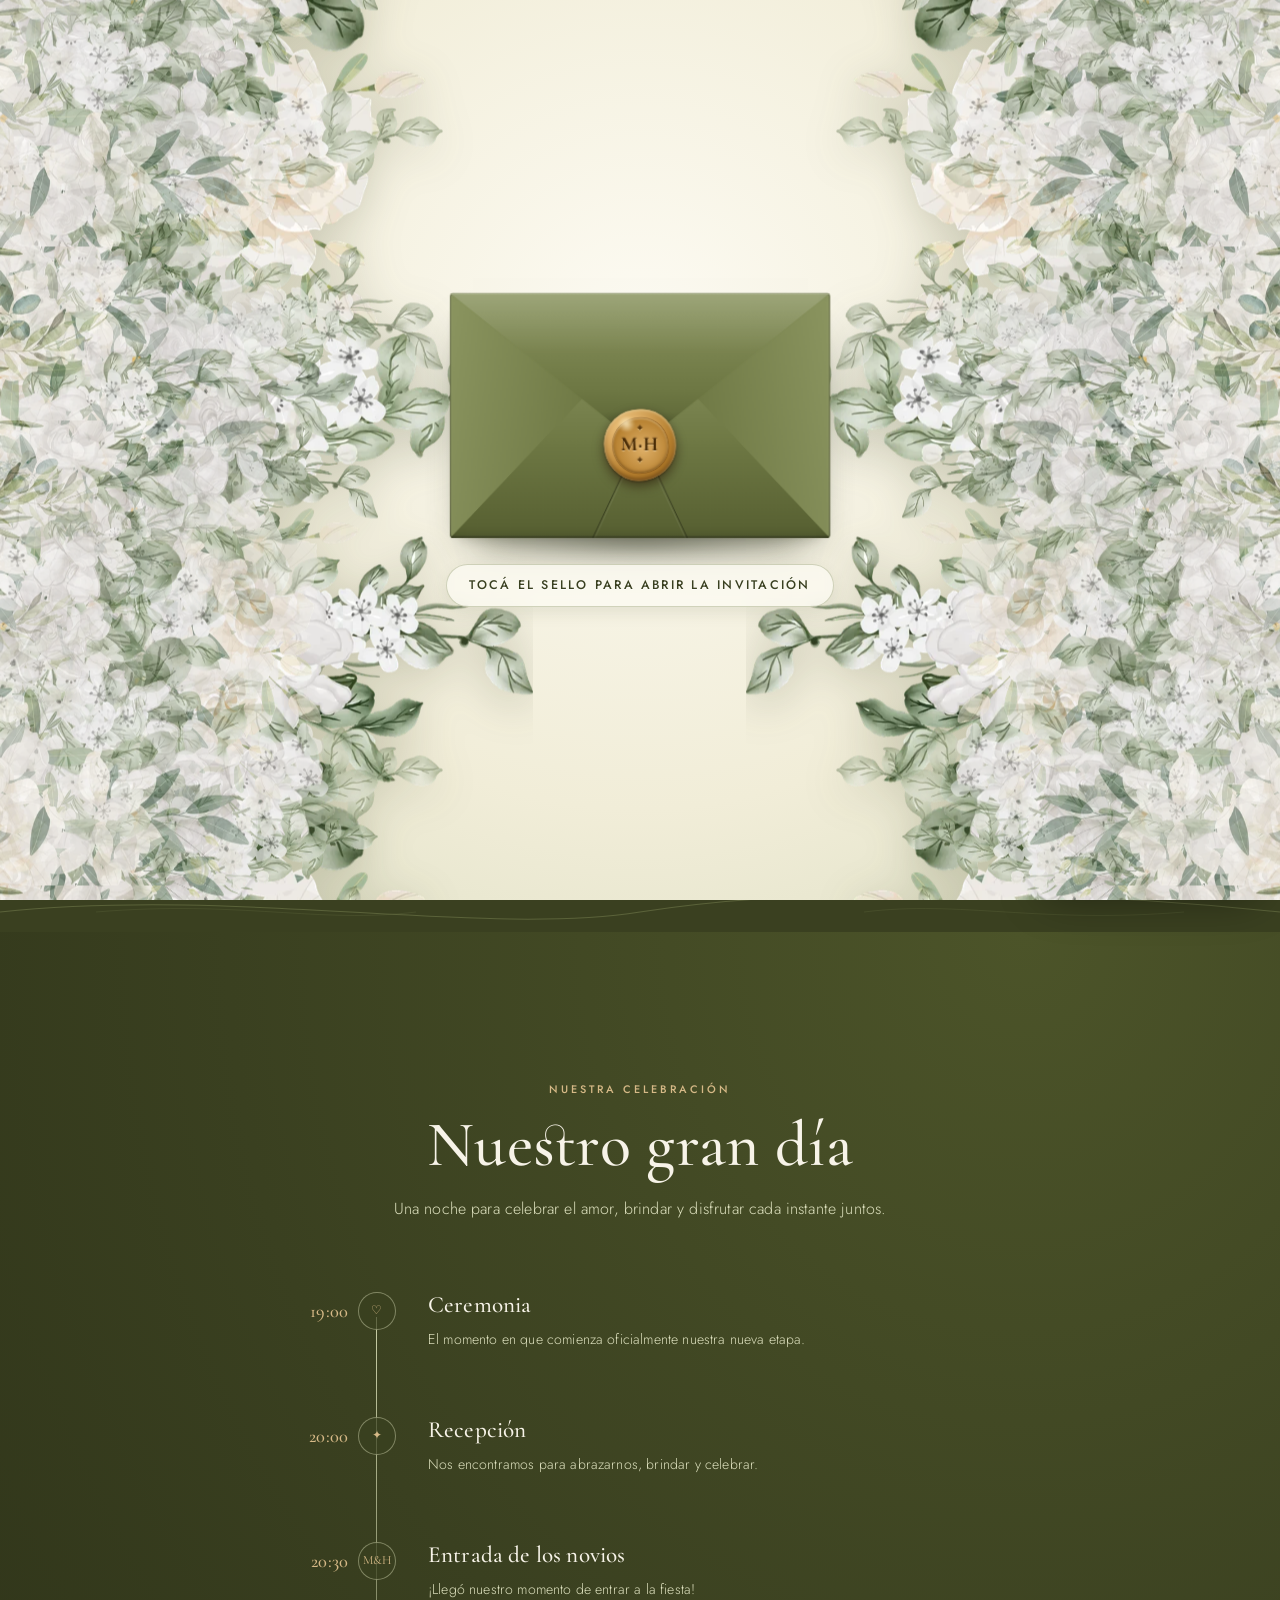
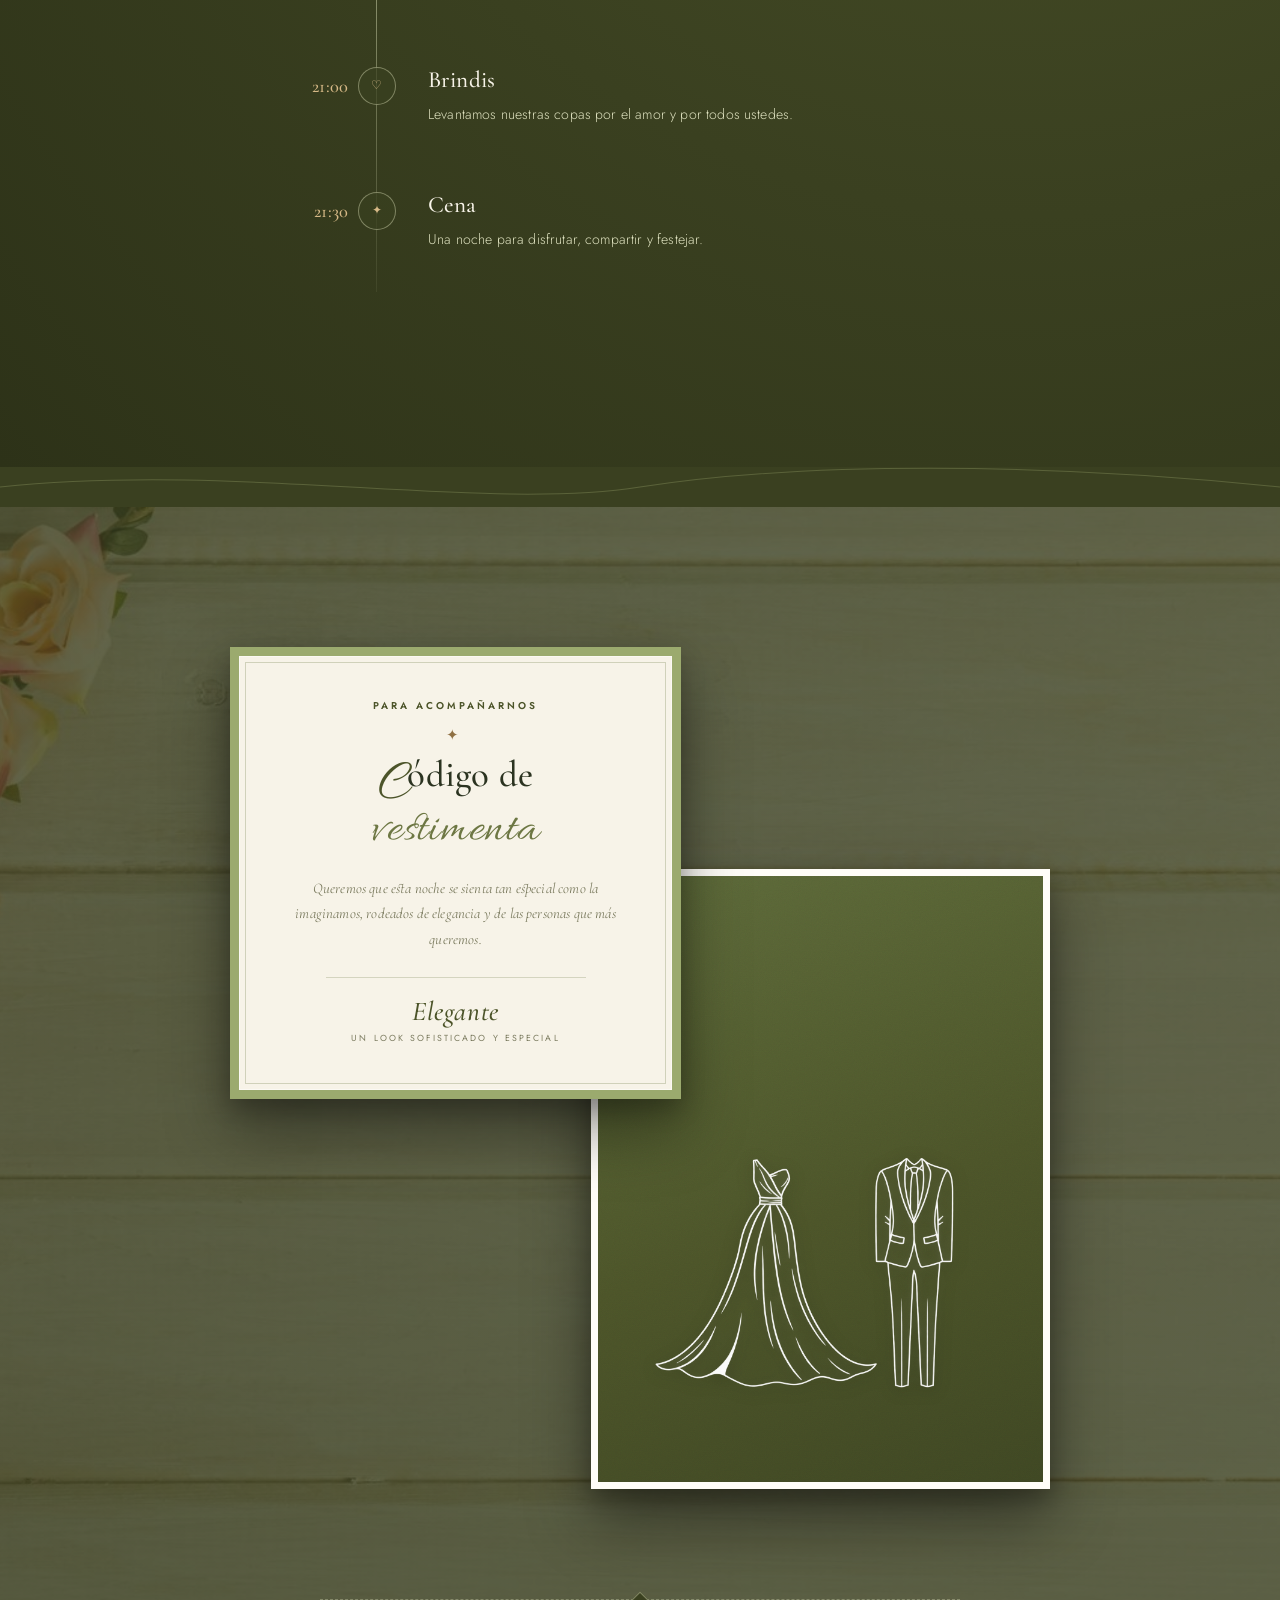
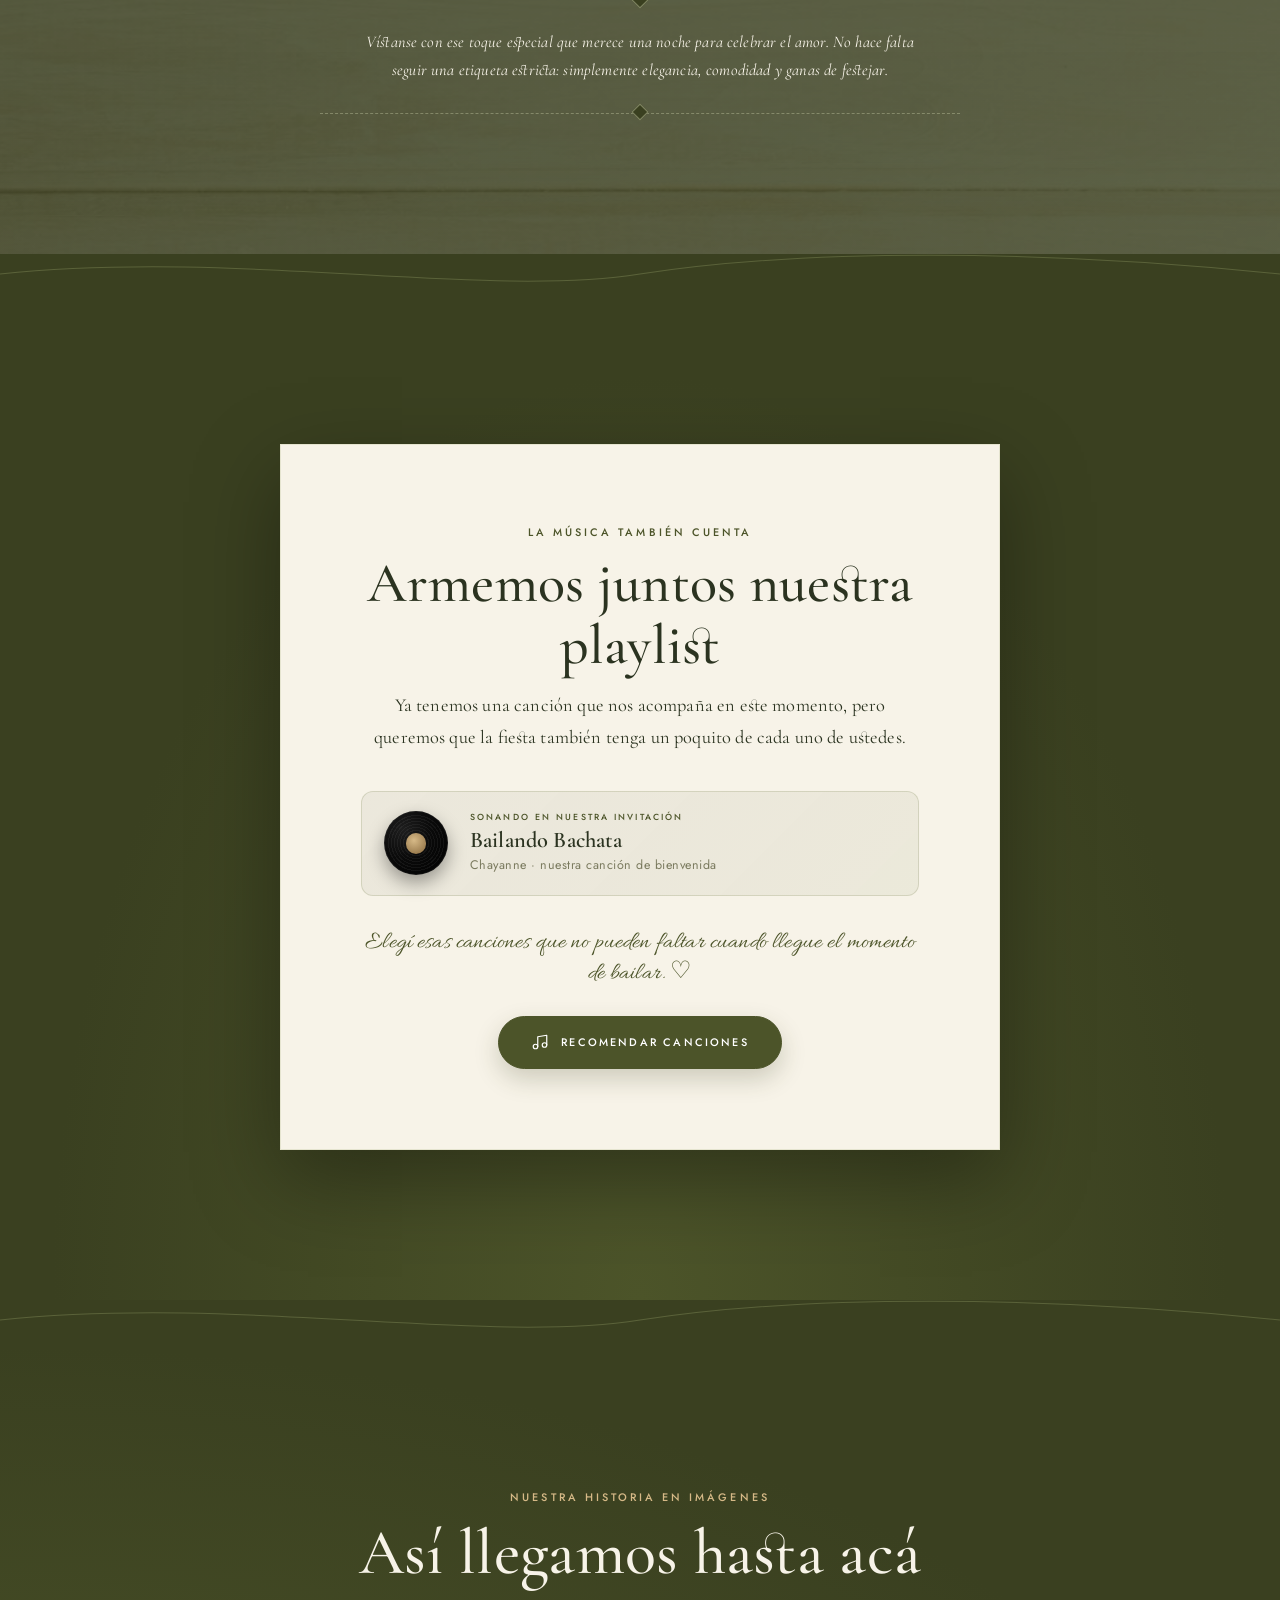
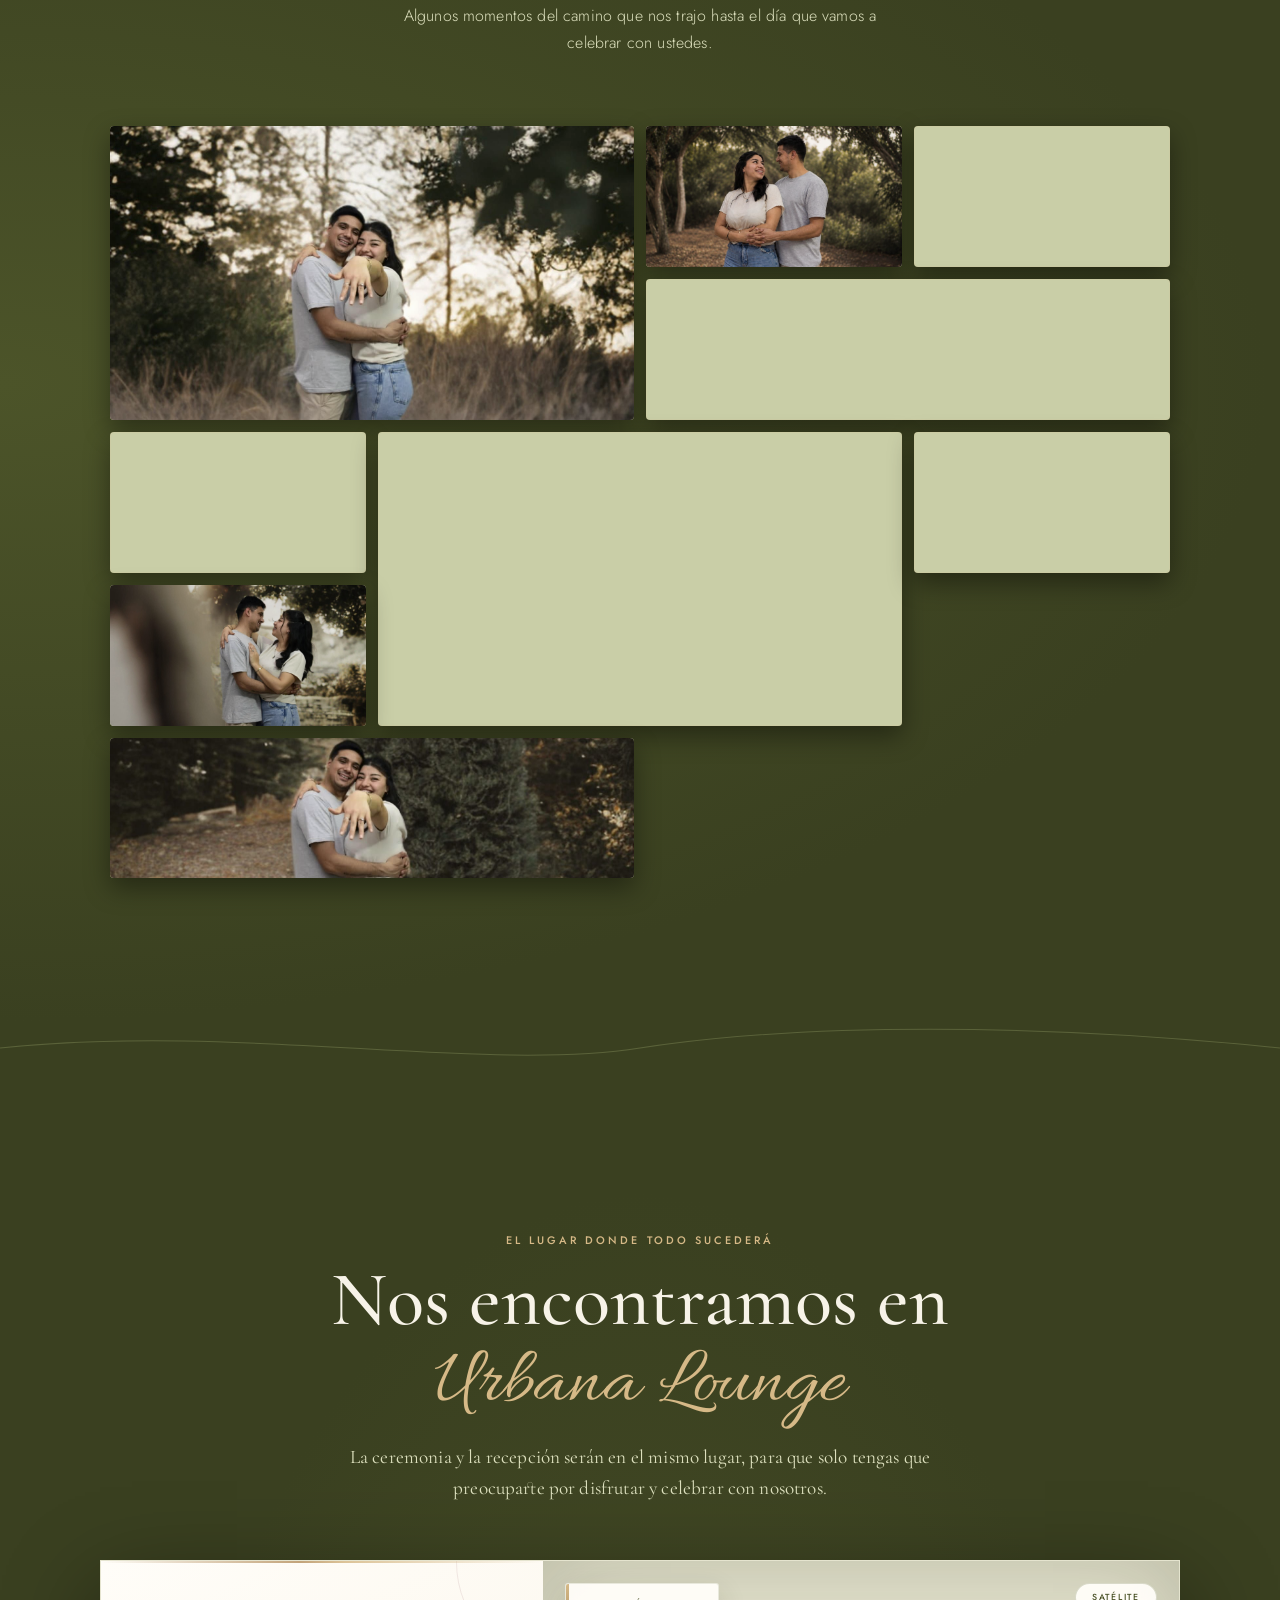
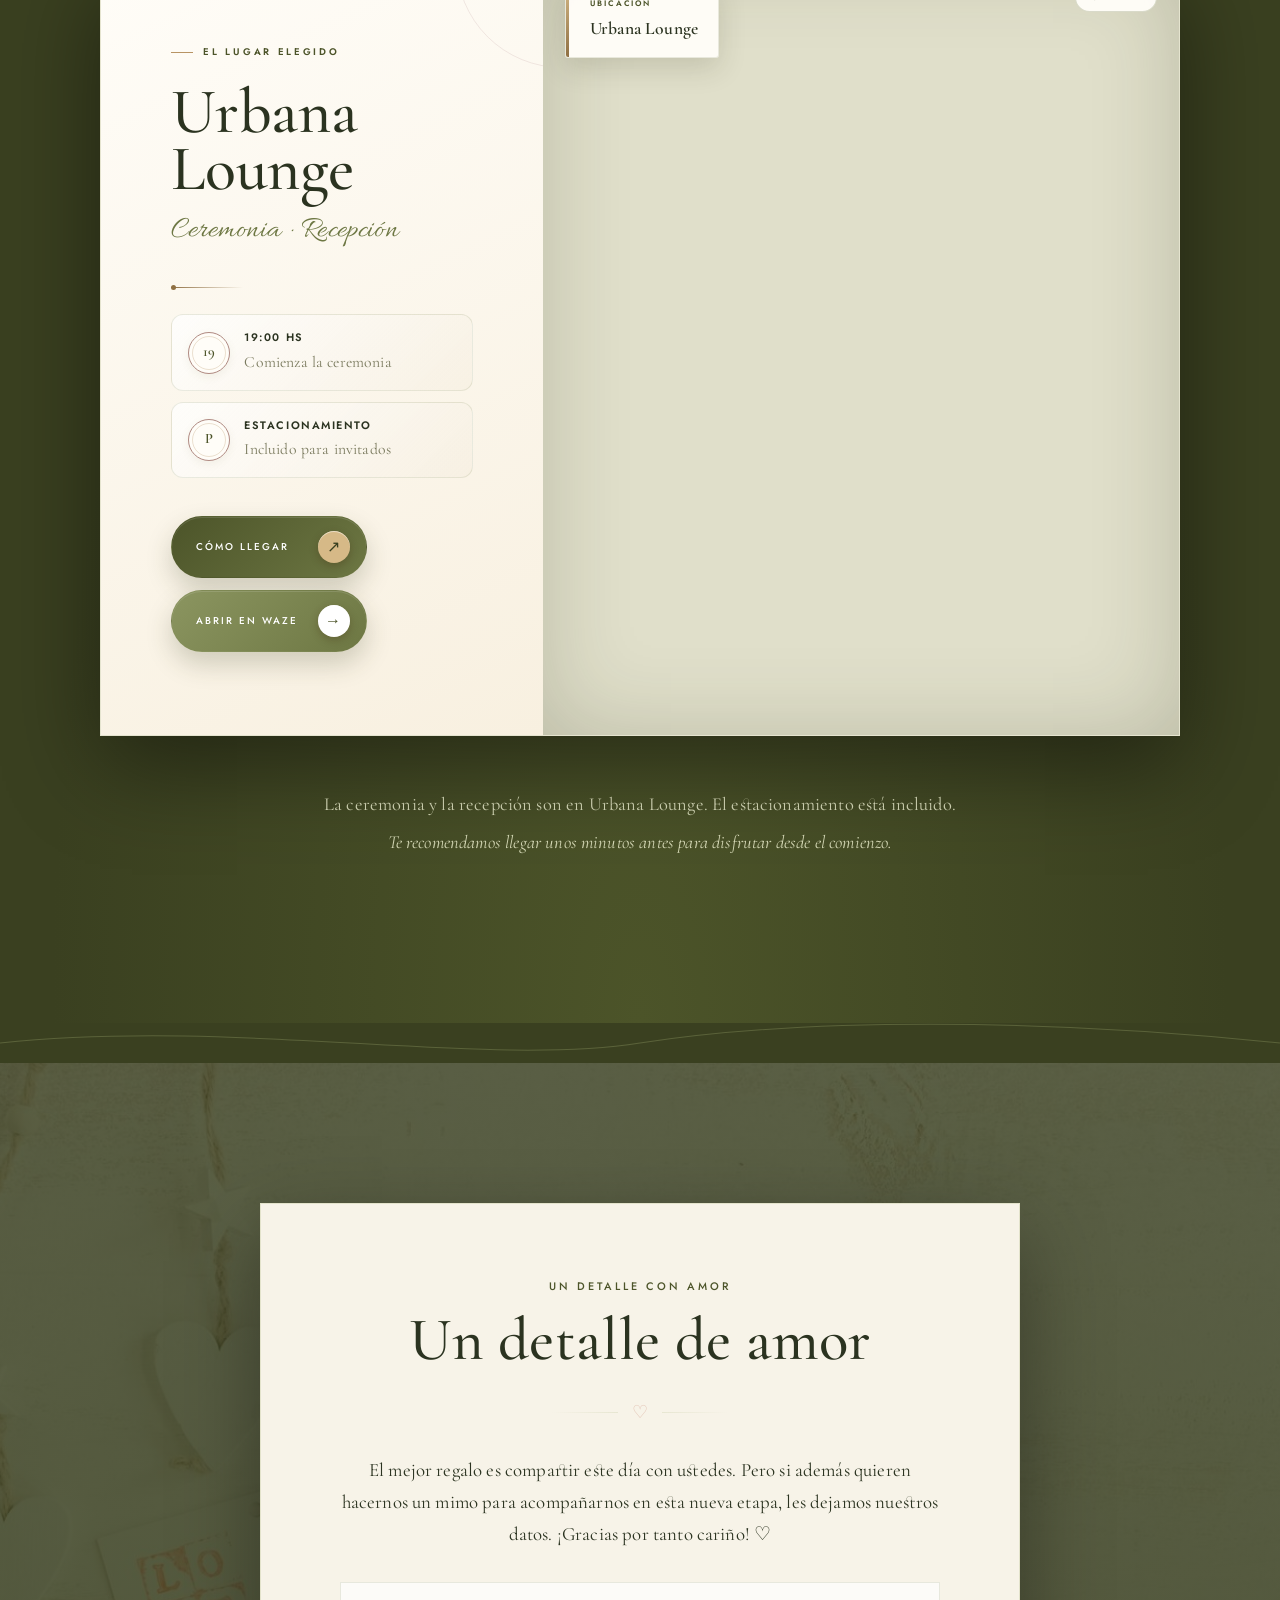
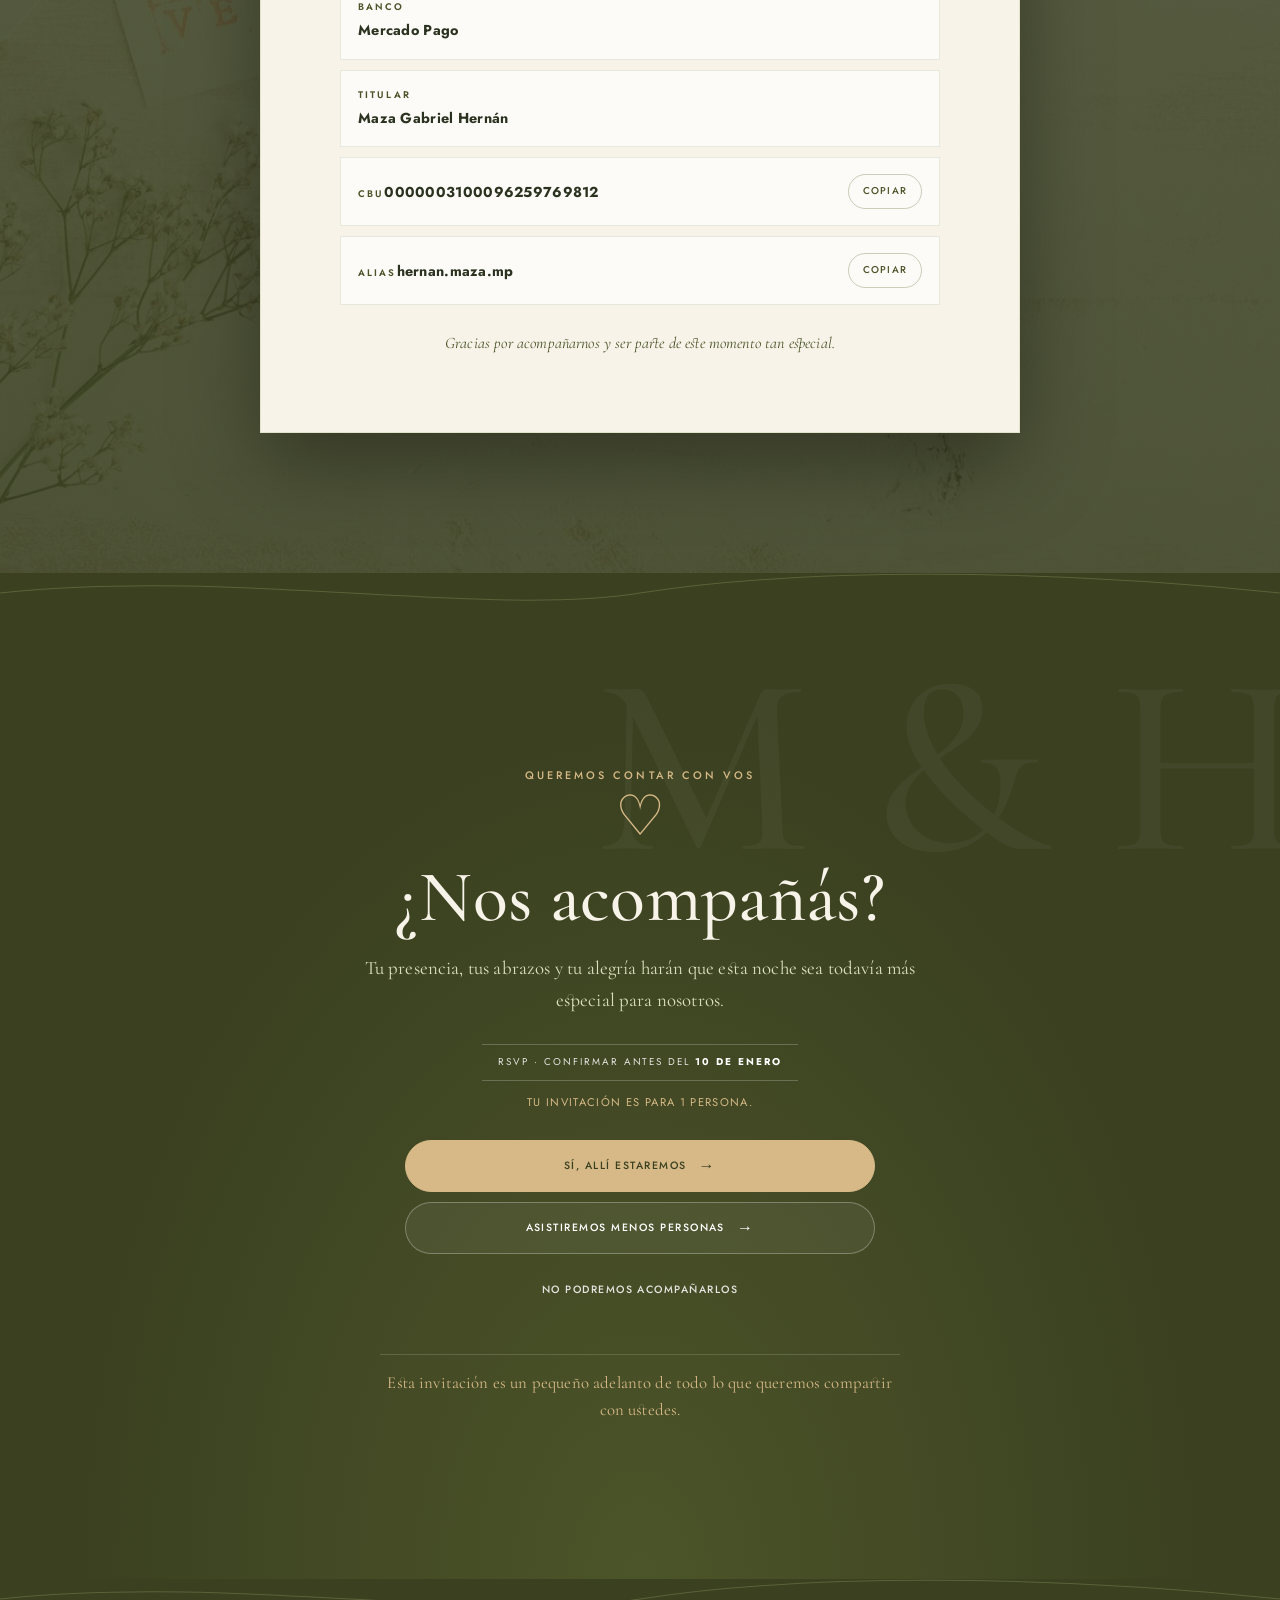
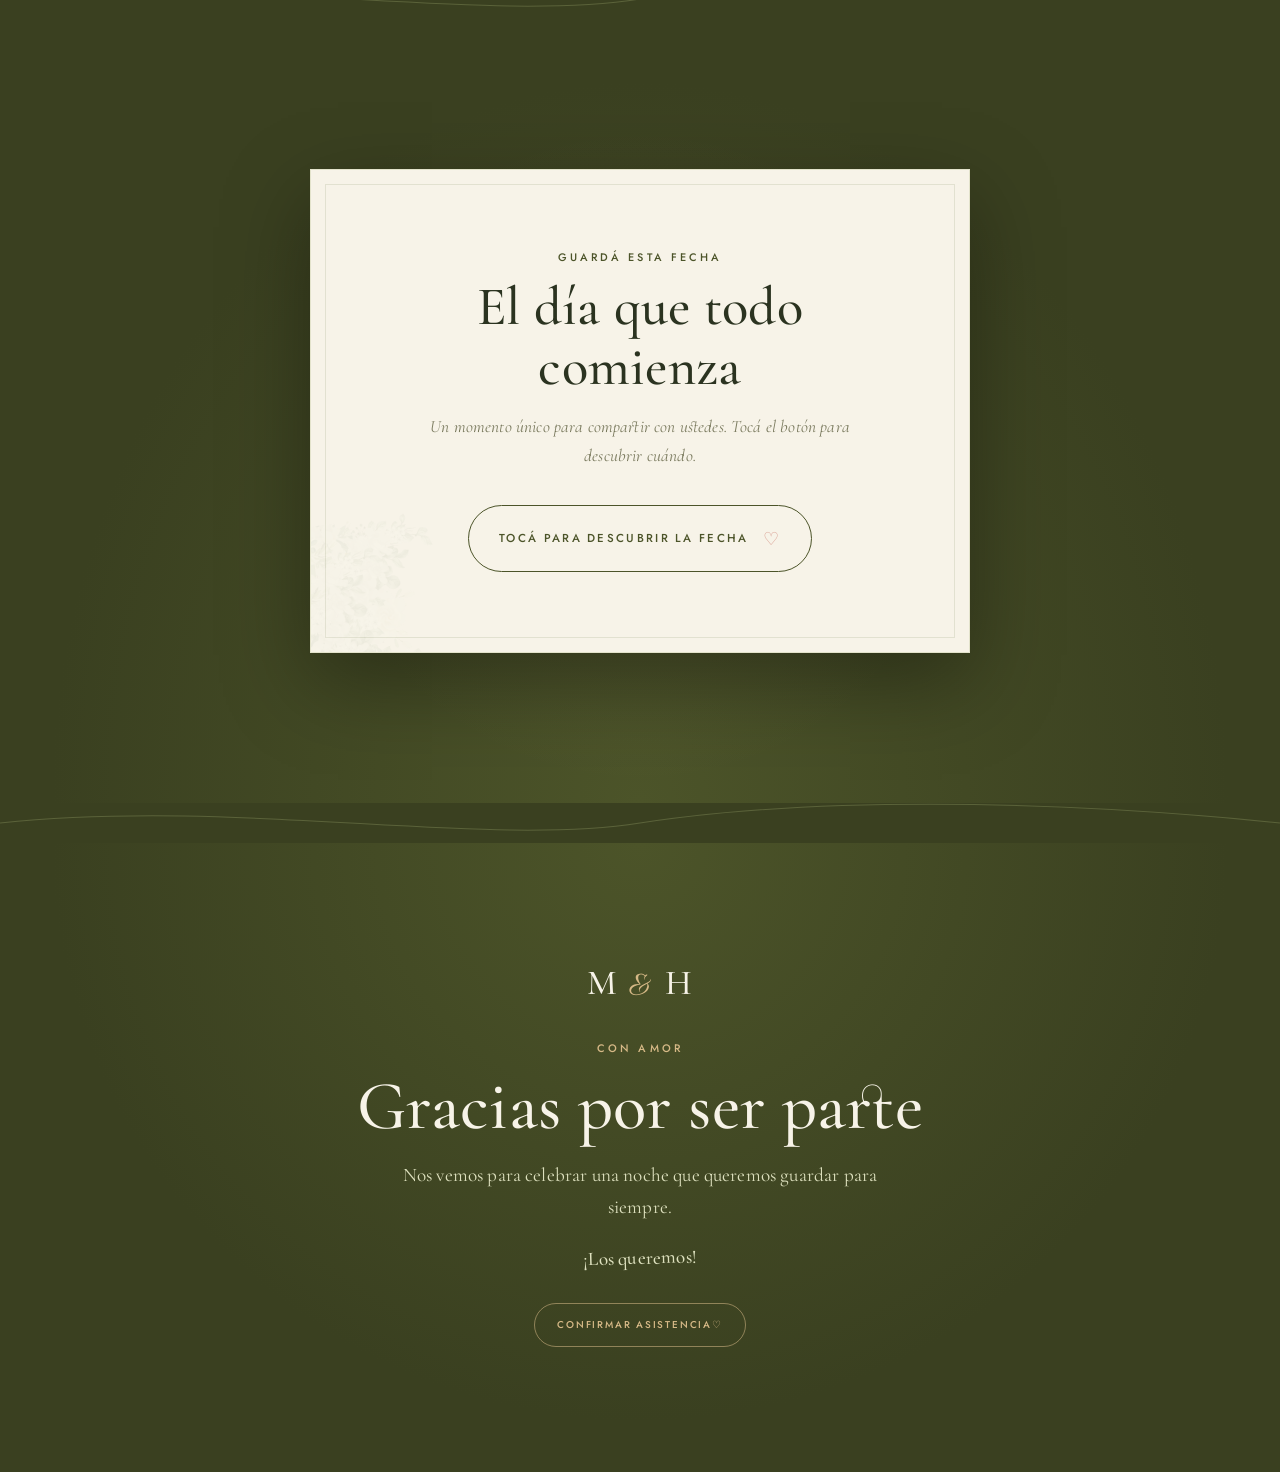
==== respaldo proyecto/index.html @ b19e3593 "Actualizacion general del proyecto" ====
<!doctype html>
<html lang="es">
  <head>
    <meta charset="UTF-8" />
    <meta name="viewport" content="width=device-width, initial-scale=1.0, viewport-fit=cover" />
    <meta name="description" content="Invitación de boda de María y Hernán · Urbana Lounge. Te esperamos para celebrar juntos." />
    <meta name="theme-color" content="#3a4020" />

    <!-- ===== Open Graph / WhatsApp ===== -->
    <meta property="og:type" content="website" />
    <meta property="og:title" content="María &amp; Hernán · Nuestra boda" />
    <meta property="og:description" content="Con mucha ilusión, te invitamos a celebrar nuestro gran día. Tocá el link para abrir tu invitación." />
    <meta property="og:url" content="https://hernanmaza96.github.io/boda.m-h.2027/" />
    <meta property="og:site_name" content="María &amp; Hernán" />
    <meta property="og:locale" content="es_AR" />
    <meta property="og:image" content="https://hernanmaza96.github.io/boda.m-h.2027/img/og-boda.jpg" />
    <meta property="og:image:secure_url" content="https://hernanmaza96.github.io/boda.m-h.2027/img/og-boda.jpg" />
    <meta property="og:image:type" content="image/jpeg" />
    <meta property="og:image:width" content="1200" />
    <meta property="og:image:height" content="630" />
    <meta property="og:image:alt" content="María &amp; Hernán · Nuestra boda" />
<!doctype html>
<html lang="es">
  <head>
    <meta charset="UTF-8" />
    <meta name="viewport" content="width=device-width, initial-scale=1.0, viewport-fit=cover" />
    <meta name="description" content="Invitación de boda de María y Hernán · Urbana Lounge. Te esperamos para celebrar juntos." />
    <meta name="theme-color" content="#3a4020" />

    <!-- ===== Open Graph / WhatsApp ===== -->
    <meta property="og:type" content="website" />
    <meta property="og:title" content="María &amp; Hernán · Nuestra boda" />
    <meta property="og:description" content="Con mucha ilusión, te invitamos a celebrar nuestro gran día. Tocá el link para abrir tu invitación." />
    <meta property="og:url" content="https://hernanmaza96.github.io/BODA-MYH.2027/" />
    <meta property="og:site_name" content="María &amp; Hernán" />
    <meta property="og:locale" content="es_AR" />
    <meta property="og:image" content="https://hernanmaza96.github.io/BODA-MYH.2027/img/og-boda.jpg" />
    <meta property="og:image:secure_url" content="https://hernanmaza96.github.io/BODA-MYH.2027/img/og-boda.jpg" />
    <meta property="og:image:type" content="image/jpeg" />
    <meta property="og:image:width" content="1200" />
    <meta property="og:image:height" content="630" />
    <meta property="og:image:alt" content="María &amp; Hernán · Nuestra boda" />

    <!-- ===== Twitter / X ===== -->
    <meta name="twitter:card" content="summary_large_image" />
    <meta name="twitter:title" content="María &amp; Hernán · Nuestra boda" />
    <meta name="twitter:description" content="Con mucha ilusión, te invitamos a celebrar nuestro gran día. Tocá el link para abrir tu invitación." />
    <meta name="twitter:image" content="https://hernanmaza96.github.io/BODA-MYH.2027/img/og-boda.jpg" />
    <meta name="twitter:image:alt" content="María &amp; Hernán · Nuestra boda" />

    <meta name="apple-mobile-web-app-capable" content="yes" />
    <meta name="apple-mobile-web-app-status-bar-style" content="black-translucent" />
    <meta name="apple-mobile-web-app-title" content="María & Hernán" />
    <link rel="manifest" href="manifest.json" />

    <!-- ===== Twitter / X ===== -->
    <meta name="twitter:card" content="summary_large_image" />
    <meta name="twitter:title" content="María &amp; Hernán · Nuestra boda" />
    <meta name="twitter:description" content="Con mucha ilusión, te invitamos a celebrar nuestro gran día. Tocá el link para abrir tu invitación." />
    <meta name="twitter:image" content="https://hernanmaza96.github.io/BODA-MYH.2027/img/og-boda.jpg" />
    <meta name="twitter:image:alt" content="María &amp; Hernán · Nuestra boda" />

    <meta name="apple-mobile-web-app-capable" content="yes" />
    <meta name="apple-mobile-web-app-status-bar-style" content="black-translucent" />
    <meta name="apple-mobile-web-app-title" content="María & Hernán" />
    <link rel="manifest" href="manifest.json" />
gig<!doctype html>
<html lang="es">
  <head>
    <meta charset="UTF-8" />
    <meta name="viewport" content="width=device-width, initial-scale=1.0, viewport-fit=cover" />
    <meta name="description" content="Invitación de boda de María y Hernán · Urbana Lounge. Te esperamos para celebrar juntos." />
    <meta name="theme-color" content="#3a4020" />

    <!-- ===== Open Graph / WhatsApp ===== -->
    <meta property="og:type" content="website" />
    <meta property="og:title" content="María & Hernán · Nuestra boda" />
    <meta property="og:description" content="Te invitamos a celebrar nuestro gran día · 20 de febrero de 2027 · Urbana Lounge." />
    <meta property="og:url" content="https://hernanmaza96.github.io/boda.m-h.2027/" />
    <meta property="og:site_name" content="María & Hernán" />
    <meta property="og:locale" content="es_AR" />
    <meta property="og:image" content="https://hernanmaza96.github.io/boda.m-h.2027/img/WhatsApp.png?v=2" />
    <meta property="og:image:url" content="https://hernanmaza96.github.io/boda.m-h.2027/img/WhatsApp.png?v=2" />
    <meta property="og:image:secure_url" content="https://hernanmaza96.github.io/boda.m-h.2027/img/WhatsApp.png?v=2" />
    <meta property="og:image:type" content="image/png" />
    <meta property="og:image:width" content="1200" />
    <meta property="og:image:height" content="630" />
    <meta property="og:image:alt" content="María & Hernán · Nuestra boda" />

    <!-- ===== Twitter / X ===== -->
    <meta name="twitter:card" content="summary_large_image" />
    <meta name="twitter:title" content="María & Hernán · Nuestra boda" />
    <meta name="twitter:description" content="Te invitamos a celebrar nuestro gran día · 20 de febrero de 2027 · Urbana Lounge." />
    <meta name="twitter:image" content="https://hernanmaza96.github.io/boda.m-h.2027/img/WhatsApp.png?v=2" />
    <meta name="twitter:image:alt" content="María & Hernán · Nuestra boda" />

    <!-- ===== Schema.org fallback (algunos scrapers lo usan) ===== -->
    <meta itemprop="image" content="https://hernanmaza96.github.io/boda.m-h.2027/img/WhatsApp.png?v=2" />
    <meta itemprop="name" content="María & Hernán · Nuestra boda" />
    <meta itemprop="description" content="Te invitamos a celebrar nuestro gran día · 20 de febrero de 2027 · Urbana Lounge." />

    <meta name="apple-mobile-web-app-capable" content="yes" />
    <meta name="apple-mobile-web-app-status-bar-style" content="black-translucent" />
    <meta name="apple-mobile-web-app-title" content="María & Hernán" />
    <link rel="manifest" href="manifest.json" />

    <!-- ===== Favicon animado ===== -->
    <link rel="icon" href="data:image/svg+xml,%3Csvg xmlns='http://www.w3.org/2000/svg' viewBox='0 0 64 64'%3E%3Cdefs%3E%3ClinearGradient id='g' x1='0' y1='0' x2='1' y2='1'%3E%3Cstop offset='0%25' stop-color='%233a4020'%3E%3Canimate attributeName='stop-color' values='%233a4020;%236d7743;%233a4020' dur='6s' repeatCount='indefinite'/%3E%3C/stop%3E%3Cstop offset='100%25' stop-color='%234c5429'%3E%3Canimate attributeName='stop-color' values='%234c5429;%238b9560;%234c5429' dur='6s' repeatCount='indefinite'/%3E%3C/stop%3E%3C/linearGradient%3E%3C/defs%3E%3Crect width='64' height='64' rx='12' fill='url(%23g)'/%3E%3Ctext x='50%25' y='56%25' font-family='Georgia,serif' font-size='30' fill='%23d6b987' text-anchor='middle' dominant-baseline='middle'%3EM%C2%B7H%3C/text%3E%3C/svg%3E" />

    <!-- ===== Preloads críticos ===== -->
    <link rel="preload" as="image" href="img/cerrado.jpeg" />
    <link rel="preload" as="image" href="img/galeria-02.jpg" />
    <link rel="preload" as="image" href="img/flores-izquierda.webp" />
    <link rel="preload" as="image" href="img/flores-derecha.webp" />

    <!-- ===== Critical CSS inline ===== -->
    <style>
      html,body{margin:0;background:#3a4020;color:#f7f3e8;font-family:'Jost','Helvetica Neue',Arial,sans-serif}
      .page-loader{position:fixed;inset:0;background:#3a4020;z-index:100000;display:grid;place-items:center;transition:opacity .55s ease,visibility .55s ease}
      .page-loader span{width:34px;height:34px;border:1px solid rgba(201,206,167,.28);border-top-color:#d6b987;border-radius:50%;animation:spin .9s linear infinite}
      .page-loader.is-hidden{opacity:0;visibility:hidden;pointer-events:none}
      @keyframes spin{to{transform:rotate(360deg)}}
      .envelope-opening{position:fixed;inset:0;z-index:99999;display:grid;place-items:center;background:#f1edd8}
    </style>

    <!-- ===== Fonts ===== -->
    <link rel="preconnect" href="https://fonts.googleapis.com" />
    <link rel="preconnect" href="https://fonts.gstatic.com" crossorigin />
    <link href="https://fonts.googleapis.com/css2?family=Jost:wght@300;400;500;600&family=Cormorant+Garamond:ital,wght@0,400;0,500;0,600;0,700;1,400;1,500&family=Allura&family=Caveat:wght@400;500;600&display=swap" rel="stylesheet" />

    <!-- ===== JSON-LD Event Schema ===== -->
    <script type="application/ld+json">
    {
      "@context": "https://schema.org",
      "@type": "Event",
      "name": "Boda de María & Hernán",
      "startDate": "2027-02-20T19:00:00-03:00",
      "endDate": "2027-02-21T01:00:00-03:00",
      "eventStatus": "https://schema.org/EventScheduled",
      "eventAttendanceMode": "https://schema.org/OfflineEventAttendanceMode",
      "location": {
        "@type": "Place",
        "name": "Urbana Lounge",
        "address": {
          "@type": "PostalAddress",
          "addressLocality": "Mar del Plata",
          "addressRegion": "Buenos Aires",
          "addressCountry": "AR"
        }
      },
      "image": ["https://hernanmaza96.github.io/boda.m-h.2027/img/WhatsApp.png?v=2"],
      "description": "Ceremonia y recepción en Urbana Lounge. ¡Te esperamos para celebrar juntos!",
      "organizer": { "@type": "Person", "name": "María & Hernán" }
    }
    </script>

    <title>María &amp; Hernán · Nuestra boda</title>
    <link rel="stylesheet" href="css/style.css" />
  </head>
  <body>
    <div class="grain" aria-hidden="true"></div>
    <div class="cursor" id="cursor" aria-hidden="true"><span></span></div>
    <div class="toast-container" id="toast-container" aria-live="polite" aria-atomic="true"></div>

    <div class="page-loader" id="page-loader" aria-hidden="true"><span></span></div>

    <!-- ===================== SOBRE ===================== -->
    <div class="envelope-opening" id="envelope-opening" aria-label="Abrir invitación">
      <div class="envelope-opening__backdrop" aria-hidden="true"></div>
      <div class="envelope-intro">
        <div class="envelope-stage">
          <div class="deco-flowers deco-flowers--left" aria-hidden="true"></div>
          <div class="deco-flowers deco-flowers--right" aria-hidden="true"></div>
          <button class="envelope-css" id="opening-envelope" type="button" aria-label="Abrir la invitación">
            <span class="envelope-css__photo" aria-hidden="true"><img src="img/galeria-02.jpg" alt="" width="600" height="800" /></span>
            <span class="envelope-css__body" aria-hidden="true">
              <span class="envelope-css__left"></span>
              <span class="envelope-css__right"></span>
              <span class="envelope-css__bottom"></span>
            </span>
            <span class="envelope-css__flap" aria-hidden="true"></span>
            <span class="envelope-css__seal" aria-hidden="true">
              <span class="envelope-css__seal-inner">
                <span class="envelope-css__seal-flourish">✦</span>
                <span class="envelope-css__seal-text">M·H</span>
                <span class="envelope-css__seal-flourish">✦</span>
              </span>
            </span>
          </button>
        </div>
        <p class="opening-hint">Tocá el sello para abrir la invitación</p>
      </div>
    </div>

    <!-- ===================== NAV ===================== -->
    <nav class="floating-nav" id="floating-nav" aria-label="Navegación de la invitación">
      <a href="#portada">Inicio</a>
      <a href="#gran-dia">Nuestro día</a>
      <a href="#vestimenta">Vestimenta</a>
      <a href="#playlist">Playlist</a>
      <a href="#galeria">Fotos</a>
      <a href="#ubicacion">Lugar</a>
      <a href="#regalos">Regalos</a>
      <a href="#confirmacion">Confirmar</a>
      <a href="#descubrir-fecha">La fecha</a>
    </nav>

    <!-- ===================== MUSIC PLAYER ===================== -->
    <div class="music-player" id="music-player" role="group" aria-label="Reproductor de música">
      <audio id="wedding-audio" preload="metadata" loop src="audio/bailando-bachata.mp3"></audio>
      <button class="music-player__button" id="music-toggle" type="button" aria-label="Reproducir música" aria-pressed="false">
        <span class="music-player__vinyl" aria-hidden="true">
          <span class="music-player__vinyl-grooves"></span>
          <span class="music-player__vinyl-center"></span>
          <span class="music-player__vinyl-label">
            <span class="music-player__vinyl-initials">M·H</span>
          </span>
        </span>
        <span class="music-player__eq" aria-hidden="true"><i></i><i></i><i></i><i></i></span>
      </button>
      <div class="music-player__copy">
        <span class="music-player__eyebrow">Nuestra canción</span>
        <strong>Bailando Bachata</strong>
        <span class="music-player__artist">Chayanne</span>
      </div>
    </div>

    <main>
      <!-- ===================== PORTADA ===================== -->
      <section class="cover-section" id="portada" data-ambient="tl">
        <div class="section-frame reveal-card">
          <span class="section-kicker">Con mucha ilusión</span>
          <h2 class="display-title">María <em>&amp;</em> Hernán</h2>
          <p class="cover-intro">Hoy elegimos dar el paso más hermoso de nuestra historia. Y para que este recuerdo sea completo, queremos compartirlo con ustedes, que forman parte de nuestra vida y de nuestra felicidad. Los esperamos para celebrar juntos nuestro matrimonio.</p>
          <div class="ornament" aria-hidden="true">
            <span></span>
            <svg viewBox="0 0 40 24" xmlns="http://www.w3.org/2000/svg"><path d="M6 18c6-10 14-14 20-12 4 1 6 5 5 9-1 5-6 8-11 7-3-1-5-3-6-6-1-4 1-7 4-8" stroke="currentColor" stroke-width="1" fill="none"/><ellipse cx="14" cy="14" rx="2" ry="3" fill="currentColor" opacity=".4"/></svg>
            <span></span>
          </div>
          <a class="text-link" href="#gran-dia">Conocé los detalles <span>↓</span></a>
        </div>
      </section>

      <div class="olive-divider" aria-hidden="true">
        <svg viewBox="0 0 800 60" preserveAspectRatio="none" xmlns="http://www.w3.org/2000/svg">
          <path d="M0 30 C 150 5, 300 55, 400 30 S 650 5, 800 30" stroke="currentColor" fill="none" stroke-width="1"/>
          <path d="M60 30 C 150 18, 200 42, 260 30" stroke="currentColor" fill="none" stroke-width=".6" opacity=".5"/>
          <path d="M540 30 C 600 18, 650 42, 740 30" stroke="currentColor" fill="none" stroke-width=".6" opacity=".5"/>
        </svg>
      </div>

      <!-- ===================== CRONOGRAMA ===================== -->
      <section class="grand-day-section" id="gran-dia" data-ambient="tr">
        <div class="content-width">
          <header class="section-heading reveal-section">
            <span class="section-kicker">Nuestra celebración</span>
            <h2>Nuestro gran día</h2>
            <p>Una noche para celebrar el amor, brindar y disfrutar cada instante juntos.</p>
          </header>
          <div class="timeline" id="timeline" aria-label="Cronograma de la boda">
            <article class="timeline-item reveal-section" data-time="19:00" style="--index:0"><div class="timeline-time">19:00</div><div class="timeline-dot">♡</div><div class="timeline-copy"><span>Ceremonia</span><p>El momento en que comienza oficialmente nuestra nueva etapa.</p></div></article>
            <article class="timeline-item reveal-section" data-time="20:00" style="--index:1"><div class="timeline-time">20:00</div><div class="timeline-dot">✦</div><div class="timeline-copy"><span>Recepción</span><p>Nos encontramos para abrazarnos, brindar y celebrar.</p></div></article>
            <article class="timeline-item reveal-section" data-time="20:30" style="--index:2"><div class="timeline-time">20:30</div><div class="timeline-dot">M&amp;H</div><div class="timeline-copy"><span>Entrada de los novios</span><p>¡Llegó nuestro momento de entrar a la fiesta!</p></div></article>
            <article class="timeline-item reveal-section" data-time="21:00" style="--index:3"><div class="timeline-time">21:00</div><div class="timeline-dot">♡</div><div class="timeline-copy"><span>Brindis</span><p>Levantamos nuestras copas por el amor y por todos ustedes.</p></div></article>
            <article class="timeline-item reveal-section" data-time="21:30" style="--index:4"><div class="timeline-time">21:30</div><div class="timeline-dot">✦</div><div class="timeline-copy"><span>Cena</span><p>Una noche para disfrutar, compartir y festejar.</p></div></article>
          </div>
        </div>
      </section>

      <div class="olive-divider" aria-hidden="true"><svg viewBox="0 0 800 60" preserveAspectRatio="none" xmlns="http://www.w3.org/2000/svg"><path d="M0 30 C 150 5, 300 55, 400 30 S 650 5, 800 30" stroke="currentColor" fill="none" stroke-width="1"/></svg></div>

      <!-- ===================== VESTIMENTA ===================== -->
      <section class="dress-code-section" id="vestimenta" data-ambient="bl">
        <div class="dress-code-stage reveal-card">

          <article class="dress-code-card dress-code-card--text">
            <span class="section-kicker">Para acompañarnos</span>
            <div class="dress-code-card__ornament" aria-hidden="true">✦</div>
            <h2 class="dress-code-card__title">
              <em class="dress-code-card__title-script">C</em>ódigo de<br />
              <span class="dress-code-card__title-script-2">vestimenta</span>
            </h2>
            <p class="dress-code-card__intro">Queremos que esta noche se sienta tan especial como la imaginamos, rodeados de elegancia y de las personas que más queremos.</p>
            <div class="dress-code-label">
              <strong>Elegante</strong>
              <span>Un look sofisticado y especial</span>
            </div>
          </article>

          <article class="dress-code-card dress-code-card--visual">
            <img class="dress-code-image" src="img/dresscode.png" alt="Siluetas de vestido de novia y traje de novio" width="1200" height="1200" loading="lazy" decoding="async" />
          </article>
        </div>

        <p class="dress-code-note reveal-section">Vístanse con ese toque especial que merece una noche para celebrar el amor. No hace falta seguir una etiqueta estricta: simplemente elegancia, comodidad y ganas de festejar.</p>
      </section>

      <div class="olive-divider" aria-hidden="true"><svg viewBox="0 0 800 60" preserveAspectRatio="none" xmlns="http://www.w3.org/2000/svg"><path d="M0 30 C 150 5, 300 55, 400 30 S 650 5, 800 30" stroke="currentColor" fill="none" stroke-width="1"/></svg></div>

      <!-- ===================== PLAYLIST ===================== -->
      <section class="playlist-section" id="playlist" data-ambient="tl">
        <div class="playlist-card reveal-card">
          <span class="section-kicker">La música también cuenta</span>
          <h2>Armemos juntos nuestra playlist</h2>
          <p class="playlist-intro">Ya tenemos una canción que nos acompaña en este momento, pero queremos que la fiesta también tenga un poquito de cada uno de ustedes.</p>
          <div class="playlist-now">
            <div class="playlist-now__vinyl" aria-hidden="true"><span class="playlist-now__grooves"></span><span class="playlist-now__center"></span></div>
            <div class="playlist-now__info">
              <span class="playlist-now__eyebrow">Sonando en nuestra invitación</span>
              <strong>Bailando Bachata</strong>
              <span class="playlist-now__artist">Chayanne · nuestra canción de bienvenida</span>
            </div>
          </div>
          <p class="playlist-cta">Elegí esas canciones que no pueden faltar cuando llegue el momento de bailar. ♡</p>
          <button class="playlist-btn" id="playlist-btn" type="button">
            <svg viewBox="0 0 24 24" fill="none" stroke="currentColor" stroke-width="1.6" stroke-linecap="round" stroke-linejoin="round" aria-hidden="true"><path d="M9 18V5l12-2v13"/><circle cx="6" cy="18" r="3"/><circle cx="18" cy="16" r="3"/></svg>
            <span>Recomendar canciones</span>
          </button>
        </div>
      </section>

      <div class="olive-divider" aria-hidden="true"><svg viewBox="0 0 800 60" preserveAspectRatio="none" xmlns="http://www.w3.org/2000/svg"><path d="M0 30 C 150 5, 300 55, 400 30 S 650 5, 800 30" stroke="currentColor" fill="none" stroke-width="1"/></svg></div>

      <!-- ===================== GALERÍA ===================== -->
      <section class="gallery-section" id="galeria" data-ambient="tr">
        <div class="content-width">
          <header class="section-heading reveal-section">
            <span class="section-kicker">Nuestra historia en imágenes</span>
            <h2>Así llegamos hasta acá</h2>
            <p>Algunos momentos del camino que nos trajo hasta el día que vamos a celebrar con ustedes.</p>
          </header>
          <div class="gallery-masonry reveal-section">
            <button type="button" class="gallery-item gallery-item--tall" aria-label="Ver foto 1 de 9"><img src="img/galeria-01.jpg" alt="María y Hernán abrazados entre pastizales, ella mostrando su anillo" loading="lazy" decoding="async" width="800" height="1200" /><span class="gallery-item__num">01</span></button>
            <button type="button" class="gallery-item" aria-label="Ver foto 2 de 9"><img src="img/galeria-02.jpg" alt="María y Hernán abrazados, sonriéndose en un bosque verde" loading="lazy" decoding="async" width="800" height="1200" /><span class="gallery-item__num">02</span></button>
            <button type="button" class="gallery-item" aria-label="Ver foto 3 de 9"><img src="img/galeria-03.jpg" alt="Hernán besa la frente de María, que sonríe emocionada" loading="lazy" decoding="async" width="800" height="1200" /><span class="gallery-item__num">03</span></button>
            <button type="button" class="gallery-item gallery-item--wide" aria-label="Ver foto 4 de 9"><img src="img/galeria-04.jpg" alt="Hernán besa la mejilla de María frente a una pared antigua" loading="lazy" decoding="async" width="1200" height="800" /><span class="gallery-item__num">04</span></button>
            <button type="button" class="gallery-item" aria-label="Ver foto 5 de 9"><img src="img/galeria-05.jpg" alt="María y Hernán frente con frente, sonriendo" loading="lazy" decoding="async" width="800" height="1200" /><span class="gallery-item__num">05</span></button>
            <button type="button" class="gallery-item gallery-item--tall" aria-label="Ver foto 6 de 9"><img src="img/galeria-06.jpg" alt="Hernán y María abrazados bajo un árbol, mirándose a contraluz" loading="lazy" decoding="async" width="800" height="1200" /><span class="gallery-item__num">06</span></button>
            <button type="button" class="gallery-item" aria-label="Ver foto 7 de 9"><img src="img/galeria-07.jpg" alt="Hernán besa la frente de María mientras se toman de la mano" loading="lazy" decoding="async" width="800" height="1200" /><span class="gallery-item__num">07</span></button>
            <button type="button" class="gallery-item" aria-label="Ver foto 8 de 9"><img src="img/galeria-08.jpg" alt="María y Hernán riendo abrazados" loading="lazy" decoding="async" width="800" height="1200" /><span class="gallery-item__num">08</span></button>
            <button type="button" class="gallery-item gallery-item--wide" aria-label="Ver foto 9 de 9"><img src="img/galeria-09.jpg" alt="María y Hernán abrazados en un sendero de pinos, ella mostrando su anillo" loading="lazy" decoding="async" width="1200" height="800" /><span class="gallery-item__num">09</span></button>
          </div>
        </div>
      </section>

      <div class="olive-divider" aria-hidden="true"><svg viewBox="0 0 800 60" preserveAspectRatio="none" xmlns="http://www.w3.org/2000/svg"><path d="M0 30 C 150 5, 300 55, 400 30 S 650 5, 800 30" stroke="currentColor" fill="none" stroke-width="1"/></svg></div>

      <!-- ===================== UBICACIÓN ===================== -->
      <section class="location-section" id="ubicacion" data-ambient="bl">
        <div class="location-inner content-width">
          <header class="location-heading reveal-section">
            <span class="section-kicker">El lugar donde todo sucederá</span>
            <h2>Nos encontramos en <em>Urbana Lounge</em></h2>
            <p>La ceremonia y la recepción serán en el mismo lugar, para que solo tengas que preocuparte por disfrutar y celebrar con nosotros.</p>
          </header>
          <div class="location-feature reveal-card">
            <div class="location-feature__info">
              <span class="location-feature__eyebrow">El lugar elegido</span>
              <h3>Urbana Lounge</h3>
              <p class="location-feature__type">Ceremonia · Recepción</p>
              <div class="location-feature__line"></div>
              <div class="location-points">
                <div><span class="location-points__icon">19</span><p><strong>19:00 hs</strong><small>Comienza la ceremonia</small></p></div>
                <div><span class="location-points__icon">P</span><p><strong>Estacionamiento</strong><small>Incluido para invitados</small></p></div>
              </div>
              <div class="location-actions">
                <a class="location-map-button" href="https://maps.app.goo.gl/ZsN1QgvrcwLaLR7JA" target="_blank" rel="noopener noreferrer"><span>Cómo llegar</span><b>↗</b></a>
                <a class="location-map-button location-map-button--waze" href="https://waze.com/ul?ll=-37.8744294,-58.2904493&navigate=yes" target="_blank" rel="noopener noreferrer"><span>Abrir en Waze</span><b>→</b></a>
              </div>
            </div>
            <div class="location-feature__map">
              <div class="map-label"><span>UBICACIÓN</span><strong>Urbana Lounge</strong></div>
              <button type="button" class="map-toggle" id="map-toggle" aria-label="Cambiar vista del mapa"><span class="map-toggle__label">Satélite</span></button>
              <a class="map-link" href="https://maps.app.goo.gl/ZsN1QgvrcwLaLR7JA" target="_blank" rel="noopener noreferrer" aria-label="Abrir ubicación de Urbana Lounge en Google Maps">
                <iframe class="map-iframe" id="map-iframe" src="https://www.google.com/maps/embed?pb=!1m13!1m8!1m3!1d1228.1822814795387!2d-58.2904493!3d-37.8744294!3m2!1i1024!2i768!4f13.1!3m2!1m1!2s!5e1!3m2!1ses!2sar!4v1791673363669!5m2!1ses!2sar" allowfullscreen loading="lazy" referrerpolicy="strict-origin-when-cross-origin" title="Mapa de Urbana Lounge" tabindex="-1"></iframe>
              </a>
            </div>
          </div>
          <p class="location-footnote reveal-section">La ceremonia y la recepción son en Urbana Lounge. El estacionamiento está incluido.<br /><em>Te recomendamos llegar unos minutos antes para disfrutar desde el comienzo.</em></p>
        </div>
      </section>

      <div class="olive-divider" aria-hidden="true"><svg viewBox="0 0 800 60" preserveAspectRatio="none" xmlns="http://www.w3.org/2000/svg"><path d="M0 30 C 150 5, 300 55, 400 30 S 650 5, 800 30" stroke="currentColor" fill="none" stroke-width="1"/></svg></div>

      <!-- ===================== REGALOS ===================== -->
      <section class="gifts-section" id="regalos" data-ambient="tl">
        <div class="gifts-card reveal-card">
          <span class="section-kicker">Un detalle con amor</span>
          <h2>Un detalle de amor</h2>
          <div class="ornament" aria-hidden="true"><span></span><i>♡</i><span></span></div>
          <p class="gifts-message">El mejor regalo es compartir este día con ustedes. Pero si además quieren hacernos un mimo para acompañarnos en esta nueva etapa, les dejamos nuestros datos. ¡Gracias por tanto cariño! ♡</p>
          <div class="bank-details">
            <div class="bank-detail"><span>Banco</span><strong>Mercado Pago</strong></div>
            <div class="bank-detail"><span>Titular</span><strong>Maza Gabriel Hernán</strong></div>
            <div class="bank-detail bank-detail--copy"><div><span>CBU</span><strong id="gift-cbu">0000003100096259769812</strong></div><button type="button" class="copy-button" data-copy-target="gift-cbu" data-copy-label="CBU">Copiar</button></div>
            <div class="bank-detail bank-detail--copy"><div><span>Alias</span><strong id="gift-alias">hernan.maza.mp</strong></div><button type="button" class="copy-button" data-copy-target="gift-alias" data-copy-label="Alias">Copiar</button></div>
          </div>
          <p class="gifts-thanks">Gracias por acompañarnos y ser parte de este momento tan especial.</p>
        </div>
      </section>

      <div class="olive-divider" aria-hidden="true"><svg viewBox="0 0 800 60" preserveAspectRatio="none" xmlns="http://www.w3.org/2000/svg"><path d="M0 30 C 150 5, 300 55, 400 30 S 650 5, 800 30" stroke="currentColor" fill="none" stroke-width="1"/></svg></div>

      <!-- ===================== CONFIRMACIÓN ===================== -->
      <section class="confirm-section" id="confirmacion" data-ambient="tr">
        <div class="confirm-card reveal-card">
          <span class="section-kicker">Queremos contar con vos</span>
          <div class="confirm-symbol">♡</div>
          <h2>¿Nos acompañás?</h2>
          <p>Tu presencia, tus abrazos y tu alegría harán que esta noche sea todavía más especial para nosotros.</p>
          <div class="confirm-deadline" id="confirm-deadline" data-deadline="2027-01-10T23:59:59-03:00">RSVP · Confirmar antes del <strong>10 de enero</strong></div>
          <div class="confirm-guest-note" id="confirm-guest-text">Tu invitación es para 1 persona.</div>
          <div class="confirm-actions" id="confirm-actions">
            <button class="confirm-btn confirm-btn--primary" id="btn-confirm-all" type="button">Sí, allí estaremos <span>→</span></button>
            <button class="confirm-btn" id="btn-confirm-less" type="button">Asistiremos menos personas <span>→</span></button>
            <button class="confirm-btn confirm-btn--ghost" id="btn-decline" type="button">No podremos acompañarlos</button>
          </div>
          <div class="confirm-done" id="confirm-done" hidden>
            <div class="confirm-done__check" aria-hidden="true">
              <svg viewBox="0 0 52 52" xmlns="http://www.w3.org/2000/svg"><circle cx="26" cy="26" r="24" fill="none" stroke="currentColor" stroke-width="1.5"/><path d="M15 27l7.5 7.5L38 20" fill="none" stroke="currentColor" stroke-width="2" stroke-linecap="round" stroke-linejoin="round"/></svg>
            </div>
            <p class="confirm-done__text" id="confirm-done-text"></p>
            <button class="confirm-done__reset" id="confirm-done-reset" type="button">Cambiar mi respuesta</button>
          </div>
          <div class="confirm-notes"><p class="confirm-notes__closing">Esta invitación es un pequeño adelanto de todo lo que queremos compartir con ustedes.</p></div>
        </div>
        <div class="confirm-modal" id="contact-modal" aria-hidden="true">
          <div class="modal-overlay" id="modal-overlay"></div>
          <div class="confirm-modal__card" role="dialog" aria-modal="true" aria-labelledby="modal-title">
            <button class="modal-close" id="modal-close" type="button" aria-label="Cerrar">×</button>
            <span class="section-kicker">Tu respuesta</span>
            <h3 id="modal-title">¿A quién querés enviarla?</h3>
            <p class="modal-intro" id="modal-action-summary">Elegí un contacto para abrir WhatsApp con el mensaje preparado.</p>
            <div class="less-selector" id="less-guests-container" hidden><label for="less-guests-select">¿Cuántas personas asistirán?</label><select id="less-guests-select"></select></div>
            <div class="contact-grid">
              <a href="#" id="whatsapp-groom" target="_blank" rel="noopener noreferrer" class="contact-card"><span class="contact-card__initial">H</span><span><strong>Hernán</strong><small>Enviar por WhatsApp</small></span><b>→</b></a>
              <a href="#" id="whatsapp-bride" target="_blank" rel="noopener noreferrer" class="contact-card"><span class="contact-card__initial">M</span><span><strong>María</strong><small>Enviar por WhatsApp</small></span><b>→</b></a>
            </div>
          </div>
        </div>
      </section>

      <div class="olive-divider" aria-hidden="true"><svg viewBox="0 0 800 60" preserveAspectRatio="none" xmlns="http://www.w3.org/2000/svg"><path d="M0 30 C 150 5, 300 55, 400 30 S 650 5, 800 30" stroke="currentColor" fill="none" stroke-width="1"/></svg></div>

      <!-- ===================== DESCUBRIR LA FECHA ===================== -->
      <section class="reveal-date-section" id="descubrir-fecha" data-ambient="bl">
        <div class="reveal-date-card reveal-section">
          <img class="flower-watermark flower-watermark--reveal" src="img/flores-izquierda.webp" alt="" aria-hidden="true" loading="lazy" />
          <span class="section-kicker">Guardá esta fecha</span>
          <h2>El día que todo comienza</h2>
          <p class="reveal-date-intro">Un momento único para compartir con ustedes. Tocá el botón para descubrir cuándo.</p>
          <button class="reveal-date-btn" id="date-reveal-btn" type="button" aria-expanded="false" aria-controls="date-reveal-content">
            <span class="reveal-date-btn__text">Tocá para descubrir la fecha</span>
            <span class="reveal-date-btn__heart" aria-hidden="true">♡</span>
          </button>
          <div class="date-precounter" id="date-precounter" hidden aria-hidden="true">
            <span class="date-precounter__num" id="date-precounter-num">10</span>
            <span class="date-precounter__hint" id="date-precounter-hint">Preparate…</span>
          </div>
          <div class="date-message" id="date-message" hidden aria-hidden="true">
            <span class="date-message__ornament" aria-hidden="true">✦</span>
            <p class="date-message__line" data-type-line></p>
            <p class="date-message__line" data-type-line></p>
            <p class="date-message__line" data-type-line></p>
            <p class="date-message__line date-message__line--final" data-type-line></p>
          </div>
          <div class="reveal-date-content" id="date-reveal-content" hidden>
            <div class="calendar" role="img" aria-label="Calendario de febrero de 2027, con la fecha de la boda marcada el día 20">
              <div class="calendar__header"><span class="calendar__month">Febrero</span><span class="calendar__year">2027</span></div>
              <div class="calendar__weekdays" aria-hidden="true"><span>L</span><span>M</span><span>M</span><span>J</span><span>V</span><span>S</span><span>D</span></div>
              <div class="calendar__days" aria-hidden="true">
                <span class="calendar__day">1</span><span class="calendar__day">2</span><span class="calendar__day">3</span><span class="calendar__day">4</span><span class="calendar__day">5</span><span class="calendar__day">6</span><span class="calendar__day">7</span><span class="calendar__day">8</span><span class="calendar__day">9</span><span class="calendar__day">10</span><span class="calendar__day">11</span><span class="calendar__day">12</span><span class="calendar__day">13</span><span class="calendar__day">14</span><span class="calendar__day">15</span><span class="calendar__day">16</span><span class="calendar__day">17</span><span class="calendar__day">18</span><span class="calendar__day">19</span>
                <span class="calendar__day calendar__day--heart"><svg class="calendar__heart" viewBox="0 0 24 24" fill="currentColor" aria-hidden="true"><path d="M12 21.35l-1.45-1.32C5.4 15.36 2 12.28 2 8.5 2 5.42 4.42 3 7.5 3c1.74 0 3.41.81 4.5 2.09C13.09 3.81 14.76 3 16.5 3 19.58 3 22 5.42 22 8.5c0 3.78-3.4 6.86-8.55 11.54L12 21.35z"/></svg><span class="calendar__day-num">20</span></span>
                <span class="calendar__day">21</span><span class="calendar__day">22</span><span class="calendar__day">23</span><span class="calendar__day">24</span><span class="calendar__day">25</span><span class="calendar__day">26</span><span class="calendar__day">27</span><span class="calendar__day">28</span>
              </div>
              <div class="calendar__caption"><strong>Sábado 20 de febrero de 2027</strong><span>19:00 hs · Urbana Lounge</span></div>
            </div>
            <div class="countdown" id="countdown" data-countdown-date="2027-02-20T19:00:00-03:00" aria-label="Cuenta regresiva">
              <div class="countdown__item"><strong id="cd-days">00</strong><span>Días</span></div>
              <div class="countdown__item"><strong id="cd-hours">00</strong><span>Horas</span></div>
              <div class="countdown__item"><strong id="cd-minutes">00</strong><span>Minutos</span></div>
              <div class="countdown__item"><strong id="cd-seconds">00</strong><span>Segundos</span></div>
            </div>
            <p class="countdown-caption">Faltan apenas unos días para nuestro gran día</p>
            <div class="calendar-cta">
              <span class="calendar-cta__kicker">No te lo pierdas</span>
              <div class="calendar-cta__buttons">
                <a class="calendar-btn calendar-btn--google" id="add-google-calendar" href="#" target="_blank" rel="noopener noreferrer">
                  <svg viewBox="0 0 24 24" fill="none" xmlns="http://www.w3.org/2000/svg" aria-hidden="true"><rect x="3" y="4.5" width="18" height="16" rx="2" stroke="currentColor" stroke-width="1.4"/><path d="M3 9.5h18M8 4.5v16" stroke="currentColor" stroke-width="1.4"/></svg>
                  <span>Google Calendar</span>
                </a>
                <button class="calendar-btn calendar-btn--ics" id="add-ics-calendar" type="button">
                  <svg viewBox="0 0 24 24" fill="none" xmlns="http://www.w3.org/2000/svg" aria-hidden="true"><path d="M12 3v13m0 0l-4-4m4 4l4-4M5 21h14" stroke="currentColor" stroke-width="1.4" stroke-linecap="round" stroke-linejoin="round"/></svg>
                  <span>Apple / Outlook</span>
                </button>
              </div>
            </div>
          </div>
        </div>
      </section>

      <div class="olive-divider" aria-hidden="true"><svg viewBox="0 0 800 60" preserveAspectRatio="none" xmlns="http://www.w3.org/2000/svg"><path d="M0 30 C 150 5, 300 55, 400 30 S 650 5, 800 30" stroke="currentColor" fill="none" stroke-width="1"/></svg></div>
    </main>

    <!-- ===================== MODAL PLAYLIST ===================== -->
    <div class="confirm-modal" id="playlist-modal" aria-hidden="true">
      <div class="modal-overlay" id="playlist-overlay"></div>
      <div class="confirm-modal__card" role="dialog" aria-modal="true" aria-labelledby="playlist-modal-title">
        <button class="modal-close" id="playlist-modal-close" type="button" aria-label="Cerrar">×</button>
        <span class="section-kicker">Para bailar toda la noche</span>
        <h3 id="playlist-modal-title">Recomendá tus canciones</h3>
        <p class="modal-intro">Contanos qué temas no pueden faltar en la fiesta. Todos los campos son opcionales, completá lo que sepas. ♡</p>
        <form class="playlist-form" id="playlist-form" novalidate>
          <div class="playlist-songs" id="playlist-songs"></div>
          <button type="button" class="playlist-add" id="playlist-add">
            <svg viewBox="0 0 24 24" fill="none" stroke="currentColor" stroke-width="1.8" stroke-linecap="round" stroke-linejoin="round" aria-hidden="true"><path d="M12 5v14M5 12h14"/></svg>
            <span>Agregar más canciones</span>
          </button>
          <hr class="playlist-divider" />
          <div class="playlist-field"><label for="playlist-name">Tu nombre <span>· opcional</span></label><input type="text" id="playlist-name" name="name" placeholder="¿Cómo te llamás?" autocomplete="name" /></div>
          <div class="playlist-field"><label for="playlist-message">Mensaje <span>· opcional</span></label><textarea id="playlist-message" name="message" rows="2" placeholder="Algo que quieras contarnos…"></textarea></div>
          <div class="playlist-actions"><button type="submit" class="playlist-submit"><span>Enviar recomendación</span><b>→</b></button></div>
        </form>
        <div class="playlist-success" id="playlist-success" hidden aria-hidden="true">
          <div class="playlist-success__check" aria-hidden="true">
            <svg viewBox="0 0 52 52" xmlns="http://www.w3.org/2000/svg"><circle cx="26" cy="26" r="24" fill="none" stroke="currentColor" stroke-width="1.5"/><path d="M15 27l7.5 7.5L38 20" fill="none" stroke="currentColor" stroke-width="2" stroke-linecap="round" stroke-linejoin="round"/></svg>
          </div>
          <h4>¡Gracias!</h4>
          <p>Recibimos tu recomendación 🎶</p>
        </div>
      </div>
    </div>

    <!-- ===================== FOOTER ===================== -->
    <footer class="closing-section">
      <div class="closing-content reveal-card">
        <span class="closing-monogram">M <i>&amp;</i> H</span>
        <span class="section-kicker">Con amor</span>
        <h2>Gracias por ser parte</h2>
        <p>Nos vemos para celebrar una noche que queremos guardar para siempre.</p>
        <p class="handwritten-note">¡Los queremos!</p>
        <a class="closing-button" href="#confirmacion">Confirmar asistencia <span>♡</span></a>
      </div>
    </footer>

    <!-- ===================== LIGHTBOX ===================== -->
    <div class="lightbox" id="lightbox" role="dialog" aria-modal="true" aria-label="Galería de fotos" aria-hidden="true">
      <button class="lightbox__close" id="lightbox-close" type="button" aria-label="Cerrar">×</button>
      <button class="lightbox__nav lightbox__nav--prev" id="lightbox-prev" type="button" aria-label="Foto anterior">‹</button>
      <figure class="lightbox__figure"><img id="lightbox-img" src="" alt="" /><figcaption id="lightbox-count" aria-live="polite"></figcaption></figure>
      <button class="lightbox__nav lightbox__nav--next" id="lightbox-next" type="button" aria-label="Foto siguiente">›</button>
    </div>

    <div class="petals-layer" id="petals-layer" aria-hidden="true"></div>

    <script src="js/script.js"></script>
  </body>
</html>
---- respaldo proyecto/css/style.css ----
/* ================================================================
   MARÍA & HERNÁN · V58
   + Dress code: tarjeta visual claramente detrás de la crema
   ================================================================ */
:root{
  --olive:#6d7743; --olive-dark:#4c5429; --olive-deep:#3a4020;
  --olive-soft:#8b9560; --olive-mist:#c9cea7; --olive-veil:#e4e6cf;
  --cream-soft:#f7f3e8; --paper:#fffdf8; --paper-warm:#f2ecdc;
  --gold:#b89464; --gold-dark:#8f7043; --gold-light:#d6b987;
  --blush-rose:#e2c2b3; --rose-heart:#d99f92; --blush-deep:#b08a82;
  --ink:#f7f3e8; --ink-dark:#2b3320; --ink-soft:#e4e6cf;
  --muted:#dde0be; --muted-dark:#7a7a5e;
  --line:rgba(201,206,167,.35); --line-soft:rgba(109,119,67,.2);
  --shadow:0 24px 70px rgba(0,0,0,.32);
  --env-1:#8b9560; --env-2:#6d7743; --env-3:#565f31;
  --seal-hi:#f4d089; --seal-1:#e0b169; --seal-2:#b6802f; --seal-3:#8a5a17; --seal-ink:#4a2c05;
  --serif:'Cormorant Garamond', Georgia, serif;
  --script:'Allura', 'Great Vibes', cursive;
  --hand:'Caveat', 'Bradley Hand', cursive;
  --sans:'Jost', 'Helvetica Neue', Arial, sans-serif;
  --emoji:'Noto Color Emoji','Apple Color Emoji','Segoe UI Emoji';
}
*{box-sizing:border-box;-webkit-tap-highlight-color:transparent}
html{scroll-behavior:smooth;background:var(--olive-deep)}
body{
  margin:0;
  background:var(--olive-deep);
  color:var(--ink);
  font-family:var(--sans);
  font-weight:400;
  letter-spacing:.01em;
  line-height:1.7;
  overflow-x:hidden;
  -webkit-font-smoothing:antialiased;
  text-rendering:optimizeLegibility;
  font-feature-settings:"liga","dlig","onum";
}
body.invitation-locked{overflow:hidden}
body.modal-open{overflow:hidden}
a{color:inherit;text-decoration:none}
button,input,select,textarea{font:inherit}
button,a{outline-color:var(--gold-light)}
button:focus-visible,a:focus-visible,input:focus-visible,textarea:focus-visible{outline:2px solid var(--gold-light);outline-offset:4px}
img{display:block;max-width:100%}
section{position:relative}
.content-width{width:min(1100px,calc(100% - 40px));margin-inline:auto}

/* ============ LOADER ============ */
.page-loader{position:fixed;inset:0;background:var(--olive-deep);z-index:100000;display:grid;place-items:center;transition:opacity .55s ease,visibility .55s ease}
.page-loader span{width:34px;height:34px;border:1px solid rgba(201,206,167,.28);border-top-color:var(--gold-light);border-radius:50%;animation:spin .9s linear infinite}
.page-loader.is-hidden{opacity:0;visibility:hidden;pointer-events:none}
@keyframes spin{to{transform:rotate(360deg)}}

/* ============ TIPOGRAFÍA BASE ============ */
.section-kicker{display:block;font-size:.68rem;line-height:1.3;font-weight:500;letter-spacing:.28em;text-transform:uppercase;color:var(--gold-light);font-family:var(--sans)}
.section-heading{text-align:center;max-width:650px;margin:0 auto 70px}
.section-heading h2,
.gifts-card h2,
.confirm-card h2,
.closing-content h2,
.playlist-card h2{
  font-family:var(--serif);
  font-weight:500;
  line-height:1.1;
  margin:14px 0;
  color:var(--ink);
  letter-spacing:.005em;
}
.section-heading h2{font-size:clamp(2.4rem,5vw,4.1rem)}
.section-heading p{margin:14px auto 0;color:var(--muted);max-width:520px;font-weight:300}
.ornament{display:flex;align-items:center;justify-content:center;gap:14px;margin:22px 0 26px;color:var(--gold)}
.ornament span{width:66px;height:1px;background:linear-gradient(90deg,transparent,var(--line))}
.ornament span:last-child{background:linear-gradient(90deg,var(--line),transparent)}
.ornament svg{width:34px;height:20px;color:var(--olive-soft);opacity:.75}
.ornament i{font-style:normal;font-size:1.15rem;color:var(--blush-rose)}
.reveal-card,.reveal-section{opacity:0;transform:translateY(30px);transition:opacity .9s ease,transform .9s cubic-bezier(.2,.7,.2,1)}
.reveal-card.is-visible,.reveal-section.is-visible{opacity:1;transform:none}
.olive-divider{display:block;height:60px;color:var(--olive-soft);opacity:.4;margin:-10px 0;pointer-events:none}
.olive-divider svg{display:block;width:100%;height:100%}

/* ============ SOBRE ============ */
.envelope-opening{position:fixed;inset:0;z-index:99999;display:grid;place-items:center;background:#f1edd8;opacity:1;visibility:visible;isolation:isolate;transition:opacity 1s ease,visibility 1s ease;overflow:hidden}
.envelope-opening__backdrop{position:absolute;inset:0;z-index:0;background:radial-gradient(circle at 50% 38%,#fdfbf3 0%,#f1edd8 55%,#d9dcc0 100%);pointer-events:none}
.envelope-opening.is-open{opacity:0;visibility:hidden;pointer-events:none}
.envelope-opening.is-instant{transition:none}
.envelope-intro{position:relative;z-index:3;width:min(92vw,560px);padding:20px;text-align:center;overflow:visible}
.envelope-stage{position:relative;display:block;width:min(78vw,380px);margin:0 auto 26px;overflow:visible}
.envelope-stage .deco-flowers{
  position:absolute;
  top:50%;
  height:155vh;
  width:clamp(520px,64vw,1000px);
  pointer-events:none;
  user-select:none;
  z-index:1;
  background-repeat:repeat-y;
  background-position:center top;
  background-size:100% auto;
  opacity:0;
  filter:blur(8px) saturate(1.05) drop-shadow(0 10px 22px rgba(60,66,32,.22));
  transform:translateY(-50%) scale(.9);
  -webkit-mask-image:linear-gradient(to bottom,transparent 0%,rgba(0,0,0,.35) 4%,#000 14%,#000 86%,rgba(0,0,0,.35) 96%,transparent 100%);
  mask-image:linear-gradient(to bottom,transparent 0%,rgba(0,0,0,.35) 4%,#000 14%,#000 86%,rgba(0,0,0,.35) 96%,transparent 100%);
  animation:flowersBloom 3.8s cubic-bezier(.22,.8,.24,1) forwards;
  will-change:transform,opacity,filter;
  backface-visibility:hidden;
}
.envelope-stage .deco-flowers::before{
  content:"";position:absolute;inset:0;
  background-image:inherit;background-repeat:repeat-y;
  background-position:center 22%;background-size:62% auto;
  opacity:.7;pointer-events:none;
  -webkit-mask-image:linear-gradient(to bottom,transparent 0%,rgba(0,0,0,.4) 5%,#000 16%,#000 84%,rgba(0,0,0,.4) 95%,transparent 100%);
  mask-image:linear-gradient(to bottom,transparent 0%,rgba(0,0,0,.4) 5%,#000 16%,#000 84%,rgba(0,0,0,.4) 95%,transparent 100%);
}
.envelope-stage .deco-flowers::after{
  content:"";position:absolute;inset:0;
  background-image:inherit;background-repeat:repeat-y;
  background-position:center 70%;background-size:78% auto;
  opacity:.55;pointer-events:none;
  -webkit-mask-image:linear-gradient(to bottom,transparent 0%,rgba(0,0,0,.4) 5%,#000 16%,#000 84%,rgba(0,0,0,.4) 95%,transparent 100%);
  mask-image:linear-gradient(to bottom,transparent 0%,rgba(0,0,0,.4) 5%,#000 16%,#000 84%,rgba(0,0,0,.4) 95%,transparent 100%);
}
.envelope-stage .deco-flowers--left{background-image:url("../img/flores-izquierda.webp");right:100%;margin-right:-22%;transform-origin:right center;animation-delay:.4s}
.envelope-stage .deco-flowers--right{background-image:url("../img/flores-derecha.webp");left:100%;margin-left:-22%;transform-origin:left center;animation-delay:.7s}
@keyframes flowersBloom{
  0%{opacity:0;transform:translateY(-50%) scale(.9);filter:blur(10px) saturate(.9) drop-shadow(0 6px 12px rgba(60,66,32,.12))}
  35%{opacity:.5;filter:blur(3px) saturate(1) drop-shadow(0 10px 20px rgba(60,66,32,.18))}
  65%{opacity:.82;filter:blur(.8px) saturate(1.03) drop-shadow(0 12px 24px rgba(60,66,32,.22))}
  100%{opacity:1;transform:translateY(-50%) scale(1);filter:blur(0) saturate(1.05) drop-shadow(0 10px 22px rgba(60,66,32,.22))}
}
.opening-monogram{font-family:var(--serif);font-size:clamp(2.8rem,9vw,4.6rem);line-height:1;color:#2b3320;letter-spacing:.06em;margin:0 0 34px;font-weight:500}
.opening-monogram span{font-family:var(--script);font-size:.75em;color:var(--olive);font-weight:400}
.envelope-css{
  --env-rot:3deg;--env-scale:1;
  position:relative;display:block;width:100%;aspect-ratio:1.55/1;
  margin:0;padding:0;border:0;background:none;cursor:pointer;
  perspective:1400px;overflow:visible;transform-style:preserve-3d;
  transform-origin:center bottom;
  transform:rotateX(var(--env-rot)) scale(var(--env-scale));
  animation:envelopeBeat 2.6s ease-in-out infinite;
  will-change:transform;transition:filter .35s ease;z-index:2;
}
@keyframes envelopeBeat{
  0%{transform:rotateX(3deg) scale(1) translateZ(0)}
  12%{transform:rotateX(2.6deg) scale(1.03) translateZ(3px)}
  24%{transform:rotateX(3.2deg) scale(0.996) translateZ(0)}
  38%{transform:rotateX(2.8deg) scale(1.014) translateZ(1.5px)}
  52%{transform:rotateX(3deg) scale(1) translateZ(0)}
  100%{transform:rotateX(3deg) scale(1) translateZ(0)}
}
.envelope-css:hover{filter:drop-shadow(0 18px 36px rgba(35,40,18,.32))}
.envelope-css:hover .envelope-css__seal{transform:translate(-50%,-50%) scale(1.08)}
.envelope-css.is-opening{animation:none}
.envelope-css::before{content:"";position:absolute;left:6%;right:6%;bottom:-8%;height:14%;background:radial-gradient(ellipse at center,rgba(30,36,15,.48),transparent 72%);filter:blur(10px);z-index:0;pointer-events:none}
.envelope-css__body{position:absolute;inset:0;z-index:3;border-radius:3px;background:linear-gradient(155deg,var(--env-1) 0%,var(--env-2) 55%,var(--env-3) 100%);box-shadow:inset 0 1px 0 rgba(255,255,255,.16),inset 0 -26px 44px -16px rgba(0,0,0,.42),inset 0 0 0 1px rgba(255,255,255,.05),0 24px 42px -22px rgba(35,40,18,.62),0 6px 14px -10px rgba(35,40,18,.4);overflow:hidden;transform:translateZ(0)}
.envelope-css__body::before{content:"";position:absolute;inset:0;background-image:radial-gradient(rgba(255,255,255,.06) 1px,transparent 1px),radial-gradient(rgba(0,0,0,.08) 1px,transparent 1px),repeating-linear-gradient(115deg,rgba(0,0,0,.022) 0 1px,transparent 1px 3px);background-size:5px 5px,7px 7px,auto;background-position:0 0,2px 3px,0 0;opacity:.85;mix-blend-mode:multiply;pointer-events:none}
.envelope-css__body::after{content:"";position:absolute;inset:0;border-radius:3px;border:1px solid rgba(0,0,0,.28);box-shadow:inset 0 1px 0 rgba(255,255,255,.14),inset 0 -1px 0 rgba(0,0,0,.28),inset 0 0 0 1px rgba(255,255,255,.04);pointer-events:none}
.envelope-css__left{position:absolute;left:0;top:0;bottom:0;width:62%;background:linear-gradient(100deg,var(--env-1) 0%,var(--env-2) 60%,var(--env-3) 100%);-webkit-clip-path:polygon(0 0,100% 50%,0 100%);clip-path:polygon(0 0,100% 50%,0 100%);box-shadow:inset -8px 0 16px -10px rgba(0,0,0,.42);pointer-events:none}
.envelope-css__left::after{content:"";position:absolute;top:0;bottom:0;right:0;width:1px;background:linear-gradient(180deg,rgba(0,0,0,.18) 0%,rgba(0,0,0,.36) 45%,rgba(0,0,0,.18) 100%);filter:blur(.25px)}
.envelope-css__right{position:absolute;right:0;top:0;bottom:0;width:62%;background:linear-gradient(260deg,var(--env-1) 0%,var(--env-2) 60%,var(--env-3) 100%);-webkit-clip-path:polygon(100% 0,0 50%,100% 100%);clip-path:polygon(100% 0,0 50%,100% 100%);box-shadow:inset 8px 0 16px -10px rgba(0,0,0,.42);pointer-events:none}
.envelope-css__right::after{content:"";position:absolute;top:0;bottom:0;left:0;width:1px;background:linear-gradient(180deg,rgba(0,0,0,.18) 0%,rgba(0,0,0,.36) 45%,rgba(0,0,0,.18) 100%);filter:blur(.25px)}
.envelope-css__bottom{position:absolute;left:0;right:0;bottom:0;height:82%;background:linear-gradient(180deg,var(--env-1) 0%,var(--env-2) 55%,var(--env-3) 100%);-webkit-clip-path:polygon(0 100%,50% 0,100% 100%);clip-path:polygon(0 100%,50% 0,100% 100%);box-shadow:inset 0 6px 16px -8px rgba(0,0,0,.38),inset 0 -4px 14px -6px rgba(0,0,0,.32);pointer-events:none}
.envelope-css__bottom::before{content:"";position:absolute;inset:0;background:linear-gradient(180deg,rgba(255,255,255,.12),transparent 30%);-webkit-clip-path:polygon(0 100%,50% 0,100% 100%);clip-path:polygon(0 100%,50% 0,100% 100%);pointer-events:none;mix-blend-mode:screen}
.envelope-css__bottom::after{content:"";position:absolute;inset:0;background:linear-gradient(115deg,transparent 49.7%,rgba(0,0,0,.4) 49.9%,transparent 50.1%),linear-gradient(245deg,transparent 49.7%,rgba(0,0,0,.4) 49.9%,transparent 50.1%),linear-gradient(115deg,transparent 50.1%,rgba(255,255,255,.08) 50.3%,transparent 50.6%),linear-gradient(245deg,transparent 50.1%,rgba(255,255,255,.08) 50.3%,transparent 50.6%);pointer-events:none}
.envelope-css__flap{position:absolute;top:0;left:0;right:0;height:62%;background:linear-gradient(180deg,var(--env-1) 0%,var(--env-2) 65%,var(--env-3) 100%);-webkit-clip-path:polygon(0 0,100% 0,50% 100%);clip-path:polygon(0 0,100% 0,50% 100%);transform-origin:top center;transform-style:preserve-3d;backface-visibility:hidden;z-index:5;box-shadow:inset 0 1px 0 rgba(255,255,255,.2),inset 0 -12px 22px -12px rgba(0,0,0,.42),0 6px 14px -6px rgba(0,0,0,.28);transition:transform 1.2s cubic-bezier(.5,.05,.3,1)}
.envelope-css__flap::before{content:"";position:absolute;inset:0;background:linear-gradient(180deg,transparent 78%,rgba(0,0,0,.28) 100%);-webkit-clip-path:polygon(0 0,100% 0,50% 100%);clip-path:polygon(0 0,100% 0,50% 100%);pointer-events:none}
.envelope-css__flap::after{content:"";position:absolute;inset:0;background:linear-gradient(180deg,rgba(255,255,255,.16),transparent 40%);-webkit-clip-path:polygon(0 0,100% 0,50% 100%);clip-path:polygon(0 0,100% 0,50% 100%);pointer-events:none;mix-blend-mode:screen}
.envelope-css__photo{position:absolute;left:50%;top:50%;width:88%;aspect-ratio:3/4;transform:translate(-50%,-50%) scale(.28);transform-origin:center center;opacity:0;z-index:6;transition:transform 3.6s cubic-bezier(.32,.02,.25,1),opacity 1.2s ease;pointer-events:none;will-change:transform,opacity;perspective:900px}
.envelope-css__photo img{width:100%;height:100%;object-fit:cover;display:block;border-radius:4px 6px 5px 7px / 6px 4px 7px 5px;border-top:10px solid #fdfaf6;border-left:10px solid #fdfaf6;border-right:10px solid #fdfaf6;border-bottom:22px solid #fdfaf6;box-shadow:0 26px 44px -16px rgba(20,10,5,.55),0 12px 22px -10px rgba(20,10,5,.35),0 4px 10px rgba(20,10,5,.22),0 1px 0 rgba(0,0,0,.05),inset 0 0 0 1px rgba(0,0,0,.06),inset 0 -8px 12px -8px rgba(60,40,20,.08);transform:rotate(-1.2deg) rotateX(2deg) rotateY(-1.5deg) skewX(.3deg);filter:saturate(1.02) contrast(1.02) brightness(1.01)}
.envelope-css__photo::before{content:"";position:absolute;inset:0;border-radius:inherit;background:linear-gradient(115deg,rgba(255,255,255,.28) 0%,transparent 18%,transparent 55%,rgba(255,255,255,.18) 72%,transparent 85%);mix-blend-mode:screen;pointer-events:none;z-index:2;border-radius:4px 6px 5px 7px / 6px 4px 7px 5px}
.envelope-css__photo::after{content:"";position:absolute;inset:0;background:linear-gradient(180deg,transparent 0%,transparent 65%,rgba(60,30,10,.06) 100%),linear-gradient(90deg,rgba(0,0,0,.05) 0%,transparent 8%,transparent 92%,rgba(0,0,0,.05) 100%);pointer-events:none;z-index:1}
.envelope-css__seal{position:absolute;top:62%;left:50%;width:19%;aspect-ratio:1;transform:translate(-50%,-50%);z-index:8;border-radius:50% 47% 52% 49% / 48% 51% 49% 52%;background:radial-gradient(circle at 32% 28%,var(--seal-hi) 0%,var(--seal-1) 22%,var(--seal-2) 62%,var(--seal-3) 100%);box-shadow:0 5px 11px rgba(40,20,5,.58),0 1px 2px rgba(40,20,5,.45),inset 0 1px 3px rgba(255,235,180,.75),inset 0 -2px 4px rgba(60,30,5,.6);display:grid;place-items:center;transition:transform .35s ease,opacity .5s ease;pointer-events:none}
.envelope-css__seal::before{content:"";position:absolute;inset:12%;border-radius:50% 48% 52% 47% / 48% 52% 47% 53%;background:radial-gradient(circle at 55% 55%,var(--seal-1),var(--seal-2) 70%,var(--seal-3));box-shadow:inset 0 1px 2px rgba(255,225,170,.55),inset 0 -1px 3px rgba(50,25,0,.5),0 0 0 1px rgba(80,45,10,.35)}
.envelope-css__seal::after{content:"";position:absolute;top:10%;left:18%;width:26%;height:22%;border-radius:50%;background:radial-gradient(circle,rgba(255,240,200,.85),transparent 70%);filter:blur(1px);pointer-events:none}
.envelope-css__seal-inner{position:relative;display:flex;flex-direction:column;align-items:center;justify-content:center;gap:1px;color:var(--seal-ink);text-shadow:0 1px 0 rgba(255,225,175,.75),0 -1px 1px rgba(40,20,0,.65);font-family:var(--serif);font-weight:700}
.envelope-css__seal-flourish{font-size:clamp(.3rem,.85vw,.5rem);opacity:.85;line-height:1;letter-spacing:.12em}
.envelope-css__seal-text{font-size:clamp(.78rem,2.1vw,1.2rem);letter-spacing:.05em;line-height:1;padding:1px 0}
.envelope-css.is-opening .envelope-css__seal{transform:translate(-50%,-50%) scale(1.28);opacity:0;transition:transform .5s ease,opacity .5s ease}
.envelope-css.is-opening .envelope-css__flap{transform:rotateX(-180deg);transition-delay:.15s}
.envelope-css.is-opening .envelope-css__photo{opacity:1;transform:translate(-50%,-80%) scale(1) rotateZ(.4deg);transition:transform 3.6s cubic-bezier(.32,.02,.25,1) .15s,opacity 1.2s ease .15s}
.envelope-css.is-opening .envelope-css__photo img{animation:paperSettle 3.6s cubic-bezier(.32,.02,.25,1) .15s both}
@keyframes paperSettle{0%{transform:rotate(-1.2deg) rotateX(2deg) rotateY(-1.5deg) skewX(.3deg)}70%{transform:rotate(-1.6deg) rotateX(3deg) rotateY(-2deg) skewX(.4deg)}100%{transform:rotate(-1deg) rotateX(1.5deg) rotateY(-1deg) skewX(.2deg)}}
.envelope-opening.is-zooming .envelope-css__photo{transform:translate(-50%,-260%) scale(3.8);opacity:0;transition:transform 1.8s cubic-bezier(.6,.02,.4,1),opacity 1.4s ease .3s}
.envelope-opening.is-zooming .envelope-css__body,.envelope-opening.is-zooming .envelope-css__flap,.envelope-opening.is-zooming .envelope-css__left,.envelope-opening.is-zooming .envelope-css__right,.envelope-opening.is-zooming .envelope-css__bottom{opacity:0;transition:opacity 1s ease}
.opening-hint{position:relative;z-index:4;display:inline-block;margin:0 auto;padding:10px 22px;font-size:.78rem;letter-spacing:.18em;color:#3a4020;text-transform:uppercase;font-weight:500;background:rgba(253,251,243,.72);border:1px solid rgba(109,119,67,.3);border-radius:999px;backdrop-filter:blur(6px);text-shadow:0 1px 0 rgba(255,255,255,.8);animation:hint 2.2s ease-in-out infinite;box-shadow:0 6px 16px rgba(60,66,32,.1)}
@keyframes hint{50%{opacity:.65;transform:translateY(3px)}}

/* ============ NAV ============ */
.floating-nav{position:fixed;z-index:5000;left:50%;bottom:22px;transform:translate(-50%,15px);display:flex;gap:2px;padding:5px;border:1px solid rgba(201,206,167,.28);border-radius:999px;background:rgba(58,64,32,.88);box-shadow:0 12px 35px rgba(0,0,0,.35);backdrop-filter:blur(14px);opacity:0;visibility:hidden;transition:.45s ease;max-width:calc(100vw - 24px);overflow:auto;scrollbar-width:none}
.floating-nav::-webkit-scrollbar{display:none}
.floating-nav.is-visible{opacity:1;visibility:visible;transform:translate(-50%,0)}
.floating-nav a{padding:8px 13px;border-radius:999px;font-size:.6rem;font-weight:500;letter-spacing:.12em;text-transform:uppercase;color:var(--muted);white-space:nowrap;transition:.25s ease}
.floating-nav a:hover{background:rgba(201,206,167,.15);color:var(--cream-soft)}

/* ============ MUSIC PLAYER ============ */
.music-player{position:fixed;z-index:5100;right:20px;bottom:22px;display:flex;align-items:center;gap:14px;padding:10px 20px 10px 10px;border:1px solid rgba(214,185,135,.35);border-radius:14px;background:linear-gradient(135deg,rgba(58,64,32,.96),rgba(76,84,41,.96));box-shadow:0 18px 45px rgba(0,0,0,.45),inset 0 1px 0 rgba(214,185,135,.15);backdrop-filter:blur(14px);transition:transform .3s ease,box-shadow .3s ease}
.music-player:hover{transform:translateY(-2px);box-shadow:0 22px 55px rgba(0,0,0,.5),inset 0 1px 0 rgba(214,185,135,.25)}
.music-player__button{position:relative;width:58px;height:58px;border:0;padding:0;background:none;cursor:pointer;display:grid;place-items:center;border-radius:50%}
.music-player__vinyl{position:relative;display:block;width:56px;height:56px;border-radius:50%;background:radial-gradient(circle at 30% 30%,#1e1e1e 0%,#0a0a0a 45%,#000 100%);box-shadow:inset 0 0 0 1px rgba(255,255,255,.06),0 6px 14px rgba(0,0,0,.5),0 1px 0 rgba(255,255,255,.08);transition:transform .4s ease}
.music-player.is-playing .music-player__vinyl{animation:vinylSpin 3.5s linear infinite}
@keyframes vinylSpin{to{transform:rotate(360deg)}}
.music-player__vinyl-grooves{position:absolute;inset:3px;border-radius:50%;background:repeating-radial-gradient(circle at center,rgba(255,255,255,.05) 0 1px,transparent 1px 3px);pointer-events:none}
.music-player__vinyl-center{position:absolute;inset:34%;border-radius:50%;background:radial-gradient(circle at 40% 35%,var(--gold-light) 0%,var(--gold-dark) 90%);box-shadow:inset 0 1px 2px rgba(255,240,200,.5),0 1px 2px rgba(0,0,0,.6)}
.music-player__vinyl-label{position:absolute;inset:38%;border-radius:50%;display:grid;place-items:center;color:#3a2505;pointer-events:none}
.music-player__vinyl-initials{font-family:var(--serif);font-size:.65rem;font-weight:600;letter-spacing:.02em;line-height:1}
.music-player__eq{position:absolute;right:-4px;bottom:2px;display:flex;align-items:flex-end;gap:2px;height:14px;pointer-events:none;opacity:.55;transition:opacity .3s ease}
.music-player.is-playing .music-player__eq{opacity:1}
.music-player__eq i{display:block;width:2px;height:100%;background:var(--gold-light);border-radius:2px;transform-origin:bottom;transform:scaleY(.4)}
.music-player.is-playing .music-player__eq i:nth-child(1){animation:eqPulse 1s ease-in-out infinite}
.music-player.is-playing .music-player__eq i:nth-child(2){animation:eqPulse 1.1s ease-in-out infinite .15s}
.music-player.is-playing .music-player__eq i:nth-child(3){animation:eqPulse .9s ease-in-out infinite .1s}
.music-player.is-playing .music-player__eq i:nth-child(4){animation:eqPulse 1.2s ease-in-out infinite .05s}
@keyframes eqPulse{0%,100%{transform:scaleY(.35)}50%{transform:scaleY(1)}}
.music-player__copy{display:flex;flex-direction:column;line-height:1.15;min-width:0}
.music-player__eyebrow{font-size:.5rem;letter-spacing:.24em;text-transform:uppercase;color:var(--gold-light);font-weight:500;margin-bottom:3px}
.music-player__copy strong{font-family:var(--serif);font-size:1rem;font-weight:600;color:var(--cream-soft);letter-spacing:.01em}
.music-player__artist{font-size:.62rem;color:var(--muted);margin-top:2px;letter-spacing:.06em}

/* ============ PORTADA ============ */
.cover-section{padding:clamp(100px,13vw,160px) 20px;background:radial-gradient(ellipse at 20% 0%,#4c5429 0%,var(--olive-deep) 55%,#2d3218 100%)}
.section-frame{width:min(780px,100%);margin:auto;padding:clamp(50px,8vw,85px) clamp(25px,7vw,75px);text-align:center;background:var(--cream-soft);border:1px solid rgba(201,206,167,.4);box-shadow:0 30px 80px rgba(0,0,0,.35);position:relative}
.section-frame::before{content:"";position:absolute;inset:14px;border:1px solid rgba(109,119,67,.18);pointer-events:none}
.display-title{font-family:var(--serif);font-size:clamp(2.9rem,7vw,5rem);font-weight:500;line-height:1.02;margin:16px 0;color:var(--ink-dark);letter-spacing:.005em}
.display-title em{font-family:var(--script);font-style:normal;color:var(--olive-dark);font-size:1.08em;font-weight:400}
.cover-intro{max-width:600px;margin:0 auto;color:var(--ink-dark);font-family:var(--serif);font-size:1.2rem;line-height:1.75;font-weight:400}
.section-frame .section-kicker{color:var(--olive-dark)}
.text-link{display:inline-flex;align-items:center;gap:10px;font-size:.65rem;font-weight:500;letter-spacing:.2em;text-transform:uppercase;color:var(--olive-dark)}
.text-link span{font-size:1rem;transition:transform .25s}
.text-link:hover span{transform:translateY(4px)}

/* ============ CRONOGRAMA ============ */
.grand-day-section{padding:clamp(100px,12vw,150px) 20px;background:radial-gradient(ellipse at 80% 0%,#4c5429 0%,var(--olive-deep) 55%,#2d3218 100%)}
.grand-day-section .section-heading h2{color:var(--cream-soft)}
.grand-day-section .section-heading p{color:var(--muted)}
.timeline{width:min(760px,100%);margin:auto;position:relative}
.timeline::before{content:"";position:absolute;left:116px;top:25px;bottom:25px;width:1px;background:linear-gradient(var(--olive-mist),rgba(201,206,167,.08))}
.timeline-item{display:grid;grid-template-columns:88px 58px 1fr;align-items:start;min-height:125px;transition:opacity .5s ease}
.timeline-time{font-family:var(--serif);font-size:1.15rem;color:var(--gold-light);padding-top:4px;text-align:right;font-weight:500;transition:color .5s ease}
.timeline-dot{width:38px;height:38px;border:1px solid rgba(201,206,167,.5);border-radius:50%;background:rgba(58,64,32,.7);display:grid;place-items:center;margin:0 auto;color:var(--gold-light);font-family:var(--serif);font-size:.78rem;z-index:1;transition:all .5s ease}
.timeline-copy{padding-left:22px}
.timeline-copy span{display:block;font-family:var(--serif);font-size:1.45rem;font-weight:500;color:var(--cream-soft);line-height:1.2;transition:color .5s ease}
.timeline-copy p{margin:8px 0 0;color:var(--muted);font-size:.88rem;max-width:440px;font-weight:300}
.timeline-item.is-past{opacity:.42}
.timeline-item.is-current .timeline-time{color:#fff;font-weight:600}
.timeline-item.is-current .timeline-dot{background:var(--gold-light);color:var(--olive-deep);border-color:var(--gold-light);box-shadow:0 0 0 6px rgba(214,185,135,.15),0 0 24px rgba(214,185,135,.45);transform:scale(1.15)}
.timeline-item.is-current .timeline-copy span{color:#fff}
.timeline-item.is-current .timeline-copy p{color:var(--cream-soft)}

/* ============ VESTIMENTA (verde detrás de crema, imagen visible abajo) ============ */
.dress-code-section{
  padding:clamp(90px,11vw,140px) 20px;
  background:linear-gradient(rgba(58,64,32,.78),rgba(58,64,32,.82)),url("../img/fondo-rosas.jpg") center/cover no-repeat;
  position:relative;
  overflow:hidden;
}

.dress-code-stage{
  position:relative;
  width:min(820px,100%);
  margin:0 auto 90px;
  padding-bottom:20px;
}

/* --- Tarjeta de texto (crema, arriba de todo) --- */
.dress-code-card--text{
  position:relative;
  width:55%;
  margin:0;
  background:var(--cream-soft);
  border:9px solid #9baa6e;
  padding:clamp(32px,4vw,44px) clamp(24px,3.5vw,36px);
  text-align:center;
  box-shadow:
    0 30px 60px rgba(0,0,0,.4),
    0 10px 22px rgba(0,0,0,.22),
    inset 0 0 0 1px rgba(255,255,255,.5);
  z-index:3;
}
.dress-code-card--text::before{
  content:"";
  position:absolute;
  inset:6px;
  border:1px solid rgba(109,119,67,.28);
  pointer-events:none;
}
.dress-code-card--text .section-kicker{
  color:var(--olive-dark);
  font-size:.62rem;
  letter-spacing:.3em;
  font-weight:600;
}

.dress-code-card__ornament{
  font-family:var(--serif);
  font-size:.95rem;
  color:var(--gold-dark);
  margin:10px 0 6px;
  letter-spacing:.4em;
}

.dress-code-card__title{
  font-family:var(--serif);
  font-size:clamp(1.7rem,3.4vw,2.3rem);
  font-weight:500;
  line-height:1.08;
  margin:6px 0 20px;
  color:var(--ink-dark);
  letter-spacing:.005em;
}
.dress-code-card__title-script{
  font-family:var(--script);
  font-style:normal;
  font-weight:400;
  font-size:1.55em;
  line-height:.75;
  vertical-align:-.18em;
  color:var(--olive-dark);
  margin-right:-.02em;
  letter-spacing:.01em;
}
.dress-code-card__title-script-2{
  font-family:var(--script);
  font-style:normal;
  font-weight:400;
  font-size:1.3em;
  color:var(--olive);
  letter-spacing:.02em;
  line-height:1;
}

.dress-code-card__intro{
  max-width:340px;
  margin:0 auto 24px;
  color:var(--muted-dark);
  font-family:var(--serif);
  font-size:.92rem;
  line-height:1.75;
  font-style:italic;
  font-weight:400;
}

.dress-code-label{
  display:flex;
  flex-direction:column;
  align-items:center;
  gap:6px;
  padding-top:20px;
  border-top:1px solid rgba(109,119,67,.25);
  max-width:260px;
  margin:0 auto;
}
.dress-code-label strong{
  font-family:var(--serif);
  font-style:italic;
  font-size:clamp(1.4rem,3vw,1.7rem);
  font-weight:500;
  letter-spacing:.02em;
  color:var(--olive-dark);
  line-height:1;
}
.dress-code-label span{
  font-family:var(--sans);
  font-size:.55rem;
  letter-spacing:.24em;
  text-transform:uppercase;
  color:var(--muted-dark);
}

/* --- Tarjeta visual (verde), claramente DETRÁS de la crema --- */
.dress-code-card--visual{
  position:relative;
  width:56%;
  margin-left:auto;
  margin-top:-230px;      /* ← sube y se esconde mucho detrás de la crema */
  aspect-ratio:1 / 1.35;  /* ← más alta que ancha, deja aire arriba */
  background:linear-gradient(160deg,#5d6a3a 0%,#4c5429 55%,#3f4723 100%);
  border:7px solid #fffdf8;
  display:flex;
  align-items:flex-end;
  justify-content:center;
  padding:26px 26px 26px;
  box-shadow:
    0 30px 60px rgba(0,0,0,.42),
    0 10px 22px rgba(0,0,0,.24);
  z-index:2;              /* ← detrás de la crema (que es z-index 3) */
  overflow:hidden;
}
.dress-code-card--visual::before{
  content:"";
  position:absolute;
  inset:0;
  background-image:url("data:image/svg+xml,%3Csvg viewBox='0 0 220 220' xmlns='http://www.w3.org/2000/svg'%3E%3Cfilter id='n'%3E%3CfeTurbulence type='fractalNoise' baseFrequency='.85' numOctaves='3' stitchTiles='stitch'/%3E%3C/filter%3E%3Crect width='100%25' height='100%25' filter='url(%23n)'/%3E%3C/svg%3E");
  background-size:220px 220px;
  opacity:.07;
  mix-blend-mode:overlay;
  pointer-events:none;
}

.dress-code-image{
  position:relative;
  width:100%;
  height:68%;             /* ← la imagen ocupa solo el 68% inferior */
  display:block;
  object-fit:contain;
  object-position:center bottom;
  filter:drop-shadow(0 3px 8px rgba(0,0,0,.28));
  opacity:0;
  transform:scale(.94);
  transition:opacity .9s ease,transform 1s cubic-bezier(.22,.8,.24,1);
}
.dress-code-stage.is-visible .dress-code-image,
.dress-code-card--visual.is-visible .dress-code-image{
  opacity:1;
  transform:scale(1);
  transition-delay:.3s;
}

/* Nota final */
.dress-code-note{
  position:relative;
  max-width:640px;
  margin:0 auto;
  padding:28px clamp(20px,4vw,44px);
  color:var(--ink);
  font-family:var(--serif);
  font-size:1.02rem;
  line-height:1.75;
  font-style:italic;
  text-align:center;
  border-top:1px dashed rgba(201,206,167,.4);
  border-bottom:1px dashed rgba(201,206,167,.4);
}
.dress-code-note::before,
.dress-code-note::after{
  content:"";
  position:absolute;
  left:50%;
  width:10px;
  height:10px;
  border:1px solid rgba(201,206,167,.5);
  transform:translateX(-50%) rotate(45deg);
  background:var(--olive-deep);
}
.dress-code-note::before{top:-5.5px}
.dress-code-note::after{bottom:-5.5px}

/* --- Responsive --- */
@media(max-width:720px){
  .dress-code-stage{
    margin-bottom:60px;
  }
  .dress-code-card--text{
    width:66%;
    border-width:7px;
    padding:28px 20px;
  }
  .dress-code-card--visual{
    width:62%;
    margin-top:-140px;
    aspect-ratio:1 / 1.3;
    padding:16px;
    border-width:5px;
  }
  .dress-code-card__title{
    font-size:clamp(1.4rem,5vw,1.9rem);
    margin-bottom:16px;
  }
  .dress-code-card__intro{
    font-size:.86rem;
    line-height:1.65;
    margin-bottom:20px;
  }
  .dress-code-label{padding-top:16px}
  .dress-code-label strong{font-size:1.3rem}
  .dress-code-label span{font-size:.5rem;letter-spacing:.18em}
}

@media(max-width:430px){
  .dress-code-stage{
    margin-bottom:44px;
  }
  .dress-code-card--text{
    width:72%;
    padding:24px 16px;
    border-width:6px;
  }
  .dress-code-card--visual{
    width:68%;
    margin-top:-110px;
    aspect-ratio:1 / 1.28;
    padding:12px;
    border-width:4px;
  }
  .dress-code-card__intro{font-size:.82rem}
  .dress-code-note{font-size:.92rem;padding:22px 14px}
}

/* ============ HAND NOTE (Caveat) ============ */
.hand-note,
.handwritten-note{
  display:block;
  margin:26px auto 0;
  font-family:var(--hand);
  font-size:1.55rem;
  font-weight:500;
  color:var(--olive-dark);
  letter-spacing:.01em;
  transform:rotate(-1.5deg);
}
.hand-note--light{color:var(--gold-light)}
.closing-content .hand-note,
.closing-content .handwritten-note{margin-top:18px}

/* ============ PLAYLIST ============ */
.playlist-section{padding:clamp(90px,12vw,150px) 20px;background:radial-gradient(ellipse at 50% 100%,#4c5429 0%,var(--olive-deep) 65%)}
.playlist-card{width:min(720px,100%);margin:auto;padding:clamp(48px,7vw,80px) clamp(28px,7vw,80px);text-align:center;background:var(--cream-soft);border:1px solid rgba(201,206,167,.4);box-shadow:0 30px 80px rgba(0,0,0,.35)}
.playlist-card .section-kicker{color:var(--olive-dark)}
.playlist-card h2{font-size:clamp(2.3rem,6vw,3.5rem);color:var(--ink-dark);margin:14px 0;font-family:var(--serif);font-weight:500}
.playlist-intro{max-width:560px;margin:0 auto 38px;color:var(--ink-dark);font-family:var(--serif);font-size:1.15rem;line-height:1.7}
.playlist-now{display:flex;align-items:center;gap:22px;padding:18px 22px;background:linear-gradient(135deg,rgba(58,64,32,.06),rgba(109,119,67,.08));border:1px solid rgba(109,119,67,.2);border-radius:12px;text-align:left}
.playlist-now__vinyl{position:relative;flex:none;width:64px;height:64px;border-radius:50%;background:radial-gradient(circle at 30% 30%,#1e1e1e 0%,#0a0a0a 45%,#000 100%);box-shadow:inset 0 0 0 1px rgba(255,255,255,.06),0 8px 18px rgba(0,0,0,.35);animation:vinylSpin 4s linear infinite}
.playlist-now__grooves{position:absolute;inset:3px;border-radius:50%;background:repeating-radial-gradient(circle at center,rgba(255,255,255,.05) 0 1px,transparent 1px 3px)}
.playlist-now__center{position:absolute;inset:34%;border-radius:50%;background:radial-gradient(circle at 40% 35%,var(--gold-light) 0%,var(--gold-dark) 90%)}
.playlist-now__info{display:flex;flex-direction:column;gap:3px;min-width:0}
.playlist-now__eyebrow{font-size:.55rem;letter-spacing:.24em;text-transform:uppercase;color:var(--olive-dark);font-weight:500}
.playlist-now__info strong{font-family:var(--serif);font-size:1.4rem;font-weight:600;color:var(--ink-dark);line-height:1.1}
.playlist-now__artist{font-size:.78rem;color:var(--muted-dark);letter-spacing:.04em}
.playlist-cta{margin:32px 0 0;font-family:var(--script);font-size:1.5rem;color:var(--olive-dark);line-height:1.3}
.playlist-btn{display:inline-flex;align-items:center;justify-content:center;gap:12px;margin:26px auto 0;padding:16px 32px;border:1px solid var(--olive-dark);border-radius:999px;background:var(--olive-dark);color:#fff;font-family:var(--sans);font-size:.68rem;font-weight:500;letter-spacing:.2em;text-transform:uppercase;cursor:pointer;transition:transform .35s cubic-bezier(.2,.7,.2,1), background .35s ease, box-shadow .35s ease, border-color .35s ease;box-shadow:0 10px 24px rgba(60,66,32,.22)}
.playlist-btn svg{width:18px;height:18px;transition:transform .35s ease;flex:none}
.playlist-btn span{position:relative}
.playlist-btn:hover{background:var(--olive);border-color:var(--olive);transform:translateY(-2px);box-shadow:0 16px 32px rgba(60,66,32,.3)}
.playlist-btn:hover svg{transform:rotate(-12deg) scale(1.1)}
.playlist-btn:focus-visible{outline:2px solid var(--gold-light);outline-offset:4px}
.playlist-btn:active{transform:translateY(0)}

/* ============ GALERÍA ============ */
.gallery-section{padding:clamp(90px,12vw,150px) 0;background:radial-gradient(ellipse at 0% 50%,#4c5429 0%,var(--olive-deep) 70%)}
.gallery-section .section-heading h2{color:var(--cream-soft)}
.gallery-section .section-heading p{color:var(--muted)}
.gallery-section .section-kicker{color:var(--gold-light)}
.gallery-masonry{width:min(1100px,calc(100% - 40px));margin:auto;display:grid;grid-template-columns:repeat(4,1fr);grid-auto-rows:11vw;gap:12px}
.gallery-item{position:relative;display:block;padding:0;border:0;border-radius:4px;overflow:hidden;background:var(--olive-mist);cursor:zoom-in;box-shadow:0 10px 26px rgba(0,0,0,.4),inset 0 0 0 1px rgba(214,185,135,.14);transition:transform .45s ease,box-shadow .45s ease,filter .45s ease}
.gallery-item::after{content:"";position:absolute;inset:0;background:linear-gradient(180deg,transparent 55%,rgba(30,36,15,.55) 100%);opacity:0;transition:opacity .45s ease;pointer-events:none}
.gallery-item:hover{transform:translateY(-4px);box-shadow:0 18px 40px rgba(0,0,0,.55),inset 0 0 0 1px rgba(214,185,135,.4)}
.gallery-item:hover::after{opacity:1}
.gallery-item:hover img{transform:scale(1.06)}
.gallery-item img{display:block;width:100%;height:100%;object-fit:cover;transition:transform .8s cubic-bezier(.2,.7,.2,1)}
.gallery-item__num{position:absolute;left:14px;bottom:12px;font-family:var(--serif);font-size:.9rem;font-style:italic;font-weight:500;color:var(--gold-light);letter-spacing:.24em;opacity:0;transform:translateY(6px);transition:opacity .4s ease,transform .4s ease;z-index:2}
.gallery-item:hover .gallery-item__num{opacity:1;transform:translateY(0)}
.gallery-item:focus-visible{outline:2px solid var(--gold-light);outline-offset:3px}
.gallery-item--tall{grid-row:span 2}
.gallery-item--wide{grid-column:span 2}
.gallery-masonry .gallery-item:nth-child(1){grid-column:span 2;grid-row:span 2}
.gallery-masonry .gallery-item:nth-child(4){grid-column:span 2}
.gallery-masonry .gallery-item:nth-child(6){grid-column:span 2;grid-row:span 2}
.gallery-masonry .gallery-item:nth-child(9){grid-column:span 2}
.lightbox{position:fixed;inset:0;z-index:9000;display:flex;align-items:center;justify-content:center;padding:56px 70px;background:rgba(30,36,15,.96);backdrop-filter:blur(8px);opacity:0;visibility:hidden;transition:opacity .35s ease,visibility .35s}
.lightbox.is-open{opacity:1;visibility:visible}
.lightbox__figure{margin:0;display:flex;flex-direction:column;align-items:center;gap:14px;max-width:100%;animation:lightboxIn .45s cubic-bezier(.2,.7,.2,1)}
@keyframes lightboxIn{from{opacity:0;transform:scale(.96)}to{opacity:1;transform:scale(1)}}
.lightbox__figure img{display:block;max-width:100%;max-height:calc(100vh - 150px);max-height:calc(100dvh - 150px);object-fit:contain;border-radius:4px;box-shadow:0 30px 80px rgba(0,0,0,.6),0 0 0 1px rgba(214,185,135,.25)}
.lightbox__figure figcaption{font-size:.7rem;letter-spacing:.28em;color:var(--gold-light);text-transform:uppercase;font-family:var(--serif);font-style:italic}
.lightbox__close,.lightbox__nav{position:absolute;display:grid;place-items:center;width:46px;height:46px;padding:0 0 3px;border:1px solid rgba(214,185,135,.35);border-radius:50%;background:rgba(58,64,32,.5);color:var(--gold-light);font-size:1.7rem;line-height:1;cursor:pointer;transition:background .25s ease,color .25s ease}
.lightbox__close:hover,.lightbox__nav:hover{background:var(--gold-light);color:var(--olive-deep)}
.lightbox__close{top:16px;right:16px}
.lightbox__nav{top:50%;transform:translateY(-50%)}
.lightbox__nav--prev{left:14px}
.lightbox__nav--next{right:14px}

/* ============ UBICACIÓN ============ */
.location-section{padding:clamp(105px,13vw,165px) 20px;background:radial-gradient(ellipse at 50% 100%,#4c5429 0%,var(--olive-deep) 65%);overflow:hidden}
.location-inner{width:min(1080px,100%);margin:auto}
.location-heading{text-align:center;max-width:700px;margin:0 auto 55px}
.location-heading h2{font-family:var(--serif);font-size:clamp(2.9rem,6vw,4.8rem);font-weight:500;line-height:.98;color:var(--cream-soft);margin:14px 0 18px}
.location-heading h2 em{font-family:var(--script);font-style:normal;color:var(--gold-light);font-size:1.05em}
.location-heading p{max-width:600px;margin:auto;color:var(--muted);font-family:var(--serif);font-size:1.2rem;line-height:1.65;font-weight:400}
.location-heading .section-kicker{color:var(--gold-light)}
.location-feature{display:grid;grid-template-columns:.82fr 1.18fr;min-height:560px;border:1px solid rgba(201,206,167,.4);background:var(--cream-soft);box-shadow:0 30px 90px rgba(0,0,0,.45);overflow:hidden;position:relative}
.location-feature__info{position:relative;padding:clamp(46px,6.5vw,86px) clamp(38px,5.5vw,72px);display:flex;flex-direction:column;justify-content:center;background:linear-gradient(155deg,#fffdf8 0%,#f8f0e0 100%);color:var(--ink-dark);overflow:hidden}
.location-feature__info::before{content:"";position:absolute;top:0;left:0;right:0;height:2px;background:linear-gradient(90deg,transparent 0%,var(--gold) 45%,var(--gold-light) 55%,transparent 100%);opacity:.85;z-index:1}
.location-feature__info::after{content:'';position:absolute;width:210px;height:210px;border:1px solid rgba(159,104,112,.14);border-radius:50%;right:-125px;top:-105px}
.location-feature__eyebrow{font-size:.6rem;color:var(--olive-dark);text-transform:uppercase;letter-spacing:.28em;font-weight:600;display:flex;align-items:center;gap:10px;position:relative;z-index:1}
.location-feature__eyebrow::before{content:"";width:22px;height:1px;background:var(--gold);display:inline-block;flex:none}
.location-feature__info h3{font-family:var(--serif);font-size:clamp(3rem,5vw,4.6rem);font-weight:500;line-height:.9;color:var(--ink-dark);margin:22px 0 8px;letter-spacing:-.005em;position:relative;z-index:1}
.location-feature__type{font-family:var(--script);font-size:1.9rem;color:var(--olive);margin:0;position:relative;z-index:1}
.location-feature__line{width:72px;height:1px;background:linear-gradient(90deg,var(--gold-dark),rgba(184,148,100,0));margin:30px 0 26px;position:relative;z-index:1}
.location-feature__line::before{content:"";position:absolute;left:0;top:-2px;width:5px;height:5px;border-radius:50%;background:var(--gold-dark)}
.location-points{display:grid;gap:11px;position:relative;z-index:1}
.location-points>div{display:flex;align-items:center;gap:14px;padding:13px 16px;background:linear-gradient(135deg,rgba(255,255,255,.75),rgba(244,236,221,.45));border:1px solid rgba(109,119,67,.14);border-radius:12px;transition:border-color .3s ease, background .3s ease, transform .3s ease}
.location-points>div:hover{border-color:rgba(109,119,67,.3);background:linear-gradient(135deg,rgba(255,255,255,.95),rgba(244,236,221,.6));transform:translateX(2px)}
.location-points__icon{width:42px;height:42px;border:1px solid var(--blush-deep);border-radius:50%;display:grid;place-items:center;color:var(--olive-dark);font-family:var(--serif);font-size:.9rem;font-weight:600;flex:none;background:#fffdf8;box-shadow:0 3px 8px rgba(109,119,67,.08);position:relative}
.location-points__icon::before{content:"";position:absolute;inset:3px;border:1px solid rgba(184,148,100,.28);border-radius:50%;pointer-events:none}
.location-points p{margin:0}
.location-points strong,.location-points small{display:block}
.location-points strong{font-family:var(--sans);font-size:.68rem;letter-spacing:.14em;text-transform:uppercase;color:var(--ink-dark);font-weight:600}
.location-points small{font-family:var(--serif);font-size:.98rem;color:var(--muted-dark);margin-top:3px}

/* Botones de ubicación */
.location-actions{display:flex;flex-wrap:wrap;gap:12px;margin-top:38px;position:relative;z-index:1}
.location-actions .location-map-button{margin-top:0}
.location-map-button{display:inline-flex;align-items:center;justify-content:space-between;gap:14px;min-width:196px;padding:14px 16px 14px 24px;border:1px solid transparent;border-radius:999px;background:linear-gradient(135deg,var(--olive-dark) 0%,var(--olive) 100%);color:#fff;font-family:var(--sans);font-size:.62rem;font-weight:500;letter-spacing:.2em;text-transform:uppercase;cursor:pointer;text-decoration:none;transition:transform .35s cubic-bezier(.2,.7,.2,1), box-shadow .35s ease, background .35s ease;box-shadow:0 12px 26px rgba(60,66,32,.22),inset 0 1px 0 rgba(255,255,255,.12);position:relative;overflow:hidden;isolation:isolate;will-change:transform}
.location-map-button::before{content:"";position:absolute;inset:0;background:linear-gradient(105deg,transparent 35%,rgba(255,255,255,.22) 50%,transparent 65%);transform:translateX(-120%);transition:transform .9s cubic-bezier(.2,.7,.2,1);pointer-events:none;z-index:1}
.location-map-button:hover::before{transform:translateX(120%)}
.location-map-button span{position:relative;z-index:2;line-height:1;padding:4px 0}
.location-map-button b{position:relative;z-index:2;display:grid;place-items:center;width:32px;height:32px;border-radius:50%;background:var(--gold-light);color:var(--olive-deep);font-size:1rem;font-weight:500;line-height:1;transition:transform .45s cubic-bezier(.2,.7,.2,1), background .3s ease, color .3s ease;flex:none;box-shadow:inset 0 1px 0 rgba(255,255,255,.5), 0 3px 8px rgba(60,35,10,.28)}
.location-map-button:hover{transform:translateY(-3px);box-shadow:0 20px 40px rgba(60,66,32,.32), inset 0 1px 0 rgba(255,255,255,.18)}
.location-map-button:hover b{transform:rotate(45deg);background:#fff}
.location-map-button:active{transform:translateY(-1px)}
.location-map-button--waze{background:linear-gradient(135deg, #8b9560 0%, #6d7743 100%)}
.location-map-button--waze b{background:#fff;color:var(--olive-dark)}
.location-map-button--waze:hover{background:linear-gradient(135deg, #33ccff 0%, #1a99cc 100%);box-shadow:0 20px 40px rgba(51,153,204,.32), inset 0 1px 0 rgba(255,255,255,.2)}
.location-map-button--waze:hover b{transform:rotate(0deg) scale(1.06);background:#fff;color:#1a99cc}

/* Mapa */
.location-feature__map{position:relative;min-height:560px;background:#e0dfca;overflow:hidden}
.location-feature__map::after{content:'';position:absolute;inset:0;pointer-events:none;box-shadow:inset 0 0 90px rgba(40,45,20,.2)}
.location-feature__map .map-iframe{width:100%;height:100%;min-height:560px;border:0;display:block;filter:saturate(.68) contrast(.96) sepia(.12) hue-rotate(-5deg)}
.map-label{position:absolute;z-index:3;left:22px;top:22px;padding:13px 20px 13px 24px;background:rgba(255,253,248,.96);border:1px solid rgba(109,119,67,.15);box-shadow:0 10px 28px rgba(50,50,25,.16);backdrop-filter:blur(8px);border-radius:3px;overflow:hidden}
.map-label::before{content:"";position:absolute;left:0;top:0;bottom:0;width:3px;background:linear-gradient(180deg,var(--gold-light),var(--gold-dark))}
.map-label span,.map-label strong{display:block}
.map-label span{font-size:.5rem;letter-spacing:.24em;color:var(--olive-dark);font-weight:600}
.map-label strong{font-family:var(--serif);font-size:1.1rem;font-weight:600;color:var(--ink-dark);margin-top:3px}
.map-toggle{position:absolute;z-index:4;top:22px;right:22px;display:inline-flex;align-items:center;gap:8px;padding:9px 16px;border:1px solid rgba(109,119,67,.25);background:rgba(255,253,248,.96);backdrop-filter:blur(8px);border-radius:999px;color:var(--olive-dark);font-family:var(--sans);font-size:.55rem;font-weight:500;letter-spacing:.2em;text-transform:uppercase;cursor:pointer;transition:background .25s ease,color .25s ease,border-color .25s ease}
.map-toggle:hover{background:var(--olive-dark);color:#fff;border-color:var(--olive-dark)}
.map-toggle__label{line-height:1}
.map-link{position:absolute;inset:0;display:block;z-index:2;cursor:pointer;text-decoration:none}
.map-link iframe{pointer-events:none}
.map-link:focus-visible{outline:3px solid var(--gold-light);outline-offset:-3px}
.map-link::before{content:'';position:absolute;inset:0;z-index:1;background:transparent;transition:background .25s ease}
.map-link:hover::before{background:rgba(109,119,67,.05)}
.location-footnote{max-width:680px;margin:52px auto 0;text-align:center;color:var(--muted);font-family:var(--serif);font-size:1.15rem;line-height:1.75;font-weight:400}
.location-footnote em{display:inline-block;margin-top:6px;font-style:italic;opacity:.92}

/* ============ REGALOS ============ */
.gifts-section{padding:clamp(90px,12vw,140px) 20px;background:linear-gradient(180deg,rgba(58,64,32,.82),rgba(58,64,32,.88)),url("../img/fondo-corazones.jpg") center/cover no-repeat}
.gifts-card{width:min(760px,100%);margin:auto;padding:clamp(45px,7vw,75px) clamp(25px,7vw,70px);text-align:center;background:var(--cream-soft);border:1px solid rgba(201,206,167,.45);box-shadow:0 30px 80px rgba(0,0,0,.35)}
.gifts-card .section-kicker{color:var(--olive-dark)}
.gifts-card h2{font-size:clamp(2.5rem,6vw,3.8rem);font-family:var(--serif);font-weight:500;color:var(--ink-dark)}
.gifts-message{max-width:600px;margin:0 auto;color:var(--ink-dark);font-family:var(--serif);font-size:1.18rem;line-height:1.7}
.bank-details{display:grid;gap:10px;text-align:left;margin:32px auto 25px;max-width:600px}
.bank-detail{display:flex;flex-direction:column;gap:3px;padding:16px 17px;background:rgba(255,255,255,.7);border:1px solid rgba(109,119,67,.15)}
.bank-detail>span,.bank-detail div>span{font-size:.6rem;letter-spacing:.22em;text-transform:uppercase;color:var(--olive-dark);font-weight:600}
.bank-detail strong{font-size:.9rem;color:var(--ink-dark);word-break:break-word;letter-spacing:.02em}
.bank-detail--copy{flex-direction:row;align-items:center;justify-content:space-between;gap:14px}
.copy-button{border:1px solid rgba(109,119,67,.35);background:transparent;border-radius:999px;padding:8px 14px;color:var(--olive-dark);font-size:.62rem;font-weight:500;letter-spacing:.12em;text-transform:uppercase;cursor:pointer;white-space:nowrap;transition:.25s}
.copy-button:hover,.copy-button.is-copied{background:var(--olive-dark);color:#fff;border-color:var(--olive-dark)}
.gifts-thanks{margin:25px 0 0;font-family:var(--serif);font-size:1rem;font-style:italic;color:var(--olive-dark)}

/* ============ CONFIRMACIÓN ============ */
.confirm-section{padding:clamp(100px,13vw,155px) 20px;background:radial-gradient(ellipse at 50% 100%,#4c5429 0%,var(--olive-deep) 65%);color:#fff;overflow:hidden}
.confirm-section::before{content:"M & H";position:absolute;right:-2vw;top:2vw;font-family:var(--serif);font-size:clamp(8rem,20vw,17rem);line-height:1;color:rgba(255,255,255,.04);pointer-events:none;font-weight:500}
.confirm-card{width:min(720px,100%);margin:auto;text-align:center;position:relative;z-index:1}
.confirm-card .section-kicker{color:var(--gold-light)}
.confirm-symbol{font-family:var(--script);font-size:3.5rem;line-height:1;color:var(--gold-light);margin:15px 0 5px}
.confirm-card h2{color:var(--cream-soft);font-size:clamp(2.8rem,7vw,4.5rem);margin:0 0 14px;font-family:var(--serif);font-weight:500}
.confirm-card>p{max-width:570px;margin:0 auto;color:var(--muted);font-family:var(--serif);font-size:1.18rem;line-height:1.7;font-weight:400}
.confirm-deadline{display:inline-block;margin:28px 0 12px;padding:9px 16px;border-top:1px solid rgba(255,255,255,.22);border-bottom:1px solid rgba(255,255,255,.22);font-size:.62rem;letter-spacing:.2em;text-transform:uppercase;color:rgba(255,255,255,.85)}
.confirm-deadline strong{color:#fff}
.confirm-guest-note{font-size:.7rem;color:var(--gold-light);margin-bottom:28px;letter-spacing:.12em;text-transform:uppercase}
.confirm-actions{display:flex;flex-direction:column;gap:10px;width:min(470px,100%);margin:0 auto}
.confirm-actions[hidden]{display:none}
.confirm-btn{display:flex;align-items:center;justify-content:center;gap:12px;min-height:52px;border:1px solid rgba(255,255,255,.28);border-radius:999px;background:rgba(255,255,255,.06);color:#fff;cursor:pointer;font-size:.66rem;font-weight:500;letter-spacing:.14em;text-transform:uppercase;transition:.25s}
.confirm-btn:hover{background:rgba(255,255,255,.14);transform:translateY(-1px)}
.confirm-btn--primary{background:var(--gold-light);border-color:var(--gold-light);color:var(--olive-deep)}
.confirm-btn--primary:hover{background:#fff;border-color:#fff}
.confirm-btn--ghost{background:transparent;color:rgba(255,255,255,.85);border-color:transparent}
.confirm-btn span{font-size:1rem}
.confirm-done{display:flex;flex-direction:column;align-items:center;gap:16px;margin:8px auto 0;padding:26px 22px 22px;max-width:470px;border:1px solid rgba(214,185,135,.4);border-radius:16px;background:rgba(255,255,255,.05);animation:confirmDoneIn .55s cubic-bezier(.2,.7,.2,1) both}
.confirm-done[hidden]{display:none}
@keyframes confirmDoneIn{from{opacity:0;transform:translateY(10px) scale(.97)}to{opacity:1;transform:none}}
.confirm-done__check{width:56px;height:56px;color:var(--gold-light);display:grid;place-items:center}
.confirm-done__check svg{width:100%;height:100%;display:block}
.confirm-done__check path{stroke-dasharray:40;stroke-dashoffset:40;animation:checkDraw .7s ease .2s forwards}
@keyframes checkDraw{to{stroke-dashoffset:0}}
.confirm-done__text{margin:0;font-family:var(--serif);font-size:1.2rem;line-height:1.5;color:var(--cream-soft);text-align:center;max-width:360px}
.confirm-done__reset{margin-top:4px;border:1px solid rgba(214,185,135,.4);border-radius:999px;background:transparent;color:var(--gold-light);font-family:var(--sans);font-size:.6rem;font-weight:500;letter-spacing:.2em;text-transform:uppercase;padding:10px 20px;cursor:pointer;transition:.25s}
.confirm-done__reset:hover{background:rgba(214,185,135,.12);color:#fff;border-color:var(--gold-light)}
.confirm-notes{margin:38px auto 0;max-width:520px;display:grid;gap:10px}
.confirm-notes p{margin:0;font-family:var(--serif);font-size:1.02rem;line-height:1.65;color:var(--muted);font-style:italic}
.confirm-notes__closing{color:var(--gold-light)!important;font-style:normal!important;font-size:1.05rem!important;border-top:1px solid rgba(255,255,255,.15);padding-top:14px}

/* ============ MODALES ============ */
.confirm-modal{position:fixed;inset:0;z-index:9000;display:grid;place-items:center;padding:20px;opacity:0;visibility:hidden;pointer-events:none;transition:.3s}
.confirm-modal.is-open{opacity:1;visibility:visible;pointer-events:auto}
.modal-overlay{position:absolute;inset:0;background:rgba(30,36,15,.8);backdrop-filter:blur(8px)}
.confirm-modal__card{position:relative;z-index:1;width:min(560px,100%);max-height:90vh;overflow:auto;padding:40px 30px 32px;background:var(--cream-soft);color:var(--ink-dark);box-shadow:0 30px 90px rgba(0,0,0,.4);transform:translateY(20px) scale(.98);transition:.35s}
.confirm-modal.is-open .confirm-modal__card{transform:none}
.confirm-modal__card .section-kicker{color:var(--olive-dark)}
.modal-close{position:absolute;right:14px;top:12px;width:36px;height:36px;border:0;background:transparent;color:var(--muted-dark);font-size:1.6rem;cursor:pointer}
.confirm-modal__card h3{font-family:var(--serif);font-size:clamp(1.9rem,5vw,2.6rem);font-weight:500;line-height:1.15;margin:12px 0 8px;color:var(--ink-dark)}
.modal-intro{color:var(--muted-dark);font-size:.85rem;margin:0 0 20px;font-weight:400}
.less-selector{margin:18px 0}
.less-selector label{display:block;font-size:.65rem;font-weight:500;color:var(--olive-dark);margin-bottom:8px;letter-spacing:.14em;text-transform:uppercase}
.less-selector select{width:100%;padding:12px;border:1px solid rgba(109,119,67,.25);background:#fff;border-radius:8px;color:var(--ink-dark)}
.contact-grid{display:grid;gap:9px}
.contact-card{display:flex;align-items:center;gap:12px;padding:14px;border:1px solid rgba(109,119,67,.2);background:#fff;border-radius:12px;transition:.25s}
.contact-card:hover{border-color:rgba(109,119,67,.5);transform:translateY(-1px)}
.contact-card__initial{width:38px;height:38px;border-radius:50%;display:grid;place-items:center;background:var(--olive-veil);color:var(--olive-dark);font-family:var(--serif)}
.contact-card span:nth-child(2){display:flex;flex-direction:column;flex:1}
.contact-card strong{font-family:var(--serif);font-size:1.05rem;font-weight:500;color:var(--ink-dark)}
.contact-card small{font-size:.62rem;color:var(--muted-dark);letter-spacing:.06em}
.contact-card>b{color:var(--olive);font-size:1.1rem}

/* ============ DESCUBRIR LA FECHA ============ */
.reveal-date-section{padding:clamp(90px,12vw,150px) 20px;background:radial-gradient(ellipse at 50% 100%,#4c5429 0%,var(--olive-deep) 65%);position:relative;overflow:hidden}
.reveal-date-section::before{content:"";position:absolute;left:50%;top:10%;transform:translateX(-50%);width:min(720px,90vw);height:min(720px,90vw);border-radius:50%;background:radial-gradient(circle,rgba(214,185,135,.08) 0%,transparent 65%);pointer-events:none}
.reveal-date-card{position:relative;width:min(660px,100%);margin:auto;padding:clamp(48px,7vw,80px) clamp(26px,6vw,70px);text-align:center;background:var(--cream-soft);border:1px solid rgba(201,206,167,.45);box-shadow:0 30px 80px rgba(0,0,0,.35)}
.reveal-date-card::before{content:"";position:absolute;inset:14px;border:1px solid rgba(109,119,67,.15);pointer-events:none}
.reveal-date-card .section-kicker{color:var(--olive-dark)}
.reveal-date-card h2{font-family:var(--serif);font-size:clamp(2.2rem,6vw,3.4rem);font-weight:500;line-height:1.1;color:var(--ink-dark);margin:14px 0;letter-spacing:.005em}
.reveal-date-intro{max-width:480px;margin:0 auto 34px;color:var(--muted-dark);font-family:var(--serif);font-size:1.08rem;line-height:1.7;font-style:italic}
.reveal-date-btn{position:relative;display:inline-flex;align-items:center;gap:14px;padding:17px 30px;border:1px solid var(--olive-dark);border-radius:999px;background:transparent;color:var(--olive-dark);font-family:var(--sans);font-size:.72rem;font-weight:500;letter-spacing:.2em;text-transform:uppercase;cursor:pointer;transition:all .35s cubic-bezier(.2,.7,.2,1);overflow:hidden;z-index:1}
.reveal-date-btn::before{content:"";position:absolute;inset:0;background:linear-gradient(135deg,var(--olive-dark),var(--olive));opacity:0;transition:opacity .35s ease;z-index:-1}
.reveal-date-btn__text{position:relative;z-index:1}
.reveal-date-btn__heart{position:relative;z-index:1;font-size:1.15rem;color:var(--rose-heart);transition:transform .35s ease,color .35s ease;animation:heartPulse 1.8s ease-in-out infinite}
@keyframes heartPulse{0%,100%{transform:scale(1)}50%{transform:scale(1.15)}}
.reveal-date-btn:hover{color:#fff;transform:translateY(-2px);box-shadow:0 14px 30px rgba(60,66,32,.28)}
.reveal-date-btn:hover::before{opacity:1}
.reveal-date-btn:hover .reveal-date-btn__heart{color:#fff;animation:none}
.reveal-date-btn:focus-visible{outline:2px solid var(--gold-light);outline-offset:4px}
.reveal-date-btn.is-hidden{opacity:0;transform:scale(.9);pointer-events:none;visibility:hidden;transition:opacity .4s ease,transform .4s ease,visibility .4s}
.reveal-date-content{margin-top:40px;animation:revealContent .8s cubic-bezier(.2,.7,.2,1) both}
.reveal-date-content[hidden]{display:none}
@keyframes revealContent{from{opacity:0;transform:translateY(24px) scale(.97)}to{opacity:1;transform:none}}
.calendar{width:min(360px,100%);margin:0 auto 34px;padding:26px 22px 22px;background:linear-gradient(145deg,#fffdf8,#f4f0e1);border:1px solid rgba(109,119,67,.22);border-radius:10px;box-shadow:0 16px 40px rgba(60,66,32,.12),inset 0 1px 0 rgba(255,255,255,.9)}
.calendar__header{display:flex;align-items:baseline;justify-content:center;gap:10px;margin-bottom:20px;padding-bottom:16px;border-bottom:1px solid rgba(109,119,67,.18)}
.calendar__month{font-family:var(--serif);font-size:1.7rem;font-weight:500;color:var(--olive-dark);letter-spacing:.04em;line-height:1}
.calendar__year{font-family:var(--sans);font-size:.78rem;font-weight:500;color:var(--muted-dark);letter-spacing:.24em}
.calendar__weekdays{display:grid;grid-template-columns:repeat(7,1fr);gap:4px;margin-bottom:8px}
.calendar__weekdays span{font-family:var(--sans);font-size:.55rem;font-weight:500;letter-spacing:.14em;text-transform:uppercase;color:var(--muted-dark);text-align:center;padding:4px 0}
.calendar__days{display:grid;grid-template-columns:repeat(7,1fr);gap:4px}
.calendar__day{position:relative;aspect-ratio:1;display:grid;place-items:center;font-family:var(--serif);font-size:.98rem;color:var(--ink-dark);border-radius:50%}
.calendar__day--heart{color:#fff}
.calendar__heart{position:absolute;inset:2%;width:96%;height:96%;color:var(--rose-heart);filter:drop-shadow(0 2px 5px rgba(200,120,110,.4));animation:heartBeat 2.4s ease-in-out infinite;z-index:0}
@keyframes heartBeat{0%,100%{transform:scale(1)}50%{transform:scale(1.08)}}
.calendar__day-num{position:relative;z-index:1;color:#fff;font-family:var(--serif);font-size:1.05rem;font-weight:700;letter-spacing:-.02em;text-shadow:0 1px 2px rgba(150,60,50,.3)}
.calendar__caption{margin-top:24px;padding-top:18px;border-top:1px solid rgba(109,119,67,.18);display:flex;flex-direction:column;gap:5px}
.calendar__caption strong{font-family:var(--serif);font-size:1.2rem;font-weight:600;color:var(--olive-dark);letter-spacing:.01em}
.calendar__caption span{font-family:var(--sans);font-size:.66rem;letter-spacing:.22em;text-transform:uppercase;color:var(--muted-dark)}
.countdown{position:relative;display:grid;grid-template-columns:repeat(4,minmax(0,1fr));gap:clamp(8px,1.5vw,14px);width:min(100%,600px);margin:8px auto 16px;padding:24px 6px 8px;border:0;background:transparent}
.countdown::after{content:'';position:absolute;top:8px;left:10%;right:10%;height:1px;background:linear-gradient(90deg,transparent,rgba(109,119,67,.35),transparent)}
.countdown__item{position:relative;min-height:104px;padding:16px 6px 14px;display:flex;flex-direction:column;align-items:center;justify-content:center;border:1px solid rgba(109,119,67,.22);border-radius:18px 18px 10px 10px;background:linear-gradient(145deg,#fffdf8,#f4f0e1);box-shadow:0 10px 28px rgba(60,66,32,.08),inset 0 1px 0 rgba(255,255,255,.9)}
.countdown__item::after{content:'';position:absolute;inset:7px;border:1px solid rgba(109,119,67,.09);border-radius:13px 13px 7px 7px;pointer-events:none}
.countdown__item + .countdown__item{border-left:1px solid rgba(109,119,67,.22)}
.countdown__item strong{position:relative;z-index:2;font-family:var(--serif);font-style:italic;font-size:clamp(2.1rem,5vw,3.3rem);font-weight:500;line-height:.9;letter-spacing:-.02em;color:var(--olive-dark);font-variant-numeric:tabular-nums}
.countdown__item span{position:relative;z-index:2;margin-top:12px;font-size:.53rem;font-weight:500;letter-spacing:.24em;text-transform:uppercase;color:var(--muted-dark)}
.countdown-caption{font-family:var(--script)!important;font-size:1.7rem!important;color:var(--olive-dark)!important;margin:6px 0 0!important;line-height:1.15!important}
.calendar-cta{margin:32px auto 6px;max-width:480px;text-align:center}
.calendar-cta__kicker{display:block;font-family:var(--sans);font-size:.58rem;font-weight:500;letter-spacing:.28em;text-transform:uppercase;color:var(--muted-dark);margin-bottom:14px}
.calendar-cta__buttons{display:flex;flex-wrap:wrap;justify-content:center;gap:10px}
.calendar-btn{display:inline-flex;align-items:center;gap:10px;padding:12px 20px;border-radius:999px;border:1px solid var(--olive-dark);background:transparent;color:var(--olive-dark);font-family:var(--sans);font-size:.62rem;font-weight:500;letter-spacing:.18em;text-transform:uppercase;cursor:pointer;text-decoration:none;transition:transform .3s ease, background .3s ease, color .3s ease, box-shadow .3s ease, border-color .3s ease}
.calendar-btn svg{width:16px;height:16px;flex:none;transition:transform .3s ease}
.calendar-btn span{position:relative;line-height:1}
.calendar-btn:hover{background:var(--olive-dark);color:#fff;transform:translateY(-2px);box-shadow:0 12px 26px rgba(60,66,32,.22)}
.calendar-btn--google:hover svg{transform:scale(1.1)}
.calendar-btn--ics:hover svg{transform:translateY(2px)}
.calendar-btn:active{transform:translateY(0)}

/* ============ CIERRE ============ */
.closing-section{padding:110px 20px 125px;background:radial-gradient(ellipse at 50% 0%,#4c5429 0%,var(--olive-deep) 65%);text-align:center;position:relative;overflow:hidden;margin-top:-1px}
.closing-content{width:min(650px,100%);margin:auto;position:relative;z-index:1}
.closing-monogram{display:block;font-family:var(--serif);font-size:2.2rem;letter-spacing:.05em;color:var(--cream-soft);margin-bottom:22px;font-weight:500}
.closing-monogram i{font-family:var(--script);font-style:normal;color:var(--gold-light);font-weight:400}
.closing-content .section-kicker{color:var(--gold-light)}
.closing-content h2{font-size:clamp(2.7rem,6vw,4.3rem);font-family:var(--serif);font-weight:500;color:var(--cream-soft)}
.closing-content p{max-width:500px;margin:0 auto;color:var(--muted);font-family:var(--serif);font-size:1.2rem;line-height:1.7}
.closing-button{display:inline-flex;padding:13px 22px;margin-top:28px;border:1px solid rgba(214,185,135,.55);border-radius:999px;font-size:.62rem;font-weight:500;letter-spacing:.18em;text-transform:uppercase;color:var(--gold-light);transition:.25s}
.closing-button:hover{background:var(--gold-light);color:var(--olive-deep);border-color:var(--gold-light)}
.deco-flowers{position:absolute;z-index:0;aspect-ratio:1;object-fit:contain;pointer-events:none;user-select:none;opacity:.95}

/* ============ MODAL DE PLAYLIST ============ */
.playlist-form{display:flex;flex-direction:column;gap:14px;margin-top:20px;text-align:left}
.playlist-form[hidden]{display:none}
.playlist-field{display:flex;flex-direction:column;gap:6px}
.playlist-field label{font-family:var(--sans);font-size:.6rem;font-weight:500;letter-spacing:.18em;text-transform:uppercase;color:var(--olive-dark)}
.playlist-field label span{color:var(--muted-dark);font-weight:400;letter-spacing:.06em;text-transform:none;font-size:.62rem;opacity:.7}
.playlist-field input,.playlist-field textarea{width:100%;padding:12px 14px;border:1px solid rgba(109,119,67,.25);background:#fff;border-radius:8px;color:var(--ink-dark);font-family:var(--sans);font-size:.92rem;font-weight:400;letter-spacing:.01em;transition:border-color .25s ease, box-shadow .25s ease, background .25s ease;resize:vertical;min-height:46px}
.playlist-field textarea{min-height:62px;line-height:1.5;font-family:var(--sans)}
.playlist-field input::placeholder,.playlist-field textarea::placeholder{color:rgba(122,122,94,.5);font-family:var(--serif);font-style:italic;font-size:1rem}
.playlist-field input:focus,.playlist-field textarea:focus{outline:none;border-color:var(--olive-dark);box-shadow:0 0 0 3px rgba(109,119,67,.12);background:#fff}
.playlist-actions{margin-top:10px}
.playlist-submit{display:flex;align-items:center;justify-content:center;gap:12px;width:100%;min-height:52px;padding:14px 22px;border:1px solid var(--olive-dark);border-radius:999px;background:var(--olive-dark);color:#fff;font-family:var(--sans);font-size:.68rem;font-weight:500;letter-spacing:.2em;text-transform:uppercase;cursor:pointer;transition:transform .35s cubic-bezier(.2,.7,.2,1), background .35s ease, box-shadow .35s ease;box-shadow:0 10px 24px rgba(60,66,32,.22)}
.playlist-submit b{font-size:1rem;font-weight:400;transition:transform .25s ease}
.playlist-submit:hover{background:var(--olive);border-color:var(--olive);transform:translateY(-2px);box-shadow:0 16px 32px rgba(60,66,32,.3)}
.playlist-submit:hover b{transform:translateX(4px)}
.playlist-submit:active{transform:translateY(0)}
.playlist-success{display:flex;flex-direction:column;align-items:center;gap:14px;padding:30px 20px 20px;text-align:center;animation:playlistSuccessIn .55s cubic-bezier(.2,.7,.2,1) both}
.playlist-success[hidden]{display:none}
@keyframes playlistSuccessIn{from{opacity:0;transform:translateY(12px) scale(.96)}to{opacity:1;transform:none}}
.playlist-success__check{width:72px;height:72px;color:var(--olive-dark)}
.playlist-success__check svg{width:100%;height:100%;display:block}
.playlist-success__check path{stroke-dasharray:40;stroke-dashoffset:40;animation:checkDraw .8s ease .25s forwards}
.playlist-success h4{font-family:var(--serif);font-size:clamp(1.9rem,5vw,2.5rem);font-weight:500;color:var(--ink-dark);margin:4px 0 0;letter-spacing:.005em;line-height:1.1}
.playlist-success p{margin:0;color:var(--muted-dark);font-family:var(--serif);font-size:1.05rem;font-style:italic;line-height:1.5}
.playlist-songs{display:flex;flex-direction:column;gap:14px}
.playlist-song{position:relative;padding:16px 16px 14px;background:linear-gradient(135deg,rgba(109,119,67,.06),rgba(109,119,67,.02));border:1px solid rgba(109,119,67,.18);border-radius:14px;display:flex;flex-direction:column;gap:10px;transition:border-color .3s ease, box-shadow .3s ease}
.playlist-song:hover{border-color:rgba(109,119,67,.32);box-shadow:0 4px 14px rgba(60,66,32,.06)}
.playlist-song__head{display:flex;align-items:center;justify-content:space-between;gap:12px;margin-bottom:2px}
.playlist-song__num{font-family:var(--sans);font-size:.55rem;font-weight:600;letter-spacing:.24em;text-transform:uppercase;color:var(--olive-dark)}
.playlist-song__remove{width:28px;height:28px;padding:0 0 2px;border-radius:50%;border:1px solid rgba(109,119,67,.28);background:transparent;color:var(--olive-dark);font-size:1.05rem;font-family:var(--sans);line-height:1;display:grid;place-items:center;cursor:pointer;transition:background .25s ease, color .25s ease, border-color .25s ease, transform .25s ease;flex:none}
.playlist-song__remove:hover{background:var(--olive-dark);color:#fff;border-color:var(--olive-dark);transform:scale(1.05)}
.playlist-song__remove[hidden]{display:none}
.playlist-add{display:inline-flex;align-items:center;justify-content:center;gap:10px;margin:4px auto 0;padding:12px 22px;align-self:center;border:1px dashed rgba(109,119,67,.5);border-radius:999px;background:transparent;color:var(--olive-dark);font-family:var(--sans);font-size:.62rem;font-weight:500;letter-spacing:.18em;text-transform:uppercase;cursor:pointer;transition:background .3s ease, border-color .3s ease, border-style .3s ease, transform .3s ease}
.playlist-add:hover{background:rgba(109,119,67,.08);border-style:solid;border-color:var(--olive-dark);transform:translateY(-1px)}
.playlist-add:active{transform:translateY(0)}
.playlist-add svg{width:14px;height:14px;flex:none;transition:transform .35s ease}
.playlist-add:hover svg{transform:rotate(90deg)}
.playlist-divider{height:1px;width:100%;margin:8px 0 4px;border:0;background:linear-gradient(90deg,transparent,rgba(109,119,67,.22),transparent)}

/* ============ CONTADOR PREVIO ============ */
.date-precounter{position:relative;display:flex;flex-direction:column;align-items:center;justify-content:center;gap:18px;min-height:300px;padding:30px 0 10px;opacity:1;transition:opacity .6s ease, transform .6s ease}
.date-precounter[hidden]{display:none}
.date-precounter.is-hidden{opacity:0;transform:scale(.92);pointer-events:none}
.date-precounter__num{position:relative;display:block;font-family:var(--serif);font-style:italic;font-weight:500;font-size:clamp(6rem,22vw,11rem);line-height:1;letter-spacing:-.03em;color:var(--olive-dark);text-shadow:0 4px 26px rgba(109,119,67,.18), 0 1px 0 rgba(255,255,255,.6);font-variant-numeric:tabular-nums}
.date-precounter__num::after{content:"";position:absolute;left:50%;bottom:-14px;transform:translateX(-50%);width:46px;height:1px;background:linear-gradient(90deg,transparent,var(--gold),transparent);opacity:.65}
.date-precounter__num.is-ticking{animation:preCounterTick 1.2s cubic-bezier(.2,.7,.2,1) both}
@keyframes preCounterTick{
  0%{opacity:0; transform:scale(.5) rotate(-8deg); filter:blur(8px)}
  30%{opacity:1; transform:scale(1.12) rotate(0deg); filter:blur(0)}
  55%{transform:scale(1) rotate(0deg)}
  100%{opacity:.5; transform:scale(.9) rotate(3deg); filter:blur(1.5px)}
}
.date-precounter__hint{font-family:var(--sans);font-size:.62rem;font-weight:500;letter-spacing:.32em;text-transform:uppercase;color:var(--muted-dark);opacity:.8;animation:preHintPulse 1.8s ease-in-out infinite}
@keyframes preHintPulse{0%,100%{opacity:.55}50%{opacity:1}}

/* ============ TYPEWRITER ============ */
.date-message{position:relative;display:flex;flex-direction:column;align-items:center;gap:18px;margin:0 auto;padding:44px clamp(20px,4vw,42px) 40px;max-width:560px;text-align:center;background:linear-gradient(145deg,#fffdf8 0%,#f4ecdc 100%);border:1px solid rgba(109,119,67,.22);border-radius:14px;box-shadow:0 22px 50px rgba(60,66,32,.14),inset 0 1px 0 rgba(255,255,255,.9);opacity:0;transform:translateY(14px) scale(.98);transition:opacity .6s ease, transform .6s cubic-bezier(.2,.7,.2,1)}
.date-message[hidden]{display:none}
.date-message.is-visible{opacity:1;transform:none}
.date-message.is-hidden{opacity:0;transform:translateY(-6px) scale(.96);pointer-events:none}
.date-message::before{content:"";position:absolute;top:0;left:12%;right:12%;height:2px;background:linear-gradient(90deg,transparent,var(--gold) 45%,var(--gold-light) 55%,transparent);opacity:.85;border-radius:2px}
.date-message::after{content:"";position:absolute;width:180px;height:180px;border:1px solid rgba(109,119,67,.1);border-radius:50%;right:-90px;bottom:-90px;pointer-events:none}
.date-message__ornament{display:block;font-family:var(--serif);font-size:1rem;color:var(--gold);letter-spacing:.4em;margin:0 0 -6px;opacity:.85}
.date-message__line{position:relative;margin:0;min-height:1.55em;font-family:var(--serif);font-style:italic;font-weight:400;font-size:clamp(1.1rem,3.4vw,1.35rem);line-height:1.6;color:var(--ink-dark);letter-spacing:.005em;text-wrap:balance}
.date-message__line--final{margin-top:6px;padding-top:14px;font-style:normal;font-weight:600;font-size:clamp(1.35rem,4vw,1.75rem);color:var(--olive-dark);letter-spacing:.02em;border-top:1px solid rgba(109,119,67,.18)}
.date-message__line.is-typing::after{content:"";display:inline-block;width:1.5px;height:.95em;margin-left:4px;vertical-align:-.08em;background:var(--olive-dark);animation:typewriterBlink .85s steps(2,start) infinite}
@keyframes typewriterBlink{0%,49%{opacity:1}50%,100%{opacity:0}}

/* ============ PÉTALOS ============ */
.petals-layer{position:fixed;inset:0;z-index:9998;pointer-events:none;overflow:hidden;display:none}
.petals-layer.is-active{display:block}
.petal{position:absolute;top:-10vh;width:14px;height:16px;background:radial-gradient(circle at 30% 30%, #ffffff 0%, #fdfbf6 45%, #efe7d6 100%);border-radius:100% 0 100% 0;box-shadow:0 2px 4px rgba(60,40,20,.10),inset 0 1px 1px rgba(255,255,255,.95),inset 0 -2px 3px rgba(180,160,130,.18);opacity:0;will-change:transform,opacity;animation:petalFall var(--duration,6s) linear var(--delay,0s) forwards}
.petal::after{content:"";position:absolute;inset:15% 25% 55% 25%;background:linear-gradient(180deg, rgba(255,255,255,.9), rgba(255,255,255,0));border-radius:inherit;pointer-events:none}
@keyframes petalFall{
  0%{transform:translate3d(0,0,0) rotate(0deg) rotateY(0deg) scale(var(--scale,1));opacity:0}
  8%{opacity:1}
  85%{opacity:.95}
  100%{transform:translate3d(var(--drift,60px), 115vh, 0) rotate(var(--rot,540deg)) rotateY(720deg) scale(var(--scale,1));opacity:0}
}

/* ============ TOASTS ============ */
.toast-container{position:fixed;left:50%;bottom:110px;transform:translateX(-50%);z-index:10000;display:flex;flex-direction:column-reverse;gap:10px;pointer-events:none;max-width:calc(100vw - 32px);width:max-content}
.toast{display:flex;align-items:center;gap:12px;padding:13px 22px;border-radius:999px;background:rgba(43,51,32,.96);color:var(--cream-soft);font-family:var(--sans);font-size:.78rem;font-weight:400;letter-spacing:.03em;border:1px solid rgba(214,185,135,.35);box-shadow:0 16px 40px rgba(0,0,0,.4),inset 0 1px 0 rgba(214,185,135,.15);backdrop-filter:blur(14px);pointer-events:auto;cursor:pointer;opacity:0;transform:translateY(20px) scale(.94);animation:toastIn .45s cubic-bezier(.2,.9,.3,1.15) forwards;user-select:none}
.toast.is-leaving{animation:toastOut .3s ease forwards}
@keyframes toastIn{to{opacity:1;transform:translateY(0) scale(1)}}
@keyframes toastOut{to{opacity:0;transform:translateY(10px) scale(.96)}}
.toast__icon{width:20px;height:20px;flex:none;display:grid;place-items:center;color:var(--gold-light)}
.toast--success .toast__icon{color:#a8d99a}
.toast--error .toast__icon{color:#e8a09a}
.toast--heart .toast__icon{color:var(--rose-heart)}
.toast__message{line-height:1.3}

/* ============ CURSOR PERSONALIZADO ============ */
@media (hover:hover) and (pointer:fine){
  .cursor{position:fixed;top:0;left:0;width:8px;height:8px;pointer-events:none;z-index:99998;opacity:0;transform:translate(-50%,-50%);transition:opacity .3s ease;mix-blend-mode:difference;will-change:transform}
  body.has-cursor .cursor{opacity:1}
  .cursor span{display:block;width:100%;height:100%;border-radius:50%;background:var(--gold-light);transition:width .2s ease,height .2s ease,background .2s ease}
  .cursor.is-hover span{width:32px;height:32px;background:rgba(214,185,135,.5)}
}

/* ============ GRANO ============ */
.grain{position:fixed;inset:0;z-index:9997;pointer-events:none;opacity:.045;background-image:url("data:image/svg+xml,%3Csvg viewBox='0 0 220 220' xmlns='http://www.w3.org/2000/svg'%3E%3Cfilter id='n'%3E%3CfeTurbulence type='fractalNoise' baseFrequency='.85' numOctaves='3' stitchTiles='stitch'/%3E%3C/filter%3E%3Crect width='100%25' height='100%25' filter='url(%23n)'/%3E%3C/svg%3E");background-size:220px 220px;mix-blend-mode:overlay}

/* ============ RESPONSIVE ============ */
@media(max-width:900px){
  .gallery-masonry{grid-template-columns:repeat(3,1fr);grid-auto-rows:14vw;gap:10px}
  .gallery-masonry .gallery-item:nth-child(1){grid-column:span 2;grid-row:span 2}
  .gallery-masonry .gallery-item:nth-child(4){grid-column:span 1}
  .gallery-masonry .gallery-item:nth-child(6){grid-column:span 2;grid-row:span 2}
  .gallery-masonry .gallery-item:nth-child(9){grid-column:span 1}
}
@media(max-width:800px){
  .location-feature{grid-template-columns:1fr;min-height:0}
  .location-feature__map,.location-feature__map .map-iframe{min-height:400px;height:400px}
  .music-player{right:12px;bottom:70px}
  .music-player__copy{display:none}
  .music-player__button{width:52px;height:52px}
  .music-player__vinyl{width:50px;height:50px}
}
@media(max-width:720px){
  .gallery-masonry{grid-template-columns:repeat(2,1fr);grid-auto-rows:42vw;gap:8px;width:calc(100% - 24px)}
  .gallery-masonry .gallery-item:nth-child(1){grid-column:span 2;grid-row:span 1}
  .gallery-masonry .gallery-item:nth-child(4){grid-column:span 1;grid-row:span 1}
  .gallery-masonry .gallery-item:nth-child(6){grid-column:span 1;grid-row:span 1}
  .gallery-masonry .gallery-item:nth-child(9){grid-column:span 2}
  .lightbox{padding:64px 12px 88px}
  .lightbox__nav{top:auto;bottom:20px;transform:none}
  .lightbox__nav--prev{left:calc(50% - 62px)}
  .lightbox__nav--next{right:calc(50% - 62px)}
}
@media(max-width:600px){
  .content-width{width:min(100% - 30px,1100px)}
  .cover-section,.grand-day-section,.dress-code-section,.location-section,.gifts-section,.confirm-section,.playlist-section,.reveal-date-section{padding-left:15px;padding-right:15px}
  .section-frame{padding:48px 21px}
  .section-frame::before{inset:9px}
  .cover-intro{font-size:1.05rem}
  .timeline::before{left:78px}
  .timeline-item{grid-template-columns:58px 41px 1fr;min-height:138px}
  .timeline-time{font-size:.95rem}
  .timeline-dot{width:32px;height:32px;font-size:.62rem}
  .timeline-copy{padding-left:12px}
  .timeline-copy span{font-size:1.12rem}
  .timeline-copy p{font-size:.8rem;line-height:1.6}
  .bank-detail--copy{align-items:flex-start}
  .bank-detail strong{font-size:.82rem}
  .copy-button{padding:7px 11px}
  .confirm-card h2{font-size:2.9rem}
  .confirm-modal__card{padding:38px 21px 24px}
  .playlist-now{flex-direction:column;text-align:center}
  .playlist-cta{font-size:1.3rem}
  .playlist-btn{padding:15px 26px;font-size:.62rem;gap:10px}
  .reveal-date-card{padding:44px 22px}
  .reveal-date-card::before{inset:9px}
  .reveal-date-btn{padding:15px 24px;font-size:.66rem;gap:12px}
  .calendar{padding:22px 16px 18px}
  .calendar__month{font-size:1.5rem}
  .calendar__day{font-size:.9rem}
  .calendar__day-num{font-size:.98rem}
  .countdown__item{min-height:96px}
  .countdown__item strong{font-size:clamp(1.8rem,10vw,2.7rem)}
  .countdown__item span{font-size:.44rem;letter-spacing:.14em}
  .countdown-caption{font-size:1.45rem!important}
  .calendar-cta{margin-top:26px}
  .calendar-cta__buttons{flex-direction:column;align-items:stretch;gap:8px}
  .calendar-btn{justify-content:center;padding:13px 18px;font-size:.6rem}
  .location-footnote{font-size:1.05rem;margin-top:40px}
  .location-feature__info{padding:44px 28px}
  .location-feature__info h3{font-size:3rem;margin-top:14px}
  .location-feature__type{font-size:1.6rem}
  .location-points>div{padding:12px 14px}
  .location-actions{flex-direction:column;align-items:stretch;gap:10px}
  .location-actions .location-map-button{width:100%;justify-content:space-between;padding:13px 14px 13px 22px}
  .location-map-button b{width:30px;height:30px;font-size:.95rem}
  .map-toggle{padding:7px 12px;font-size:.5rem;top:14px;right:14px}
  .playlist-form{gap:12px}
  .playlist-field input,.playlist-field textarea{padding:11px 12px;font-size:.88rem}
  .playlist-song{padding:14px 14px 12px}
  .playlist-add{padding:11px 18px;font-size:.58rem;letter-spacing:.14em;gap:8px}
  .date-precounter{min-height:240px;gap:14px;padding:20px 0 8px}
  .date-message{padding:32px 22px 30px;gap:14px;border-radius:12px}
  .date-message::after{width:140px;height:140px;right:-70px;bottom:-70px}
  .date-message__line{font-size:clamp(1.02rem,4vw,1.18rem);line-height:1.55}
  .date-message__line--final{font-size:clamp(1.2rem,4.5vw,1.45rem)}
  .confirm-done{padding:22px 18px 18px}
  .confirm-done__check{width:48px;height:48px}
  .confirm-done__text{font-size:1.1rem}
  .playlist-success{padding:26px 16px 16px}
  .playlist-success__check{width:60px;height:60px}
  .playlist-success h4{font-size:1.7rem}
  .playlist-success p{font-size:.95rem}
  .opening-hint{font-size:.7rem;padding:9px 18px;letter-spacing:.16em}
  .envelope-intro{width:min(96vw,560px);padding:14px}
  .envelope-stage .deco-flowers{width:clamp(420px,82vw,720px)}
  .envelope-stage .deco-flowers--left{margin-right:-18%}
  .envelope-stage .deco-flowers--right{margin-left:-18%}
  .toast-container{bottom:96px;gap:8px}
  .toast{padding:12px 18px;font-size:.74rem;gap:10px}
  .hand-note,.handwritten-note{font-size:1.35rem;margin-top:22px}
}
@media(max-width:430px){
  .display-title{font-size:clamp(3rem,14vw,4.1rem)}
  .floating-nav a{font-size:.54rem;padding:8px 8px}
  .music-player{bottom:66px;left:12px;right:auto}
  .timeline::before{left:68px}
  .timeline-item{grid-template-columns:50px 36px 1fr}
  .location-feature__info h3{font-size:3.15rem}
  .location-points__icon{width:38px;height:38px;font-size:.8rem}
  .location-actions .location-map-button{padding:12px 12px 12px 18px;font-size:.58rem;letter-spacing:.16em;gap:12px}
  .location-map-button b{width:28px;height:28px;font-size:.85rem}
  .map-label{padding:10px 14px 10px 18px}
  .map-label strong{font-size:.95rem}
  .calendar__weekdays span{font-size:.5rem;letter-spacing:.08em}
  .calendar__days{gap:2px}
  .calendar__day{font-size:.85rem}
  .calendar__day-num{font-size:.9rem}
  .calendar__caption strong{font-size:1.05rem}
  .playlist-btn{padding:14px 22px;font-size:.6rem;letter-spacing:.16em;gap:8px}
  .location-footnote{font-size:1rem;margin-top:34px}
  .playlist-song__head{gap:8px}
  .playlist-song__remove{width:26px;height:26px;font-size:1rem}
  .date-precounter{min-height:200px;gap:12px}
  .date-precounter__hint{font-size:.55rem;letter-spacing:.24em}
  .date-message{padding:28px 18px 26px;gap:12px}
  .date-message__line{font-size:1rem;line-height:1.55}
  .date-message__line--final{font-size:1.15rem}
  .calendar-btn{padding:12px 16px;font-size:.55rem;letter-spacing:.14em;gap:8px}
  .opening-hint{font-size:.62rem;padding:8px 14px;letter-spacing:.14em}
  .envelope-intro{width:min(98vw,560px);padding:10px}
  .envelope-stage .deco-flowers{width:clamp(320px,95vw,500px)}
  .envelope-stage .deco-flowers--left{margin-right:-10%}
  .envelope-stage .deco-flowers--right{margin-left:-10%}
  .countdown{grid-template-columns:repeat(3,1fr)}
  .countdown__item:last-child{display:none}
}
@media(prefers-reduced-motion:reduce){
  html{scroll-behavior:auto}
  .reveal-card,.reveal-section{transition:none}
  .opening-hint,.music-player__button,.envelope-css__photo img,.playlist-now__vinyl,.music-player__vinyl,.calendar__heart,.reveal-date-btn__heart,.envelope-css{animation:none!important}
  .lightbox{transition:none}
  .reveal-date-content{animation:none}
  .date-precounter__num.is-ticking{animation:none}
  .date-precounter__hint{animation:none}
  .date-message__line.is-typing::after{animation:none;opacity:1}
  .petal{animation-duration:.01s !important}
  .confirm-done__check path,.playlist-success__check path{stroke-dashoffset:0;animation:none}
  .envelope-stage .deco-flowers{animation:none;opacity:1;transform:translateY(-50%) scale(1);filter:drop-shadow(0 10px 22px rgba(60,66,32,.22))}
  .konami-overlay__monogram{animation:none}
  .toast{animation:none;opacity:1;transform:none}
  .toast.is-leaving{animation:none;opacity:0;transition:opacity .2s ease}
  .dress-code-image{opacity:1;transform:none;transition:none}
}

/* ================================================================
   MEJORAS V49/V50
   ================================================================ */

/* ---------- Filtro fotográfico unificado ---------- */
.gallery-item img{
  filter:saturate(.94) contrast(1.03) sepia(.05) brightness(.99);
  transition:transform .8s cubic-bezier(.2,.7,.2,1),filter .6s ease;
}
.gallery-item:hover img{
  filter:saturate(1) contrast(1.05) sepia(0);
}
.lightbox__figure img{
  filter:saturate(.97) contrast(1.02);
}

/* ---------- Safe-area en nav y player ---------- */
.floating-nav{
  bottom:max(22px, calc(env(safe-area-inset-bottom, 0px) + 22px));
}
.music-player{
  bottom:max(22px, calc(env(safe-area-inset-bottom, 0px) + 22px));
}
@media(max-width:800px){
  .floating-nav{ bottom:max(70px, calc(env(safe-area-inset-bottom, 0px) + 70px)); }
  .music-player{ bottom:max(70px, calc(env(safe-area-inset-bottom, 0px) + 70px)); }
}

/* ---------- Números old-style ---------- */
.timeline-time,
.calendar__year,
.confirm-deadline,
.date-precounter__num{
  font-variant-numeric:oldstyle-nums;
}
.countdown__item strong{
  font-variant-numeric:lining-nums tabular-nums;
}

/* ---------- Script en nombres propios ---------- */
.display-title em,
.closing-monogram i,
.section-heading h2 em,
.location-heading h2 em{
  font-family:var(--script);
  font-style:normal;
  font-weight:400;
}
.closing-monogram i,
.display-title em{
  color:var(--olive-dark);
}
.closing-monogram i{color:var(--gold-light)}

/* ---------- Watermark de flores (solo en revelar fecha) ---------- */
.flower-watermark{
  position:absolute;
  pointer-events:none;
  z-index:0;
  user-select:none;
  object-fit:contain;
  opacity:.08;
}
.flower-watermark--reveal{
  bottom:-50px;
  left:-50px;
  width:180px;
  height:180px;
  transform:rotate(-8deg);
  opacity:.06;
}
.reveal-date-card{
  overflow:hidden;
}

/* ---------- Modo post-boda ---------- */
body.post-boda .event-day-banner{
  background:linear-gradient(90deg,#8f7043,#d6b987,#8f7043);
  color:#2b1e10;
}
body.post-boda .confirm-section{
  display:none;
}
body.post-boda .gallery-section .section-heading h2::after{
  content:" · Nuestros recuerdos";
  font-style:italic;
  font-size:.6em;
  opacity:.7;
  display:block;
  margin-top:6px;
}

/* ---------- Easter egg (Konami) ---------- */
.konami-overlay{
  position:fixed;
  inset:0;
  z-index:100001;
  display:grid;
  place-items:center;
  background:rgba(30,36,15,.92);
  backdrop-filter:blur(8px);
  opacity:0;
  visibility:hidden;
  transition:opacity .5s ease,visibility .5s ease;
  pointer-events:none;
}
.konami-overlay.is-active{
  opacity:1;
  visibility:visible;
}
.konami-overlay__monogram{
  font-family:var(--serif);
  font-size:clamp(5rem,20vw,12rem);
  color:var(--gold-light);
  letter-spacing:.05em;
  animation:konamiPulse 1.5s ease-in-out infinite;
}
.konami-overlay__monogram i{
  font-family:var(--script);
  font-style:normal;
  color:var(--cream-soft);
}
@keyframes konamiPulse{
  0%,100%{transform:scale(1);opacity:.9}
  50%{transform:scale(1.05);opacity:1}
}
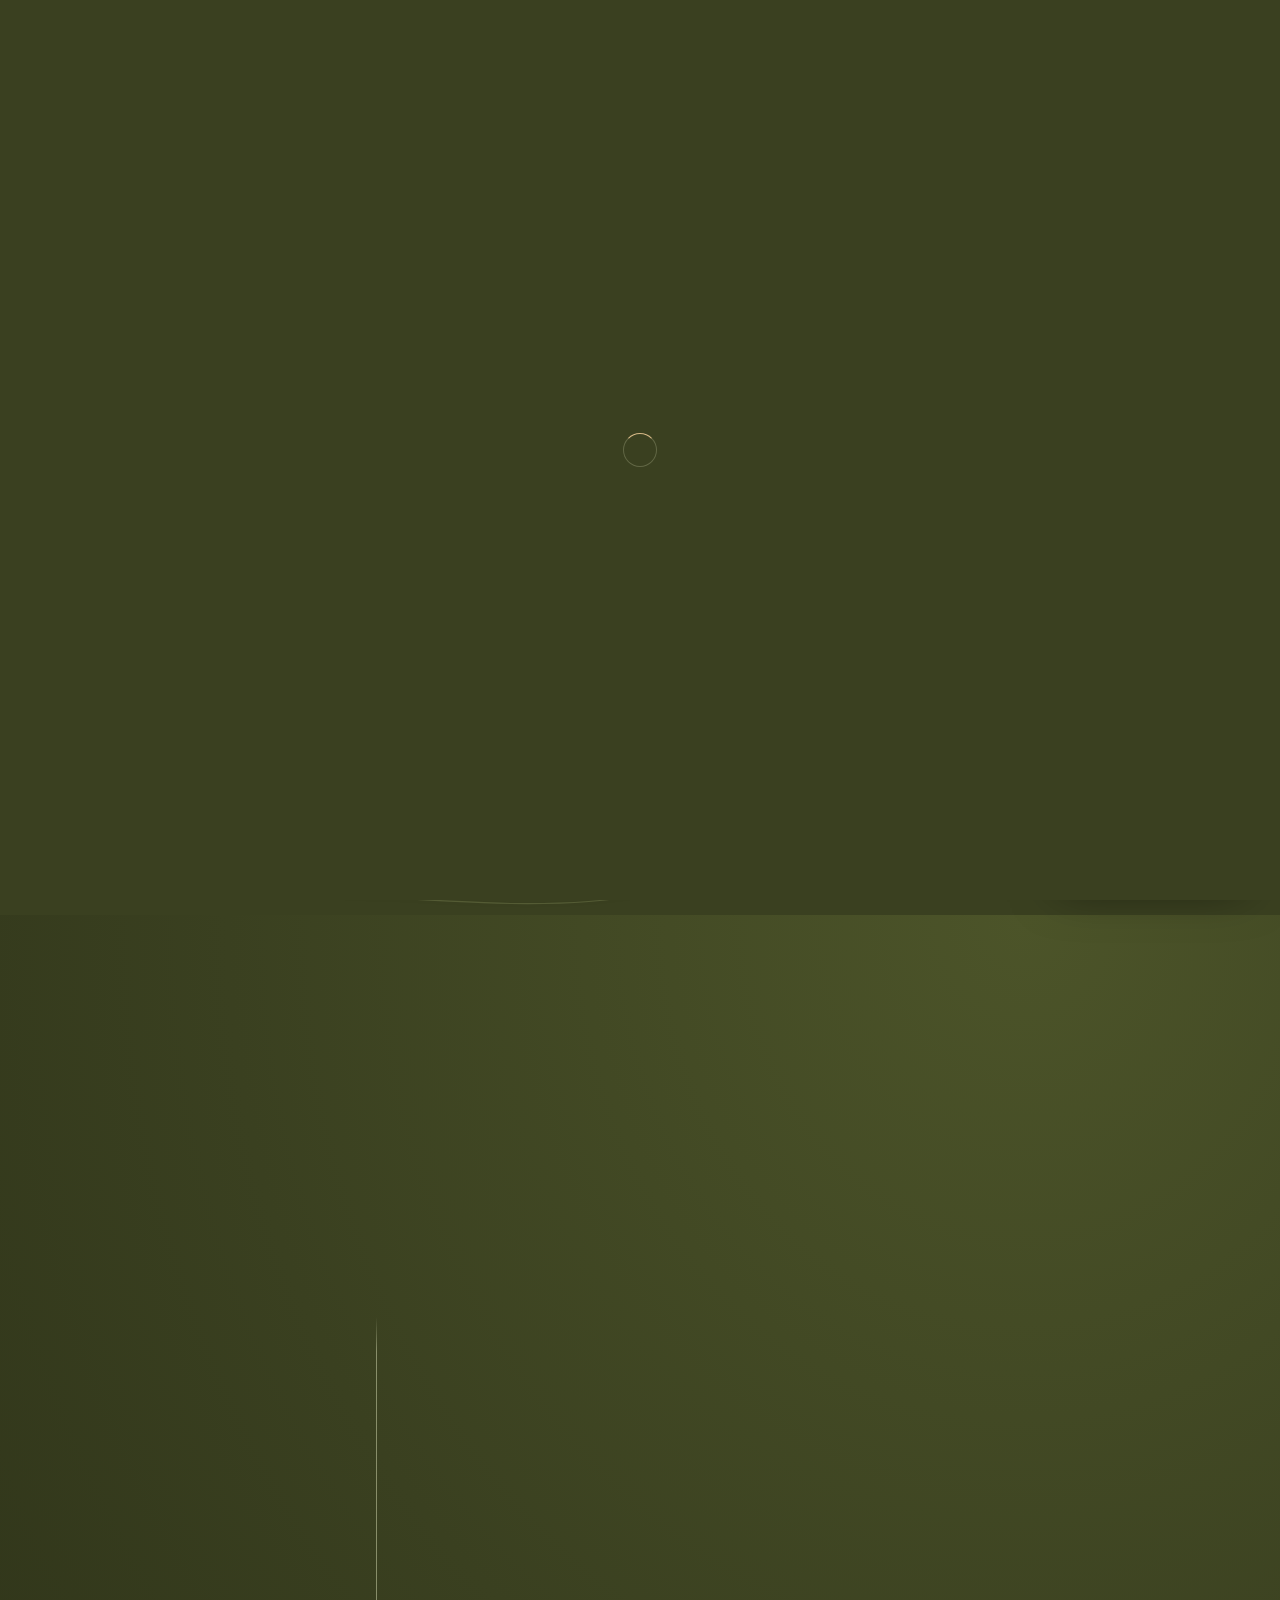
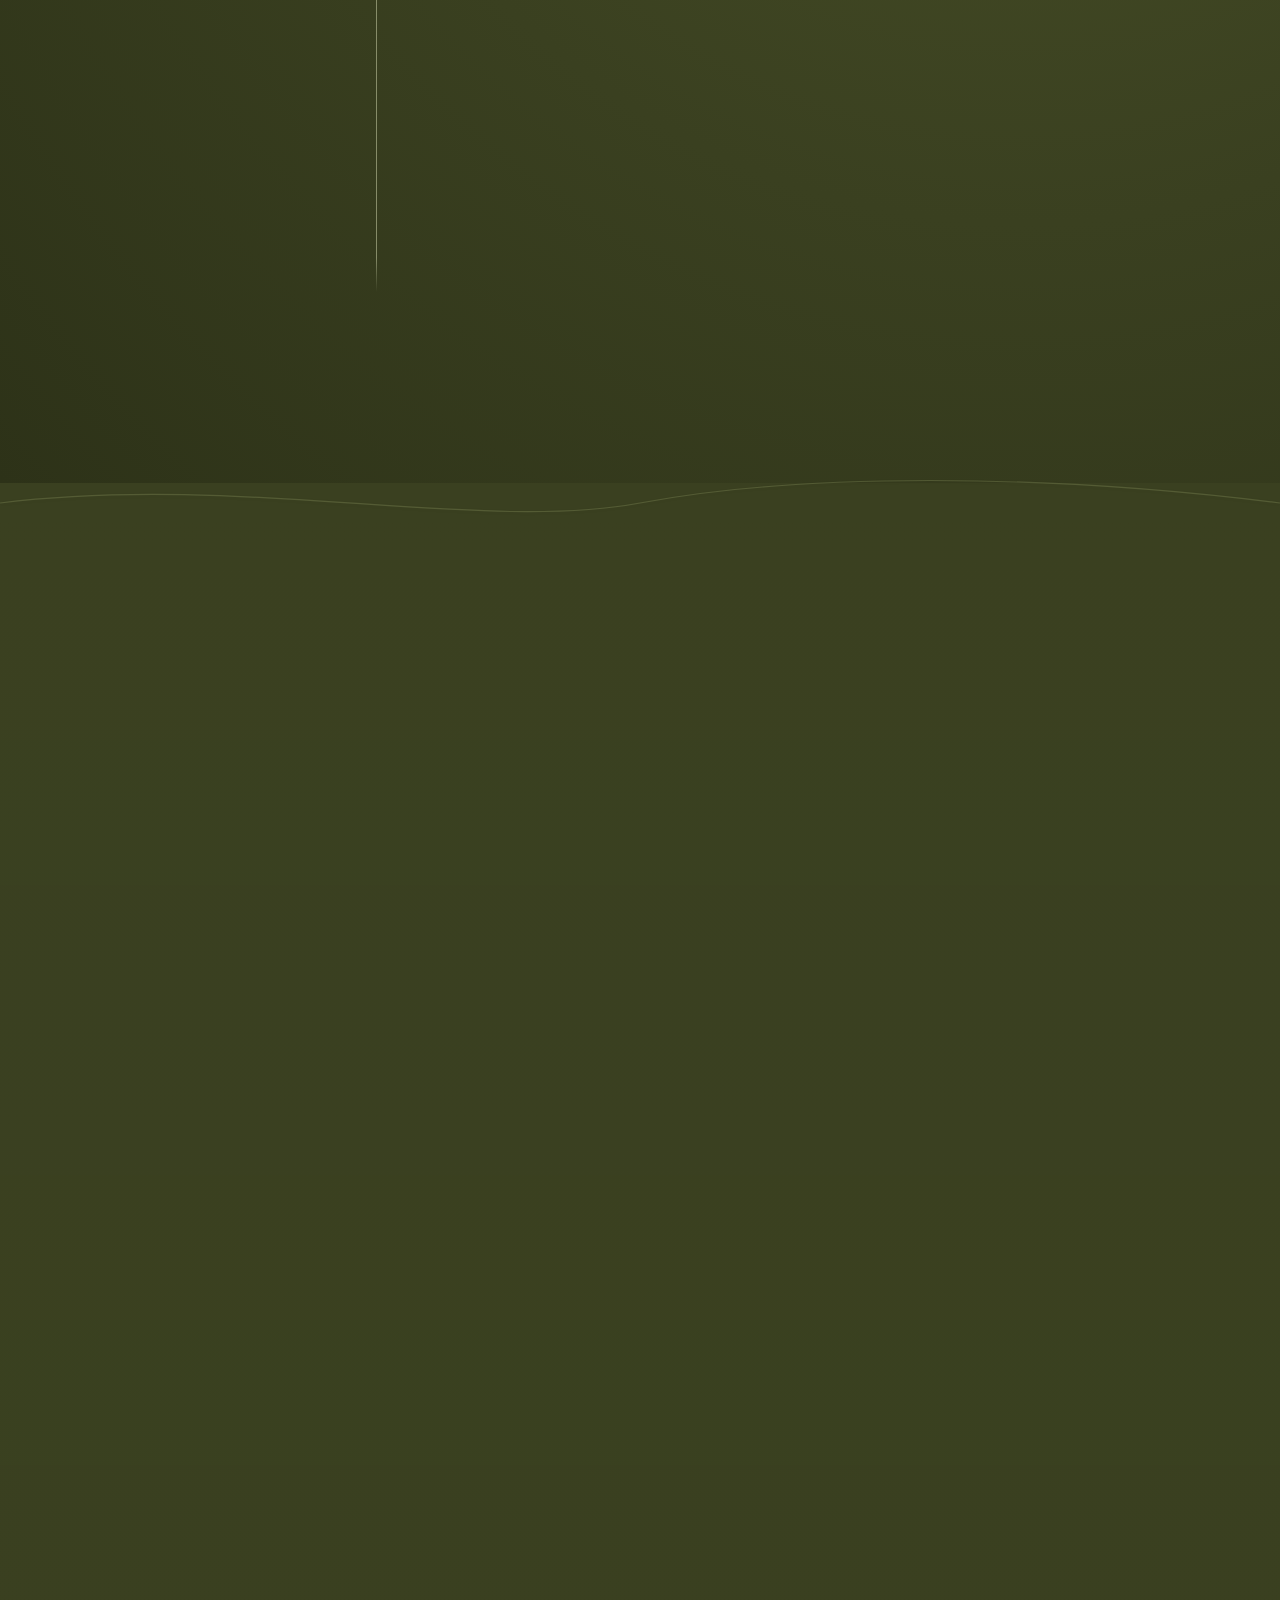
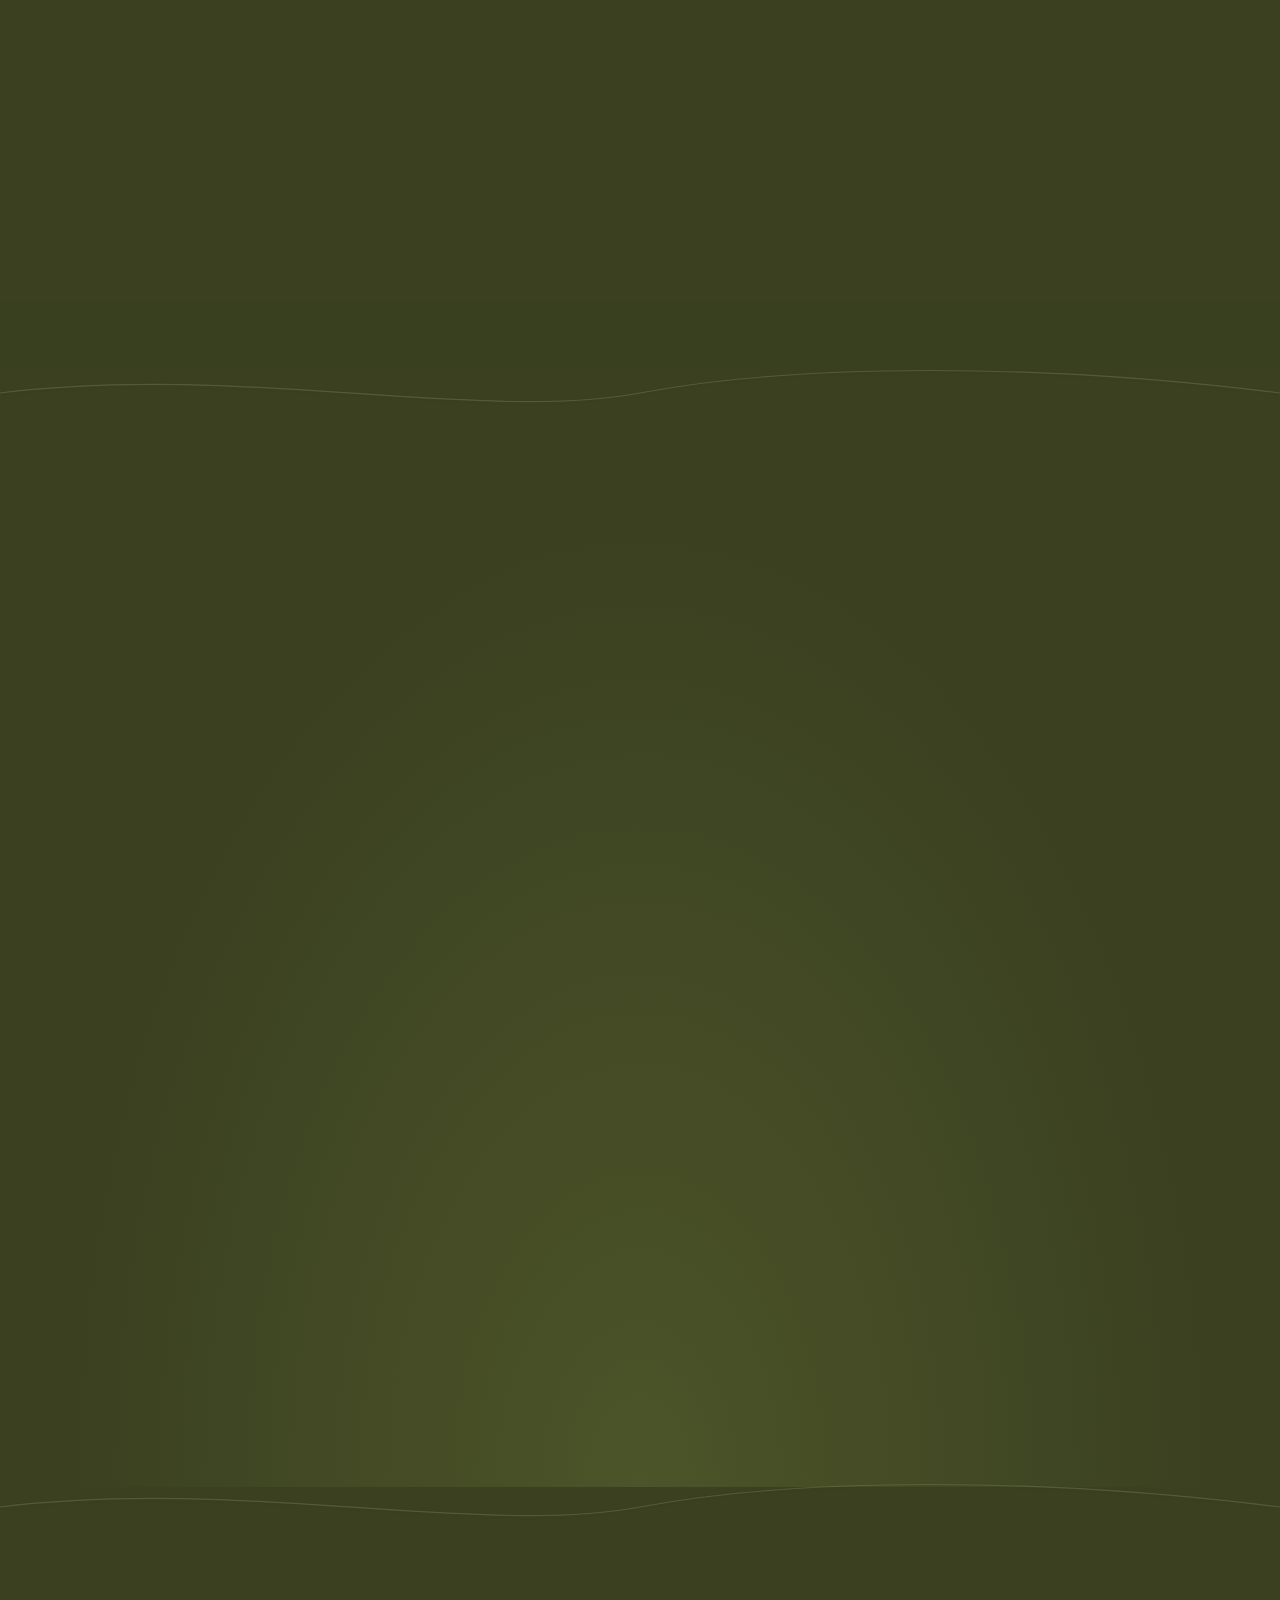
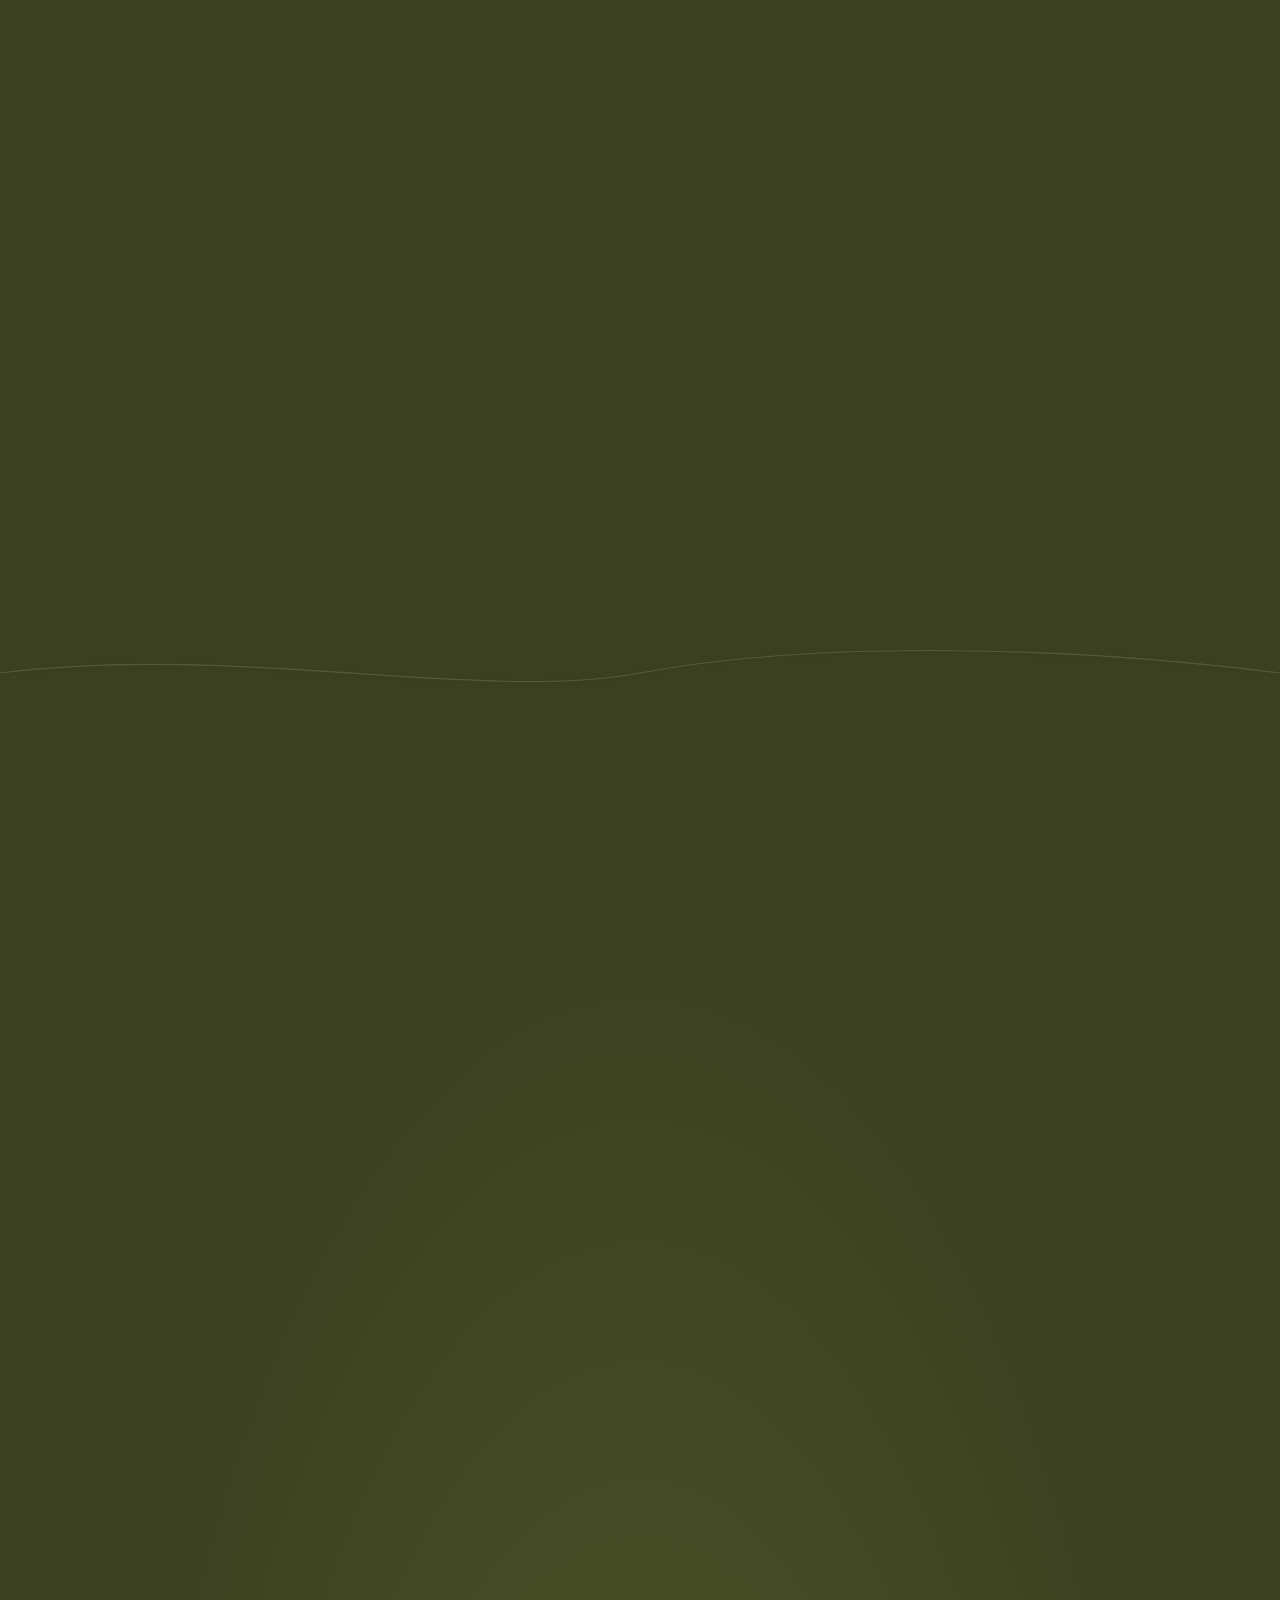
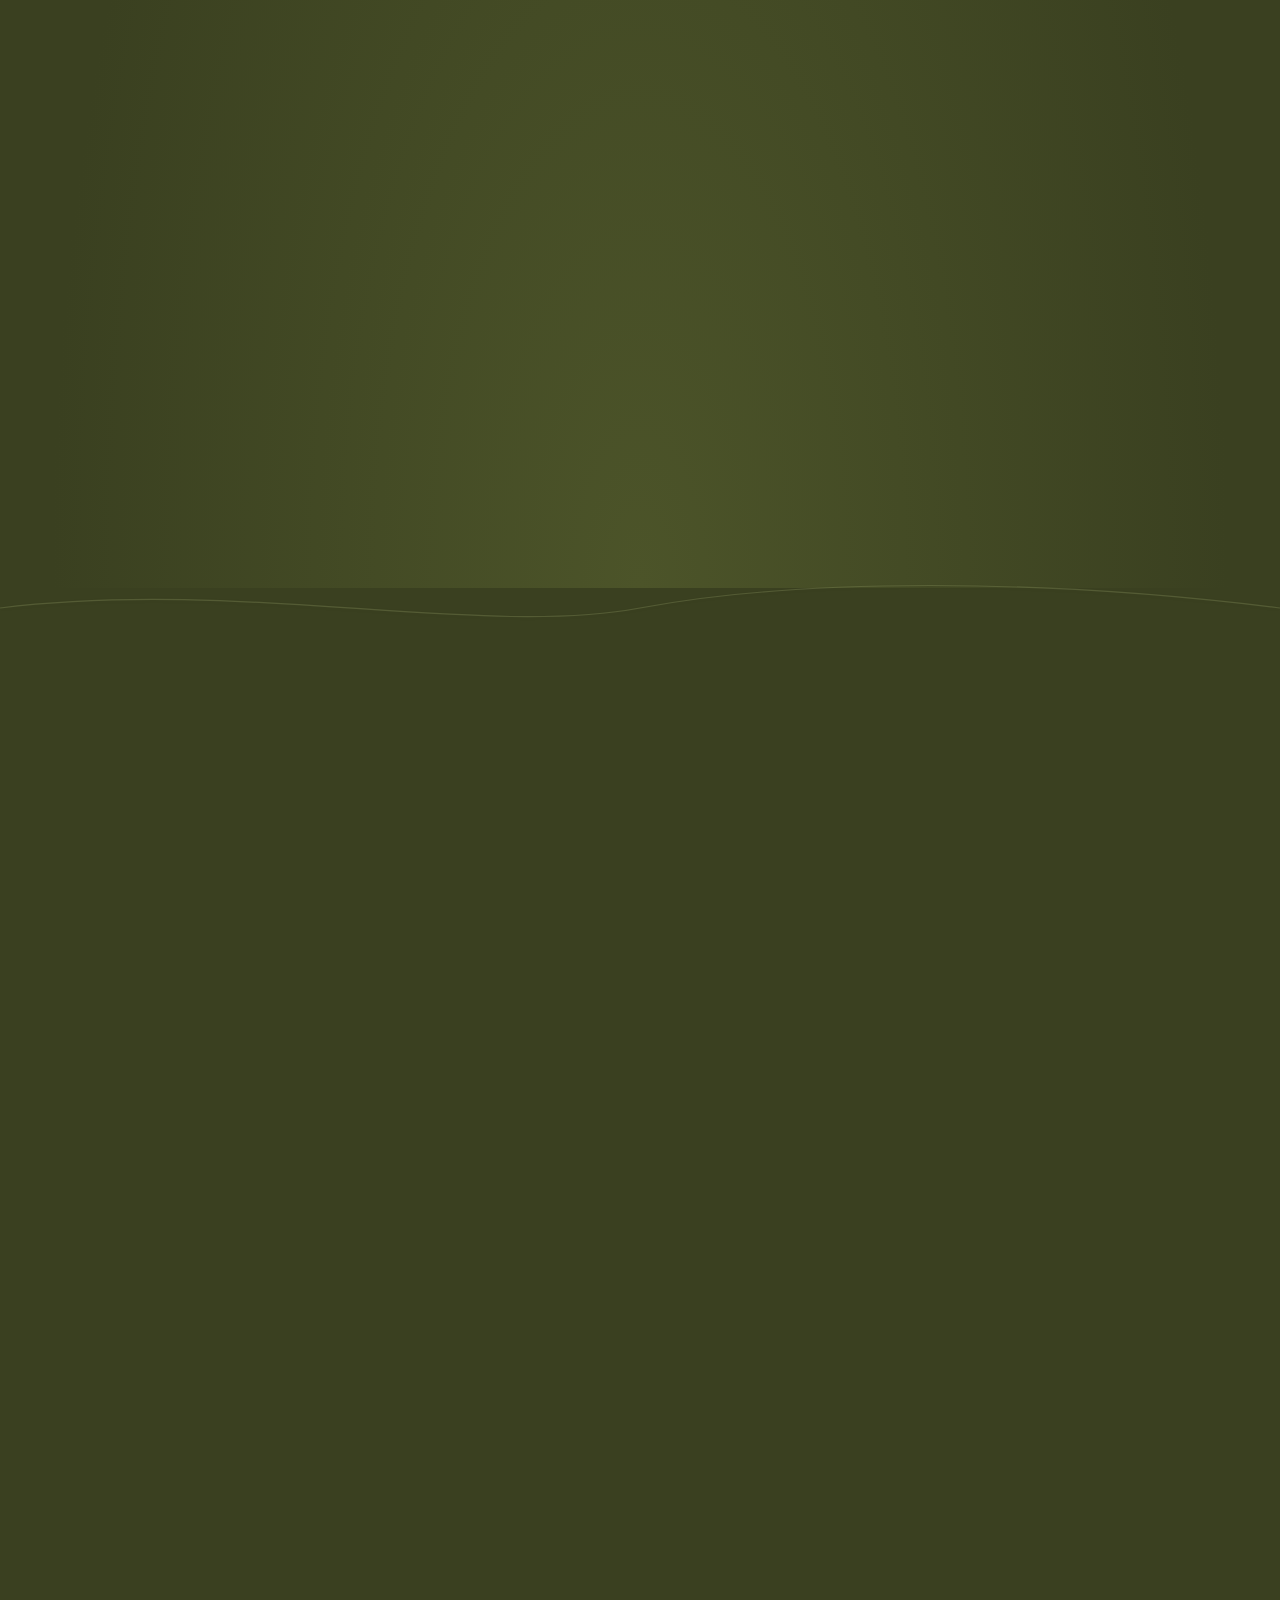
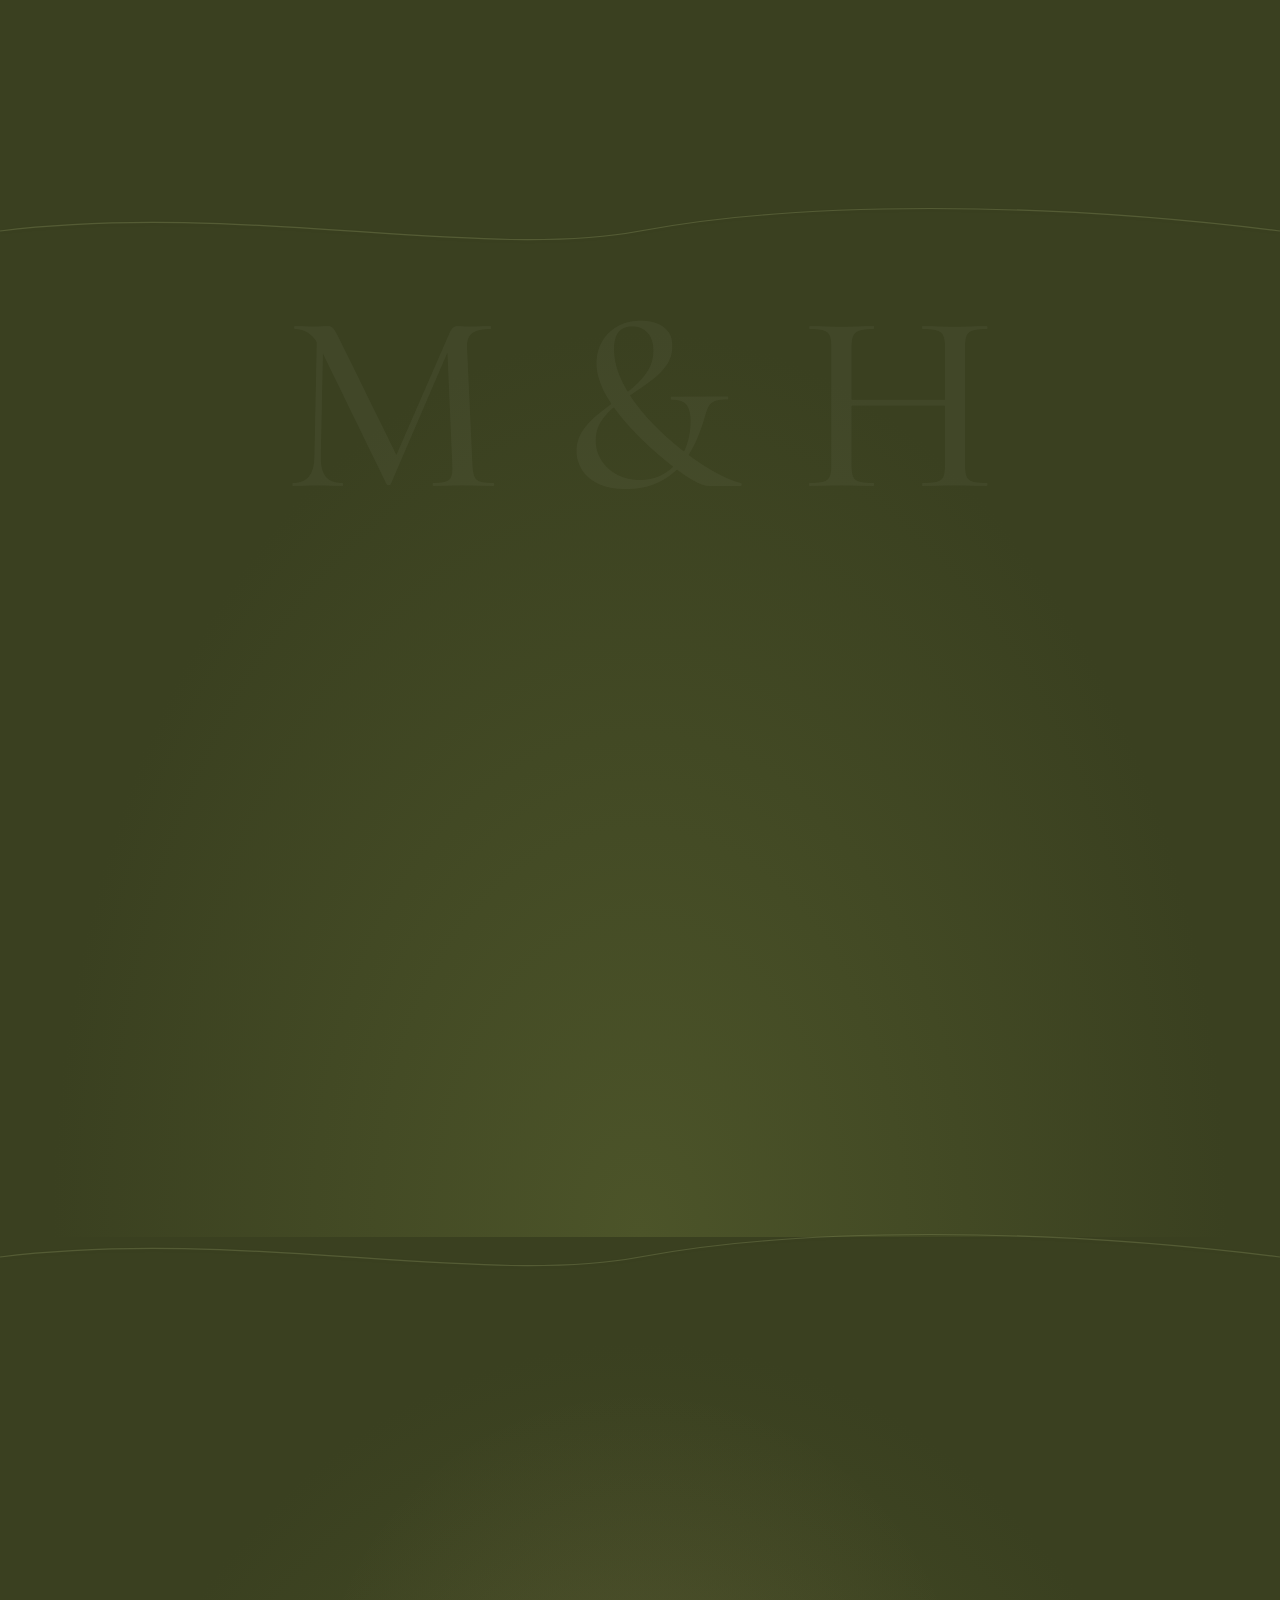
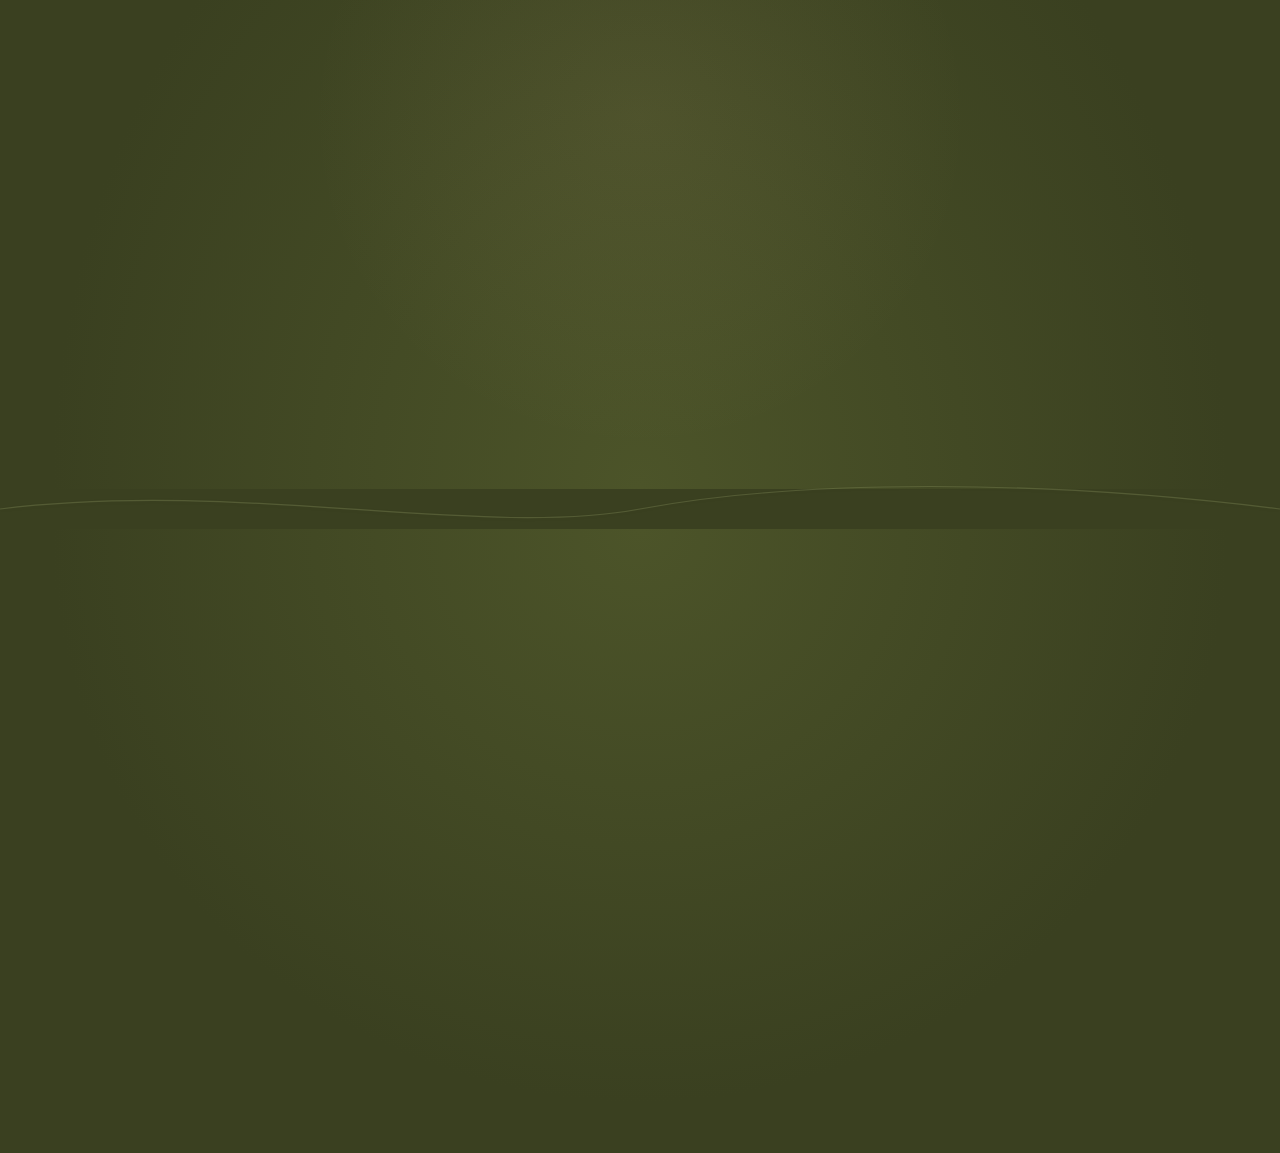
==== commit 6d7e4cfd: "Actualización de archivos del proyecto" ====
--- a/respaldo proyecto/index.html
+++ b/respaldo proyecto/index.html
@@ -2,156 +2,162 @@
 <html lang="es">
   <head>
     <meta charset="UTF-8" />
-    <meta name="viewport" content="width=device-width, initial-scale=1.0, viewport-fit=cover" />
-    <meta name="description" content="Invitación de boda de María y Hernán · Urbana Lounge. Te esperamos para celebrar juntos." />
+    <meta
+      name="viewport"
+      content="width=device-width, initial-scale=1.0, viewport-fit=cover"
+    />
+    <meta
+      name="description"
+      content="Invitación de boda de María y Hernán · Urbana Lounge. Te esperamos para celebrar juntos."
+    />
     <meta name="theme-color" content="#3a4020" />
 
     <!-- ===== Open Graph / WhatsApp ===== -->
     <meta property="og:type" content="website" />
     <meta property="og:title" content="María &amp; Hernán · Nuestra boda" />
-    <meta property="og:description" content="Con mucha ilusión, te invitamos a celebrar nuestro gran día. Tocá el link para abrir tu invitación." />
-    <meta property="og:url" content="https://hernanmaza96.github.io/boda.m-h.2027/" />
+    <meta
+      property="og:description"
+      content="Con mucha ilusión, te invitamos a celebrar nuestro gran día. Tocá el link para abrir tu invitación."
+    />
+    <meta
+      property="og:url"
+      content="https://hernanmaza96.github.io/BODA-MYH.2027/"
+    />
     <meta property="og:site_name" content="María &amp; Hernán" />
     <meta property="og:locale" content="es_AR" />
-    <meta property="og:image" content="https://hernanmaza96.github.io/boda.m-h.2027/img/og-boda.jpg" />
-    <meta property="og:image:secure_url" content="https://hernanmaza96.github.io/boda.m-h.2027/img/og-boda.jpg" />
+    <meta
+      property="og:image"
+      content="https://hernanmaza96.github.io/BODA-MYH.2027/img/og-boda.jpg"
+    />
+    <meta
+      property="og:image:secure_url"
+      content="https://hernanmaza96.github.io/BODA-MYH.2027/img/og-boda.jpg"
+    />
     <meta property="og:image:type" content="image/jpeg" />
     <meta property="og:image:width" content="1200" />
     <meta property="og:image:height" content="630" />
     <meta property="og:image:alt" content="María &amp; Hernán · Nuestra boda" />
-<!doctype html>
-<html lang="es">
-  <head>
-    <meta charset="UTF-8" />
-    <meta name="viewport" content="width=device-width, initial-scale=1.0, viewport-fit=cover" />
-    <meta name="description" content="Invitación de boda de María y Hernán · Urbana Lounge. Te esperamos para celebrar juntos." />
-    <meta name="theme-color" content="#3a4020" />
-
-    <!-- ===== Open Graph / WhatsApp ===== -->
-    <meta property="og:type" content="website" />
-    <meta property="og:title" content="María &amp; Hernán · Nuestra boda" />
-    <meta property="og:description" content="Con mucha ilusión, te invitamos a celebrar nuestro gran día. Tocá el link para abrir tu invitación." />
-    <meta property="og:url" content="https://hernanmaza96.github.io/BODA-MYH.2027/" />
-    <meta property="og:site_name" content="María &amp; Hernán" />
-    <meta property="og:locale" content="es_AR" />
-    <meta property="og:image" content="https://hernanmaza96.github.io/BODA-MYH.2027/img/og-boda.jpg" />
-    <meta property="og:image:secure_url" content="https://hernanmaza96.github.io/BODA-MYH.2027/img/og-boda.jpg" />
-    <meta property="og:image:type" content="image/jpeg" />
-    <meta property="og:image:width" content="1200" />
-    <meta property="og:image:height" content="630" />
-    <meta property="og:image:alt" content="María &amp; Hernán · Nuestra boda" />
 
     <!-- ===== Twitter / X ===== -->
     <meta name="twitter:card" content="summary_large_image" />
     <meta name="twitter:title" content="María &amp; Hernán · Nuestra boda" />
-    <meta name="twitter:description" content="Con mucha ilusión, te invitamos a celebrar nuestro gran día. Tocá el link para abrir tu invitación." />
-    <meta name="twitter:image" content="https://hernanmaza96.github.io/BODA-MYH.2027/img/og-boda.jpg" />
-    <meta name="twitter:image:alt" content="María &amp; Hernán · Nuestra boda" />
+    <meta
+      name="twitter:description"
+      content="Con mucha ilusión, te invitamos a celebrar nuestro gran día. Tocá el link para abrir tu invitación."
+    />
+    <meta
+      name="twitter:image"
+      content="https://hernanmaza96.github.io/BODA-MYH.2027/img/og-boda.jpg"
+    />
+    <meta
+      name="twitter:image:alt"
+      content="María &amp; Hernán · Nuestra boda"
+    />
 
     <meta name="apple-mobile-web-app-capable" content="yes" />
-    <meta name="apple-mobile-web-app-status-bar-style" content="black-translucent" />
+    <meta
+      name="apple-mobile-web-app-status-bar-style"
+      content="black-translucent"
+    />
     <meta name="apple-mobile-web-app-title" content="María & Hernán" />
     <link rel="manifest" href="manifest.json" />
 
-    <!-- ===== Twitter / X ===== -->
-    <meta name="twitter:card" content="summary_large_image" />
-    <meta name="twitter:title" content="María &amp; Hernán · Nuestra boda" />
-    <meta name="twitter:description" content="Con mucha ilusión, te invitamos a celebrar nuestro gran día. Tocá el link para abrir tu invitación." />
-    <meta name="twitter:image" content="https://hernanmaza96.github.io/BODA-MYH.2027/img/og-boda.jpg" />
-    <meta name="twitter:image:alt" content="María &amp; Hernán · Nuestra boda" />
-
-    <meta name="apple-mobile-web-app-capable" content="yes" />
-    <meta name="apple-mobile-web-app-status-bar-style" content="black-translucent" />
-    <meta name="apple-mobile-web-app-title" content="María & Hernán" />
-    <link rel="manifest" href="manifest.json" />
-gig<!doctype html>
-<html lang="es">
-  <head>
-    <meta charset="UTF-8" />
-    <meta name="viewport" content="width=device-width, initial-scale=1.0, viewport-fit=cover" />
-    <meta name="description" content="Invitación de boda de María y Hernán · Urbana Lounge. Te esperamos para celebrar juntos." />
-    <meta name="theme-color" content="#3a4020" />
-
-    <!-- ===== Open Graph / WhatsApp ===== -->
-    <meta property="og:type" content="website" />
-    <meta property="og:title" content="María & Hernán · Nuestra boda" />
-    <meta property="og:description" content="Te invitamos a celebrar nuestro gran día · 20 de febrero de 2027 · Urbana Lounge." />
-    <meta property="og:url" content="https://hernanmaza96.github.io/boda.m-h.2027/" />
-    <meta property="og:site_name" content="María & Hernán" />
-    <meta property="og:locale" content="es_AR" />
-    <meta property="og:image" content="https://hernanmaza96.github.io/boda.m-h.2027/img/WhatsApp.png?v=2" />
-    <meta property="og:image:url" content="https://hernanmaza96.github.io/boda.m-h.2027/img/WhatsApp.png?v=2" />
-    <meta property="og:image:secure_url" content="https://hernanmaza96.github.io/boda.m-h.2027/img/WhatsApp.png?v=2" />
-    <meta property="og:image:type" content="image/png" />
-    <meta property="og:image:width" content="1200" />
-    <meta property="og:image:height" content="630" />
-    <meta property="og:image:alt" content="María & Hernán · Nuestra boda" />
-
-    <!-- ===== Twitter / X ===== -->
-    <meta name="twitter:card" content="summary_large_image" />
-    <meta name="twitter:title" content="María & Hernán · Nuestra boda" />
-    <meta name="twitter:description" content="Te invitamos a celebrar nuestro gran día · 20 de febrero de 2027 · Urbana Lounge." />
-    <meta name="twitter:image" content="https://hernanmaza96.github.io/boda.m-h.2027/img/WhatsApp.png?v=2" />
-    <meta name="twitter:image:alt" content="María & Hernán · Nuestra boda" />
-
-    <!-- ===== Schema.org fallback (algunos scrapers lo usan) ===== -->
-    <meta itemprop="image" content="https://hernanmaza96.github.io/boda.m-h.2027/img/WhatsApp.png?v=2" />
-    <meta itemprop="name" content="María & Hernán · Nuestra boda" />
-    <meta itemprop="description" content="Te invitamos a celebrar nuestro gran día · 20 de febrero de 2027 · Urbana Lounge." />
-
-    <meta name="apple-mobile-web-app-capable" content="yes" />
-    <meta name="apple-mobile-web-app-status-bar-style" content="black-translucent" />
-    <meta name="apple-mobile-web-app-title" content="María & Hernán" />
-    <link rel="manifest" href="manifest.json" />
-
-    <!-- ===== Favicon animado ===== -->
-    <link rel="icon" href="data:image/svg+xml,%3Csvg xmlns='http://www.w3.org/2000/svg' viewBox='0 0 64 64'%3E%3Cdefs%3E%3ClinearGradient id='g' x1='0' y1='0' x2='1' y2='1'%3E%3Cstop offset='0%25' stop-color='%233a4020'%3E%3Canimate attributeName='stop-color' values='%233a4020;%236d7743;%233a4020' dur='6s' repeatCount='indefinite'/%3E%3C/stop%3E%3Cstop offset='100%25' stop-color='%234c5429'%3E%3Canimate attributeName='stop-color' values='%234c5429;%238b9560;%234c5429' dur='6s' repeatCount='indefinite'/%3E%3C/stop%3E%3C/linearGradient%3E%3C/defs%3E%3Crect width='64' height='64' rx='12' fill='url(%23g)'/%3E%3Ctext x='50%25' y='56%25' font-family='Georgia,serif' font-size='30' fill='%23d6b987' text-anchor='middle' dominant-baseline='middle'%3EM%C2%B7H%3C/text%3E%3C/svg%3E" />
-
-    <!-- ===== Preloads críticos ===== -->
+    <link
+      rel="icon"
+      href="data:image/svg+xml,%3Csvg xmlns='http://www.w3.org/2000/svg' viewBox='0 0 64 64'%3E%3Cdefs%3E%3ClinearGradient id='g' x1='0' y1='0' x2='1' y2='1'%3E%3Cstop offset='0%25' stop-color='%233a4020'%3E%3Canimate attributeName='stop-color' values='%233a4020;%236d7743;%233a4020' dur='6s' repeatCount='indefinite'/%3E%3C/stop%3E%3Cstop offset='100%25' stop-color='%234c5429'%3E%3Canimate attributeName='stop-color' values='%234c5429;%238b9560;%234c5429' dur='6s' repeatCount='indefinite'/%3E%3C/stop%3E%3C/linearGradient%3E%3C/defs%3E%3Crect width='64' height='64' rx='12' fill='url(%23g)'/%3E%3Ctext x='50%25' y='56%25' font-family='Georgia,serif' font-size='30' fill='%23d6b987' text-anchor='middle' dominant-baseline='middle'%3EM%C2%B7H%3C/text%3E%3C/svg%3E"
+    />
+
     <link rel="preload" as="image" href="img/cerrado.jpeg" />
-    <link rel="preload" as="image" href="img/galeria-02.jpg" />
+    <link rel="preload" as="image" href="img/10.webp" />
     <link rel="preload" as="image" href="img/flores-izquierda.webp" />
     <link rel="preload" as="image" href="img/flores-derecha.webp" />
 
-    <!-- ===== Critical CSS inline ===== -->
     <style>
-      html,body{margin:0;background:#3a4020;color:#f7f3e8;font-family:'Jost','Helvetica Neue',Arial,sans-serif}
-      .page-loader{position:fixed;inset:0;background:#3a4020;z-index:100000;display:grid;place-items:center;transition:opacity .55s ease,visibility .55s ease}
-      .page-loader span{width:34px;height:34px;border:1px solid rgba(201,206,167,.28);border-top-color:#d6b987;border-radius:50%;animation:spin .9s linear infinite}
-      .page-loader.is-hidden{opacity:0;visibility:hidden;pointer-events:none}
-      @keyframes spin{to{transform:rotate(360deg)}}
-      .envelope-opening{position:fixed;inset:0;z-index:99999;display:grid;place-items:center;background:#f1edd8}
+      html,
+      body {
+        margin: 0;
+        background: #3a4020;
+        color: #f7f3e8;
+        font-family: "Jost", "Helvetica Neue", Arial, sans-serif;
+      }
+      .page-loader {
+        position: fixed;
+        inset: 0;
+        background: #3a4020;
+        z-index: 100000;
+        display: grid;
+        place-items: center;
+        transition:
+          opacity 0.55s ease,
+          visibility 0.55s ease;
+      }
+      .page-loader span {
+        width: 34px;
+        height: 34px;
+        border: 1px solid rgba(201, 206, 167, 0.28);
+        border-top-color: #d6b987;
+        border-radius: 50%;
+        animation: spin 0.9s linear infinite;
+      }
+      .page-loader.is-hidden {
+        opacity: 0;
+        visibility: hidden;
+        pointer-events: none;
+      }
+      @keyframes spin {
+        to {
+          transform: rotate(360deg);
+        }
+      }
+      .envelope-opening {
+        position: fixed;
+        inset: 0;
+        z-index: 99999;
+        display: grid;
+        place-items: center;
+        background: #f1edd8;
+      }
     </style>
 
-    <!-- ===== Fonts ===== -->
+    <!-- Fonts optimizadas (menos variantes) -->
     <link rel="preconnect" href="https://fonts.googleapis.com" />
     <link rel="preconnect" href="https://fonts.gstatic.com" crossorigin />
-    <link href="https://fonts.googleapis.com/css2?family=Jost:wght@300;400;500;600&family=Cormorant+Garamond:ital,wght@0,400;0,500;0,600;0,700;1,400;1,500&family=Allura&family=Caveat:wght@400;500;600&display=swap" rel="stylesheet" />
-
-    <!-- ===== JSON-LD Event Schema ===== -->
+    <link
+      href="https://fonts.googleapis.com/css2?family=Jost:wght@300;400;500;600&family=Cormorant+Garamond:ital,wght@0,400;0,500;0,600;1,400;1,500&family=Allura&family=Caveat:wght@500&display=swap"
+      rel="stylesheet"
+    />
+
     <script type="application/ld+json">
-    {
-      "@context": "https://schema.org",
-      "@type": "Event",
-      "name": "Boda de María & Hernán",
-      "startDate": "2027-02-20T19:00:00-03:00",
-      "endDate": "2027-02-21T01:00:00-03:00",
-      "eventStatus": "https://schema.org/EventScheduled",
-      "eventAttendanceMode": "https://schema.org/OfflineEventAttendanceMode",
-      "location": {
-        "@type": "Place",
-        "name": "Urbana Lounge",
-        "address": {
-          "@type": "PostalAddress",
-          "addressLocality": "Mar del Plata",
-          "addressRegion": "Buenos Aires",
-          "addressCountry": "AR"
-        }
-      },
-      "image": ["https://hernanmaza96.github.io/boda.m-h.2027/img/WhatsApp.png?v=2"],
-      "description": "Ceremonia y recepción en Urbana Lounge. ¡Te esperamos para celebrar juntos!",
-      "organizer": { "@type": "Person", "name": "María & Hernán" }
-    }
+      {
+        "@context": "https://schema.org",
+        "@type": "Event",
+        "name": "Boda de María & Hernán",
+        "startDate": "2027-02-20T19:00:00-03:00",
+        "endDate": "2027-02-21T01:00:00-03:00",
+        "eventStatus": "https://schema.org/EventScheduled",
+        "eventAttendanceMode": "https://schema.org/OfflineEventAttendanceMode",
+        "location": {
+          "@type": "Place",
+          "name": "Urbana Lounge",
+          "address": {
+            "@type": "PostalAddress",
+            "addressLocality": "Mar del Plata",
+            "addressRegion": "Buenos Aires",
+            "addressCountry": "AR"
+          },
+          "geo": {
+            "@type": "GeoCoordinates",
+            "latitude": -37.8745289,
+            "longitude": -58.289135
+          },
+          "hasMap": "https://www.google.com/maps?q=-37.8745289,-58.289135"
+        },
+        "image": [
+          "https://hernanmaza96.github.io/BODA-MYH.2027/img/og-boda.jpg"
+        ],
+        "description": "Ceremonia y recepción en Urbana Lounge. ¡Te esperamos para celebrar juntos!",
+        "organizer": { "@type": "Person", "name": "María & Hernán" }
+      }
     </script>
 
     <title>María &amp; Hernán · Nuestra boda</title>
@@ -159,20 +165,47 @@
   </head>
   <body>
     <div class="grain" aria-hidden="true"></div>
-    <div class="cursor" id="cursor" aria-hidden="true"><span></span></div>
-    <div class="toast-container" id="toast-container" aria-live="polite" aria-atomic="true"></div>
-
-    <div class="page-loader" id="page-loader" aria-hidden="true"><span></span></div>
-
-    <!-- ===================== SOBRE ===================== -->
-    <div class="envelope-opening" id="envelope-opening" aria-label="Abrir invitación">
+    <div
+      class="toast-container"
+      id="toast-container"
+      aria-live="polite"
+      aria-atomic="true"
+    ></div>
+
+    <div
+      id="event-day-banner"
+      class="event-day-banner"
+      hidden
+      aria-hidden="true"
+    ></div>
+
+    <div class="page-loader" id="page-loader" aria-hidden="true">
+      <span></span>
+    </div>
+
+    <!-- SOBRE -->
+    <div
+      class="envelope-opening"
+      id="envelope-opening"
+      aria-label="Abrir invitación"
+    >
       <div class="envelope-opening__backdrop" aria-hidden="true"></div>
       <div class="envelope-intro">
         <div class="envelope-stage">
           <div class="deco-flowers deco-flowers--left" aria-hidden="true"></div>
-          <div class="deco-flowers deco-flowers--right" aria-hidden="true"></div>
-          <button class="envelope-css" id="opening-envelope" type="button" aria-label="Abrir la invitación">
-            <span class="envelope-css__photo" aria-hidden="true"><img src="img/galeria-02.jpg" alt="" width="600" height="800" /></span>
+          <div
+            class="deco-flowers deco-flowers--right"
+            aria-hidden="true"
+          ></div>
+          <button
+            class="envelope-css"
+            id="opening-envelope"
+            type="button"
+            aria-label="Abrir la invitación"
+          >
+            <span class="envelope-css__photo" aria-hidden="true"
+              ><img src="img/10.webp" alt="" width="600" height="800"
+            /></span>
             <span class="envelope-css__body" aria-hidden="true">
               <span class="envelope-css__left"></span>
               <span class="envelope-css__right"></span>
@@ -180,11 +213,14 @@
             </span>
             <span class="envelope-css__flap" aria-hidden="true"></span>
             <span class="envelope-css__seal" aria-hidden="true">
-              <span class="envelope-css__seal-inner">
-                <span class="envelope-css__seal-flourish">✦</span>
-                <span class="envelope-css__seal-text">M·H</span>
-                <span class="envelope-css__seal-flourish">✦</span>
-              </span>
+              <img
+                class="envelope-css__seal-img"
+                src="img/sello.png"
+                alt=""
+                width="256"
+                height="256"
+                decoding="async"
+              />
             </span>
           </button>
         </div>
@@ -192,10 +228,14 @@
       </div>
     </div>
 
-    <!-- ===================== NAV ===================== -->
-    <nav class="floating-nav" id="floating-nav" aria-label="Navegación de la invitación">
+    <!-- NAV -->
+    <nav
+      class="floating-nav"
+      id="floating-nav"
+      aria-label="Navegación de la invitación"
+    >
       <a href="#portada">Inicio</a>
-      <a href="#gran-dia">Nuestro día</a>
+      <a href="#gran-dia">Nuestra celebración</a>
       <a href="#vestimenta">Vestimenta</a>
       <a href="#playlist">Playlist</a>
       <a href="#galeria">Fotos</a>
@@ -205,10 +245,26 @@
       <a href="#descubrir-fecha">La fecha</a>
     </nav>
 
-    <!-- ===================== MUSIC PLAYER ===================== -->
-    <div class="music-player" id="music-player" role="group" aria-label="Reproductor de música">
-      <audio id="wedding-audio" preload="metadata" loop src="audio/bailando-bachata.mp3"></audio>
-      <button class="music-player__button" id="music-toggle" type="button" aria-label="Reproducir música" aria-pressed="false">
+    <!-- MUSIC PLAYER -->
+    <div
+      class="music-player"
+      id="music-player"
+      role="group"
+      aria-label="Reproductor de música"
+    >
+      <audio
+        id="wedding-audio"
+        preload="auto"
+        loop
+        src="audio/bailando-bachata.mp3"
+      ></audio>
+      <button
+        class="music-player__button"
+        id="music-toggle"
+        type="button"
+        aria-label="Reproducir música"
+        aria-pressed="false"
+      >
         <span class="music-player__vinyl" aria-hidden="true">
           <span class="music-player__vinyl-grooves"></span>
           <span class="music-player__vinyl-center"></span>
@@ -216,7 +272,9 @@
             <span class="music-player__vinyl-initials">M·H</span>
           </span>
         </span>
-        <span class="music-player__eq" aria-hidden="true"><i></i><i></i><i></i><i></i></span>
+        <span class="music-player__eq" aria-hidden="true"
+          ><i></i><i></i><i></i><i></i
+        ></span>
       </button>
       <div class="music-player__copy">
         <span class="music-player__eyebrow">Nuestra canción</span>
@@ -226,53 +284,172 @@
     </div>
 
     <main>
-      <!-- ===================== PORTADA ===================== -->
       <section class="cover-section" id="portada" data-ambient="tl">
         <div class="section-frame reveal-card">
           <span class="section-kicker">Con mucha ilusión</span>
           <h2 class="display-title">María <em>&amp;</em> Hernán</h2>
-          <p class="cover-intro">Hoy elegimos dar el paso más hermoso de nuestra historia. Y para que este recuerdo sea completo, queremos compartirlo con ustedes, que forman parte de nuestra vida y de nuestra felicidad. Los esperamos para celebrar juntos nuestro matrimonio.</p>
+          <p class="cover-intro">
+            Hoy elegimos dar el paso más hermoso de nuestra historia. Y para que
+            este recuerdo sea completo, queremos compartirlo con ustedes, que
+            forman parte de nuestra vida y de nuestra felicidad. Los esperamos
+            para celebrar juntos nuestro matrimonio.
+          </p>
           <div class="ornament" aria-hidden="true">
             <span></span>
-            <svg viewBox="0 0 40 24" xmlns="http://www.w3.org/2000/svg"><path d="M6 18c6-10 14-14 20-12 4 1 6 5 5 9-1 5-6 8-11 7-3-1-5-3-6-6-1-4 1-7 4-8" stroke="currentColor" stroke-width="1" fill="none"/><ellipse cx="14" cy="14" rx="2" ry="3" fill="currentColor" opacity=".4"/></svg>
+            <svg viewBox="0 0 40 24" xmlns="http://www.w3.org/2000/svg">
+              <path
+                d="M6 18c6-10 14-14 20-12 4 1 6 5 5 9-1 5-6 8-11 7-3-1-5-3-6-6-1-4 1-7 4-8"
+                stroke="currentColor"
+                stroke-width="1"
+                fill="none"
+              />
+              <ellipse
+                cx="14"
+                cy="14"
+                rx="2"
+                ry="3"
+                fill="currentColor"
+                opacity=".4"
+              />
+            </svg>
             <span></span>
           </div>
-          <a class="text-link" href="#gran-dia">Conocé los detalles <span>↓</span></a>
+          <a class="text-link" href="#gran-dia"
+            >Conocé los detalles <span>↓</span></a
+          >
         </div>
       </section>
 
       <div class="olive-divider" aria-hidden="true">
-        <svg viewBox="0 0 800 60" preserveAspectRatio="none" xmlns="http://www.w3.org/2000/svg">
-          <path d="M0 30 C 150 5, 300 55, 400 30 S 650 5, 800 30" stroke="currentColor" fill="none" stroke-width="1"/>
-          <path d="M60 30 C 150 18, 200 42, 260 30" stroke="currentColor" fill="none" stroke-width=".6" opacity=".5"/>
-          <path d="M540 30 C 600 18, 650 42, 740 30" stroke="currentColor" fill="none" stroke-width=".6" opacity=".5"/>
+        <svg
+          viewBox="0 0 800 60"
+          preserveAspectRatio="none"
+          xmlns="http://www.w3.org/2000/svg"
+        >
+          <path
+            d="M0 30 C 150 5, 300 55, 400 30 S 650 5, 800 30"
+            stroke="currentColor"
+            fill="none"
+            stroke-width="1"
+          />
+          <path
+            d="M60 30 C 150 18, 200 42, 260 30"
+            stroke="currentColor"
+            fill="none"
+            stroke-width=".6"
+            opacity=".5"
+          />
+          <path
+            d="M540 30 C 600 18, 650 42, 740 30"
+            stroke="currentColor"
+            fill="none"
+            stroke-width=".6"
+            opacity=".5"
+          />
         </svg>
       </div>
 
-      <!-- ===================== CRONOGRAMA ===================== -->
+      <!-- CRONOGRAMA -->
       <section class="grand-day-section" id="gran-dia" data-ambient="tr">
         <div class="content-width">
           <header class="section-heading reveal-section">
-            <span class="section-kicker">Nuestra celebración</span>
-            <h2>Nuestro gran día</h2>
-            <p>Una noche para celebrar el amor, brindar y disfrutar cada instante juntos.</p>
+            <h2>Nuestra celebración</h2>
+            <p>
+              Una noche para celebrar el amor, brindar y disfrutar cada instante
+              juntos.
+            </p>
           </header>
-          <div class="timeline" id="timeline" aria-label="Cronograma de la boda">
-            <article class="timeline-item reveal-section" data-time="19:00" style="--index:0"><div class="timeline-time">19:00</div><div class="timeline-dot">♡</div><div class="timeline-copy"><span>Ceremonia</span><p>El momento en que comienza oficialmente nuestra nueva etapa.</p></div></article>
-            <article class="timeline-item reveal-section" data-time="20:00" style="--index:1"><div class="timeline-time">20:00</div><div class="timeline-dot">✦</div><div class="timeline-copy"><span>Recepción</span><p>Nos encontramos para abrazarnos, brindar y celebrar.</p></div></article>
-            <article class="timeline-item reveal-section" data-time="20:30" style="--index:2"><div class="timeline-time">20:30</div><div class="timeline-dot">M&amp;H</div><div class="timeline-copy"><span>Entrada de los novios</span><p>¡Llegó nuestro momento de entrar a la fiesta!</p></div></article>
-            <article class="timeline-item reveal-section" data-time="21:00" style="--index:3"><div class="timeline-time">21:00</div><div class="timeline-dot">♡</div><div class="timeline-copy"><span>Brindis</span><p>Levantamos nuestras copas por el amor y por todos ustedes.</p></div></article>
-            <article class="timeline-item reveal-section" data-time="21:30" style="--index:4"><div class="timeline-time">21:30</div><div class="timeline-dot">✦</div><div class="timeline-copy"><span>Cena</span><p>Una noche para disfrutar, compartir y festejar.</p></div></article>
+          <div
+            class="timeline"
+            id="timeline"
+            aria-label="Cronograma de la boda"
+          >
+            <article
+              class="timeline-item reveal-section"
+              data-time="19:00"
+              style="--index: 0"
+            >
+              <div class="timeline-time">19:00</div>
+              <div class="timeline-dot">♡</div>
+              <div class="timeline-copy">
+                <span>Ceremonia</span>
+                <p>
+                  El momento en que comienza oficialmente nuestra nueva etapa.
+                </p>
+              </div>
+            </article>
+            <article
+              class="timeline-item reveal-section"
+              data-time="20:00"
+              style="--index: 1"
+            >
+              <div class="timeline-time">20:00</div>
+              <div class="timeline-dot">✦</div>
+              <div class="timeline-copy">
+                <span>Recepción</span>
+                <p>Nos encontramos para abrazarnos, brindar y celebrar.</p>
+              </div>
+            </article>
+            <article
+              class="timeline-item reveal-section"
+              data-time="20:30"
+              style="--index: 2"
+            >
+              <div class="timeline-time">20:30</div>
+              <div class="timeline-dot">M&amp;H</div>
+              <div class="timeline-copy">
+                <span>Entrada de los novios</span>
+                <p>¡Llegó nuestro momento de entrar a la fiesta!</p>
+              </div>
+            </article>
+            <article
+              class="timeline-item reveal-section"
+              data-time="21:00"
+              style="--index: 3"
+            >
+              <div class="timeline-time">21:00</div>
+              <div class="timeline-dot">♡</div>
+              <div class="timeline-copy">
+                <span>Brindis</span>
+                <p>
+                  Levantamos nuestras copas por el amor y por todos ustedes.
+                </p>
+              </div>
+            </article>
+            <article
+              class="timeline-item reveal-section"
+              data-time="21:30"
+              style="--index: 4"
+            >
+              <div class="timeline-time">21:30</div>
+              <div class="timeline-dot">✦</div>
+              <div class="timeline-copy">
+                <span>Cena</span>
+                <p>Una noche para disfrutar, compartir y festejar.</p>
+              </div>
+            </article>
           </div>
         </div>
       </section>
 
-      <div class="olive-divider" aria-hidden="true"><svg viewBox="0 0 800 60" preserveAspectRatio="none" xmlns="http://www.w3.org/2000/svg"><path d="M0 30 C 150 5, 300 55, 400 30 S 650 5, 800 30" stroke="currentColor" fill="none" stroke-width="1"/></svg></div>
-
-      <!-- ===================== VESTIMENTA ===================== -->
+      <div class="olive-divider" aria-hidden="true">
+        <svg
+          viewBox="0 0 800 60"
+          preserveAspectRatio="none"
+          xmlns="http://www.w3.org/2000/svg"
+        >
+          <path
+            d="M0 30 C 150 5, 300 55, 400 30 S 650 5, 800 30"
+            stroke="currentColor"
+            fill="none"
+            stroke-width="1"
+          />
+        </svg>
+      </div>
+
+      <!-- VESTIMENTA -->
       <section class="dress-code-section" id="vestimenta" data-ambient="bl">
         <div class="dress-code-stage reveal-card">
-
           <article class="dress-code-card dress-code-card--text">
             <span class="section-kicker">Para acompañarnos</span>
             <div class="dress-code-card__ornament" aria-hidden="true">✦</div>
@@ -280,78 +457,309 @@
               <em class="dress-code-card__title-script">C</em>ódigo de<br />
               <span class="dress-code-card__title-script-2">vestimenta</span>
             </h2>
-            <p class="dress-code-card__intro">Queremos que esta noche se sienta tan especial como la imaginamos, rodeados de elegancia y de las personas que más queremos.</p>
+            <p class="dress-code-card__intro">
+              Queremos que esta noche se sienta tan especial como la imaginamos,
+              rodeados de elegancia y de las personas que más queremos.
+            </p>
             <div class="dress-code-label">
               <strong>Elegante</strong>
               <span>Un look sofisticado y especial</span>
             </div>
           </article>
-
           <article class="dress-code-card dress-code-card--visual">
-            <img class="dress-code-image" src="img/dresscode.png" alt="Siluetas de vestido de novia y traje de novio" width="1200" height="1200" loading="lazy" decoding="async" />
+            <img
+              class="dress-code-image"
+              src="img/dresscode.png"
+              alt="Siluetas de vestido de novia y traje de novio"
+              width="1200"
+              height="1200"
+              loading="lazy"
+              decoding="async"
+            />
           </article>
         </div>
-
-        <p class="dress-code-note reveal-section">Vístanse con ese toque especial que merece una noche para celebrar el amor. No hace falta seguir una etiqueta estricta: simplemente elegancia, comodidad y ganas de festejar.</p>
+        <p class="dress-code-note reveal-section">
+          Vístanse con ese toque especial que merece una noche para celebrar el
+          amor. No hace falta seguir una etiqueta estricta: simplemente
+          elegancia, comodidad y ganas de festejar.
+        </p>
       </section>
 
-      <div class="olive-divider" aria-hidden="true"><svg viewBox="0 0 800 60" preserveAspectRatio="none" xmlns="http://www.w3.org/2000/svg"><path d="M0 30 C 150 5, 300 55, 400 30 S 650 5, 800 30" stroke="currentColor" fill="none" stroke-width="1"/></svg></div>
-
-      <!-- ===================== PLAYLIST ===================== -->
+      <div class="olive-divider" aria-hidden="true">
+        <svg
+          viewBox="0 0 800 60"
+          preserveAspectRatio="none"
+          xmlns="http://www.w3.org/2000/svg"
+        >
+          <path
+            d="M0 30 C 150 5, 300 55, 400 30 S 650 5, 800 30"
+            stroke="currentColor"
+            fill="none"
+            stroke-width="1"
+          />
+        </svg>
+      </div>
+
+      <!-- PLAYLIST -->
       <section class="playlist-section" id="playlist" data-ambient="tl">
         <div class="playlist-card reveal-card">
           <span class="section-kicker">La música también cuenta</span>
           <h2>Armemos juntos nuestra playlist</h2>
-          <p class="playlist-intro">Ya tenemos una canción que nos acompaña en este momento, pero queremos que la fiesta también tenga un poquito de cada uno de ustedes.</p>
+          <p class="playlist-intro">
+            Ya tenemos una canción que nos acompaña en este momento, pero
+            queremos que la fiesta también tenga un poquito de cada uno de
+            ustedes.
+          </p>
           <div class="playlist-now">
-            <div class="playlist-now__vinyl" aria-hidden="true"><span class="playlist-now__grooves"></span><span class="playlist-now__center"></span></div>
+            <div class="playlist-now__vinyl" aria-hidden="true">
+              <span class="playlist-now__grooves"></span
+              ><span class="playlist-now__center"></span>
+            </div>
             <div class="playlist-now__info">
-              <span class="playlist-now__eyebrow">Sonando en nuestra invitación</span>
+              <span class="playlist-now__eyebrow"
+                >Sonando en nuestra invitación</span
+              >
               <strong>Bailando Bachata</strong>
-              <span class="playlist-now__artist">Chayanne · nuestra canción de bienvenida</span>
-            </div>
-          </div>
-          <p class="playlist-cta">Elegí esas canciones que no pueden faltar cuando llegue el momento de bailar. ♡</p>
-          <button class="playlist-btn" id="playlist-btn" type="button">
-            <svg viewBox="0 0 24 24" fill="none" stroke="currentColor" stroke-width="1.6" stroke-linecap="round" stroke-linejoin="round" aria-hidden="true"><path d="M9 18V5l12-2v13"/><circle cx="6" cy="18" r="3"/><circle cx="18" cy="16" r="3"/></svg>
-            <span>Recomendar canciones</span>
-          </button>
+              <span class="playlist-now__artist"
+                >Chayanne · nuestra canción de bienvenida</span
+              >
+            </div>
+          </div>
+          <p class="playlist-cta">
+            Elegí esas canciones que no pueden faltar cuando llegue el momento
+            de bailar. ♡
+          </p>
+          <div class="playlist-actions">
+            <button class="playlist-btn" id="playlist-btn" type="button">
+              <svg
+                viewBox="0 0 24 24"
+                fill="none"
+                stroke="currentColor"
+                stroke-width="1.6"
+                stroke-linecap="round"
+                stroke-linejoin="round"
+                aria-hidden="true"
+              >
+                <path d="M9 18V5l12-2v13" />
+                <circle cx="6" cy="18" r="3" />
+                <circle cx="18" cy="16" r="3" />
+              </svg>
+              <span>Recomendar canciones</span>
+            </button>
+            <a
+              class="playlist-btn playlist-btn--spotify"
+              href="https://open.spotify.com/playlist/47DlqqM2FAKmDMcpUHZx0o"
+              target="_blank"
+              rel="noopener noreferrer"
+            >
+              <svg viewBox="0 0 24 24" fill="currentColor" aria-hidden="true">
+                <path
+                  d="M12 0C5.4 0 0 5.4 0 12s5.4 12 12 12 12-5.4 12-12S18.66 0 12 0zm5.521 17.34c-.24.359-.66.48-1.021.24-2.82-1.74-6.36-2.101-10.561-1.141-.418.122-.779-.179-.899-.539-.12-.421.18-.78.54-.9 4.56-1.021 8.52-.6 11.64 1.32.42.18.479.659.301 1.02zm1.44-3.3c-.301.42-.841.6-1.262.3-3.239-1.98-8.159-2.58-11.939-1.38-.479.12-1.02-.12-1.14-.6-.12-.48.12-1.021.6-1.141C9.6 9.9 15 10.561 18.72 12.84c.361.181.54.78.241 1.2zm.12-3.36C15.24 8.4 8.82 8.16 5.16 9.301c-.6.179-1.2-.181-1.38-.721-.18-.601.18-1.2.72-1.381 4.26-1.26 11.28-1.02 15.721 1.621.539.3.719 1.02.419 1.56-.299.421-1.02.599-1.559.3z"
+                />
+              </svg>
+              <span>Sumar en Spotify</span>
+            </a>
+          </div>
+          <p class="playlist-hint">
+            Si usás Spotify, sumá tus temas directo a la playlist. Si preferís
+            el formulario, también nos llega perfecto.
+          </p>
         </div>
       </section>
 
-      <div class="olive-divider" aria-hidden="true"><svg viewBox="0 0 800 60" preserveAspectRatio="none" xmlns="http://www.w3.org/2000/svg"><path d="M0 30 C 150 5, 300 55, 400 30 S 650 5, 800 30" stroke="currentColor" fill="none" stroke-width="1"/></svg></div>
-
-      <!-- ===================== GALERÍA ===================== -->
+      <div class="olive-divider" aria-hidden="true">
+        <svg
+          viewBox="0 0 800 60"
+          preserveAspectRatio="none"
+          xmlns="http://www.w3.org/2000/svg"
+        >
+          <path
+            d="M0 30 C 150 5, 300 55, 400 30 S 650 5, 800 30"
+            stroke="currentColor"
+            fill="none"
+            stroke-width="1"
+          />
+        </svg>
+      </div>
+
+      <!-- GALERÍA -->
       <section class="gallery-section" id="galeria" data-ambient="tr">
         <div class="content-width">
           <header class="section-heading reveal-section">
-            <span class="section-kicker">Nuestra historia en imágenes</span>
-            <h2>Así llegamos hasta acá</h2>
-            <p>Algunos momentos del camino que nos trajo hasta el día que vamos a celebrar con ustedes.</p>
+            <h2>Momentos del corazón</h2>
           </header>
           <div class="gallery-masonry reveal-section">
-            <button type="button" class="gallery-item gallery-item--tall" aria-label="Ver foto 1 de 9"><img src="img/galeria-01.jpg" alt="María y Hernán abrazados entre pastizales, ella mostrando su anillo" loading="lazy" decoding="async" width="800" height="1200" /><span class="gallery-item__num">01</span></button>
-            <button type="button" class="gallery-item" aria-label="Ver foto 2 de 9"><img src="img/galeria-02.jpg" alt="María y Hernán abrazados, sonriéndose en un bosque verde" loading="lazy" decoding="async" width="800" height="1200" /><span class="gallery-item__num">02</span></button>
-            <button type="button" class="gallery-item" aria-label="Ver foto 3 de 9"><img src="img/galeria-03.jpg" alt="Hernán besa la frente de María, que sonríe emocionada" loading="lazy" decoding="async" width="800" height="1200" /><span class="gallery-item__num">03</span></button>
-            <button type="button" class="gallery-item gallery-item--wide" aria-label="Ver foto 4 de 9"><img src="img/galeria-04.jpg" alt="Hernán besa la mejilla de María frente a una pared antigua" loading="lazy" decoding="async" width="1200" height="800" /><span class="gallery-item__num">04</span></button>
-            <button type="button" class="gallery-item" aria-label="Ver foto 5 de 9"><img src="img/galeria-05.jpg" alt="María y Hernán frente con frente, sonriendo" loading="lazy" decoding="async" width="800" height="1200" /><span class="gallery-item__num">05</span></button>
-            <button type="button" class="gallery-item gallery-item--tall" aria-label="Ver foto 6 de 9"><img src="img/galeria-06.jpg" alt="Hernán y María abrazados bajo un árbol, mirándose a contraluz" loading="lazy" decoding="async" width="800" height="1200" /><span class="gallery-item__num">06</span></button>
-            <button type="button" class="gallery-item" aria-label="Ver foto 7 de 9"><img src="img/galeria-07.jpg" alt="Hernán besa la frente de María mientras se toman de la mano" loading="lazy" decoding="async" width="800" height="1200" /><span class="gallery-item__num">07</span></button>
-            <button type="button" class="gallery-item" aria-label="Ver foto 8 de 9"><img src="img/galeria-08.jpg" alt="María y Hernán riendo abrazados" loading="lazy" decoding="async" width="800" height="1200" /><span class="gallery-item__num">08</span></button>
-            <button type="button" class="gallery-item gallery-item--wide" aria-label="Ver foto 9 de 9"><img src="img/galeria-09.jpg" alt="María y Hernán abrazados en un sendero de pinos, ella mostrando su anillo" loading="lazy" decoding="async" width="1200" height="800" /><span class="gallery-item__num">09</span></button>
+            <div class="gallery-item gallery-item--tall">
+              <img
+                src="img/1.jpeg"
+                alt="María y Hernán agarrados de sus caras mirandose fijamente"
+                loading="lazy"
+                decoding="async"
+                width="800"
+                height="1200"
+              />
+            </div>
+            <div class="gallery-item">
+              <img
+                src="img/2.jpeg"
+                alt="María y Hernán besandose en un bosque verde"
+                loading="lazy"
+                decoding="async"
+                width="800"
+                height="1200"
+              />
+            </div>
+            <div class="gallery-item">
+              <img
+                src="img/3.jpeg"
+                alt="Maria y Hernan besandose en un bosque verde"
+                loading="lazy"
+                decoding="async"
+                width="800"
+                height="1200"
+              />
+            </div>
+            
+            <div class="gallery-item">
+              <img
+                src="img/5.webp"
+                alt="María y Hernán besandose de costado"
+                loading="lazy"
+                decoding="async"
+                width="800"
+                height="1200"
+              />
+            </div>
+            <div class="gallery-item gallery-item--tall">
+              <img
+                src="img/6.webp"
+                alt="Hernán y María mostrando el anillo"
+                loading="lazy"
+                decoding="async"
+                width="800"
+                height="1200"
+              />
+            </div>
+            <div class="gallery-item">
+              <img
+                src="img/7.jpeg"
+                alt="Maria y Hernan tomandose la cara tiernamente"
+                loading="lazy"
+                decoding="async"
+                width="800"
+                height="1200"
+              />
+            </div>
+            <div class="gallery-item">
+              <img
+                src="img/8.jpeg"
+                alt="María y Hernán abrazados mirando al frente"
+                loading="lazy"
+                decoding="async"
+                width="800"
+                height="1200"
+              />
+            </div>
+            <div class="gallery-item gallery-item--wide">
+              <img
+                src="img/9.webp"
+                alt="María y Hernán besandose"
+                loading="lazy"
+                decoding="async"
+                width="1200"
+                height="800"
+              />
+            </div>
+            <div class="gallery-item">
+              <img
+                src="img/10.webp"
+                alt="María y Hernán mirandose fijamente"
+                loading="lazy"
+                decoding="async"
+                width="800"
+                height="1200"
+              />
+            </div>
+            <div class="gallery-item">
+              <img
+                src="img/11.webp"
+                alt="María y Hernán Abrazados"
+                loading="lazy"
+                decoding="async"
+                width="800"
+                height="1200"
+              />
+            </div>
+            <div class="gallery-item">
+              <img
+                src="img/12.webp"
+                alt="Hernan besando en la frente a Maria"
+                loading="lazy"
+                decoding="async"
+                width="800"
+                height="1200"
+              />
+            </div>
+            <div class="gallery-item">
+              <img
+                src="img/13.webp"
+                alt="Hernan alzando a Maria"
+                loading="lazy"
+                decoding="async"
+                width="800"
+                height="1200"
+              />
+            </div>
+
+          </div>
+
+          <div class="gallery-album-cta" id="gallery-album-cta" hidden>
+            <span class="section-kicker">Después del gran día</span>
+            <h3>Compartí tus fotos</h3>
+            <p>
+              Sumá tus fotos al álbum de la boda y ayudanos a revivir esa noche
+              para siempre.
+            </p>
+            <button class="album-btn" id="album-btn" type="button">
+              <svg
+                viewBox="0 0 24 24"
+                fill="none"
+                stroke="currentColor"
+                stroke-width="1.6"
+                stroke-linecap="round"
+                stroke-linejoin="round"
+                aria-hidden="true"
+              >
+                <path d="M21 15v4a2 2 0 0 1-2 2H5a2 2 0 0 1-2-2v-4" />
+                <polyline points="17 8 12 3 7 8" />
+                <line x1="12" y1="3" x2="12" y2="15" />
+              </svg>
+              <span>Subir mis fotos</span>
+            </button>
           </div>
         </div>
       </section>
 
-      <div class="olive-divider" aria-hidden="true"><svg viewBox="0 0 800 60" preserveAspectRatio="none" xmlns="http://www.w3.org/2000/svg"><path d="M0 30 C 150 5, 300 55, 400 30 S 650 5, 800 30" stroke="currentColor" fill="none" stroke-width="1"/></svg></div>
-
-      <!-- ===================== UBICACIÓN ===================== -->
+      <div class="olive-divider" aria-hidden="true">
+        <svg
+          viewBox="0 0 800 60"
+          preserveAspectRatio="none"
+          xmlns="http://www.w3.org/2000/svg"
+        >
+          <path
+            d="M0 30 C 150 5, 300 55, 400 30 S 650 5, 800 30"
+            stroke="currentColor"
+            fill="none"
+            stroke-width="1"
+          />
+        </svg>
+      </div>
+
+      <!-- UBICACIÓN -->
       <section class="location-section" id="ubicacion" data-ambient="bl">
         <div class="location-inner content-width">
           <header class="location-heading reveal-section">
-            <span class="section-kicker">El lugar donde todo sucederá</span>
-            <h2>Nos encontramos en <em>Urbana Lounge</em></h2>
-            <p>La ceremonia y la recepción serán en el mismo lugar, para que solo tengas que preocuparte por disfrutar y celebrar con nosotros.</p>
+            <h2>El lugar donde todo sucederá</h2>
           </header>
           <div class="location-feature reveal-card">
             <div class="location-feature__info">
@@ -360,137 +768,619 @@
               <p class="location-feature__type">Ceremonia · Recepción</p>
               <div class="location-feature__line"></div>
               <div class="location-points">
-                <div><span class="location-points__icon">19</span><p><strong>19:00 hs</strong><small>Comienza la ceremonia</small></p></div>
-                <div><span class="location-points__icon">P</span><p><strong>Estacionamiento</strong><small>Incluido para invitados</small></p></div>
+                <div>
+                  <span class="location-points__icon">19</span>
+                  <p>
+                    <strong>19:00 hs</strong
+                    ><small>Comienza la ceremonia</small>
+                  </p>
+                </div>
+                <div>
+                  <span class="location-points__icon">P</span>
+                  <p>
+                    <strong>Estacionamiento</strong
+                    ><small>Incluido para invitados</small>
+                  </p>
+                </div>
               </div>
               <div class="location-actions">
-                <a class="location-map-button" href="https://maps.app.goo.gl/ZsN1QgvrcwLaLR7JA" target="_blank" rel="noopener noreferrer"><span>Cómo llegar</span><b>↗</b></a>
-                <a class="location-map-button location-map-button--waze" href="https://waze.com/ul?ll=-37.8744294,-58.2904493&navigate=yes" target="_blank" rel="noopener noreferrer"><span>Abrir en Waze</span><b>→</b></a>
+                <a
+                  class="location-map-button"
+                  href="https://www.google.com/maps?q=-37.8745289,-58.289135&z=17&hl=es"
+                  target="_blank"
+                  rel="noopener noreferrer"
+                  ><span>Cómo llegar</span><b>↗</b></a
+                >
+                <a
+                  class="location-map-button location-map-button--waze"
+                  href="https://waze.com/ul?ll=-37.8745289,-58.289135&navigate=yes"
+                  target="_blank"
+                  rel="noopener noreferrer"
+                  ><span>Abrir en Waze</span><b>→</b></a
+                >
               </div>
             </div>
             <div class="location-feature__map">
-              <div class="map-label"><span>UBICACIÓN</span><strong>Urbana Lounge</strong></div>
-              <button type="button" class="map-toggle" id="map-toggle" aria-label="Cambiar vista del mapa"><span class="map-toggle__label">Satélite</span></button>
-              <a class="map-link" href="https://maps.app.goo.gl/ZsN1QgvrcwLaLR7JA" target="_blank" rel="noopener noreferrer" aria-label="Abrir ubicación de Urbana Lounge en Google Maps">
-                <iframe class="map-iframe" id="map-iframe" src="https://www.google.com/maps/embed?pb=!1m13!1m8!1m3!1d1228.1822814795387!2d-58.2904493!3d-37.8744294!3m2!1i1024!2i768!4f13.1!3m2!1m1!2s!5e1!3m2!1ses!2sar!4v1791673363669!5m2!1ses!2sar" allowfullscreen loading="lazy" referrerpolicy="strict-origin-when-cross-origin" title="Mapa de Urbana Lounge" tabindex="-1"></iframe>
+              <div class="map-label">
+                <span>UBICACIÓN</span><strong>Urbana Lounge</strong>
+              </div>
+              <button
+                type="button"
+                class="map-toggle"
+                id="map-toggle"
+                aria-label="Cambiar vista del mapa"
+              >
+                <span class="map-toggle__label">Satélite</span>
+              </button>
+              <a
+                class="map-link"
+                href="https://www.google.com/maps?q=-37.8745289,-58.289135&z=17&hl=es"
+                target="_blank"
+                rel="noopener noreferrer"
+                aria-label="Abrir ubicación de Urbana Lounge en Google Maps"
+              >
+                <iframe
+                  class="map-iframe"
+                  id="map-iframe"
+                  src="https://www.google.com/maps/embed?pb=!1m17!1m12!1m3!1d2456.3945676431235!2d-58.2901971582274!3d-37.873529537009674!2m3!1f0!2f0!3f0!3m2!1i1024!2i768!4f13.1!3m2!1m1!2zMzfCsDUyJzI4LjMiUyA1OMKwMTcnMjAuOSJX!5e1!3m2!1ses!2sar!4v1792075270424!5m2!1ses!2sar"
+                  allowfullscreen
+                  loading="lazy"
+                  referrerpolicy="strict-origin-when-cross-origin"
+                  title="Mapa de Urbana Lounge"
+                  tabindex="-1"
+                ></iframe>
               </a>
             </div>
           </div>
-          <p class="location-footnote reveal-section">La ceremonia y la recepción son en Urbana Lounge. El estacionamiento está incluido.<br /><em>Te recomendamos llegar unos minutos antes para disfrutar desde el comienzo.</em></p>
+          <p class="location-footnote reveal-section">
+            La ceremonia y la recepción serán en el mismo lugar, para que solo
+            tengas que preocuparte por disfrutar y celebrar con nosotros.<br /><em
+              >Te recomendamos llegar unos minutos antes para disfrutar desde el
+              comienzo.</em
+            >
+          </p>
         </div>
       </section>
 
-      <div class="olive-divider" aria-hidden="true"><svg viewBox="0 0 800 60" preserveAspectRatio="none" xmlns="http://www.w3.org/2000/svg"><path d="M0 30 C 150 5, 300 55, 400 30 S 650 5, 800 30" stroke="currentColor" fill="none" stroke-width="1"/></svg></div>
-
-      <!-- ===================== REGALOS ===================== -->
+      <div class="olive-divider" aria-hidden="true">
+        <svg
+          viewBox="0 0 800 60"
+          preserveAspectRatio="none"
+          xmlns="http://www.w3.org/2000/svg"
+        >
+          <path
+            d="M0 30 C 150 5, 300 55, 400 30 S 650 5, 800 30"
+            stroke="currentColor"
+            fill="none"
+            stroke-width="1"
+          />
+        </svg>
+      </div>
+
+      <!-- REGALOS -->
       <section class="gifts-section" id="regalos" data-ambient="tl">
         <div class="gifts-card reveal-card">
-          <span class="section-kicker">Un detalle con amor</span>
           <h2>Un detalle de amor</h2>
-          <div class="ornament" aria-hidden="true"><span></span><i>♡</i><span></span></div>
-          <p class="gifts-message">El mejor regalo es compartir este día con ustedes. Pero si además quieren hacernos un mimo para acompañarnos en esta nueva etapa, les dejamos nuestros datos. ¡Gracias por tanto cariño! ♡</p>
+          <div class="ornament" aria-hidden="true">
+            <span></span><i>♡</i><span></span>
+          </div>
+          <p class="gifts-message">
+            Nuestro mejor regalo es que nos acompañen en este día tan especial. Y si quieren sorprendernos con un detalle, aquí les dejamos nuestros datos
+‎ ¡Gracias por tanto cariño! ♡
+          </p>
           <div class="bank-details">
-            <div class="bank-detail"><span>Banco</span><strong>Mercado Pago</strong></div>
-            <div class="bank-detail"><span>Titular</span><strong>Maza Gabriel Hernán</strong></div>
-            <div class="bank-detail bank-detail--copy"><div><span>CBU</span><strong id="gift-cbu">0000003100096259769812</strong></div><button type="button" class="copy-button" data-copy-target="gift-cbu" data-copy-label="CBU">Copiar</button></div>
-            <div class="bank-detail bank-detail--copy"><div><span>Alias</span><strong id="gift-alias">hernan.maza.mp</strong></div><button type="button" class="copy-button" data-copy-target="gift-alias" data-copy-label="Alias">Copiar</button></div>
-          </div>
-          <p class="gifts-thanks">Gracias por acompañarnos y ser parte de este momento tan especial.</p>
+            <div class="bank-detail">
+              <span class="bank-detail__label">Banco</span>
+              <strong class="bank-detail__value">Prex</strong>
+            </div>
+            <div class="bank-detail">
+              <span class="bank-detail__label">Titular</span>
+              <strong class="bank-detail__value">Maza Gabriel Hernán</strong>
+            </div>
+            <div class="bank-detail bank-detail--copy">
+              <div class="bank-detail__text">
+                <span class="bank-detail__label">CVU</span>
+                <strong class="bank-detail__value" id="gift-cbu">0000013000032155504788</strong>
+              </div>
+              <button
+                type="button"
+                class="copy-button"
+                data-copy-target="gift-cbu"
+                data-copy-label="CVU"
+              >
+                Copiar
+              </button>
+            </div>
+            <div class="bank-detail bank-detail--copy">
+              <div class="bank-detail__text">
+                <span class="bank-detail__label">Alias</span>
+                <strong class="bank-detail__value" id="gift-alias">BODAMYH2027</strong>
+              </div>
+              <button
+                type="button"
+                class="copy-button"
+                data-copy-target="gift-alias"
+                data-copy-label="Alias"
+              >
+                Copiar
+              </button>
+            </div>
+          </div>
+          <p class="gifts-thanks">
+            
         </div>
       </section>
 
-      <div class="olive-divider" aria-hidden="true"><svg viewBox="0 0 800 60" preserveAspectRatio="none" xmlns="http://www.w3.org/2000/svg"><path d="M0 30 C 150 5, 300 55, 400 30 S 650 5, 800 30" stroke="currentColor" fill="none" stroke-width="1"/></svg></div>
-
-      <!-- ===================== CONFIRMACIÓN ===================== -->
+      <div class="olive-divider" aria-hidden="true">
+        <svg
+          viewBox="0 0 800 60"
+          preserveAspectRatio="none"
+          xmlns="http://www.w3.org/2000/svg"
+        >
+          <path
+            d="M0 30 C 150 5, 300 55, 400 30 S 650 5, 800 30"
+            stroke="currentColor"
+            fill="none"
+            stroke-width="1"
+          />
+        </svg>
+      </div>
+
+      <!-- CONFIRMACIÓN -->
       <section class="confirm-section" id="confirmacion" data-ambient="tr">
         <div class="confirm-card reveal-card">
           <span class="section-kicker">Queremos contar con vos</span>
           <div class="confirm-symbol">♡</div>
           <h2>¿Nos acompañás?</h2>
-          <p>Tu presencia, tus abrazos y tu alegría harán que esta noche sea todavía más especial para nosotros.</p>
-          <div class="confirm-deadline" id="confirm-deadline" data-deadline="2027-01-10T23:59:59-03:00">RSVP · Confirmar antes del <strong>10 de enero</strong></div>
-          <div class="confirm-guest-note" id="confirm-guest-text">Tu invitación es para 1 persona.</div>
+          <p>
+            Tu presencia, tus abrazos y tu alegría harán que esta noche sea
+            todavía más especial para nosotros.
+          </p>
+          <div
+            class="confirm-deadline"
+            id="confirm-deadline"
+            data-deadline="2027-01-10T23:59:59-03:00"
+          >
+            RSVP · Confirmar antes del <strong>10 de enero</strong>
+          </div>
+          <div class="confirm-guest-note" id="confirm-guest-text">
+            Tu invitación es para 1 persona.
+          </div>
           <div class="confirm-actions" id="confirm-actions">
-            <button class="confirm-btn confirm-btn--primary" id="btn-confirm-all" type="button">Sí, allí estaremos <span>→</span></button>
-            <button class="confirm-btn" id="btn-confirm-less" type="button">Asistiremos menos personas <span>→</span></button>
-            <button class="confirm-btn confirm-btn--ghost" id="btn-decline" type="button">No podremos acompañarlos</button>
+            <button
+              class="confirm-btn confirm-btn--primary"
+              id="btn-confirm-all"
+              type="button"
+            >
+              Sí, allí estaremos <span>→</span>
+            </button>
+            <button class="confirm-btn" id="btn-confirm-less" type="button">
+              Asistiremos menos personas <span>→</span>
+            </button>
+            <button
+              class="confirm-btn confirm-btn--ghost"
+              id="btn-decline"
+              type="button"
+            >
+              No podremos acompañarlos
+            </button>
           </div>
           <div class="confirm-done" id="confirm-done" hidden>
             <div class="confirm-done__check" aria-hidden="true">
-              <svg viewBox="0 0 52 52" xmlns="http://www.w3.org/2000/svg"><circle cx="26" cy="26" r="24" fill="none" stroke="currentColor" stroke-width="1.5"/><path d="M15 27l7.5 7.5L38 20" fill="none" stroke="currentColor" stroke-width="2" stroke-linecap="round" stroke-linejoin="round"/></svg>
+              <svg viewBox="0 0 52 52" xmlns="http://www.w3.org/2000/svg">
+                <circle
+                  cx="26"
+                  cy="26"
+                  r="24"
+                  fill="none"
+                  stroke="currentColor"
+                  stroke-width="1.5"
+                />
+                <path
+                  d="M15 27l7.5 7.5L38 20"
+                  fill="none"
+                  stroke="currentColor"
+                  stroke-width="2"
+                  stroke-linecap="round"
+                  stroke-linejoin="round"
+                />
+              </svg>
             </div>
             <p class="confirm-done__text" id="confirm-done-text"></p>
-            <button class="confirm-done__reset" id="confirm-done-reset" type="button">Cambiar mi respuesta</button>
-          </div>
-          <div class="confirm-notes"><p class="confirm-notes__closing">Esta invitación es un pequeño adelanto de todo lo que queremos compartir con ustedes.</p></div>
+            <button
+              class="confirm-done__reset"
+              id="confirm-done-reset"
+              type="button"
+            >
+              Cambiar mi respuesta
+            </button>
+          </div>
+          <div class="confirm-notes">
+            <p class="confirm-notes__closing">
+              Esta invitación es un pequeño adelanto de todo lo que queremos
+              compartir con ustedes.
+            </p>
+          </div>
         </div>
+
+        <!-- MODAL RSVP -->
         <div class="confirm-modal" id="contact-modal" aria-hidden="true">
           <div class="modal-overlay" id="modal-overlay"></div>
-          <div class="confirm-modal__card" role="dialog" aria-modal="true" aria-labelledby="modal-title">
-            <button class="modal-close" id="modal-close" type="button" aria-label="Cerrar">×</button>
-            <span class="section-kicker">Tu respuesta</span>
-            <h3 id="modal-title">¿A quién querés enviarla?</h3>
-            <p class="modal-intro" id="modal-action-summary">Elegí un contacto para abrir WhatsApp con el mensaje preparado.</p>
-            <div class="less-selector" id="less-guests-container" hidden><label for="less-guests-select">¿Cuántas personas asistirán?</label><select id="less-guests-select"></select></div>
-            <div class="contact-grid">
-              <a href="#" id="whatsapp-groom" target="_blank" rel="noopener noreferrer" class="contact-card"><span class="contact-card__initial">H</span><span><strong>Hernán</strong><small>Enviar por WhatsApp</small></span><b>→</b></a>
-              <a href="#" id="whatsapp-bride" target="_blank" rel="noopener noreferrer" class="contact-card"><span class="contact-card__initial">M</span><span><strong>María</strong><small>Enviar por WhatsApp</small></span><b>→</b></a>
+          <div
+            class="confirm-modal__card"
+            role="dialog"
+            aria-modal="true"
+            aria-labelledby="modal-title"
+          >
+            <button
+              class="modal-close"
+              id="modal-close"
+              type="button"
+              aria-label="Cerrar"
+            >
+              ×
+            </button>
+
+            <div class="rsvp-form-wrap" id="rsvp-form-wrap">
+              <span class="section-kicker">Tu respuesta</span>
+              <h3 id="modal-title">Confirmá tu asistencia</h3>
+              <p class="modal-intro" id="modal-action-summary">
+                Completá tus datos y nos ayudás a organizarnos.
+              </p>
+
+              <form class="rsvp-form" id="rsvp-form" novalidate>
+                <div class="rsvp-form__field">
+                  <label for="rsvp-name"
+                    >Nombre y apellido <span>· obligatorio</span></label
+                  >
+                  <input
+                    type="text"
+                    id="rsvp-name"
+                    name="name"
+                    placeholder="¿Cómo te llamás?"
+                    autocomplete="name"
+                    required
+                  />
+                </div>
+
+                <div class="rsvp-form__field" id="rsvp-guests-field">
+                  <label for="rsvp-guests"
+                    >¿Cuántas personas asistirán?
+                    <span>· obligatorio</span></label
+                  >
+                  <select id="rsvp-guests" name="guests"></select>
+                </div>
+
+                <div class="rsvp-form__field" id="rsvp-diet-field">
+                  <label for="rsvp-diet"
+                    >Restricciones alimentarias <span>· opcional</span></label
+                  >
+                  <select id="rsvp-diet" name="diet">
+                    <option value="">Sin restricciones</option>
+                    <option value="Vegetariano">Vegetariano/a</option>
+                    <option value="Vegano">Vegano/a</option>
+                    <option value="Sin TACC">Sin TACC / Celíaco/a</option>
+                    <option value="Sin lactosa">Sin lactosa</option>
+                    <option value="Sin frutos secos">Sin frutos secos</option>
+                    <option value="Otro">Otro (detallar en mensaje)</option>
+                  </select>
+                </div>
+
+                <div class="rsvp-form__field">
+                  <label for="rsvp-contact"
+                    >Contacto <span>· opcional</span></label
+                  >
+                  <input
+                    type="text"
+                    id="rsvp-contact"
+                    name="contact"
+                    placeholder="WhatsApp o email para avisarte novedades"
+                    maxlength="120"
+                    autocomplete="off"
+                  />
+                </div>
+
+                <div class="rsvp-form__field">
+                  <label for="rsvp-message"
+                    >Mensaje <span>· opcional</span></label
+                  >
+                  <textarea
+                    id="rsvp-message"
+                    name="message"
+                    rows="2"
+                    placeholder="Algo que quieras contarnos…"
+                  ></textarea>
+                </div>
+
+                <div class="rsvp-form__actions">
+                  <button
+                    type="submit"
+                    class="rsvp-form__submit"
+                    id="rsvp-submit"
+                  >
+                    <span>Confirmar</span><b>→</b>
+                  </button>
+                </div>
+              </form>
+            </div>
+
+            <div class="rsvp-success" id="rsvp-success" hidden>
+              <span class="section-kicker">¡Gracias!</span>
+              <div class="rsvp-success__check" aria-hidden="true">
+                <svg viewBox="0 0 52 52" xmlns="http://www.w3.org/2000/svg">
+                  <circle
+                    cx="26"
+                    cy="26"
+                    r="24"
+                    fill="none"
+                    stroke="currentColor"
+                    stroke-width="1.5"
+                  />
+                  <path
+                    d="M15 27l7.5 7.5L38 20"
+                    fill="none"
+                    stroke="currentColor"
+                    stroke-width="2"
+                    stroke-linecap="round"
+                    stroke-linejoin="round"
+                  />
+                </svg>
+              </div>
+              <p class="rsvp-success__text" id="rsvp-success-text"></p>
+
+              <div class="rsvp-success__whatsapp">
+                <span class="rsvp-success__whatsapp-title"
+                  >¿Querés avisarnos por WhatsApp también?</span
+                >
+                <div class="rsvp-success__whatsapp-buttons">
+                  <a
+                    href="#"
+                    id="wa-optional-groom"
+                    target="_blank"
+                    rel="noopener noreferrer"
+                    class="rsvp-wa-btn"
+                  >
+                    <span class="rsvp-wa-btn__initial">H</span>
+                    <span class="rsvp-wa-btn__name">Avisar a Hernán</span>
+                  </a>
+                  <a
+                    href="#"
+                    id="wa-optional-bride"
+                    target="_blank"
+                    rel="noopener noreferrer"
+                    class="rsvp-wa-btn"
+                  >
+                    <span class="rsvp-wa-btn__initial">M</span>
+                    <span class="rsvp-wa-btn__name">Avisar a María</span>
+                  </a>
+                </div>
+              </div>
+
+              <button
+                type="button"
+                class="rsvp-success__reset"
+                id="rsvp-success-reset"
+              >
+                Cambiar mi respuesta
+              </button>
             </div>
           </div>
         </div>
       </section>
 
-      <div class="olive-divider" aria-hidden="true"><svg viewBox="0 0 800 60" preserveAspectRatio="none" xmlns="http://www.w3.org/2000/svg"><path d="M0 30 C 150 5, 300 55, 400 30 S 650 5, 800 30" stroke="currentColor" fill="none" stroke-width="1"/></svg></div>
-
-      <!-- ===================== DESCUBRIR LA FECHA ===================== -->
-      <section class="reveal-date-section" id="descubrir-fecha" data-ambient="bl">
+      <div class="olive-divider" aria-hidden="true">
+        <svg
+          viewBox="0 0 800 60"
+          preserveAspectRatio="none"
+          xmlns="http://www.w3.org/2000/svg"
+        >
+          <path
+            d="M0 30 C 150 5, 300 55, 400 30 S 650 5, 800 30"
+            stroke="currentColor"
+            fill="none"
+            stroke-width="1"
+          />
+        </svg>
+      </div>
+
+      <!-- DESCUBRIR LA FECHA -->
+      <section
+        class="reveal-date-section"
+        id="descubrir-fecha"
+        data-ambient="bl"
+      >
         <div class="reveal-date-card reveal-section">
-          <img class="flower-watermark flower-watermark--reveal" src="img/flores-izquierda.webp" alt="" aria-hidden="true" loading="lazy" />
+          <img
+            class="flower-watermark flower-watermark--reveal"
+            src="img/flores-izquierda.webp"
+            alt=""
+            aria-hidden="true"
+            loading="lazy"
+          />
           <span class="section-kicker">Guardá esta fecha</span>
           <h2>El día que todo comienza</h2>
-          <p class="reveal-date-intro">Un momento único para compartir con ustedes. Tocá el botón para descubrir cuándo.</p>
-          <button class="reveal-date-btn" id="date-reveal-btn" type="button" aria-expanded="false" aria-controls="date-reveal-content">
-            <span class="reveal-date-btn__text">Tocá para descubrir la fecha</span>
+          <p class="reveal-date-intro">
+            Un momento único para compartir con ustedes. Tocá el botón para
+            descubrir cuándo.
+          </p>
+          <button
+            class="reveal-date-btn"
+            id="date-reveal-btn"
+            type="button"
+            aria-expanded="false"
+            aria-controls="date-reveal-content"
+          >
+            <span class="reveal-date-btn__text"
+              >Tocá para descubrir la fecha</span
+            >
             <span class="reveal-date-btn__heart" aria-hidden="true">♡</span>
           </button>
-          <div class="date-precounter" id="date-precounter" hidden aria-hidden="true">
-            <span class="date-precounter__num" id="date-precounter-num">10</span>
-            <span class="date-precounter__hint" id="date-precounter-hint">Preparate…</span>
+          <button
+            class="reveal-date-skip"
+            id="date-skip-btn"
+            type="button"
+            hidden
+          >
+            <span>Ver la fecha directo</span>
+            <span aria-hidden="true">→</span>
+          </button>
+          <div
+            class="date-precounter"
+            id="date-precounter"
+            hidden
+            aria-hidden="true"
+          >
+            <span class="date-precounter__num" id="date-precounter-num"
+              >10</span
+            >
+            <span class="date-precounter__hint" id="date-precounter-hint"
+              >Preparate…</span
+            >
           </div>
           <div class="date-message" id="date-message" hidden aria-hidden="true">
             <span class="date-message__ornament" aria-hidden="true">✦</span>
             <p class="date-message__line" data-type-line></p>
             <p class="date-message__line" data-type-line></p>
             <p class="date-message__line" data-type-line></p>
-            <p class="date-message__line date-message__line--final" data-type-line></p>
+            <p
+              class="date-message__line date-message__line--final"
+              data-type-line
+            ></p>
           </div>
           <div class="reveal-date-content" id="date-reveal-content" hidden>
-            <div class="calendar" role="img" aria-label="Calendario de febrero de 2027, con la fecha de la boda marcada el día 20">
-              <div class="calendar__header"><span class="calendar__month">Febrero</span><span class="calendar__year">2027</span></div>
-              <div class="calendar__weekdays" aria-hidden="true"><span>L</span><span>M</span><span>M</span><span>J</span><span>V</span><span>S</span><span>D</span></div>
+            <div
+              class="calendar"
+              role="img"
+              aria-label="Calendario de febrero de 2027, con la fecha de la boda marcada el día 20"
+            >
+              <div class="calendar__header">
+                <span class="calendar__month">Febrero</span
+                ><span class="calendar__year">2027</span>
+              </div>
+              <div class="calendar__weekdays" aria-hidden="true">
+                <span>L</span><span>M</span><span>M</span><span>J</span
+                ><span>V</span><span>S</span><span>D</span>
+              </div>
               <div class="calendar__days" aria-hidden="true">
-                <span class="calendar__day">1</span><span class="calendar__day">2</span><span class="calendar__day">3</span><span class="calendar__day">4</span><span class="calendar__day">5</span><span class="calendar__day">6</span><span class="calendar__day">7</span><span class="calendar__day">8</span><span class="calendar__day">9</span><span class="calendar__day">10</span><span class="calendar__day">11</span><span class="calendar__day">12</span><span class="calendar__day">13</span><span class="calendar__day">14</span><span class="calendar__day">15</span><span class="calendar__day">16</span><span class="calendar__day">17</span><span class="calendar__day">18</span><span class="calendar__day">19</span>
-                <span class="calendar__day calendar__day--heart"><svg class="calendar__heart" viewBox="0 0 24 24" fill="currentColor" aria-hidden="true"><path d="M12 21.35l-1.45-1.32C5.4 15.36 2 12.28 2 8.5 2 5.42 4.42 3 7.5 3c1.74 0 3.41.81 4.5 2.09C13.09 3.81 14.76 3 16.5 3 19.58 3 22 5.42 22 8.5c0 3.78-3.4 6.86-8.55 11.54L12 21.35z"/></svg><span class="calendar__day-num">20</span></span>
-                <span class="calendar__day">21</span><span class="calendar__day">22</span><span class="calendar__day">23</span><span class="calendar__day">24</span><span class="calendar__day">25</span><span class="calendar__day">26</span><span class="calendar__day">27</span><span class="calendar__day">28</span>
-              </div>
-              <div class="calendar__caption"><strong>Sábado 20 de febrero de 2027</strong><span>19:00 hs · Urbana Lounge</span></div>
-            </div>
-            <div class="countdown" id="countdown" data-countdown-date="2027-02-20T19:00:00-03:00" aria-label="Cuenta regresiva">
-              <div class="countdown__item"><strong id="cd-days">00</strong><span>Días</span></div>
-              <div class="countdown__item"><strong id="cd-hours">00</strong><span>Horas</span></div>
-              <div class="countdown__item"><strong id="cd-minutes">00</strong><span>Minutos</span></div>
-              <div class="countdown__item"><strong id="cd-seconds">00</strong><span>Segundos</span></div>
-            </div>
-            <p class="countdown-caption">Faltan apenas unos días para nuestro gran día</p>
+                <span class="calendar__day">1</span
+                ><span class="calendar__day">2</span
+                ><span class="calendar__day">3</span
+                ><span class="calendar__day">4</span
+                ><span class="calendar__day">5</span
+                ><span class="calendar__day">6</span
+                ><span class="calendar__day">7</span
+                ><span class="calendar__day">8</span
+                ><span class="calendar__day">9</span
+                ><span class="calendar__day">10</span
+                ><span class="calendar__day">11</span
+                ><span class="calendar__day">12</span
+                ><span class="calendar__day">13</span
+                ><span class="calendar__day">14</span
+                ><span class="calendar__day">15</span
+                ><span class="calendar__day">16</span
+                ><span class="calendar__day">17</span
+                ><span class="calendar__day">18</span
+                ><span class="calendar__day">19</span>
+                <span class="calendar__day calendar__day--heart"
+                  ><svg
+                    class="calendar__heart"
+                    viewBox="0 0 24 24"
+                    fill="currentColor"
+                    aria-hidden="true"
+                  >
+                    <path
+                      d="M12 21.35l-1.45-1.32C5.4 15.36 2 12.28 2 8.5 2 5.42 4.42 3 7.5 3c1.74 0 3.41.81 4.5 2.09C13.09 3.81 14.76 3 16.5 3 19.58 3 22 5.42 22 8.5c0 3.78-3.4 6.86-8.55 11.54L12 21.35z"
+                    /></svg
+                  ><span class="calendar__day-num">20</span></span
+                >
+                <span class="calendar__day">21</span
+                ><span class="calendar__day">22</span
+                ><span class="calendar__day">23</span
+                ><span class="calendar__day">24</span
+                ><span class="calendar__day">25</span
+                ><span class="calendar__day">26</span
+                ><span class="calendar__day">27</span
+                ><span class="calendar__day">28</span>
+              </div>
+              <div class="calendar__caption">
+                <strong>Sábado 20 de febrero de 2027</strong
+                ><span>19:00 hs</span>
+              </div>
+            </div>
+            <div
+              class="countdown"
+              id="countdown"
+              data-countdown-date="2027-02-20T19:00:00-03:00"
+              aria-label="Cuenta regresiva"
+            >
+              <div class="countdown__item">
+                <strong id="cd-days">00</strong><span>Días</span>
+              </div>
+              <div class="countdown__item">
+                <strong id="cd-hours">00</strong><span>Horas</span>
+              </div>
+              <div class="countdown__item">
+                <strong id="cd-minutes">00</strong><span>Minutos</span>
+              </div>
+              <div class="countdown__item">
+                <strong id="cd-seconds">00</strong><span>Segundos</span>
+              </div>
+            </div>
+            <p class="countdown-caption" id="countdown-caption">
+              Faltan apenas unos días para nuestro gran día
+            </p>
             <div class="calendar-cta">
               <span class="calendar-cta__kicker">No te lo pierdas</span>
               <div class="calendar-cta__buttons">
-                <a class="calendar-btn calendar-btn--google" id="add-google-calendar" href="#" target="_blank" rel="noopener noreferrer">
-                  <svg viewBox="0 0 24 24" fill="none" xmlns="http://www.w3.org/2000/svg" aria-hidden="true"><rect x="3" y="4.5" width="18" height="16" rx="2" stroke="currentColor" stroke-width="1.4"/><path d="M3 9.5h18M8 4.5v16" stroke="currentColor" stroke-width="1.4"/></svg>
+                <a
+                  class="calendar-btn calendar-btn--google"
+                  id="add-google-calendar"
+                  href="#"
+                  target="_blank"
+                  rel="noopener noreferrer"
+                >
+                  <svg
+                    viewBox="0 0 24 24"
+                    fill="none"
+                    xmlns="http://www.w3.org/2000/svg"
+                    aria-hidden="true"
+                  >
+                    <rect
+                      x="3"
+                      y="4.5"
+                      width="18"
+                      height="16"
+                      rx="2"
+                      stroke="currentColor"
+                      stroke-width="1.4"
+                    />
+                    <path
+                      d="M3 9.5h18M8 4.5v16"
+                      stroke="currentColor"
+                      stroke-width="1.4"
+                    />
+                  </svg>
                   <span>Google Calendar</span>
                 </a>
-                <button class="calendar-btn calendar-btn--ics" id="add-ics-calendar" type="button">
-                  <svg viewBox="0 0 24 24" fill="none" xmlns="http://www.w3.org/2000/svg" aria-hidden="true"><path d="M12 3v13m0 0l-4-4m4 4l4-4M5 21h14" stroke="currentColor" stroke-width="1.4" stroke-linecap="round" stroke-linejoin="round"/></svg>
+                <button
+                  class="calendar-btn calendar-btn--ics"
+                  id="add-ics-calendar"
+                  type="button"
+                >
+                  <svg
+                    viewBox="0 0 24 24"
+                    fill="none"
+                    xmlns="http://www.w3.org/2000/svg"
+                    aria-hidden="true"
+                  >
+                    <path
+                      d="M12 3v13m0 0l-4-4m4 4l4-4M5 21h14"
+                      stroke="currentColor"
+                      stroke-width="1.4"
+                      stroke-linecap="round"
+                      stroke-linejoin="round"
+                    />
+                  </svg>
                   <span>Apple / Outlook</span>
                 </button>
               </div>
@@ -499,60 +1389,151 @@
         </div>
       </section>
 
-      <div class="olive-divider" aria-hidden="true"><svg viewBox="0 0 800 60" preserveAspectRatio="none" xmlns="http://www.w3.org/2000/svg"><path d="M0 30 C 150 5, 300 55, 400 30 S 650 5, 800 30" stroke="currentColor" fill="none" stroke-width="1"/></svg></div>
+      <div class="olive-divider" aria-hidden="true">
+        <svg
+          viewBox="0 0 800 60"
+          preserveAspectRatio="none"
+          xmlns="http://www.w3.org/2000/svg"
+        >
+          <path
+            d="M0 30 C 150 5, 300 55, 400 30 S 650 5, 800 30"
+            stroke="currentColor"
+            fill="none"
+            stroke-width="1"
+          />
+        </svg>
+      </div>
     </main>
 
-    <!-- ===================== MODAL PLAYLIST ===================== -->
-    <div class="confirm-modal" id="playlist-modal" aria-hidden="true">
+    <!-- MODAL PLAYLIST -->
+    <div
+      class="confirm-modal confirm-modal--playlist"
+      id="playlist-modal"
+      aria-hidden="true"
+    >
       <div class="modal-overlay" id="playlist-overlay"></div>
-      <div class="confirm-modal__card" role="dialog" aria-modal="true" aria-labelledby="playlist-modal-title">
-        <button class="modal-close" id="playlist-modal-close" type="button" aria-label="Cerrar">×</button>
-        <span class="section-kicker">Para bailar toda la noche</span>
-        <h3 id="playlist-modal-title">Recomendá tus canciones</h3>
-        <p class="modal-intro">Contanos qué temas no pueden faltar en la fiesta. Todos los campos son opcionales, completá lo que sepas. ♡</p>
-        <form class="playlist-form" id="playlist-form" novalidate>
-          <div class="playlist-songs" id="playlist-songs"></div>
-          <button type="button" class="playlist-add" id="playlist-add">
-            <svg viewBox="0 0 24 24" fill="none" stroke="currentColor" stroke-width="1.8" stroke-linecap="round" stroke-linejoin="round" aria-hidden="true"><path d="M12 5v14M5 12h14"/></svg>
-            <span>Agregar más canciones</span>
-          </button>
-          <hr class="playlist-divider" />
-          <div class="playlist-field"><label for="playlist-name">Tu nombre <span>· opcional</span></label><input type="text" id="playlist-name" name="name" placeholder="¿Cómo te llamás?" autocomplete="name" /></div>
-          <div class="playlist-field"><label for="playlist-message">Mensaje <span>· opcional</span></label><textarea id="playlist-message" name="message" rows="2" placeholder="Algo que quieras contarnos…"></textarea></div>
-          <div class="playlist-actions"><button type="submit" class="playlist-submit"><span>Enviar recomendación</span><b>→</b></button></div>
-        </form>
-        <div class="playlist-success" id="playlist-success" hidden aria-hidden="true">
-          <div class="playlist-success__check" aria-hidden="true">
-            <svg viewBox="0 0 52 52" xmlns="http://www.w3.org/2000/svg"><circle cx="26" cy="26" r="24" fill="none" stroke="currentColor" stroke-width="1.5"/><path d="M15 27l7.5 7.5L38 20" fill="none" stroke="currentColor" stroke-width="2" stroke-linecap="round" stroke-linejoin="round"/></svg>
-          </div>
-          <h4>¡Gracias!</h4>
-          <p>Recibimos tu recomendación 🎶</p>
+      <div
+        class="confirm-modal__card confirm-modal__card--playlist"
+        role="dialog"
+        aria-modal="true"
+        aria-labelledby="playlist-modal-title"
+      >
+        <button
+          class="modal-close"
+          id="playlist-modal-close"
+          type="button"
+          aria-label="Cerrar"
+        >
+          ×
+        </button>
+        <div class="playlist-embed" id="playlist-embed">
+          <div
+            class="playlist-embed__loader"
+            id="playlist-loader"
+            aria-hidden="true"
+          >
+            <span class="playlist-embed__spinner"></span>
+            <span class="playlist-embed__loading-text"
+              >Cargando formulario…</span
+            >
+          </div>
+          <iframe
+            class="playlist-embed__frame"
+            id="playlist-frame"
+            title="Formulario de recomendación de canciones"
+            allow="clipboard-write"
+            referrerpolicy="strict-origin-when-cross-origin"
+          ></iframe>
         </div>
       </div>
     </div>
 
-    <!-- ===================== FOOTER ===================== -->
+    <!-- MODAL ÁLBUM -->
+    <div
+      class="confirm-modal confirm-modal--playlist"
+      id="album-modal"
+      aria-hidden="true"
+    >
+      <div class="modal-overlay" id="album-overlay"></div>
+      <div
+        class="confirm-modal__card confirm-modal__card--playlist"
+        role="dialog"
+        aria-modal="true"
+        aria-labelledby="album-modal-title"
+      >
+        <button
+          class="modal-close"
+          id="album-modal-close"
+          type="button"
+          aria-label="Cerrar"
+        >
+          ×
+        </button>
+        <div class="playlist-embed" id="album-embed">
+          <div
+            class="playlist-embed__loader"
+            id="album-loader"
+            aria-hidden="true"
+          >
+            <span class="playlist-embed__spinner"></span>
+            <span class="playlist-embed__loading-text"
+              >Cargando formulario…</span
+            >
+          </div>
+          <iframe
+            class="playlist-embed__frame"
+            id="album-frame"
+            title="Formulario para subir fotos"
+            allow="clipboard-write"
+            referrerpolicy="strict-origin-when-cross-origin"
+          ></iframe>
+        </div>
+      </div>
+    </div>
+
+    <!-- FOOTER -->
     <footer class="closing-section">
       <div class="closing-content reveal-card">
         <span class="closing-monogram">M <i>&amp;</i> H</span>
         <span class="section-kicker">Con amor</span>
         <h2>Gracias por ser parte</h2>
-        <p>Nos vemos para celebrar una noche que queremos guardar para siempre.</p>
+        <p>
+          Nos vemos para celebrar una noche que queremos guardar para siempre.
+        </p>
         <p class="handwritten-note">¡Los queremos!</p>
-        <a class="closing-button" href="#confirmacion">Confirmar asistencia <span>♡</span></a>
+        <div class="closing-actions">
+          <a class="closing-button" href="#confirmacion"
+            >Confirmar asistencia <span>♡</span></a
+          >
+          <button
+            class="closing-button closing-button--vcard"
+            id="vcard-btn"
+            type="button"
+          >
+            <svg
+              viewBox="0 0 24 24"
+              width="14"
+              height="14"
+              fill="none"
+              stroke="currentColor"
+              stroke-width="1.8"
+              stroke-linecap="round"
+              stroke-linejoin="round"
+              aria-hidden="true"
+            >
+              <path d="M16 21v-2a4 4 0 0 0-4-4H6a4 4 0 0 0-4 4v2" />
+              <circle cx="9" cy="7" r="4" />
+              <line x1="19" y1="8" x2="19" y2="14" />
+              <line x1="22" y1="11" x2="16" y2="11" />
+            </svg>
+            <span>Guardar contacto</span>
+          </button>
+        </div>
       </div>
     </footer>
 
-    <!-- ===================== LIGHTBOX ===================== -->
-    <div class="lightbox" id="lightbox" role="dialog" aria-modal="true" aria-label="Galería de fotos" aria-hidden="true">
-      <button class="lightbox__close" id="lightbox-close" type="button" aria-label="Cerrar">×</button>
-      <button class="lightbox__nav lightbox__nav--prev" id="lightbox-prev" type="button" aria-label="Foto anterior">‹</button>
-      <figure class="lightbox__figure"><img id="lightbox-img" src="" alt="" /><figcaption id="lightbox-count" aria-live="polite"></figcaption></figure>
-      <button class="lightbox__nav lightbox__nav--next" id="lightbox-next" type="button" aria-label="Foto siguiente">›</button>
-    </div>
-
     <div class="petals-layer" id="petals-layer" aria-hidden="true"></div>
 
     <script src="js/script.js"></script>
   </body>
-</html>+</html>
--- a/respaldo proyecto/css/style.css
+++ b/respaldo proyecto/css/style.css
@@ -1,15 +1,21 @@
 /* ================================================================
-   MARÍA & HERNÁN · V58
-   + Dress code: tarjeta visual claramente detrás de la crema
+   MARÍA & HERNÁN · V65
+   + Font subsetting (menos variantes)
+   + Contraste WCAG AA
+   + Detección hardware lento
+   + vCard descargable
+   + Restricciones dietarias
+   + Aviso de privacidad
+   + Modo claro/oscuro
    ================================================================ */
 :root{
   --olive:#6d7743; --olive-dark:#4c5429; --olive-deep:#3a4020;
   --olive-soft:#8b9560; --olive-mist:#c9cea7; --olive-veil:#e4e6cf;
   --cream-soft:#f7f3e8; --paper:#fffdf8; --paper-warm:#f2ecdc;
-  --gold:#b89464; --gold-dark:#8f7043; --gold-light:#d6b987;
+  --gold:#b89464; --gold-dark:#75583a; --gold-light:#d6b987;
   --blush-rose:#e2c2b3; --rose-heart:#d99f92; --blush-deep:#b08a82;
   --ink:#f7f3e8; --ink-dark:#2b3320; --ink-soft:#e4e6cf;
-  --muted:#dde0be; --muted-dark:#7a7a5e;
+  --muted:#e8ebd5; --muted-dark:#5a5a43;
   --line:rgba(201,206,167,.35); --line-soft:rgba(109,119,67,.2);
   --shadow:0 24px 70px rgba(0,0,0,.32);
   --env-1:#8b9560; --env-2:#6d7743; --env-3:#565f31;
@@ -21,7 +27,12 @@
   --emoji:'Noto Color Emoji','Apple Color Emoji','Segoe UI Emoji';
 }
 *{box-sizing:border-box;-webkit-tap-highlight-color:transparent}
-html{scroll-behavior:smooth;background:var(--olive-deep)}
+html{
+  scroll-behavior:smooth;
+  background:var(--olive-deep);
+  -webkit-text-size-adjust:100%;
+  text-size-adjust:100%;
+}
 body{
   margin:0;
   background:var(--olive-deep);
@@ -34,16 +45,61 @@
   -webkit-font-smoothing:antialiased;
   text-rendering:optimizeLegibility;
   font-feature-settings:"liga","dlig","onum";
+  overflow-wrap:break-word;
+  word-wrap:break-word;
+  transition:background .3s ease,color .3s ease;
 }
 body.invitation-locked{overflow:hidden}
 body.modal-open{overflow:hidden}
 a{color:inherit;text-decoration:none}
-button,input,select,textarea{font:inherit}
+button,input,select,textarea{font:inherit;max-width:100%}
 button,a{outline-color:var(--gold-light)}
 button:focus-visible,a:focus-visible,input:focus-visible,textarea:focus-visible{outline:2px solid var(--gold-light);outline-offset:4px}
-img{display:block;max-width:100%}
+img{display:block;max-width:100%;height:auto}
 section{position:relative}
 .content-width{width:min(1100px,calc(100% - 40px));margin-inline:auto}
+
+/* ============ THEME TOGGLE ============ */
+.theme-toggle{
+  position:fixed;
+  z-index:5500;
+  top:max(12px,calc(env(safe-area-inset-top,0px) + 12px));
+  left:12px;
+  width:48px;
+  height:48px;
+  padding:0;
+  border:1px solid rgba(214,185,135,.4);
+  border-radius:50%;
+  background:linear-gradient(135deg,rgba(58,64,32,.96),rgba(76,84,41,.96));
+  color:var(--gold-light);
+  cursor:pointer;
+  display:grid;
+  place-items:center;
+  backdrop-filter:blur(14px);
+  -webkit-backdrop-filter:blur(14px);
+  box-shadow:0 8px 24px rgba(0,0,0,.35),inset 0 1px 0 rgba(214,185,135,.15);
+  transition:background .3s ease,color .3s ease,transform .25s ease,box-shadow .3s ease;
+}
+.theme-toggle:hover{
+  transform:scale(1.06);
+  box-shadow:0 12px 28px rgba(0,0,0,.45),inset 0 1px 0 rgba(214,185,135,.25);
+}
+.theme-toggle:active{transform:scale(.96)}
+.theme-toggle__icon{
+  position:absolute;
+  width:22px;
+  height:22px;
+  transition:opacity .3s ease,transform .4s ease;
+}
+.theme-toggle__icon--sun{opacity:0;transform:rotate(-90deg) scale(.6)}
+.theme-toggle__icon--moon{opacity:1;transform:rotate(0deg) scale(1)}
+body.theme-light .theme-toggle__icon--sun{opacity:1;transform:rotate(0deg) scale(1)}
+body.theme-light .theme-toggle__icon--moon{opacity:0;transform:rotate(90deg) scale(.6)}
+body.theme-light .theme-toggle{
+  background:linear-gradient(135deg,rgba(255,253,248,.96),rgba(244,236,221,.96));
+  color:#6f5530;
+  border-color:rgba(111,85,48,.3);
+}
 
 /* ============ LOADER ============ */
 .page-loader{position:fixed;inset:0;background:var(--olive-deep);z-index:100000;display:grid;place-items:center;transition:opacity .55s ease,visibility .55s ease}
@@ -66,7 +122,7 @@
   color:var(--ink);
   letter-spacing:.005em;
 }
-.section-heading h2{font-size:clamp(2.4rem,5vw,4.1rem)}
+.section-heading h2{font-size:clamp(2rem,5vw,4.1rem)}
 .section-heading p{margin:14px auto 0;color:var(--muted);max-width:520px;font-weight:300}
 .ornament{display:flex;align-items:center;justify-content:center;gap:14px;margin:22px 0 26px;color:var(--gold)}
 .ornament span{width:66px;height:1px;background:linear-gradient(90deg,transparent,var(--line))}
@@ -77,6 +133,249 @@
 .reveal-card.is-visible,.reveal-section.is-visible{opacity:1;transform:none}
 .olive-divider{display:block;height:60px;color:var(--olive-soft);opacity:.4;margin:-10px 0;pointer-events:none}
 .olive-divider svg{display:block;width:100%;height:100%}
+
+/* ============ BANNER DÍA DE LA BODA ============ */
+.event-day-banner{
+  position:sticky;
+  top:0;
+  z-index:6000;
+  width:100%;
+  overflow:hidden;
+  background:linear-gradient(135deg,#2b3320 0%,#4c5429 45%,#3a4020 100%);
+  border-bottom:1px solid rgba(214,185,135,.3);
+  box-shadow:0 8px 32px rgba(0,0,0,.4),inset 0 -1px 0 rgba(214,185,135,.2);
+  animation:bannerSlideDown .8s cubic-bezier(.2,.7,.2,1) both;
+  color:var(--cream-soft);
+  font-family:var(--serif);
+  text-align:center;
+  padding:18px 22px 20px;
+}
+.event-day-banner[hidden]{display:none}
+
+.event-day-banner::before{
+  content:"";
+  position:absolute;
+  top:0;
+  left:0;
+  right:0;
+  height:2px;
+  background:linear-gradient(90deg,transparent,var(--gold) 20%,var(--gold-light) 50%,var(--gold) 80%,transparent);
+  opacity:.9;
+}
+
+.event-day-banner__glow{
+  position:absolute;
+  inset:0;
+  background:linear-gradient(115deg,transparent 30%,rgba(214,185,135,.18) 50%,transparent 70%);
+  transform:translateX(-100%);
+  animation:bannerShine 4.5s ease-in-out infinite;
+  pointer-events:none;
+}
+@keyframes bannerShine{
+  0%,100%{transform:translateX(-100%)}
+  50%{transform:translateX(100%)}
+}
+
+.event-day-banner__inner{
+  position:relative;
+  z-index:1;
+  display:flex;
+  flex-direction:column;
+  align-items:center;
+  gap:2px;
+  max-width:900px;
+  margin:0 auto;
+}
+
+.event-day-banner__kicker{
+  display:inline-flex;
+  align-items:center;
+  gap:10px;
+  font-family:var(--sans);
+  font-size:.58rem;
+  font-weight:500;
+  letter-spacing:.34em;
+  text-transform:uppercase;
+  color:var(--gold-light);
+  opacity:.9;
+  margin-bottom:2px;
+}
+.event-day-banner__star{
+  font-size:.7rem;
+  opacity:.7;
+  animation:starTwinkle 2.4s ease-in-out infinite;
+}
+.event-day-banner__star:last-child{animation-delay:.6s}
+@keyframes starTwinkle{
+  0%,100%{opacity:.4;transform:scale(.9)}
+  50%{opacity:1;transform:scale(1.1)}
+}
+
+.event-day-banner__title{
+  font-family:var(--serif);
+  font-style:italic;
+  font-weight:500;
+  font-size:clamp(1.35rem,3.4vw,1.9rem);
+  line-height:1.05;
+  letter-spacing:.02em;
+  color:#fff;
+  margin:4px 0 2px;
+  text-shadow:0 2px 12px rgba(214,185,135,.35);
+}
+
+.event-day-banner__names{
+  font-family:var(--script);
+  font-size:clamp(1.9rem,5vw,2.9rem);
+  line-height:1.05;
+  color:var(--gold-light);
+  letter-spacing:.02em;
+  text-shadow:0 2px 16px rgba(214,185,135,.45);
+  margin:0;
+}
+.event-day-banner__names em{
+  font-family:var(--serif);
+  font-style:italic;
+  font-size:.7em;
+  color:var(--cream-soft);
+  vertical-align:.08em;
+  margin:0 .04em;
+}
+
+.event-day-banner__subtitle{
+  display:inline-flex;
+  align-items:center;
+  gap:12px;
+  margin-top:8px;
+  font-family:var(--sans);
+  font-size:.62rem;
+  font-weight:500;
+  letter-spacing:.28em;
+  text-transform:uppercase;
+  color:var(--gold-light);
+  opacity:.85;
+  text-align:center;
+}
+.event-day-banner__subtitle::before,
+.event-day-banner__subtitle::after{
+  content:"";
+  display:inline-block;
+  width:34px;
+  height:1px;
+  flex-shrink:0;
+  background:linear-gradient(90deg,transparent,var(--gold));
+}
+.event-day-banner__subtitle::after{
+  background:linear-gradient(90deg,var(--gold),transparent);
+}
+
+@keyframes bannerSlideDown{
+  from{opacity:0;transform:translateY(-100%)}
+  to{opacity:1;transform:translateY(0)}
+}
+
+@media(max-width:600px){
+  .event-day-banner{padding:14px 16px 16px}
+  .event-day-banner__kicker{font-size:.52rem;letter-spacing:.28em;gap:8px}
+  .event-day-banner__title{font-size:1.2rem;margin:2px 0 1px}
+  .event-day-banner__names{font-size:1.9rem}
+  .event-day-banner__subtitle{font-size:.54rem;letter-spacing:.22em;margin-top:6px}
+  .event-day-banner__subtitle::before,
+  .event-day-banner__subtitle::after{width:22px}
+}
+@media(max-width:380px){
+  .event-day-banner{padding:12px 12px 14px}
+  .event-day-banner__kicker{font-size:.46rem;letter-spacing:.22em}
+  .event-day-banner__names{font-size:1.6rem}
+  .event-day-banner__subtitle{font-size:.48rem;letter-spacing:.18em}
+}
+
+/* ================================================================
+   BANNER POST-BODA (agradecimiento)
+   ================================================================ */
+.event-day-banner--post{
+  background:linear-gradient(135deg,#f7f3e8 0%,#f0e7d2 45%,#ede0c4 100%);
+  border-bottom:1px solid rgba(184,148,100,.4);
+  box-shadow:0 8px 32px rgba(60,66,32,.25),inset 0 -1px 0 rgba(184,148,100,.3);
+  color:var(--olive-dark);
+  padding:22px 22px 24px;
+}
+.event-day-banner--post::before{
+  background:linear-gradient(90deg,transparent,var(--gold-dark) 20%,var(--gold) 50%,var(--gold-dark) 80%,transparent);
+}
+.event-day-banner--post .event-day-banner__glow{
+  background:linear-gradient(115deg,transparent 30%,rgba(255,255,255,.5) 50%,transparent 70%);
+}
+.event-day-banner--post .event-day-banner__kicker{
+  color:var(--gold-dark);
+}
+.event-day-banner--post .event-day-banner__star{
+  color:var(--gold);
+}
+.event-day-banner--post .event-day-banner__title{
+  color:var(--olive-dark);
+  font-style:italic;
+  font-size:clamp(1rem,2.6vw,1.4rem);
+  line-height:1.3;
+  max-width:780px;
+  text-wrap:balance;
+  margin:6px 0 4px;
+  text-shadow:0 2px 12px rgba(184,148,100,.25);
+}
+.event-day-banner--post .event-day-banner__names{
+  color:var(--gold-dark);
+  text-shadow:0 2px 16px rgba(184,148,100,.4);
+}
+.event-day-banner--post .event-day-banner__names em{
+  color:var(--olive-dark);
+}
+.event-day-banner--post .event-day-banner__subtitle{
+  color:var(--olive-dark);
+  opacity:.95;
+  max-width:720px;
+  text-wrap:balance;
+  line-height:1.5;
+}
+.event-day-banner--post .event-day-banner__subtitle::before,
+.event-day-banner--post .event-day-banner__subtitle::after{
+  background:linear-gradient(90deg,transparent,var(--gold-dark));
+}
+.event-day-banner--post .event-day-banner__subtitle::after{
+  background:linear-gradient(90deg,var(--gold-dark),transparent);
+}
+
+.event-day-banner--post .event-day-banner__hearts{
+  position:absolute;
+  inset:0;
+  pointer-events:none;
+  overflow:hidden;
+  z-index:0;
+}
+.event-day-banner--post .event-day-banner__heart{
+  position:absolute;
+  bottom:-10px;
+  color:var(--rose-heart);
+  opacity:0;
+  font-size:.85rem;
+  animation:heartFloat 6s ease-in-out infinite;
+}
+.event-day-banner--post .event-day-banner__heart:nth-child(1){left:8%;animation-delay:0s}
+.event-day-banner--post .event-day-banner__heart:nth-child(2){left:22%;animation-delay:1.2s;font-size:.65rem}
+.event-day-banner--post .event-day-banner__heart:nth-child(3){left:78%;animation-delay:.6s}
+.event-day-banner--post .event-day-banner__heart:nth-child(4){left:92%;animation-delay:1.8s;font-size:.7rem}
+@keyframes heartFloat{
+  0%{opacity:0;transform:translateY(20px) scale(.8)}
+  20%{opacity:.55}
+  80%{opacity:.45}
+  100%{opacity:0;transform:translateY(-28px) scale(1.05)}
+}
+
+@media(max-width:600px){
+  .event-day-banner--post .event-day-banner__title{font-size:1rem;line-height:1.35}
+  .event-day-banner--post .event-day-banner__subtitle{font-size:.5rem;line-height:1.5}
+}
+@media(max-width:380px){
+  .event-day-banner--post .event-day-banner__title{font-size:.92rem}
+}
 
 /* ============ SOBRE ============ */
 .envelope-opening{position:fixed;inset:0;z-index:99999;display:grid;place-items:center;background:#f1edd8;opacity:1;visibility:visible;isolation:isolate;transition:opacity 1s ease,visibility 1s ease;overflow:hidden}
@@ -91,6 +390,7 @@
   height:155vh;
   width:clamp(520px,64vw,1000px);
   pointer-events:none;
+  -webkit-user-select: none;
   user-select:none;
   z-index:1;
   background-repeat:repeat-y;
@@ -167,15 +467,13 @@
 .envelope-css__flap::before{content:"";position:absolute;inset:0;background:linear-gradient(180deg,transparent 78%,rgba(0,0,0,.28) 100%);-webkit-clip-path:polygon(0 0,100% 0,50% 100%);clip-path:polygon(0 0,100% 0,50% 100%);pointer-events:none}
 .envelope-css__flap::after{content:"";position:absolute;inset:0;background:linear-gradient(180deg,rgba(255,255,255,.16),transparent 40%);-webkit-clip-path:polygon(0 0,100% 0,50% 100%);clip-path:polygon(0 0,100% 0,50% 100%);pointer-events:none;mix-blend-mode:screen}
 .envelope-css__photo{position:absolute;left:50%;top:50%;width:88%;aspect-ratio:3/4;transform:translate(-50%,-50%) scale(.28);transform-origin:center center;opacity:0;z-index:6;transition:transform 3.6s cubic-bezier(.32,.02,.25,1),opacity 1.2s ease;pointer-events:none;will-change:transform,opacity;perspective:900px}
-.envelope-css__photo img{width:100%;height:100%;object-fit:cover;display:block;border-radius:4px 6px 5px 7px / 6px 4px 7px 5px;border-top:10px solid #fdfaf6;border-left:10px solid #fdfaf6;border-right:10px solid #fdfaf6;border-bottom:22px solid #fdfaf6;box-shadow:0 26px 44px -16px rgba(20,10,5,.55),0 12px 22px -10px rgba(20,10,5,.35),0 4px 10px rgba(20,10,5,.22),0 1px 0 rgba(0,0,0,.05),inset 0 0 0 1px rgba(0,0,0,.06),inset 0 -8px 12px -8px rgba(60,40,20,.08);transform:rotate(-1.2deg) rotateX(2deg) rotateY(-1.5deg) skewX(.3deg);filter:saturate(1.02) contrast(1.02) brightness(1.01)}
+.envelope-css__photo img{width:100%;height:100%;object-fit:cover;object-position:58% 38%;display:block;border-radius:4px 6px 5px 7px / 6px 4px 7px 5px;border-top:10px solid #fdfaf6;border-left:10px solid #fdfaf6;border-right:10px solid #fdfaf6;border-bottom:22px solid #fdfaf6;box-shadow:0 26px 44px -16px rgba(20,10,5,.55),0 12px 22px -10px rgba(20,10,5,.35),0 4px 10px rgba(20,10,5,.22),0 1px 0 rgba(0,0,0,.05),inset 0 0 0 1px rgba(0,0,0,.06),inset 0 -8px 12px -8px rgba(60,40,20,.08);transform:rotate(-1.2deg) rotateX(2deg) rotateY(-1.5deg) skewX(.3deg);filter:saturate(1.02) contrast(1.02) brightness(1.01)}
 .envelope-css__photo::before{content:"";position:absolute;inset:0;border-radius:inherit;background:linear-gradient(115deg,rgba(255,255,255,.28) 0%,transparent 18%,transparent 55%,rgba(255,255,255,.18) 72%,transparent 85%);mix-blend-mode:screen;pointer-events:none;z-index:2;border-radius:4px 6px 5px 7px / 6px 4px 7px 5px}
 .envelope-css__photo::after{content:"";position:absolute;inset:0;background:linear-gradient(180deg,transparent 0%,transparent 65%,rgba(60,30,10,.06) 100%),linear-gradient(90deg,rgba(0,0,0,.05) 0%,transparent 8%,transparent 92%,rgba(0,0,0,.05) 100%);pointer-events:none;z-index:1}
-.envelope-css__seal{position:absolute;top:62%;left:50%;width:19%;aspect-ratio:1;transform:translate(-50%,-50%);z-index:8;border-radius:50% 47% 52% 49% / 48% 51% 49% 52%;background:radial-gradient(circle at 32% 28%,var(--seal-hi) 0%,var(--seal-1) 22%,var(--seal-2) 62%,var(--seal-3) 100%);box-shadow:0 5px 11px rgba(40,20,5,.58),0 1px 2px rgba(40,20,5,.45),inset 0 1px 3px rgba(255,235,180,.75),inset 0 -2px 4px rgba(60,30,5,.6);display:grid;place-items:center;transition:transform .35s ease,opacity .5s ease;pointer-events:none}
-.envelope-css__seal::before{content:"";position:absolute;inset:12%;border-radius:50% 48% 52% 47% / 48% 52% 47% 53%;background:radial-gradient(circle at 55% 55%,var(--seal-1),var(--seal-2) 70%,var(--seal-3));box-shadow:inset 0 1px 2px rgba(255,225,170,.55),inset 0 -1px 3px rgba(50,25,0,.5),0 0 0 1px rgba(80,45,10,.35)}
-.envelope-css__seal::after{content:"";position:absolute;top:10%;left:18%;width:26%;height:22%;border-radius:50%;background:radial-gradient(circle,rgba(255,240,200,.85),transparent 70%);filter:blur(1px);pointer-events:none}
-.envelope-css__seal-inner{position:relative;display:flex;flex-direction:column;align-items:center;justify-content:center;gap:1px;color:var(--seal-ink);text-shadow:0 1px 0 rgba(255,225,175,.75),0 -1px 1px rgba(40,20,0,.65);font-family:var(--serif);font-weight:700}
-.envelope-css__seal-flourish{font-size:clamp(.3rem,.85vw,.5rem);opacity:.85;line-height:1;letter-spacing:.12em}
-.envelope-css__seal-text{font-size:clamp(.78rem,2.1vw,1.2rem);letter-spacing:.05em;line-height:1;padding:1px 0}
+.envelope-css__seal{position:absolute;top:62%;left:50%;width:clamp(44px,18%,74px);aspect-ratio:1;transform:translate(-50%,-50%);z-index:8;border-radius:0;background:transparent;box-shadow:none;display:grid;place-items:center;transition:transform .35s ease,opacity .5s ease;pointer-events:none;overflow:visible}
+.envelope-css__seal::before,.envelope-css__seal::after{content:none;display:none}
+.envelope-css__seal-img{display:block;width:100%;height:100%;object-fit:contain;filter:drop-shadow(0 4px 10px rgba(40,20,5,.55)) drop-shadow(0 1px 2px rgba(40,20,5,.4));-webkit-user-select:none;user-select:none;pointer-events:none}
+.envelope-css__seal-inner,.envelope-css__seal-flourish,.envelope-css__seal-text{display:none}
 .envelope-css.is-opening .envelope-css__seal{transform:translate(-50%,-50%) scale(1.28);opacity:0;transition:transform .5s ease,opacity .5s ease}
 .envelope-css.is-opening .envelope-css__flap{transform:rotateX(-180deg);transition-delay:.15s}
 .envelope-css.is-opening .envelope-css__photo{opacity:1;transform:translate(-50%,-80%) scale(1) rotateZ(.4deg);transition:transform 3.6s cubic-bezier(.32,.02,.25,1) .15s,opacity 1.2s ease .15s}
@@ -183,18 +481,18 @@
 @keyframes paperSettle{0%{transform:rotate(-1.2deg) rotateX(2deg) rotateY(-1.5deg) skewX(.3deg)}70%{transform:rotate(-1.6deg) rotateX(3deg) rotateY(-2deg) skewX(.4deg)}100%{transform:rotate(-1deg) rotateX(1.5deg) rotateY(-1deg) skewX(.2deg)}}
 .envelope-opening.is-zooming .envelope-css__photo{transform:translate(-50%,-260%) scale(3.8);opacity:0;transition:transform 1.8s cubic-bezier(.6,.02,.4,1),opacity 1.4s ease .3s}
 .envelope-opening.is-zooming .envelope-css__body,.envelope-opening.is-zooming .envelope-css__flap,.envelope-opening.is-zooming .envelope-css__left,.envelope-opening.is-zooming .envelope-css__right,.envelope-opening.is-zooming .envelope-css__bottom{opacity:0;transition:opacity 1s ease}
-.opening-hint{position:relative;z-index:4;display:inline-block;margin:0 auto;padding:10px 22px;font-size:.78rem;letter-spacing:.18em;color:#3a4020;text-transform:uppercase;font-weight:500;background:rgba(253,251,243,.72);border:1px solid rgba(109,119,67,.3);border-radius:999px;backdrop-filter:blur(6px);text-shadow:0 1px 0 rgba(255,255,255,.8);animation:hint 2.2s ease-in-out infinite;box-shadow:0 6px 16px rgba(60,66,32,.1)}
+.opening-hint{position:relative;z-index:4;display:inline-block;margin:0 auto;padding:10px 22px;font-size:.78rem;letter-spacing:.18em;color:#3a4020;text-transform:uppercase;font-weight:500;background:rgba(253,251,243,.72);border:1px solid rgba(109,119,67,.3);border-radius:999px;-webkit-backdrop-filter: blur(6px); backdrop-filter:blur(6px);text-shadow:0 1px 0 rgba(255,255,255,.8);animation:hint 2.2s ease-in-out infinite;box-shadow:0 6px 16px rgba(60,66,32,.1)}
 @keyframes hint{50%{opacity:.65;transform:translateY(3px)}}
 
 /* ============ NAV ============ */
-.floating-nav{position:fixed;z-index:5000;left:50%;bottom:22px;transform:translate(-50%,15px);display:flex;gap:2px;padding:5px;border:1px solid rgba(201,206,167,.28);border-radius:999px;background:rgba(58,64,32,.88);box-shadow:0 12px 35px rgba(0,0,0,.35);backdrop-filter:blur(14px);opacity:0;visibility:hidden;transition:.45s ease;max-width:calc(100vw - 24px);overflow:auto;scrollbar-width:none}
+.floating-nav{position:fixed;z-index:5000;left:50%;bottom:22px;transform:translate(-50%,15px);display:flex;gap:2px;padding:5px;border:1px solid rgba(201,206,167,.28);border-radius:999px;background:rgba(58,64,32,.88);box-shadow:0 12px 35px rgba(0,0,0,.35);-webkit-backdrop-filter: blur(14px); backdrop-filter:blur(14px);opacity:0;visibility:hidden;transition:.45s ease;max-width:calc(100vw - 24px);overflow:auto;scrollbar-width:none}
 .floating-nav::-webkit-scrollbar{display:none}
 .floating-nav.is-visible{opacity:1;visibility:visible;transform:translate(-50%,0)}
 .floating-nav a{padding:8px 13px;border-radius:999px;font-size:.6rem;font-weight:500;letter-spacing:.12em;text-transform:uppercase;color:var(--muted);white-space:nowrap;transition:.25s ease}
 .floating-nav a:hover{background:rgba(201,206,167,.15);color:var(--cream-soft)}
 
 /* ============ MUSIC PLAYER ============ */
-.music-player{position:fixed;z-index:5100;right:20px;bottom:22px;display:flex;align-items:center;gap:14px;padding:10px 20px 10px 10px;border:1px solid rgba(214,185,135,.35);border-radius:14px;background:linear-gradient(135deg,rgba(58,64,32,.96),rgba(76,84,41,.96));box-shadow:0 18px 45px rgba(0,0,0,.45),inset 0 1px 0 rgba(214,185,135,.15);backdrop-filter:blur(14px);transition:transform .3s ease,box-shadow .3s ease}
+.music-player{position:fixed;z-index:5100;right:20px;bottom:22px;display:flex;align-items:center;gap:14px;padding:10px 20px 10px 10px;border:1px solid rgba(214,185,135,.35);border-radius:14px;background:linear-gradient(135deg,rgba(58,64,32,.96),rgba(76,84,41,.96));box-shadow:0 18px 45px rgba(0,0,0,.45),inset 0 1px 0 rgba(214,185,135,.15);-webkit-backdrop-filter: blur(14px); backdrop-filter:blur(14px);transition:transform .3s ease,box-shadow .3s ease}
 .music-player:hover{transform:translateY(-2px);box-shadow:0 22px 55px rgba(0,0,0,.5),inset 0 1px 0 rgba(214,185,135,.25)}
 .music-player__button{position:relative;width:58px;height:58px;border:0;padding:0;background:none;cursor:pointer;display:grid;place-items:center;border-radius:50%}
 .music-player__vinyl{position:relative;display:block;width:56px;height:56px;border-radius:50%;background:radial-gradient(circle at 30% 30%,#1e1e1e 0%,#0a0a0a 45%,#000 100%);box-shadow:inset 0 0 0 1px rgba(255,255,255,.06),0 6px 14px rgba(0,0,0,.5),0 1px 0 rgba(255,255,255,.08);transition:transform .4s ease}
@@ -218,19 +516,19 @@
 .music-player__artist{font-size:.62rem;color:var(--muted);margin-top:2px;letter-spacing:.06em}
 
 /* ============ PORTADA ============ */
-.cover-section{padding:clamp(100px,13vw,160px) 20px;background:radial-gradient(ellipse at 20% 0%,#4c5429 0%,var(--olive-deep) 55%,#2d3218 100%)}
-.section-frame{width:min(780px,100%);margin:auto;padding:clamp(50px,8vw,85px) clamp(25px,7vw,75px);text-align:center;background:var(--cream-soft);border:1px solid rgba(201,206,167,.4);box-shadow:0 30px 80px rgba(0,0,0,.35);position:relative}
+.cover-section{padding:clamp(80px,13vw,160px) 20px;background:radial-gradient(ellipse at 20% 0%,#4c5429 0%,var(--olive-deep) 55%,#2d3218 100%)}
+.section-frame{width:min(780px,100%);margin:auto;padding:clamp(40px,8vw,85px) clamp(20px,7vw,75px);text-align:center;background:var(--cream-soft);border:1px solid rgba(201,206,167,.4);box-shadow:0 30px 80px rgba(0,0,0,.35);position:relative}
 .section-frame::before{content:"";position:absolute;inset:14px;border:1px solid rgba(109,119,67,.18);pointer-events:none}
-.display-title{font-family:var(--serif);font-size:clamp(2.9rem,7vw,5rem);font-weight:500;line-height:1.02;margin:16px 0;color:var(--ink-dark);letter-spacing:.005em}
+.display-title{font-family:var(--serif);font-size:clamp(2.4rem,7vw,5rem);font-weight:500;line-height:1.02;margin:16px 0;color:var(--ink-dark);letter-spacing:.005em}
 .display-title em{font-family:var(--script);font-style:normal;color:var(--olive-dark);font-size:1.08em;font-weight:400}
-.cover-intro{max-width:600px;margin:0 auto;color:var(--ink-dark);font-family:var(--serif);font-size:1.2rem;line-height:1.75;font-weight:400}
+.cover-intro{max-width:600px;margin:0 auto;color:var(--ink-dark);font-family:var(--serif);font-size:clamp(1rem,2.6vw,1.2rem);line-height:1.75;font-weight:400}
 .section-frame .section-kicker{color:var(--olive-dark)}
 .text-link{display:inline-flex;align-items:center;gap:10px;font-size:.65rem;font-weight:500;letter-spacing:.2em;text-transform:uppercase;color:var(--olive-dark)}
 .text-link span{font-size:1rem;transition:transform .25s}
 .text-link:hover span{transform:translateY(4px)}
 
 /* ============ CRONOGRAMA ============ */
-.grand-day-section{padding:clamp(100px,12vw,150px) 20px;background:radial-gradient(ellipse at 80% 0%,#4c5429 0%,var(--olive-deep) 55%,#2d3218 100%)}
+.grand-day-section{padding:clamp(80px,12vw,150px) 20px;background:radial-gradient(ellipse at 80% 0%,#4c5429 0%,var(--olive-deep) 55%,#2d3218 100%)}
 .grand-day-section .section-heading h2{color:var(--cream-soft)}
 .grand-day-section .section-heading p{color:var(--muted)}
 .timeline{width:min(760px,100%);margin:auto;position:relative}
@@ -247,9 +545,9 @@
 .timeline-item.is-current .timeline-copy span{color:#fff}
 .timeline-item.is-current .timeline-copy p{color:var(--cream-soft)}
 
-/* ============ VESTIMENTA (verde detrás de crema, imagen visible abajo) ============ */
+/* ============ VESTIMENTA ============ */
 .dress-code-section{
-  padding:clamp(90px,11vw,140px) 20px;
+  padding:clamp(80px,11vw,140px) 20px;
   background:linear-gradient(rgba(58,64,32,.78),rgba(58,64,32,.82)),url("../img/fondo-rosas.jpg") center/cover no-repeat;
   position:relative;
   overflow:hidden;
@@ -258,18 +556,17 @@
 .dress-code-stage{
   position:relative;
   width:min(820px,100%);
-  margin:0 auto 90px;
+  margin:0 auto clamp(60px,8vw,90px);
   padding-bottom:20px;
 }
 
-/* --- Tarjeta de texto (crema, arriba de todo) --- */
 .dress-code-card--text{
   position:relative;
   width:55%;
   margin:0;
   background:var(--cream-soft);
   border:9px solid #9baa6e;
-  padding:clamp(32px,4vw,44px) clamp(24px,3.5vw,36px);
+  padding:clamp(26px,4vw,44px) clamp(18px,3.5vw,36px);
   text-align:center;
   box-shadow:
     0 30px 60px rgba(0,0,0,.4),
@@ -301,7 +598,7 @@
 
 .dress-code-card__title{
   font-family:var(--serif);
-  font-size:clamp(1.7rem,3.4vw,2.3rem);
+  font-size:clamp(1.5rem,3.4vw,2.3rem);
   font-weight:500;
   line-height:1.08;
   margin:6px 0 20px;
@@ -334,7 +631,7 @@
   margin:0 auto 24px;
   color:var(--muted-dark);
   font-family:var(--serif);
-  font-size:.92rem;
+  font-size:clamp(.82rem,2.2vw,.92rem);
   line-height:1.75;
   font-style:italic;
   font-weight:400;
@@ -353,7 +650,7 @@
 .dress-code-label strong{
   font-family:var(--serif);
   font-style:italic;
-  font-size:clamp(1.4rem,3vw,1.7rem);
+  font-size:clamp(1.25rem,3vw,1.7rem);
   font-weight:500;
   letter-spacing:.02em;
   color:var(--olive-dark);
@@ -367,13 +664,12 @@
   color:var(--muted-dark);
 }
 
-/* --- Tarjeta visual (verde), claramente DETRÁS de la crema --- */
 .dress-code-card--visual{
   position:relative;
   width:56%;
   margin-left:auto;
-  margin-top:-230px;      /* ← sube y se esconde mucho detrás de la crema */
-  aspect-ratio:1 / 1.35;  /* ← más alta que ancha, deja aire arriba */
+  margin-top:clamp(-180px,-20vw,-110px);
+  aspect-ratio:1 / 1.35;
   background:linear-gradient(160deg,#5d6a3a 0%,#4c5429 55%,#3f4723 100%);
   border:7px solid #fffdf8;
   display:flex;
@@ -383,7 +679,7 @@
   box-shadow:
     0 30px 60px rgba(0,0,0,.42),
     0 10px 22px rgba(0,0,0,.24);
-  z-index:2;              /* ← detrás de la crema (que es z-index 3) */
+  z-index:2;
   overflow:hidden;
 }
 .dress-code-card--visual::before{
@@ -399,32 +695,30 @@
 
 .dress-code-image{
   position:relative;
+  z-index:1;
   width:100%;
-  height:68%;             /* ← la imagen ocupa solo el 68% inferior */
+  height:100%;
   display:block;
   object-fit:contain;
-  object-position:center bottom;
+  object-position:center center;
   filter:drop-shadow(0 3px 8px rgba(0,0,0,.28));
-  opacity:0;
-  transform:scale(.94);
-  transition:opacity .9s ease,transform 1s cubic-bezier(.22,.8,.24,1);
+  opacity:1;
+  transform:none;
 }
 .dress-code-stage.is-visible .dress-code-image,
 .dress-code-card--visual.is-visible .dress-code-image{
   opacity:1;
-  transform:scale(1);
-  transition-delay:.3s;
-}
-
-/* Nota final */
+  transform:none;
+}
+
 .dress-code-note{
   position:relative;
   max-width:640px;
   margin:0 auto;
-  padding:28px clamp(20px,4vw,44px);
+  padding:clamp(20px,4vw,28px) clamp(16px,4vw,44px);
   color:var(--ink);
   font-family:var(--serif);
-  font-size:1.02rem;
+  font-size:clamp(.9rem,2.4vw,1.02rem);
   line-height:1.75;
   font-style:italic;
   text-align:center;
@@ -445,64 +739,13 @@
 .dress-code-note::before{top:-5.5px}
 .dress-code-note::after{bottom:-5.5px}
 
-/* --- Responsive --- */
-@media(max-width:720px){
-  .dress-code-stage{
-    margin-bottom:60px;
-  }
-  .dress-code-card--text{
-    width:66%;
-    border-width:7px;
-    padding:28px 20px;
-  }
-  .dress-code-card--visual{
-    width:62%;
-    margin-top:-140px;
-    aspect-ratio:1 / 1.3;
-    padding:16px;
-    border-width:5px;
-  }
-  .dress-code-card__title{
-    font-size:clamp(1.4rem,5vw,1.9rem);
-    margin-bottom:16px;
-  }
-  .dress-code-card__intro{
-    font-size:.86rem;
-    line-height:1.65;
-    margin-bottom:20px;
-  }
-  .dress-code-label{padding-top:16px}
-  .dress-code-label strong{font-size:1.3rem}
-  .dress-code-label span{font-size:.5rem;letter-spacing:.18em}
-}
-
-@media(max-width:430px){
-  .dress-code-stage{
-    margin-bottom:44px;
-  }
-  .dress-code-card--text{
-    width:72%;
-    padding:24px 16px;
-    border-width:6px;
-  }
-  .dress-code-card--visual{
-    width:68%;
-    margin-top:-110px;
-    aspect-ratio:1 / 1.28;
-    padding:12px;
-    border-width:4px;
-  }
-  .dress-code-card__intro{font-size:.82rem}
-  .dress-code-note{font-size:.92rem;padding:22px 14px}
-}
-
 /* ============ HAND NOTE (Caveat) ============ */
 .hand-note,
 .handwritten-note{
   display:block;
   margin:26px auto 0;
   font-family:var(--hand);
-  font-size:1.55rem;
+  font-size:clamp(1.25rem,3.6vw,1.55rem);
   font-weight:500;
   color:var(--olive-dark);
   letter-spacing:.01em;
@@ -513,11 +756,11 @@
 .closing-content .handwritten-note{margin-top:18px}
 
 /* ============ PLAYLIST ============ */
-.playlist-section{padding:clamp(90px,12vw,150px) 20px;background:radial-gradient(ellipse at 50% 100%,#4c5429 0%,var(--olive-deep) 65%)}
-.playlist-card{width:min(720px,100%);margin:auto;padding:clamp(48px,7vw,80px) clamp(28px,7vw,80px);text-align:center;background:var(--cream-soft);border:1px solid rgba(201,206,167,.4);box-shadow:0 30px 80px rgba(0,0,0,.35)}
+.playlist-section{padding:clamp(80px,12vw,150px) 20px;background:radial-gradient(ellipse at 50% 100%,#4c5429 0%,var(--olive-deep) 65%)}
+.playlist-card{width:min(720px,100%);margin:auto;padding:clamp(38px,7vw,80px) clamp(22px,7vw,80px);text-align:center;background:var(--cream-soft);border:1px solid rgba(201,206,167,.4);box-shadow:0 30px 80px rgba(0,0,0,.35)}
 .playlist-card .section-kicker{color:var(--olive-dark)}
-.playlist-card h2{font-size:clamp(2.3rem,6vw,3.5rem);color:var(--ink-dark);margin:14px 0;font-family:var(--serif);font-weight:500}
-.playlist-intro{max-width:560px;margin:0 auto 38px;color:var(--ink-dark);font-family:var(--serif);font-size:1.15rem;line-height:1.7}
+.playlist-card h2{font-size:clamp(1.9rem,6vw,3.5rem);color:var(--ink-dark);margin:14px 0;font-family:var(--serif);font-weight:500}
+.playlist-intro{max-width:560px;margin:0 auto 38px;color:var(--ink-dark);font-family:var(--serif);font-size:clamp(1rem,2.6vw,1.15rem);line-height:1.7}
 .playlist-now{display:flex;align-items:center;gap:22px;padding:18px 22px;background:linear-gradient(135deg,rgba(58,64,32,.06),rgba(109,119,67,.08));border:1px solid rgba(109,119,67,.2);border-radius:12px;text-align:left}
 .playlist-now__vinyl{position:relative;flex:none;width:64px;height:64px;border-radius:50%;background:radial-gradient(circle at 30% 30%,#1e1e1e 0%,#0a0a0a 45%,#000 100%);box-shadow:inset 0 0 0 1px rgba(255,255,255,.06),0 8px 18px rgba(0,0,0,.35);animation:vinylSpin 4s linear infinite}
 .playlist-now__grooves{position:absolute;inset:3px;border-radius:50%;background:repeating-radial-gradient(circle at center,rgba(255,255,255,.05) 0 1px,transparent 1px 3px)}
@@ -526,65 +769,221 @@
 .playlist-now__eyebrow{font-size:.55rem;letter-spacing:.24em;text-transform:uppercase;color:var(--olive-dark);font-weight:500}
 .playlist-now__info strong{font-family:var(--serif);font-size:1.4rem;font-weight:600;color:var(--ink-dark);line-height:1.1}
 .playlist-now__artist{font-size:.78rem;color:var(--muted-dark);letter-spacing:.04em}
-.playlist-cta{margin:32px 0 0;font-family:var(--script);font-size:1.5rem;color:var(--olive-dark);line-height:1.3}
-.playlist-btn{display:inline-flex;align-items:center;justify-content:center;gap:12px;margin:26px auto 0;padding:16px 32px;border:1px solid var(--olive-dark);border-radius:999px;background:var(--olive-dark);color:#fff;font-family:var(--sans);font-size:.68rem;font-weight:500;letter-spacing:.2em;text-transform:uppercase;cursor:pointer;transition:transform .35s cubic-bezier(.2,.7,.2,1), background .35s ease, box-shadow .35s ease, border-color .35s ease;box-shadow:0 10px 24px rgba(60,66,32,.22)}
+.playlist-cta{margin:32px 0 0;font-family:var(--script);font-size:clamp(1.25rem,3.8vw,1.5rem);color:var(--olive-dark);line-height:1.3}
+.playlist-actions{
+  display:flex;
+  flex-wrap:wrap;
+  align-items:center;
+  justify-content:center;
+  gap:12px 14px;
+  margin:26px auto 0;
+}
+.playlist-btn{
+  display:inline-flex;
+  align-items:center;
+  justify-content:center;
+  gap:12px;
+  margin:0;
+  padding:16px 32px;
+  border:1px solid var(--olive-dark);
+  border-radius:999px;
+  background:var(--olive-dark);
+  color:#fff;
+  font-family:var(--sans);
+  font-size:.68rem;
+  font-weight:500;
+  letter-spacing:.2em;
+  text-transform:uppercase;
+  cursor:pointer;
+  text-decoration:none;
+  transition:transform .35s cubic-bezier(.2,.7,.2,1), background .35s ease, box-shadow .35s ease, border-color .35s ease, color .35s ease;
+  box-shadow:0 10px 24px rgba(60,66,32,.22);
+}
 .playlist-btn svg{width:18px;height:18px;transition:transform .35s ease;flex:none}
 .playlist-btn span{position:relative}
 .playlist-btn:hover{background:var(--olive);border-color:var(--olive);transform:translateY(-2px);box-shadow:0 16px 32px rgba(60,66,32,.3)}
 .playlist-btn:hover svg{transform:rotate(-12deg) scale(1.1)}
 .playlist-btn:focus-visible{outline:2px solid var(--gold-light);outline-offset:4px}
 .playlist-btn:active{transform:translateY(0)}
-
-/* ============ GALERÍA ============ */
-.gallery-section{padding:clamp(90px,12vw,150px) 0;background:radial-gradient(ellipse at 0% 50%,#4c5429 0%,var(--olive-deep) 70%)}
-.gallery-section .section-heading h2{color:var(--cream-soft)}
-.gallery-section .section-heading p{color:var(--muted)}
-.gallery-section .section-kicker{color:var(--gold-light)}
-.gallery-masonry{width:min(1100px,calc(100% - 40px));margin:auto;display:grid;grid-template-columns:repeat(4,1fr);grid-auto-rows:11vw;gap:12px}
-.gallery-item{position:relative;display:block;padding:0;border:0;border-radius:4px;overflow:hidden;background:var(--olive-mist);cursor:zoom-in;box-shadow:0 10px 26px rgba(0,0,0,.4),inset 0 0 0 1px rgba(214,185,135,.14);transition:transform .45s ease,box-shadow .45s ease,filter .45s ease}
-.gallery-item::after{content:"";position:absolute;inset:0;background:linear-gradient(180deg,transparent 55%,rgba(30,36,15,.55) 100%);opacity:0;transition:opacity .45s ease;pointer-events:none}
-.gallery-item:hover{transform:translateY(-4px);box-shadow:0 18px 40px rgba(0,0,0,.55),inset 0 0 0 1px rgba(214,185,135,.4)}
-.gallery-item:hover::after{opacity:1}
-.gallery-item:hover img{transform:scale(1.06)}
-.gallery-item img{display:block;width:100%;height:100%;object-fit:cover;transition:transform .8s cubic-bezier(.2,.7,.2,1)}
-.gallery-item__num{position:absolute;left:14px;bottom:12px;font-family:var(--serif);font-size:.9rem;font-style:italic;font-weight:500;color:var(--gold-light);letter-spacing:.24em;opacity:0;transform:translateY(6px);transition:opacity .4s ease,transform .4s ease;z-index:2}
-.gallery-item:hover .gallery-item__num{opacity:1;transform:translateY(0)}
-.gallery-item:focus-visible{outline:2px solid var(--gold-light);outline-offset:3px}
-.gallery-item--tall{grid-row:span 2}
-.gallery-item--wide{grid-column:span 2}
-.gallery-masonry .gallery-item:nth-child(1){grid-column:span 2;grid-row:span 2}
-.gallery-masonry .gallery-item:nth-child(4){grid-column:span 2}
-.gallery-masonry .gallery-item:nth-child(6){grid-column:span 2;grid-row:span 2}
-.gallery-masonry .gallery-item:nth-child(9){grid-column:span 2}
-.lightbox{position:fixed;inset:0;z-index:9000;display:flex;align-items:center;justify-content:center;padding:56px 70px;background:rgba(30,36,15,.96);backdrop-filter:blur(8px);opacity:0;visibility:hidden;transition:opacity .35s ease,visibility .35s}
-.lightbox.is-open{opacity:1;visibility:visible}
-.lightbox__figure{margin:0;display:flex;flex-direction:column;align-items:center;gap:14px;max-width:100%;animation:lightboxIn .45s cubic-bezier(.2,.7,.2,1)}
-@keyframes lightboxIn{from{opacity:0;transform:scale(.96)}to{opacity:1;transform:scale(1)}}
-.lightbox__figure img{display:block;max-width:100%;max-height:calc(100vh - 150px);max-height:calc(100dvh - 150px);object-fit:contain;border-radius:4px;box-shadow:0 30px 80px rgba(0,0,0,.6),0 0 0 1px rgba(214,185,135,.25)}
-.lightbox__figure figcaption{font-size:.7rem;letter-spacing:.28em;color:var(--gold-light);text-transform:uppercase;font-family:var(--serif);font-style:italic}
-.lightbox__close,.lightbox__nav{position:absolute;display:grid;place-items:center;width:46px;height:46px;padding:0 0 3px;border:1px solid rgba(214,185,135,.35);border-radius:50%;background:rgba(58,64,32,.5);color:var(--gold-light);font-size:1.7rem;line-height:1;cursor:pointer;transition:background .25s ease,color .25s ease}
-.lightbox__close:hover,.lightbox__nav:hover{background:var(--gold-light);color:var(--olive-deep)}
-.lightbox__close{top:16px;right:16px}
-.lightbox__nav{top:50%;transform:translateY(-50%)}
-.lightbox__nav--prev{left:14px}
-.lightbox__nav--next{right:14px}
+.playlist-btn--spotify{
+  background:#1DB954;
+  border-color:#1DB954;
+  color:#fff;
+  box-shadow:0 10px 24px rgba(29,185,84,.28);
+}
+.playlist-btn--spotify:hover{
+  background:#1ed760;
+  border-color:#1ed760;
+  color:#fff;
+  box-shadow:0 16px 32px rgba(29,185,84,.38);
+}
+.playlist-btn--spotify:hover svg{transform:scale(1.08) rotate(0deg)}
+.playlist-hint{
+  margin:18px auto 0;
+  max-width:420px;
+  font-size:.78rem;
+  line-height:1.55;
+  color:var(--muted-dark);
+  font-weight:300;
+}
+body.theme-light .playlist-hint{color:#5a5a43}
+
+./* ============ GALERÍA (estilo collage desordenado) ============ */
+/* ============ GALERÍA (estilo collage desordenado limpio) ============ */
+.gallery-section {
+  padding: clamp(80px, 12vw, 150px) 0;
+  background: radial-gradient(ellipse at 0% 50%, #4c5429 0%, var(--olive-deep) 70%);
+  overflow: hidden;
+}
+.gallery-section .section-heading h2 { color: var(--cream-soft); }
+.gallery-section .section-heading p { color: var(--muted); }
+.gallery-section .section-kicker { color: var(--gold-light); }
+
+.gallery-masonry {
+  width: min(1100px, calc(100% - 32px));
+  margin: auto;
+  column-count: 2;
+  column-gap: 16px;
+}
+
+@media (min-width: 768px) {
+  .gallery-masonry {
+    column-count: 3;
+    column-gap: 20px;
+  }
+}
+
+.gallery-item {
+  position: relative;
+  display: block;
+  margin: 0 0 16px;
+  break-inside: avoid;
+  -webkit-column-break-inside: avoid;
+  page-break-inside: avoid;
+  
+  /* Marco mucho más finito */
+  background: #fffdf8; 
+  padding: 3px; /* <--- Acá achicamos el marco */
+  border-radius: 3px;
+  box-shadow: 0 6px 16px rgba(0,0,0,.35);
+  
+  transition: transform 0.4s cubic-bezier(.2,.7,.2,1), box-shadow 0.4s ease, z-index 0s;
+}
+
+.gallery-item img {
+  display: block;
+  width: 100%;
+  height: 100%;
+  object-fit: cover;
+  border-radius: 1px;
+}
+
+/* Formas raras */
+.gallery-item { aspect-ratio: 3 / 4; }
+.gallery-item--tall { aspect-ratio: 9 / 16; }
+.gallery-item--wide { aspect-ratio: 16 / 9; }
+.gallery-item:nth-child(3n) { aspect-ratio: 1 / 1; } 
+.gallery-item:nth-child(5n) { aspect-ratio: 4 / 5; }
+
+/* Rotaciones sutiles */
+.gallery-item:nth-child(odd) { transform: rotate(-1.5deg); }
+.gallery-item:nth-child(even) { transform: rotate(1.5deg); }
+.gallery-item:nth-child(3n) { transform: rotate(2deg); }
+.gallery-item:nth-child(4n) { transform: rotate(-2deg); }
+
+.gallery-item:hover {
+  transform: scale(1.04) rotate(0deg);
+  box-shadow: 0 16px 32px rgba(0,0,0,.6);
+  z-index: 10;
+}
+/* ============ ÁLBUM DENTRO DE LA GALERÍA ============ */
+.gallery-album-cta{
+  display:none;
+  margin:60px auto 0;
+  max-width:600px;
+  text-align:center;
+  padding:40px 24px;
+  background:linear-gradient(145deg,var(--cream-soft) 0%,#f4ecdc 100%);
+  border:1px solid rgba(201,206,167,.45);
+  border-radius:16px;
+  box-shadow:0 22px 50px rgba(0,0,0,.25);
+}
+body.post-boda .gallery-album-cta{
+  display:block;
+  animation:fadeInAlbum .8s ease both;
+}
+@keyframes fadeInAlbum{
+  from{opacity:0;transform:translateY(20px)}
+  to{opacity:1;transform:none}
+}
+.gallery-album-cta .section-kicker{
+  color:var(--olive-dark);
+}
+.gallery-album-cta h3{
+  font-family:var(--serif);
+  font-size:clamp(1.6rem,4.5vw,2.2rem);
+  font-weight:500;
+  color:var(--ink-dark);
+  margin:10px 0 12px;
+}
+.gallery-album-cta p{
+  color:var(--muted-dark);
+  font-family:var(--serif);
+  font-size:1.02rem;
+  line-height:1.65;
+  margin:0 auto 24px;
+  max-width:480px;
+}
+.album-btn{
+  display:inline-flex;
+  align-items:center;
+  justify-content:center;
+  gap:12px;
+  padding:16px 32px;
+  border:1px solid var(--olive-dark);
+  border-radius:999px;
+  background:var(--olive-dark);
+  color:#fff;
+  font-family:var(--sans);
+  font-size:.68rem;
+  font-weight:500;
+  letter-spacing:.2em;
+  text-transform:uppercase;
+  cursor:pointer;
+  transition:transform .35s cubic-bezier(.2,.7,.2,1), background .35s ease, box-shadow .35s ease;
+  box-shadow:0 10px 24px rgba(60,66,32,.22);
+}
+.album-btn svg{width:18px;height:18px;flex:none;transition:transform .35s ease}
+.album-btn:hover{
+  background:var(--olive);
+  border-color:var(--olive);
+  transform:translateY(-2px);
+  box-shadow:0 16px 32px rgba(60,66,32,.3);
+}
+.album-btn:hover svg{transform:translateY(-3px) scale(1.08)}
+.album-btn:active{transform:translateY(0)}
+
+@media(max-width:480px){
+  .gallery-album-cta{margin-top:40px;padding:32px 20px}
+  .album-btn{padding:14px 24px;font-size:.6rem;gap:10px}
+}
 
 /* ============ UBICACIÓN ============ */
-.location-section{padding:clamp(105px,13vw,165px) 20px;background:radial-gradient(ellipse at 50% 100%,#4c5429 0%,var(--olive-deep) 65%);overflow:hidden}
+.location-section{padding:clamp(85px,13vw,165px) 20px;background:radial-gradient(ellipse at 50% 100%,#4c5429 0%,var(--olive-deep) 65%);overflow:hidden}
 .location-inner{width:min(1080px,100%);margin:auto}
 .location-heading{text-align:center;max-width:700px;margin:0 auto 55px}
-.location-heading h2{font-family:var(--serif);font-size:clamp(2.9rem,6vw,4.8rem);font-weight:500;line-height:.98;color:var(--cream-soft);margin:14px 0 18px}
+.location-heading h2{font-family:var(--serif);font-size:clamp(2.1rem,6vw,4.8rem);font-weight:500;line-height:.98;color:var(--cream-soft);margin:14px 0 18px}
 .location-heading h2 em{font-family:var(--script);font-style:normal;color:var(--gold-light);font-size:1.05em}
-.location-heading p{max-width:600px;margin:auto;color:var(--muted);font-family:var(--serif);font-size:1.2rem;line-height:1.65;font-weight:400}
+.location-heading p{max-width:600px;margin:auto;color:var(--muted);font-family:var(--serif);font-size:clamp(1rem,2.6vw,1.2rem);line-height:1.65;font-weight:400}
 .location-heading .section-kicker{color:var(--gold-light)}
 .location-feature{display:grid;grid-template-columns:.82fr 1.18fr;min-height:560px;border:1px solid rgba(201,206,167,.4);background:var(--cream-soft);box-shadow:0 30px 90px rgba(0,0,0,.45);overflow:hidden;position:relative}
-.location-feature__info{position:relative;padding:clamp(46px,6.5vw,86px) clamp(38px,5.5vw,72px);display:flex;flex-direction:column;justify-content:center;background:linear-gradient(155deg,#fffdf8 0%,#f8f0e0 100%);color:var(--ink-dark);overflow:hidden}
+.location-feature__info{position:relative;padding:clamp(36px,6.5vw,86px) clamp(24px,5.5vw,72px);display:flex;flex-direction:column;justify-content:center;background:linear-gradient(155deg,#fffdf8 0%,#f8f0e0 100%);color:var(--ink-dark);overflow:hidden}
 .location-feature__info::before{content:"";position:absolute;top:0;left:0;right:0;height:2px;background:linear-gradient(90deg,transparent 0%,var(--gold) 45%,var(--gold-light) 55%,transparent 100%);opacity:.85;z-index:1}
 .location-feature__info::after{content:'';position:absolute;width:210px;height:210px;border:1px solid rgba(159,104,112,.14);border-radius:50%;right:-125px;top:-105px}
 .location-feature__eyebrow{font-size:.6rem;color:var(--olive-dark);text-transform:uppercase;letter-spacing:.28em;font-weight:600;display:flex;align-items:center;gap:10px;position:relative;z-index:1}
 .location-feature__eyebrow::before{content:"";width:22px;height:1px;background:var(--gold);display:inline-block;flex:none}
-.location-feature__info h3{font-family:var(--serif);font-size:clamp(3rem,5vw,4.6rem);font-weight:500;line-height:.9;color:var(--ink-dark);margin:22px 0 8px;letter-spacing:-.005em;position:relative;z-index:1}
-.location-feature__type{font-family:var(--script);font-size:1.9rem;color:var(--olive);margin:0;position:relative;z-index:1}
+.location-feature__info h3{font-family:var(--serif);font-size:clamp(2.2rem,5vw,4.6rem);font-weight:500;line-height:.9;color:var(--ink-dark);margin:22px 0 8px;letter-spacing:-.005em;position:relative;z-index:1}
+.location-feature__type{font-family:var(--script);font-size:clamp(1.4rem,3vw,1.9rem);color:var(--olive);margin:0;position:relative;z-index:1}
 .location-feature__line{width:72px;height:1px;background:linear-gradient(90deg,var(--gold-dark),rgba(184,148,100,0));margin:30px 0 26px;position:relative;z-index:1}
 .location-feature__line::before{content:"";position:absolute;left:0;top:-2px;width:5px;height:5px;border-radius:50%;background:var(--gold-dark)}
 .location-points{display:grid;gap:11px;position:relative;z-index:1}
@@ -595,9 +994,8 @@
 .location-points p{margin:0}
 .location-points strong,.location-points small{display:block}
 .location-points strong{font-family:var(--sans);font-size:.68rem;letter-spacing:.14em;text-transform:uppercase;color:var(--ink-dark);font-weight:600}
-.location-points small{font-family:var(--serif);font-size:.98rem;color:var(--muted-dark);margin-top:3px}
-
-/* Botones de ubicación */
+.location-points small{font-family:var(--serif);font-size:clamp(.88rem,2.4vw,.98rem);color:var(--muted-dark);margin-top:3px}
+
 .location-actions{display:flex;flex-wrap:wrap;gap:12px;margin-top:38px;position:relative;z-index:1}
 .location-actions .location-map-button{margin-top:0}
 .location-map-button{display:inline-flex;align-items:center;justify-content:space-between;gap:14px;min-width:196px;padding:14px 16px 14px 24px;border:1px solid transparent;border-radius:999px;background:linear-gradient(135deg,var(--olive-dark) 0%,var(--olive) 100%);color:#fff;font-family:var(--sans);font-size:.62rem;font-weight:500;letter-spacing:.2em;text-transform:uppercase;cursor:pointer;text-decoration:none;transition:transform .35s cubic-bezier(.2,.7,.2,1), box-shadow .35s ease, background .35s ease;box-shadow:0 12px 26px rgba(60,66,32,.22),inset 0 1px 0 rgba(255,255,255,.12);position:relative;overflow:hidden;isolation:isolate;will-change:transform}
@@ -613,16 +1011,15 @@
 .location-map-button--waze:hover{background:linear-gradient(135deg, #33ccff 0%, #1a99cc 100%);box-shadow:0 20px 40px rgba(51,153,204,.32), inset 0 1px 0 rgba(255,255,255,.2)}
 .location-map-button--waze:hover b{transform:rotate(0deg) scale(1.06);background:#fff;color:#1a99cc}
 
-/* Mapa */
 .location-feature__map{position:relative;min-height:560px;background:#e0dfca;overflow:hidden}
 .location-feature__map::after{content:'';position:absolute;inset:0;pointer-events:none;box-shadow:inset 0 0 90px rgba(40,45,20,.2)}
 .location-feature__map .map-iframe{width:100%;height:100%;min-height:560px;border:0;display:block;filter:saturate(.68) contrast(.96) sepia(.12) hue-rotate(-5deg)}
-.map-label{position:absolute;z-index:3;left:22px;top:22px;padding:13px 20px 13px 24px;background:rgba(255,253,248,.96);border:1px solid rgba(109,119,67,.15);box-shadow:0 10px 28px rgba(50,50,25,.16);backdrop-filter:blur(8px);border-radius:3px;overflow:hidden}
+.map-label{position:absolute;z-index:3;left:22px;top:22px;padding:13px 20px 13px 24px;background:rgba(255,253,248,.96);border:1px solid rgba(109,119,67,.15);box-shadow:0 10px 28px rgba(50,50,25,.16);-webkit-backdrop-filter: blur(8px); backdrop-filter:blur(8px);border-radius:3px;overflow:hidden}
 .map-label::before{content:"";position:absolute;left:0;top:0;bottom:0;width:3px;background:linear-gradient(180deg,var(--gold-light),var(--gold-dark))}
 .map-label span,.map-label strong{display:block}
 .map-label span{font-size:.5rem;letter-spacing:.24em;color:var(--olive-dark);font-weight:600}
 .map-label strong{font-family:var(--serif);font-size:1.1rem;font-weight:600;color:var(--ink-dark);margin-top:3px}
-.map-toggle{position:absolute;z-index:4;top:22px;right:22px;display:inline-flex;align-items:center;gap:8px;padding:9px 16px;border:1px solid rgba(109,119,67,.25);background:rgba(255,253,248,.96);backdrop-filter:blur(8px);border-radius:999px;color:var(--olive-dark);font-family:var(--sans);font-size:.55rem;font-weight:500;letter-spacing:.2em;text-transform:uppercase;cursor:pointer;transition:background .25s ease,color .25s ease,border-color .25s ease}
+.map-toggle{position:absolute;z-index:4;top:22px;right:22px;display:inline-flex;align-items:center;gap:8px;padding:9px 16px;border:1px solid rgba(109,119,67,.25);background:rgba(255,253,248,.96);-webkit-backdrop-filter: blur(8px); backdrop-filter:blur(8px);border-radius:999px;color:var(--olive-dark);font-family:var(--sans);font-size:.55rem;font-weight:500;letter-spacing:.2em;text-transform:uppercase;cursor:pointer;transition:background .25s ease,color .25s ease,border-color .25s ease}
 .map-toggle:hover{background:var(--olive-dark);color:#fff;border-color:var(--olive-dark)}
 .map-toggle__label{line-height:1}
 .map-link{position:absolute;inset:0;display:block;z-index:2;cursor:pointer;text-decoration:none}
@@ -630,38 +1027,41 @@
 .map-link:focus-visible{outline:3px solid var(--gold-light);outline-offset:-3px}
 .map-link::before{content:'';position:absolute;inset:0;z-index:1;background:transparent;transition:background .25s ease}
 .map-link:hover::before{background:rgba(109,119,67,.05)}
-.location-footnote{max-width:680px;margin:52px auto 0;text-align:center;color:var(--muted);font-family:var(--serif);font-size:1.15rem;line-height:1.75;font-weight:400}
+.location-footnote{max-width:680px;margin:52px auto 0;text-align:center;color:var(--muted);font-family:var(--serif);font-size:clamp(1rem,2.6vw,1.15rem);line-height:1.75;font-weight:400}
 .location-footnote em{display:inline-block;margin-top:6px;font-style:italic;opacity:.92}
 
 /* ============ REGALOS ============ */
-.gifts-section{padding:clamp(90px,12vw,140px) 20px;background:linear-gradient(180deg,rgba(58,64,32,.82),rgba(58,64,32,.88)),url("../img/fondo-corazones.jpg") center/cover no-repeat}
-.gifts-card{width:min(760px,100%);margin:auto;padding:clamp(45px,7vw,75px) clamp(25px,7vw,70px);text-align:center;background:var(--cream-soft);border:1px solid rgba(201,206,167,.45);box-shadow:0 30px 80px rgba(0,0,0,.35)}
+.gifts-section{padding:clamp(80px,12vw,140px) 20px;background:linear-gradient(180deg,rgba(58,64,32,.82),rgba(58,64,32,.88)),url("../img/fondo-corazones.jpg") center/cover no-repeat}
+.gifts-card{width:min(760px,100%);margin:auto;padding:clamp(38px,7vw,75px) clamp(20px,7vw,70px);text-align:center;background:var(--cream-soft);border:1px solid rgba(201,206,167,.45);box-shadow:0 30px 80px rgba(0,0,0,.35)}
 .gifts-card .section-kicker{color:var(--olive-dark)}
-.gifts-card h2{font-size:clamp(2.5rem,6vw,3.8rem);font-family:var(--serif);font-weight:500;color:var(--ink-dark)}
-.gifts-message{max-width:600px;margin:0 auto;color:var(--ink-dark);font-family:var(--serif);font-size:1.18rem;line-height:1.7}
-.bank-details{display:grid;gap:10px;text-align:left;margin:32px auto 25px;max-width:600px}
-.bank-detail{display:flex;flex-direction:column;gap:3px;padding:16px 17px;background:rgba(255,255,255,.7);border:1px solid rgba(109,119,67,.15)}
-.bank-detail>span,.bank-detail div>span{font-size:.6rem;letter-spacing:.22em;text-transform:uppercase;color:var(--olive-dark);font-weight:600}
-.bank-detail strong{font-size:.9rem;color:var(--ink-dark);word-break:break-word;letter-spacing:.02em}
-.bank-detail--copy{flex-direction:row;align-items:center;justify-content:space-between;gap:14px}
-.copy-button{border:1px solid rgba(109,119,67,.35);background:transparent;border-radius:999px;padding:8px 14px;color:var(--olive-dark);font-size:.62rem;font-weight:500;letter-spacing:.12em;text-transform:uppercase;cursor:pointer;white-space:nowrap;transition:.25s}
-.copy-button:hover,.copy-button.is-copied{background:var(--olive-dark);color:#fff;border-color:var(--olive-dark)}
+.gifts-card h2{font-size:clamp(2rem,6vw,3.8rem);font-family:var(--serif);font-weight:500;color:var(--ink-dark)}
+.gifts-message{max-width:600px;margin:0 auto;color:var(--ink-dark);font-family:var(--serif);font-size:clamp(1rem,2.6vw,1.18rem);line-height:1.7}
+.bank-details{display:grid;gap:12px;text-align:left;margin:36px auto 28px;max-width:520px}
+.bank-detail{display:flex;flex-direction:column;gap:6px;padding:18px 20px;background:linear-gradient(145deg,rgba(255,253,248,.95),rgba(244,236,221,.88));border:1px solid rgba(109,119,67,.18);border-radius:14px;box-shadow:inset 0 1px 0 rgba(255,255,255,.8),0 4px 14px rgba(60,66,32,.06);transition:border-color .3s ease,box-shadow .3s ease}
+.bank-detail:hover{border-color:rgba(109,119,67,.32);box-shadow:inset 0 1px 0 rgba(255,255,255,.9),0 8px 22px rgba(60,66,32,.1)}
+.bank-detail__label,.bank-detail>span,.bank-detail div>span{font-size:.58rem;letter-spacing:.26em;text-transform:uppercase;color:var(--olive-dark);font-weight:600;opacity:.85}
+.bank-detail__value,.bank-detail strong{font-size:.95rem;color:var(--ink-dark);word-break:break-all;letter-spacing:.01em;font-weight:500;font-family:var(--sans)}
+.bank-detail--copy{flex-direction:row;align-items:center;justify-content:space-between;gap:16px}
+.bank-detail__text{display:flex;flex-direction:column;gap:6px;min-width:0}
+.copy-button{border:1px solid rgba(109,119,67,.28);background:rgba(255,255,255,.55);border-radius:999px;padding:10px 16px;color:var(--olive-dark);font-size:.58rem;font-weight:600;letter-spacing:.16em;text-transform:uppercase;cursor:pointer;white-space:nowrap;transition:background .25s ease,color .25s ease,border-color .25s ease,transform .25s ease,box-shadow .25s ease;flex:none;box-shadow:0 2px 6px rgba(60,66,32,.06)}
+.copy-button:hover{background:var(--olive-dark);color:#fff;border-color:var(--olive-dark);transform:translateY(-1px);box-shadow:0 6px 14px rgba(60,66,32,.18)}
+.copy-button.is-copied{background:var(--gold);border-color:var(--gold);color:var(--olive-deep);box-shadow:0 4px 12px rgba(184,148,100,.35)}
 .gifts-thanks{margin:25px 0 0;font-family:var(--serif);font-size:1rem;font-style:italic;color:var(--olive-dark)}
 
 /* ============ CONFIRMACIÓN ============ */
-.confirm-section{padding:clamp(100px,13vw,155px) 20px;background:radial-gradient(ellipse at 50% 100%,#4c5429 0%,var(--olive-deep) 65%);color:#fff;overflow:hidden}
-.confirm-section::before{content:"M & H";position:absolute;right:-2vw;top:2vw;font-family:var(--serif);font-size:clamp(8rem,20vw,17rem);line-height:1;color:rgba(255,255,255,.04);pointer-events:none;font-weight:500}
+.confirm-section{padding:clamp(80px,13vw,155px) 20px;background:radial-gradient(ellipse at 50% 100%,#4c5429 0%,var(--olive-deep) 65%);color:#fff;overflow:hidden}
+.confirm-section::before{content:"M & H";position:absolute;left:50%;top:2vw;transform:translateX(-50%);font-family:var(--serif);font-size:clamp(6rem,20vw,17rem);line-height:1;color:rgba(255,255,255,.04);pointer-events:none;font-weight:500;white-space:nowrap}
 .confirm-card{width:min(720px,100%);margin:auto;text-align:center;position:relative;z-index:1}
 .confirm-card .section-kicker{color:var(--gold-light)}
-.confirm-symbol{font-family:var(--script);font-size:3.5rem;line-height:1;color:var(--gold-light);margin:15px 0 5px}
-.confirm-card h2{color:var(--cream-soft);font-size:clamp(2.8rem,7vw,4.5rem);margin:0 0 14px;font-family:var(--serif);font-weight:500}
-.confirm-card>p{max-width:570px;margin:0 auto;color:var(--muted);font-family:var(--serif);font-size:1.18rem;line-height:1.7;font-weight:400}
+.confirm-symbol{font-family:var(--script);font-size:clamp(2.6rem,7vw,3.5rem);line-height:1;color:var(--gold-light);margin:15px 0 5px}
+.confirm-card h2{color:var(--cream-soft);font-size:clamp(2.2rem,7vw,4.5rem);margin:0 0 14px;font-family:var(--serif);font-weight:500}
+.confirm-card>p{max-width:570px;margin:0 auto;color:var(--muted);font-family:var(--serif);font-size:clamp(1rem,2.6vw,1.18rem);line-height:1.7;font-weight:400}
 .confirm-deadline{display:inline-block;margin:28px 0 12px;padding:9px 16px;border-top:1px solid rgba(255,255,255,.22);border-bottom:1px solid rgba(255,255,255,.22);font-size:.62rem;letter-spacing:.2em;text-transform:uppercase;color:rgba(255,255,255,.85)}
 .confirm-deadline strong{color:#fff}
 .confirm-guest-note{font-size:.7rem;color:var(--gold-light);margin-bottom:28px;letter-spacing:.12em;text-transform:uppercase}
 .confirm-actions{display:flex;flex-direction:column;gap:10px;width:min(470px,100%);margin:0 auto}
 .confirm-actions[hidden]{display:none}
-.confirm-btn{display:flex;align-items:center;justify-content:center;gap:12px;min-height:52px;border:1px solid rgba(255,255,255,.28);border-radius:999px;background:rgba(255,255,255,.06);color:#fff;cursor:pointer;font-size:.66rem;font-weight:500;letter-spacing:.14em;text-transform:uppercase;transition:.25s}
+.confirm-btn{display:flex;align-items:center;justify-content:center;gap:12px;min-height:52px;padding:12px 18px;border:1px solid rgba(255,255,255,.28);border-radius:999px;background:rgba(255,255,255,.06);color:#fff;cursor:pointer;font-size:.66rem;font-weight:500;letter-spacing:.14em;text-transform:uppercase;transition:.25s;text-align:center}
 .confirm-btn:hover{background:rgba(255,255,255,.14);transform:translateY(-1px)}
 .confirm-btn--primary{background:var(--gold-light);border-color:var(--gold-light);color:var(--olive-deep)}
 .confirm-btn--primary:hover{background:#fff;border-color:#fff}
@@ -674,7 +1074,7 @@
 .confirm-done__check svg{width:100%;height:100%;display:block}
 .confirm-done__check path{stroke-dasharray:40;stroke-dashoffset:40;animation:checkDraw .7s ease .2s forwards}
 @keyframes checkDraw{to{stroke-dashoffset:0}}
-.confirm-done__text{margin:0;font-family:var(--serif);font-size:1.2rem;line-height:1.5;color:var(--cream-soft);text-align:center;max-width:360px}
+.confirm-done__text{margin:0;font-family:var(--serif);font-size:clamp(1.05rem,3vw,1.2rem);line-height:1.5;color:var(--cream-soft);text-align:center;max-width:360px}
 .confirm-done__reset{margin-top:4px;border:1px solid rgba(214,185,135,.4);border-radius:999px;background:transparent;color:var(--gold-light);font-family:var(--sans);font-size:.6rem;font-weight:500;letter-spacing:.2em;text-transform:uppercase;padding:10px 20px;cursor:pointer;transition:.25s}
 .confirm-done__reset:hover{background:rgba(214,185,135,.12);color:#fff;border-color:var(--gold-light)}
 .confirm-notes{margin:38px auto 0;max-width:520px;display:grid;gap:10px}
@@ -682,14 +1082,15 @@
 .confirm-notes__closing{color:var(--gold-light)!important;font-style:normal!important;font-size:1.05rem!important;border-top:1px solid rgba(255,255,255,.15);padding-top:14px}
 
 /* ============ MODALES ============ */
-.confirm-modal{position:fixed;inset:0;z-index:9000;display:grid;place-items:center;padding:20px;opacity:0;visibility:hidden;pointer-events:none;transition:.3s}
+.confirm-modal{position:fixed;inset:0;z-index:9000;display:grid;place-items:center;padding:20px;opacity:0;visibility:hidden;pointer-events:none;transition:.3s;overflow-y:auto}
 .confirm-modal.is-open{opacity:1;visibility:visible;pointer-events:auto}
-.modal-overlay{position:absolute;inset:0;background:rgba(30,36,15,.8);backdrop-filter:blur(8px)}
-.confirm-modal__card{position:relative;z-index:1;width:min(560px,100%);max-height:90vh;overflow:auto;padding:40px 30px 32px;background:var(--cream-soft);color:var(--ink-dark);box-shadow:0 30px 90px rgba(0,0,0,.4);transform:translateY(20px) scale(.98);transition:.35s}
+.modal-overlay{position:absolute;inset:0;background:rgba(30,36,15,.8);-webkit-backdrop-filter: blur(8px); backdrop-filter:blur(8px)}
+.confirm-modal__card{position:relative;z-index:1;width:min(560px,100%);max-height:90vh;max-height:90dvh;overflow:auto;-webkit-overflow-scrolling:touch;padding:40px 30px 32px;background:var(--cream-soft);color:var(--ink-dark);box-shadow:0 30px 90px rgba(0,0,0,.4);transform:translateY(20px) scale(.98);transition:.35s}
 .confirm-modal.is-open .confirm-modal__card{transform:none}
 .confirm-modal__card .section-kicker{color:var(--olive-dark)}
-.modal-close{position:absolute;right:14px;top:12px;width:36px;height:36px;border:0;background:transparent;color:var(--muted-dark);font-size:1.6rem;cursor:pointer}
-.confirm-modal__card h3{font-family:var(--serif);font-size:clamp(1.9rem,5vw,2.6rem);font-weight:500;line-height:1.15;margin:12px 0 8px;color:var(--ink-dark)}
+.modal-close{position:absolute;right:14px;top:12px;width:36px;height:36px;border:0;background:transparent;color:var(--muted-dark);font-size:1.6rem;cursor:pointer;line-height:1;display:grid;place-items:center;border-radius:50%}
+.modal-close:hover{background:rgba(109,119,67,.1)}
+.confirm-modal__card h3{font-family:var(--serif);font-size:clamp(1.6rem,5vw,2.6rem);font-weight:500;line-height:1.15;margin:12px 0 8px;color:var(--ink-dark);padding-right:30px}
 .modal-intro{color:var(--muted-dark);font-size:.85rem;margin:0 0 20px;font-weight:400}
 .less-selector{margin:18px 0}
 .less-selector label{display:block;font-size:.65rem;font-weight:500;color:var(--olive-dark);margin-bottom:8px;letter-spacing:.14em;text-transform:uppercase}
@@ -697,21 +1098,30 @@
 .contact-grid{display:grid;gap:9px}
 .contact-card{display:flex;align-items:center;gap:12px;padding:14px;border:1px solid rgba(109,119,67,.2);background:#fff;border-radius:12px;transition:.25s}
 .contact-card:hover{border-color:rgba(109,119,67,.5);transform:translateY(-1px)}
-.contact-card__initial{width:38px;height:38px;border-radius:50%;display:grid;place-items:center;background:var(--olive-veil);color:var(--olive-dark);font-family:var(--serif)}
-.contact-card span:nth-child(2){display:flex;flex-direction:column;flex:1}
+.contact-card__initial{width:38px;height:38px;border-radius:50%;display:grid;place-items:center;background:var(--olive-veil);color:var(--olive-dark);font-family:var(--serif);flex:none}
+.contact-card span:nth-child(2){display:flex;flex-direction:column;flex:1;min-width:0}
 .contact-card strong{font-family:var(--serif);font-size:1.05rem;font-weight:500;color:var(--ink-dark)}
 .contact-card small{font-size:.62rem;color:var(--muted-dark);letter-spacing:.06em}
 .contact-card>b{color:var(--olive);font-size:1.1rem}
 
+/* ============ MODAL PRIVACIDAD ============ */
+.confirm-modal__card--privacy{width:min(640px,100%)}
+.privacy-content{text-align:left;color:var(--ink-dark)}
+.privacy-content h4{font-family:var(--serif);font-size:1.05rem;font-weight:600;color:var(--olive-dark);margin:18px 0 6px;letter-spacing:.005em}
+.privacy-content p{margin:0 0 10px;font-size:.88rem;line-height:1.65;color:var(--muted-dark)}
+.privacy-content ul{margin:0 0 10px;padding-left:20px;font-size:.86rem;line-height:1.65;color:var(--muted-dark)}
+.privacy-content li{margin-bottom:4px}
+.privacy-content__updated{margin-top:20px!important;font-size:.72rem!important;font-style:italic;color:var(--muted-dark);opacity:.75}
+
 /* ============ DESCUBRIR LA FECHA ============ */
-.reveal-date-section{padding:clamp(90px,12vw,150px) 20px;background:radial-gradient(ellipse at 50% 100%,#4c5429 0%,var(--olive-deep) 65%);position:relative;overflow:hidden}
+.reveal-date-section{padding:clamp(80px,12vw,150px) 20px;background:radial-gradient(ellipse at 50% 100%,#4c5429 0%,var(--olive-deep) 65%);position:relative;overflow:hidden}
 .reveal-date-section::before{content:"";position:absolute;left:50%;top:10%;transform:translateX(-50%);width:min(720px,90vw);height:min(720px,90vw);border-radius:50%;background:radial-gradient(circle,rgba(214,185,135,.08) 0%,transparent 65%);pointer-events:none}
-.reveal-date-card{position:relative;width:min(660px,100%);margin:auto;padding:clamp(48px,7vw,80px) clamp(26px,6vw,70px);text-align:center;background:var(--cream-soft);border:1px solid rgba(201,206,167,.45);box-shadow:0 30px 80px rgba(0,0,0,.35)}
+.reveal-date-card{position:relative;width:min(660px,100%);margin:auto;padding:clamp(38px,7vw,80px) clamp(20px,6vw,70px);text-align:center;background:var(--cream-soft);border:1px solid rgba(201,206,167,.45);box-shadow:0 30px 80px rgba(0,0,0,.35);overflow:hidden}
 .reveal-date-card::before{content:"";position:absolute;inset:14px;border:1px solid rgba(109,119,67,.15);pointer-events:none}
 .reveal-date-card .section-kicker{color:var(--olive-dark)}
-.reveal-date-card h2{font-family:var(--serif);font-size:clamp(2.2rem,6vw,3.4rem);font-weight:500;line-height:1.1;color:var(--ink-dark);margin:14px 0;letter-spacing:.005em}
-.reveal-date-intro{max-width:480px;margin:0 auto 34px;color:var(--muted-dark);font-family:var(--serif);font-size:1.08rem;line-height:1.7;font-style:italic}
-.reveal-date-btn{position:relative;display:inline-flex;align-items:center;gap:14px;padding:17px 30px;border:1px solid var(--olive-dark);border-radius:999px;background:transparent;color:var(--olive-dark);font-family:var(--sans);font-size:.72rem;font-weight:500;letter-spacing:.2em;text-transform:uppercase;cursor:pointer;transition:all .35s cubic-bezier(.2,.7,.2,1);overflow:hidden;z-index:1}
+.reveal-date-card h2{font-family:var(--serif);font-size:clamp(1.9rem,6vw,3.4rem);font-weight:500;line-height:1.1;color:var(--ink-dark);margin:14px 0;letter-spacing:.005em}
+.reveal-date-intro{max-width:480px;margin:0 auto 34px;color:var(--muted-dark);font-family:var(--serif);font-size:clamp(1rem,2.6vw,1.08rem);line-height:1.7;font-style:italic}
+.reveal-date-btn{position:relative;display:inline-flex;align-items:center;gap:14px;padding:17px 30px;border:1px solid var(--olive-dark);border-radius:999px;background:transparent;color:var(--olive-dark);font-family:var(--sans);font-size:.72rem;font-weight:500;letter-spacing:.2em;text-transform:uppercase;cursor:pointer;transition:all .35s cubic-bezier(.2,.7,.2,1);overflow:hidden;z-index:1;text-align:center}
 .reveal-date-btn::before{content:"";position:absolute;inset:0;background:linear-gradient(135deg,var(--olive-dark),var(--olive));opacity:0;transition:opacity .35s ease;z-index:-1}
 .reveal-date-btn__text{position:relative;z-index:1}
 .reveal-date-btn__heart{position:relative;z-index:1;font-size:1.15rem;color:var(--rose-heart);transition:transform .35s ease,color .35s ease;animation:heartPulse 1.8s ease-in-out infinite}
@@ -721,32 +1131,67 @@
 .reveal-date-btn:hover .reveal-date-btn__heart{color:#fff;animation:none}
 .reveal-date-btn:focus-visible{outline:2px solid var(--gold-light);outline-offset:4px}
 .reveal-date-btn.is-hidden{opacity:0;transform:scale(.9);pointer-events:none;visibility:hidden;transition:opacity .4s ease,transform .4s ease,visibility .4s}
+
+/* ============ BOTÓN SALTAR ANIMACIÓN ============ */
+.reveal-date-skip{
+  display:inline-flex;
+  align-items:center;
+  justify-content:center;
+  gap:10px;
+  margin-top:14px;
+  padding:12px 24px;
+  border:1px dashed var(--olive-dark);
+  border-radius:999px;
+  background:transparent;
+  color:var(--olive-dark);
+  font-family:var(--sans);
+  font-size:.62rem;
+  font-weight:500;
+  letter-spacing:.2em;
+  text-transform:uppercase;
+  cursor:pointer;
+  transition:all .3s ease;
+}
+.reveal-date-skip[hidden]{display:none}
+.reveal-date-skip:hover{
+  background:rgba(109,119,67,.08);
+  border-style:solid;
+  transform:translateY(-1px);
+}
+.reveal-date-skip span:last-child{
+  font-size:1rem;
+  transition:transform .3s ease;
+}
+.reveal-date-skip:hover span:last-child{
+  transform:translateX(4px);
+}
+
 .reveal-date-content{margin-top:40px;animation:revealContent .8s cubic-bezier(.2,.7,.2,1) both}
 .reveal-date-content[hidden]{display:none}
 @keyframes revealContent{from{opacity:0;transform:translateY(24px) scale(.97)}to{opacity:1;transform:none}}
 .calendar{width:min(360px,100%);margin:0 auto 34px;padding:26px 22px 22px;background:linear-gradient(145deg,#fffdf8,#f4f0e1);border:1px solid rgba(109,119,67,.22);border-radius:10px;box-shadow:0 16px 40px rgba(60,66,32,.12),inset 0 1px 0 rgba(255,255,255,.9)}
 .calendar__header{display:flex;align-items:baseline;justify-content:center;gap:10px;margin-bottom:20px;padding-bottom:16px;border-bottom:1px solid rgba(109,119,67,.18)}
-.calendar__month{font-family:var(--serif);font-size:1.7rem;font-weight:500;color:var(--olive-dark);letter-spacing:.04em;line-height:1}
+.calendar__month{font-family:var(--serif);font-size:clamp(1.3rem,4vw,1.7rem);font-weight:500;color:var(--olive-dark);letter-spacing:.04em;line-height:1}
 .calendar__year{font-family:var(--sans);font-size:.78rem;font-weight:500;color:var(--muted-dark);letter-spacing:.24em}
 .calendar__weekdays{display:grid;grid-template-columns:repeat(7,1fr);gap:4px;margin-bottom:8px}
 .calendar__weekdays span{font-family:var(--sans);font-size:.55rem;font-weight:500;letter-spacing:.14em;text-transform:uppercase;color:var(--muted-dark);text-align:center;padding:4px 0}
 .calendar__days{display:grid;grid-template-columns:repeat(7,1fr);gap:4px}
-.calendar__day{position:relative;aspect-ratio:1;display:grid;place-items:center;font-family:var(--serif);font-size:.98rem;color:var(--ink-dark);border-radius:50%}
+.calendar__day{position:relative;aspect-ratio:1;display:grid;place-items:center;font-family:var(--serif);font-size:clamp(.8rem,2.4vw,.98rem);color:var(--ink-dark);border-radius:50%}
 .calendar__day--heart{color:#fff}
 .calendar__heart{position:absolute;inset:2%;width:96%;height:96%;color:var(--rose-heart);filter:drop-shadow(0 2px 5px rgba(200,120,110,.4));animation:heartBeat 2.4s ease-in-out infinite;z-index:0}
 @keyframes heartBeat{0%,100%{transform:scale(1)}50%{transform:scale(1.08)}}
-.calendar__day-num{position:relative;z-index:1;color:#fff;font-family:var(--serif);font-size:1.05rem;font-weight:700;letter-spacing:-.02em;text-shadow:0 1px 2px rgba(150,60,50,.3)}
+.calendar__day-num{position:relative;z-index:1;color:#fff;font-family:var(--serif);font-size:clamp(.9rem,2.6vw,1.05rem);font-weight:600;letter-spacing:-.02em;text-shadow:0 1px 2px rgba(150,60,50,.3)}
 .calendar__caption{margin-top:24px;padding-top:18px;border-top:1px solid rgba(109,119,67,.18);display:flex;flex-direction:column;gap:5px}
-.calendar__caption strong{font-family:var(--serif);font-size:1.2rem;font-weight:600;color:var(--olive-dark);letter-spacing:.01em}
+.calendar__caption strong{font-family:var(--serif);font-size:clamp(1rem,3vw,1.2rem);font-weight:600;color:var(--olive-dark);letter-spacing:.01em}
 .calendar__caption span{font-family:var(--sans);font-size:.66rem;letter-spacing:.22em;text-transform:uppercase;color:var(--muted-dark)}
-.countdown{position:relative;display:grid;grid-template-columns:repeat(4,minmax(0,1fr));gap:clamp(8px,1.5vw,14px);width:min(100%,600px);margin:8px auto 16px;padding:24px 6px 8px;border:0;background:transparent}
+.countdown{position:relative;display:grid;grid-template-columns:repeat(4,minmax(0,1fr));gap:clamp(6px,1.5vw,14px);width:min(100%,600px);margin:8px auto 16px;padding:24px 6px 8px;border:0;background:transparent}
 .countdown::after{content:'';position:absolute;top:8px;left:10%;right:10%;height:1px;background:linear-gradient(90deg,transparent,rgba(109,119,67,.35),transparent)}
 .countdown__item{position:relative;min-height:104px;padding:16px 6px 14px;display:flex;flex-direction:column;align-items:center;justify-content:center;border:1px solid rgba(109,119,67,.22);border-radius:18px 18px 10px 10px;background:linear-gradient(145deg,#fffdf8,#f4f0e1);box-shadow:0 10px 28px rgba(60,66,32,.08),inset 0 1px 0 rgba(255,255,255,.9)}
 .countdown__item::after{content:'';position:absolute;inset:7px;border:1px solid rgba(109,119,67,.09);border-radius:13px 13px 7px 7px;pointer-events:none}
 .countdown__item + .countdown__item{border-left:1px solid rgba(109,119,67,.22)}
-.countdown__item strong{position:relative;z-index:2;font-family:var(--serif);font-style:italic;font-size:clamp(2.1rem,5vw,3.3rem);font-weight:500;line-height:.9;letter-spacing:-.02em;color:var(--olive-dark);font-variant-numeric:tabular-nums}
-.countdown__item span{position:relative;z-index:2;margin-top:12px;font-size:.53rem;font-weight:500;letter-spacing:.24em;text-transform:uppercase;color:var(--muted-dark)}
-.countdown-caption{font-family:var(--script)!important;font-size:1.7rem!important;color:var(--olive-dark)!important;margin:6px 0 0!important;line-height:1.15!important}
+.countdown__item strong{position:relative;z-index:2;font-family:var(--serif);font-style:italic;font-size:clamp(1.6rem,5vw,3.3rem);font-weight:500;line-height:.9;letter-spacing:-.02em;color:var(--olive-dark);font-variant-numeric:tabular-nums}
+.countdown__item span{position:relative;z-index:2;margin-top:12px;font-size:.53rem;font-weight:500;letter-spacing:.24em;text-transform:uppercase;color:var(--muted-dark);text-align:center}
+.countdown-caption{font-family:var(--script)!important;font-size:clamp(1.1rem,4vw,1.7rem)!important;color:var(--olive-dark)!important;margin:6px 0 0!important;line-height:1.15!important}
 .calendar-cta{margin:32px auto 6px;max-width:480px;text-align:center}
 .calendar-cta__kicker{display:block;font-family:var(--sans);font-size:.58rem;font-weight:500;letter-spacing:.28em;text-transform:uppercase;color:var(--muted-dark);margin-bottom:14px}
 .calendar-cta__buttons{display:flex;flex-wrap:wrap;justify-content:center;gap:10px}
@@ -759,16 +1204,21 @@
 .calendar-btn:active{transform:translateY(0)}
 
 /* ============ CIERRE ============ */
-.closing-section{padding:110px 20px 125px;background:radial-gradient(ellipse at 50% 0%,#4c5429 0%,var(--olive-deep) 65%);text-align:center;position:relative;overflow:hidden;margin-top:-1px}
+.closing-section{padding:clamp(80px,12vw,110px) 20px clamp(90px,12vw,125px);background:radial-gradient(ellipse at 50% 0%,#4c5429 0%,var(--olive-deep) 65%);text-align:center;position:relative;overflow:hidden;margin-top:-1px}
 .closing-content{width:min(650px,100%);margin:auto;position:relative;z-index:1}
-.closing-monogram{display:block;font-family:var(--serif);font-size:2.2rem;letter-spacing:.05em;color:var(--cream-soft);margin-bottom:22px;font-weight:500}
+.closing-monogram{display:block;font-family:var(--serif);font-size:clamp(1.8rem,5vw,2.2rem);letter-spacing:.05em;color:var(--cream-soft);margin-bottom:22px;font-weight:500}
 .closing-monogram i{font-family:var(--script);font-style:normal;color:var(--gold-light);font-weight:400}
 .closing-content .section-kicker{color:var(--gold-light)}
-.closing-content h2{font-size:clamp(2.7rem,6vw,4.3rem);font-family:var(--serif);font-weight:500;color:var(--cream-soft)}
-.closing-content p{max-width:500px;margin:0 auto;color:var(--muted);font-family:var(--serif);font-size:1.2rem;line-height:1.7}
-.closing-button{display:inline-flex;padding:13px 22px;margin-top:28px;border:1px solid rgba(214,185,135,.55);border-radius:999px;font-size:.62rem;font-weight:500;letter-spacing:.18em;text-transform:uppercase;color:var(--gold-light);transition:.25s}
+.closing-content h2{font-size:clamp(2.1rem,6vw,4.3rem);font-family:var(--serif);font-weight:500;color:var(--cream-soft)}
+.closing-content p{max-width:500px;margin:0 auto;color:var(--muted);font-family:var(--serif);font-size:clamp(1rem,2.6vw,1.2rem);line-height:1.7}
+.closing-actions{display:flex;flex-wrap:wrap;justify-content:center;align-items:center;gap:12px;margin-top:28px}
+.closing-button{display:inline-flex;align-items:center;gap:10px;padding:13px 22px;border:1px solid rgba(214,185,135,.55);border-radius:999px;font-size:.62rem;font-weight:500;letter-spacing:.18em;text-transform:uppercase;color:var(--gold-light);transition:.25s;background:transparent;cursor:pointer;font-family:var(--sans)}
 .closing-button:hover{background:var(--gold-light);color:var(--olive-deep);border-color:var(--gold-light)}
-.deco-flowers{position:absolute;z-index:0;aspect-ratio:1;object-fit:contain;pointer-events:none;user-select:none;opacity:.95}
+.closing-button--vcard{border-style:dashed}
+.closing-button--vcard svg{width:14px;height:14px;flex:none}
+.privacy-link{display:inline-block;margin:28px auto 0;padding:6px 0;background:transparent;border:0;color:var(--muted);font-family:var(--sans);font-size:.62rem;font-weight:400;letter-spacing:.16em;text-transform:uppercase;cursor:pointer;border-bottom:1px dotted rgba(232,235,213,.35);transition:color .25s ease,border-color .25s ease}
+.privacy-link:hover{color:var(--gold-light);border-bottom-color:var(--gold-light)}
+.deco-flowers{position:absolute;z-index:0;aspect-ratio:1;object-fit:contain;pointer-events:none;-webkit-user-select: none; user-select:none;opacity:.95}
 
 /* ============ MODAL DE PLAYLIST ============ */
 .playlist-form{display:flex;flex-direction:column;gap:14px;margin-top:20px;text-align:left}
@@ -792,7 +1242,7 @@
 .playlist-success__check{width:72px;height:72px;color:var(--olive-dark)}
 .playlist-success__check svg{width:100%;height:100%;display:block}
 .playlist-success__check path{stroke-dasharray:40;stroke-dashoffset:40;animation:checkDraw .8s ease .25s forwards}
-.playlist-success h4{font-family:var(--serif);font-size:clamp(1.9rem,5vw,2.5rem);font-weight:500;color:var(--ink-dark);margin:4px 0 0;letter-spacing:.005em;line-height:1.1}
+.playlist-success h4{font-family:var(--serif);font-size:clamp(1.6rem,5vw,2.5rem);font-weight:500;color:var(--ink-dark);margin:4px 0 0;letter-spacing:.005em;line-height:1.1}
 .playlist-success p{margin:0;color:var(--muted-dark);font-family:var(--serif);font-size:1.05rem;font-style:italic;line-height:1.5}
 .playlist-songs{display:flex;flex-direction:column;gap:14px}
 .playlist-song{position:relative;padding:16px 16px 14px;background:linear-gradient(135deg,rgba(109,119,67,.06),rgba(109,119,67,.02));border:1px solid rgba(109,119,67,.18);border-radius:14px;display:flex;flex-direction:column;gap:10px;transition:border-color .3s ease, box-shadow .3s ease}
@@ -802,7 +1252,7 @@
 .playlist-song__remove{width:28px;height:28px;padding:0 0 2px;border-radius:50%;border:1px solid rgba(109,119,67,.28);background:transparent;color:var(--olive-dark);font-size:1.05rem;font-family:var(--sans);line-height:1;display:grid;place-items:center;cursor:pointer;transition:background .25s ease, color .25s ease, border-color .25s ease, transform .25s ease;flex:none}
 .playlist-song__remove:hover{background:var(--olive-dark);color:#fff;border-color:var(--olive-dark);transform:scale(1.05)}
 .playlist-song__remove[hidden]{display:none}
-.playlist-add{display:inline-flex;align-items:center;justify-content:center;gap:10px;margin:4px auto 0;padding:12px 22px;align-self:center;border:1px dashed rgba(109,119,67,.5);border-radius:999px;background:transparent;color:var(--olive-dark);font-family:var(--sans);font-size:.62rem;font-weight:500;letter-spacing:.18em;text-transform:uppercase;cursor:pointer;transition:background .3s ease, border-color .3s ease, border-style .3s ease, transform .3s ease}
+.playlist-add{display:inline-flex;align-items:center;justify-content:center;gap:10px;margin:4px auto 0;padding:12px 22px;align-self:center;border:1px dashed rgba(109,119,67,.5);border-radius:999px;background:transparent;color:var(--olive-dark);font-family:var(--sans);font-size:.62rem;font-weight:500;letter-spacing:.18em;text-transform:uppercase;cursor:pointer;transition:background .3s ease, border-color .3s ease, border-style .3s ease, transform .3s ease;text-align:center}
 .playlist-add:hover{background:rgba(109,119,67,.08);border-style:solid;border-color:var(--olive-dark);transform:translateY(-1px)}
 .playlist-add:active{transform:translateY(0)}
 .playlist-add svg{width:14px;height:14px;flex:none;transition:transform .35s ease}
@@ -813,7 +1263,7 @@
 .date-precounter{position:relative;display:flex;flex-direction:column;align-items:center;justify-content:center;gap:18px;min-height:300px;padding:30px 0 10px;opacity:1;transition:opacity .6s ease, transform .6s ease}
 .date-precounter[hidden]{display:none}
 .date-precounter.is-hidden{opacity:0;transform:scale(.92);pointer-events:none}
-.date-precounter__num{position:relative;display:block;font-family:var(--serif);font-style:italic;font-weight:500;font-size:clamp(6rem,22vw,11rem);line-height:1;letter-spacing:-.03em;color:var(--olive-dark);text-shadow:0 4px 26px rgba(109,119,67,.18), 0 1px 0 rgba(255,255,255,.6);font-variant-numeric:tabular-nums}
+.date-precounter__num{position:relative;display:block;font-family:var(--serif);font-style:italic;font-weight:500;font-size:clamp(5rem,22vw,11rem);line-height:1;letter-spacing:-.03em;color:var(--olive-dark);text-shadow:0 4px 26px rgba(109,119,67,.18), 0 1px 0 rgba(255,255,255,.6);font-variant-numeric:tabular-nums}
 .date-precounter__num::after{content:"";position:absolute;left:50%;bottom:-14px;transform:translateX(-50%);width:46px;height:1px;background:linear-gradient(90deg,transparent,var(--gold),transparent);opacity:.65}
 .date-precounter__num.is-ticking{animation:preCounterTick 1.2s cubic-bezier(.2,.7,.2,1) both}
 @keyframes preCounterTick{
@@ -822,7 +1272,7 @@
   55%{transform:scale(1) rotate(0deg)}
   100%{opacity:.5; transform:scale(.9) rotate(3deg); filter:blur(1.5px)}
 }
-.date-precounter__hint{font-family:var(--sans);font-size:.62rem;font-weight:500;letter-spacing:.32em;text-transform:uppercase;color:var(--muted-dark);opacity:.8;animation:preHintPulse 1.8s ease-in-out infinite}
+.date-precounter__hint{font-family:var(--sans);font-size:.62rem;font-weight:500;letter-spacing:.32em;text-transform:uppercase;color:var(--muted-dark);opacity:.8;animation:preHintPulse 1.8s ease-in-out infinite;text-align:center}
 @keyframes preHintPulse{0%,100%{opacity:.55}50%{opacity:1}}
 
 /* ============ TYPEWRITER ============ */
@@ -833,8 +1283,8 @@
 .date-message::before{content:"";position:absolute;top:0;left:12%;right:12%;height:2px;background:linear-gradient(90deg,transparent,var(--gold) 45%,var(--gold-light) 55%,transparent);opacity:.85;border-radius:2px}
 .date-message::after{content:"";position:absolute;width:180px;height:180px;border:1px solid rgba(109,119,67,.1);border-radius:50%;right:-90px;bottom:-90px;pointer-events:none}
 .date-message__ornament{display:block;font-family:var(--serif);font-size:1rem;color:var(--gold);letter-spacing:.4em;margin:0 0 -6px;opacity:.85}
-.date-message__line{position:relative;margin:0;min-height:1.55em;font-family:var(--serif);font-style:italic;font-weight:400;font-size:clamp(1.1rem,3.4vw,1.35rem);line-height:1.6;color:var(--ink-dark);letter-spacing:.005em;text-wrap:balance}
-.date-message__line--final{margin-top:6px;padding-top:14px;font-style:normal;font-weight:600;font-size:clamp(1.35rem,4vw,1.75rem);color:var(--olive-dark);letter-spacing:.02em;border-top:1px solid rgba(109,119,67,.18)}
+.date-message__line{position:relative;margin:0;min-height:1.55em;font-family:var(--serif);font-style:italic;font-weight:400;font-size:clamp(1rem,3.4vw,1.35rem);line-height:1.6;color:var(--ink-dark);letter-spacing:.005em;text-wrap:balance}
+.date-message__line--final{margin-top:6px;padding-top:14px;font-style:normal;font-weight:600;font-size:clamp(1.15rem,4vw,1.75rem);color:var(--olive-dark);letter-spacing:.02em;border-top:1px solid rgba(109,119,67,.18)}
 .date-message__line.is-typing::after{content:"";display:inline-block;width:1.5px;height:.95em;margin-left:4px;vertical-align:-.08em;background:var(--olive-dark);animation:typewriterBlink .85s steps(2,start) infinite}
 @keyframes typewriterBlink{0%,49%{opacity:1}50%,100%{opacity:0}}
 
@@ -851,8 +1301,8 @@
 }
 
 /* ============ TOASTS ============ */
-.toast-container{position:fixed;left:50%;bottom:110px;transform:translateX(-50%);z-index:10000;display:flex;flex-direction:column-reverse;gap:10px;pointer-events:none;max-width:calc(100vw - 32px);width:max-content}
-.toast{display:flex;align-items:center;gap:12px;padding:13px 22px;border-radius:999px;background:rgba(43,51,32,.96);color:var(--cream-soft);font-family:var(--sans);font-size:.78rem;font-weight:400;letter-spacing:.03em;border:1px solid rgba(214,185,135,.35);box-shadow:0 16px 40px rgba(0,0,0,.4),inset 0 1px 0 rgba(214,185,135,.15);backdrop-filter:blur(14px);pointer-events:auto;cursor:pointer;opacity:0;transform:translateY(20px) scale(.94);animation:toastIn .45s cubic-bezier(.2,.9,.3,1.15) forwards;user-select:none}
+.toast-container{position:fixed;left:50%;bottom:110px;transform:translateX(-50%);z-index:10000;display:flex;flex-direction:column-reverse;gap:10px;pointer-events:none;max-width:calc(100vw - 24px);width:max-content}
+.toast{display:flex;align-items:center;gap:12px;padding:13px 22px;border-radius:999px;background:rgba(43,51,32,.96);color:var(--cream-soft);font-family:var(--sans);font-size:.78rem;font-weight:400;letter-spacing:.03em;border:1px solid rgba(214,185,135,.35);box-shadow:0 16px 40px rgba(0,0,0,.4),inset 0 1px 0 rgba(214,185,135,.15);-webkit-backdrop-filter: blur(14px); backdrop-filter:blur(14px);pointer-events:auto;cursor:pointer;opacity:0;transform:translateY(20px) scale(.94);animation:toastIn .45s cubic-bezier(.2,.9,.3,1.15) forwards;-webkit-user-select: none; user-select:none;max-width:100%}
 .toast.is-leaving{animation:toastOut .3s ease forwards}
 @keyframes toastIn{to{opacity:1;transform:translateY(0) scale(1)}}
 @keyframes toastOut{to{opacity:0;transform:translateY(10px) scale(.96)}}
@@ -862,148 +1312,760 @@
 .toast--heart .toast__icon{color:var(--rose-heart)}
 .toast__message{line-height:1.3}
 
-/* ============ CURSOR PERSONALIZADO ============ */
-@media (hover:hover) and (pointer:fine){
-  .cursor{position:fixed;top:0;left:0;width:8px;height:8px;pointer-events:none;z-index:99998;opacity:0;transform:translate(-50%,-50%);transition:opacity .3s ease;mix-blend-mode:difference;will-change:transform}
-  body.has-cursor .cursor{opacity:1}
-  .cursor span{display:block;width:100%;height:100%;border-radius:50%;background:var(--gold-light);transition:width .2s ease,height .2s ease,background .2s ease}
-  .cursor.is-hover span{width:32px;height:32px;background:rgba(214,185,135,.5)}
-}
-
 /* ============ GRANO ============ */
 .grain{position:fixed;inset:0;z-index:9997;pointer-events:none;opacity:.045;background-image:url("data:image/svg+xml,%3Csvg viewBox='0 0 220 220' xmlns='http://www.w3.org/2000/svg'%3E%3Cfilter id='n'%3E%3CfeTurbulence type='fractalNoise' baseFrequency='.85' numOctaves='3' stitchTiles='stitch'/%3E%3C/filter%3E%3Crect width='100%25' height='100%25' filter='url(%23n)'/%3E%3C/svg%3E");background-size:220px 220px;mix-blend-mode:overlay}
 
-/* ============ RESPONSIVE ============ */
+/* ============ RSVP FORM ============ */
+.rsvp-form-wrap { text-align: left; }
+.rsvp-form-wrap .section-kicker { color: var(--olive-dark); }
+.rsvp-form-wrap h3 {
+  font-family: var(--serif);
+  font-size: clamp(1.5rem, 5vw, 2.3rem);
+  font-weight: 500;
+  line-height: 1.15;
+  margin: 10px 0 6px;
+  color: var(--ink-dark);
+  padding-right: 30px;
+}
+.rsvp-form-wrap .modal-intro {
+  color: var(--muted-dark);
+  font-size: .85rem;
+  margin: 0 0 20px;
+}
+.rsvp-form { display: flex; flex-direction: column; gap: 16px; margin-top: 8px; }
+.rsvp-form__field { display: flex; flex-direction: column; gap: 6px; }
+.rsvp-form__field label {
+  font-family: var(--sans);
+  font-size: .6rem;
+  font-weight: 500;
+  letter-spacing: .18em;
+  text-transform: uppercase;
+  color: var(--olive-dark);
+}
+.rsvp-form__field label span {
+  color: var(--muted-dark);
+  font-weight: 400;
+  letter-spacing: .06em;
+  text-transform: none;
+  font-size: .62rem;
+  opacity: .7;
+}
+.rsvp-form__field input,
+.rsvp-form__field select,
+.rsvp-form__field textarea {
+  width: 100%;
+  padding: 12px 14px;
+  border: 1px solid rgba(109,119,67,.25);
+  background: #fff;
+  border-radius: 8px;
+  color: var(--ink-dark);
+  font-family: var(--sans);
+  font-size: .92rem;
+  min-height: 46px;
+  transition: border-color .25s ease, box-shadow .25s ease;
+}
+.rsvp-form__field select{
+  cursor:pointer;
+  background-image:url("data:image/svg+xml,%3Csvg xmlns='http://www.w3.org/2000/svg' viewBox='0 0 12 8'%3E%3Cpath d='M1 1l5 5 5-5' stroke='%236d7743' stroke-width='1.5' fill='none' stroke-linecap='round'/%3E%3C/svg%3E");
+  background-repeat:no-repeat;
+  background-position:right 14px center;
+  background-size:12px;
+  padding-right:38px;
+  -webkit-appearance:none;
+  appearance:none;
+}
+.rsvp-form__field input::placeholder,
+.rsvp-form__field textarea::placeholder {
+  color: rgba(122,122,94,.5);
+  font-family: var(--serif);
+  font-style: italic;
+  font-size: 1rem;
+}
+.rsvp-form__field input:focus,
+.rsvp-form__field select:focus,
+.rsvp-form__field textarea:focus {
+  outline: none;
+  border-color: var(--olive-dark);
+  box-shadow: 0 0 0 3px rgba(109,119,67,.12);
+}
+.rsvp-form__field textarea { min-height: 62px; resize: vertical; line-height: 1.5; }
+.rsvp-form__field[hidden] { display: none; }
+
+.rsvp-form__actions { margin-top: 4px; }
+.rsvp-form__submit {
+  display: flex;
+  align-items: center;
+  justify-content: center;
+  gap: 12px;
+  width: 100%;
+  min-height: 52px;
+  padding: 14px 22px;
+  border: 1px solid var(--olive-dark);
+  border-radius: 999px;
+  background: var(--olive-dark);
+  color: #fff;
+  font-family: var(--sans);
+  font-size: .68rem;
+  font-weight: 500;
+  letter-spacing: .2em;
+  text-transform: uppercase;
+  cursor: pointer;
+  transition: transform .35s cubic-bezier(.2,.7,.2,1), background .35s ease, box-shadow .35s ease;
+  box-shadow: 0 10px 24px rgba(60,66,32,.22);
+}
+.rsvp-form__submit b { font-size: 1rem; font-weight: 400; transition: transform .25s ease; }
+.rsvp-form__submit:hover { background: var(--olive); border-color: var(--olive); transform: translateY(-2px); box-shadow: 0 16px 32px rgba(60,66,32,.3); }
+.rsvp-form__submit:hover b { transform: translateX(4px); }
+.rsvp-form__submit:active { transform: translateY(0); }
+.rsvp-form__submit:disabled { opacity: .6; cursor: wait; transform: none; }
+
+/* ===== Vista Éxito ===== */
+.rsvp-success {
+  display: flex;
+  flex-direction: column;
+  align-items: center;
+  gap: 14px;
+  padding: 6px 4px 4px;
+  text-align: center;
+  animation: rsvpSuccessIn .55s cubic-bezier(.2,.7,.2,1) both;
+}
+.rsvp-success[hidden] { display: none; }
+@keyframes rsvpSuccessIn {
+  from { opacity: 0; transform: translateY(10px) scale(.97); }
+  to { opacity: 1; transform: none; }
+}
+.rsvp-success .section-kicker { color: var(--olive-dark); }
+.rsvp-success__check { width: 72px; height: 72px; color: var(--olive-dark); }
+.rsvp-success__check svg { width: 100%; height: 100%; display: block; }
+.rsvp-success__check path { stroke-dasharray: 40; stroke-dashoffset: 40; animation: checkDraw .8s ease .25s forwards; }
+.rsvp-success__text {
+  margin: 0;
+  font-family: var(--serif);
+  font-size: clamp(1rem, 3vw, 1.15rem);
+  line-height: 1.55;
+  color: var(--ink-dark);
+  max-width: 380px;
+}
+.rsvp-success__whatsapp {
+  width: 100%;
+  margin-top: 6px;
+  padding-top: 18px;
+  border-top: 1px solid rgba(109,119,67,.18);
+  display: flex;
+  flex-direction: column;
+  gap: 12px;
+  align-items: center;
+}
+.rsvp-success__whatsapp-title {
+  font-family: var(--sans);
+  font-size: .58rem;
+  font-weight: 500;
+  letter-spacing: .22em;
+  text-transform: uppercase;
+  color: var(--muted-dark);
+  text-align: center;
+}
+.rsvp-success__whatsapp-buttons {
+  display: flex;
+  gap: 10px;
+  flex-wrap: wrap;
+  justify-content: center;
+  width: 100%;
+}
+.rsvp-wa-btn {
+  display: inline-flex;
+  align-items: center;
+  gap: 10px;
+  padding: 10px 18px 10px 12px;
+  border: 1px solid rgba(109,119,67,.28);
+  border-radius: 999px;
+  background: #fff;
+  color: var(--olive-dark);
+  font-family: var(--sans);
+  font-size: .6rem;
+  font-weight: 500;
+  letter-spacing: .14em;
+  text-transform: uppercase;
+  text-decoration: none;
+  transition: transform .3s ease, border-color .3s ease, box-shadow .3s ease, background .3s ease;
+  flex: 1 1 0;
+  min-width: 140px;
+  justify-content: flex-start;
+}
+.rsvp-wa-btn:hover {
+  transform: translateY(-2px);
+  border-color: var(--olive-dark);
+  box-shadow: 0 8px 18px rgba(60,66,32,.12);
+  background: #fffdf8;
+}
+.rsvp-wa-btn__initial {
+  width: 28px;
+  height: 28px;
+  border-radius: 50%;
+  display: grid;
+  place-items: center;
+  background: var(--olive-veil);
+  color: var(--olive-dark);
+  font-family: var(--serif);
+  font-size: .85rem;
+  font-weight: 600;
+  flex: none;
+}
+.rsvp-wa-btn__name { line-height: 1; }
+.rsvp-success__reset {
+  margin-top: 6px;
+  border: 1px solid rgba(109,119,67,.3);
+  border-radius: 999px;
+  background: transparent;
+  color: var(--muted-dark);
+  font-family: var(--sans);
+  font-size: .58rem;
+  font-weight: 500;
+  letter-spacing: .18em;
+  text-transform: uppercase;
+  padding: 9px 18px;
+  cursor: pointer;
+  transition: .25s;
+}
+.rsvp-success__reset:hover { background: var(--olive-dark); color: #fff; border-color: var(--olive-dark); }
+
+@media (max-width: 480px) {
+  .rsvp-success__whatsapp-buttons { flex-direction: column; }
+  .rsvp-wa-btn { min-width: 100%; justify-content: center; padding-left: 16px; }
+}
+
+/* ================================================================
+   MODAL PLAYLIST — iframe embebido desde Apps Script
+   ================================================================ */
+.confirm-modal__card--playlist{
+  padding:0;
+  width:min(720px,100%);
+  overflow:hidden;
+  display:flex;
+  flex-direction:column;
+}
+.confirm-modal__card--playlist .modal-close{
+  position:absolute;
+  z-index:10;
+  background:rgba(247,243,232,.85);
+  backdrop-filter:blur(6px);
+  border-radius:50%;
+  transition:background .25s ease, transform .25s ease;
+}
+.confirm-modal__card--playlist .modal-close:hover{
+  background:rgba(247,243,232,1);
+  transform:rotate(90deg);
+}
+.playlist-embed{
+  position:relative;
+  width:100%;
+  height:min(80vh, 720px);
+  height:min(80dvh, 720px);
+  background:#f7f3e8;
+}
+.playlist-embed__frame{
+  width:100%;
+  height:100%;
+  border:0;
+  display:block;
+  background:#f7f3e8;
+}
+.playlist-embed__loader{
+  position:absolute;
+  inset:0;
+  z-index:5;
+  display:grid;
+  place-items:center;
+  gap:14px;
+  background:#f7f3e8;
+  color:#4c5429;
+  transition:opacity .35s ease;
+}
+.playlist-embed__loader[hidden]{
+  display:none;
+}
+.playlist-embed__spinner{
+  width:34px;
+  height:34px;
+  border:2px solid rgba(109,119,67,.2);
+  border-top-color:#4c5429;
+  border-radius:50%;
+  animation:spin .9s linear infinite;
+}
+.playlist-embed__loading-text{
+  font-family:'Jost',sans-serif;
+  font-size:.72rem;
+  font-weight:500;
+  letter-spacing:.2em;
+  text-transform:uppercase;
+  color:#4c5429;
+  opacity:.75;
+}
+@media(max-width:600px){
+  .confirm-modal__card--playlist{
+    width:100%;
+    max-height:92dvh;
+    border-radius:0;
+  }
+  .playlist-embed{
+    height:88dvh;
+  }
+}
+
+/* ================================================================
+   LOW-END (hardware lento) — desactiva animaciones infinitas
+   ================================================================ */
+body.low-end .music-player.is-playing .music-player__vinyl,
+body.low-end .music-player.is-playing .music-player__eq i,
+body.low-end .playlist-now__vinyl,
+body.low-end .event-day-banner__heart,
+body.low-end .event-day-banner__star,
+body.low-end .event-day-banner__glow,
+body.low-end .calendar__heart,
+body.low-end .reveal-date-btn__heart,
+body.low-end .opening-hint,
+body.low-end .date-precounter__hint,
+body.low-end .envelope-css,
+body.low-end .music-player__button {
+  animation: none !important;
+}
+
+/* ================================================================
+   MODO CLARO (theme-light)
+   ================================================================ */
+body.theme-light{
+  background:#f2ecdc;
+  color:#2b3320;
+}
+body.theme-light .page-loader{background:#f2ecdc}
+body.theme-light .page-loader span{border-color:rgba(109,119,67,.25);border-top-color:#8f7043}
+
+body.theme-light .cover-section,
+body.theme-light .grand-day-section,
+body.theme-light .playlist-section,
+body.theme-light .gallery-section,
+body.theme-light .location-section,
+body.theme-light .confirm-section,
+body.theme-light .reveal-date-section,
+body.theme-light .closing-section{
+  background:#f2ecdc;
+}
+body.theme-light .dress-code-section{
+  background:linear-gradient(rgba(247,243,232,.88),rgba(247,243,232,.92)),url("../img/fondo-rosas.jpg") center/cover no-repeat;
+}
+body.theme-light .gifts-section{
+  background:linear-gradient(rgba(247,243,232,.9),rgba(247,243,232,.95)),url("../img/fondo-corazones.jpg") center/cover no-repeat;
+}
+body.theme-light .confirm-section::before{color:rgba(43,51,32,.04)}
+
+body.theme-light .display-title,
+body.theme-light .section-heading h2,
+body.theme-light .location-heading h2,
+body.theme-light .confirm-card h2,
+body.theme-light .closing-content h2,
+body.theme-light .gifts-card h2,
+body.theme-light .playlist-card h2,
+body.theme-light .reveal-date-card h2{
+  color:#2b3320;
+}
+body.theme-light .cover-intro,
+body.theme-light .section-heading p,
+body.theme-light .timeline-copy p,
+body.theme-light .location-heading p,
+body.theme-light .confirm-card>p,
+body.theme-light .closing-content p,
+body.theme-light .gifts-message,
+body.theme-light .playlist-intro,
+body.theme-light .location-footnote,
+body.theme-light .dress-code-note{
+  color:#5a5a43;
+}
+body.theme-light .timeline-copy span{
+  color:#2b3320;
+}
+body.theme-light .timeline::before{
+  background:linear-gradient(#b0a77a,rgba(176,167,122,.1));
+}
+body.theme-light .timeline-time{
+  color:#75583a;
+}
+body.theme-light .timeline-dot{
+  color:#75583a;
+  background:#f7f3e8;
+  border-color:rgba(117,88,58,.35);
+}
+body.theme-light .timeline-item.is-current .timeline-time{color:#2b3320}
+body.theme-light .timeline-item.is-current .timeline-dot{background:#75583a;color:#fff;border-color:#75583a}
+body.theme-light .timeline-item.is-current .timeline-copy span{color:#2b3320}
+body.theme-light .timeline-item.is-current .timeline-copy p{color:#5a5a43}
+
+body.theme-light .section-kicker{color:#75583a}
+body.theme-light .event-day-banner--post{box-shadow:0 6px 22px rgba(60,66,32,.18)}
+
+body.theme-light .olive-divider{color:rgba(117,88,58,.5)}
+body.theme-light .deco-flowers{opacity:.5}
+
+body.theme-light .closing-monogram{color:#2b3320}
+body.theme-light .closing-monogram i{color:#75583a}
+body.theme-light .closing-button{color:#75583a;border-color:rgba(117,88,58,.55)}
+body.theme-light .closing-button:hover{background:#75583a;color:#fff;border-color:#75583a}
+body.theme-light .privacy-link{color:#5a5a43;border-bottom-color:rgba(90,90,67,.35)}
+body.theme-light .privacy-link:hover{color:#75583a;border-bottom-color:#75583a}
+
+body.theme-light .reveal-date-content .countdown-caption{color:#4c5429 !important}
+body.theme-light .reveal-date-card::before{border-color:rgba(109,119,67,.22)}
+body.theme-light .date-message{background:linear-gradient(145deg,#fffdf8 0%,#f4ecdc 100%)}
+body.theme-light .location-feature__info h3{color:#2b3320}
+
+/* Preserve light-on-dark text for floating elements in light mode */
+body.theme-light .floating-nav{background:rgba(58,64,32,.92);border-color:rgba(201,206,167,.35)}
+body.theme-light .floating-nav a{color:#e8ebd5}
+body.theme-light .floating-nav a:hover{background:rgba(201,206,167,.18);color:#fff}
+
+body.theme-light .music-player{background:linear-gradient(135deg,rgba(58,64,32,.96),rgba(76,84,41,.96))}
+body.theme-light .music-player__artist{color:#e8ebd5}
+body.theme-light .music-player__copy strong{color:#f7f3e8}
+body.theme-light .music-player__eyebrow{color:#d6b987}
+
+body.theme-light .toast{background:rgba(43,51,32,.96);color:#f7f3e8}
+body.theme-light .toast__icon{color:#d6b987}
+
+/* ================================================================
+   RESPONSIVE COMPLETO
+   ================================================================ */
+
+@media(min-width:1440px){
+  .section-heading h2{font-size:clamp(3rem,4vw,4.4rem)}
+  .display-title{font-size:clamp(4.2rem,5vw,5.6rem)}
+  .cover-intro,.location-heading p,.confirm-card>p,.closing-content p,.gifts-message,.playlist-intro{font-size:1.24rem}
+  .location-feature{min-height:620px}
+  .location-feature__map,.location-feature__map .map-iframe{min-height:620px}
+  .countdown__item{min-height:120px}
+}
+
+@media(min-width:1920px){
+  .content-width{width:min(1240px,calc(100% - 80px))}
+  .section-frame{width:min(900px,100%)}
+  .location-inner{width:min(1240px,100%)}
+  .gallery-masonry{width:min(1240px,calc(100% - 80px))}
+  .reveal-date-card,.playlist-card,.gifts-card{width:min(760px,100%)}
+  .confirm-card{width:min(820px,100%)}
+}
+
+@media(max-width:1024px){
+  .content-width{width:min(100% - 44px,1100px)}
+  .section-heading{margin-bottom:56px}
+  .dress-code-stage{margin-bottom:clamp(50px,7vw,80px)}
+}
+
 @media(max-width:900px){
-  .gallery-masonry{grid-template-columns:repeat(3,1fr);grid-auto-rows:14vw;gap:10px}
-  .gallery-masonry .gallery-item:nth-child(1){grid-column:span 2;grid-row:span 2}
-  .gallery-masonry .gallery-item:nth-child(4){grid-column:span 1}
-  .gallery-masonry .gallery-item:nth-child(6){grid-column:span 2;grid-row:span 2}
-  .gallery-masonry .gallery-item:nth-child(9){grid-column:span 1}
-}
+  .gallery-masonry{column-count:2;column-gap:12px}
+  .gallery-item{margin-bottom:12px}
+
+  .dress-code-card--text{width:62%}
+  .dress-code-card--visual{width:60%;margin-top:clamp(-180px,-18vw,-140px)}
+}
+
 @media(max-width:800px){
   .location-feature{grid-template-columns:1fr;min-height:0}
-  .location-feature__map,.location-feature__map .map-iframe{min-height:400px;height:400px}
-  .music-player{right:12px;bottom:70px}
+  .location-feature__map,.location-feature__map .map-iframe{min-height:340px;height:340px}
+  .music-player{right:12px;left:auto;top:max(12px,calc(env(safe-area-inset-top,0px) + 12px));bottom:auto;padding:8px}
   .music-player__copy{display:none}
   .music-player__button{width:52px;height:52px}
   .music-player__vinyl{width:50px;height:50px}
-}
+
+  .timeline::before{left:98px}
+  .timeline-item{grid-template-columns:74px 50px 1fr;min-height:118px}
+  .timeline-copy span{font-size:1.3rem}
+}
+
 @media(max-width:720px){
-  .gallery-masonry{grid-template-columns:repeat(2,1fr);grid-auto-rows:42vw;gap:8px;width:calc(100% - 24px)}
-  .gallery-masonry .gallery-item:nth-child(1){grid-column:span 2;grid-row:span 1}
-  .gallery-masonry .gallery-item:nth-child(4){grid-column:span 1;grid-row:span 1}
-  .gallery-masonry .gallery-item:nth-child(6){grid-column:span 1;grid-row:span 1}
-  .gallery-masonry .gallery-item:nth-child(9){grid-column:span 2}
+  .gallery-masonry{column-count:2;column-gap:10px;width:calc(100% - 24px)}
+  .gallery-item{margin-bottom:10px;border-radius:6px}
   .lightbox{padding:64px 12px 88px}
   .lightbox__nav{top:auto;bottom:20px;transform:none}
   .lightbox__nav--prev{left:calc(50% - 62px)}
   .lightbox__nav--next{right:calc(50% - 62px)}
-}
+
+  .dress-code-stage{margin-bottom:clamp(40px,8vw,60px)}
+  .dress-code-card--text{width:68%;border-width:7px;padding:26px 18px}
+  .dress-code-card--visual{width:64%;margin-top:clamp(-140px,-16vw,-110px);aspect-ratio:1 / 1.3;padding:16px;border-width:5px}
+
+  .timeline::before{left:82px}
+  .timeline-item{grid-template-columns:60px 44px 1fr;min-height:120px}
+  .timeline-time{font-size:1rem}
+  .timeline-dot{width:34px;height:34px;font-size:.66rem}
+  .timeline-copy{padding-left:14px}
+  .timeline-copy span{font-size:1.18rem}
+  .timeline-copy p{font-size:.82rem;line-height:1.6}
+}
+
 @media(max-width:600px){
   .content-width{width:min(100% - 30px,1100px)}
   .cover-section,.grand-day-section,.dress-code-section,.location-section,.gifts-section,.confirm-section,.playlist-section,.reveal-date-section{padding-left:15px;padding-right:15px}
-  .section-frame{padding:48px 21px}
+  .section-frame{padding:42px 20px}
   .section-frame::before{inset:9px}
-  .cover-intro{font-size:1.05rem}
-  .timeline::before{left:78px}
-  .timeline-item{grid-template-columns:58px 41px 1fr;min-height:138px}
-  .timeline-time{font-size:.95rem}
-  .timeline-dot{width:32px;height:32px;font-size:.62rem}
-  .timeline-copy{padding-left:12px}
-  .timeline-copy span{font-size:1.12rem}
-  .timeline-copy p{font-size:.8rem;line-height:1.6}
-  .bank-detail--copy{align-items:flex-start}
+  .section-heading{margin-bottom:44px}
+  .cover-intro{font-size:1.02rem}
+  .bank-detail--copy{align-items:center;flex-wrap:wrap;gap:10px}
   .bank-detail strong{font-size:.82rem}
-  .copy-button{padding:7px 11px}
-  .confirm-card h2{font-size:2.9rem}
-  .confirm-modal__card{padding:38px 21px 24px}
-  .playlist-now{flex-direction:column;text-align:center}
-  .playlist-cta{font-size:1.3rem}
+  .copy-button{padding:7px 11px;font-size:.58rem}
+  .confirm-card h2{font-size:2.4rem}
+  .confirm-modal__card{padding:36px 20px 24px}
+  .playlist-now{flex-direction:column;text-align:center;gap:16px}
+  .playlist-cta{font-size:1.28rem}
   .playlist-btn{padding:15px 26px;font-size:.62rem;gap:10px}
-  .reveal-date-card{padding:44px 22px}
+  .reveal-date-card{padding:40px 20px}
   .reveal-date-card::before{inset:9px}
   .reveal-date-btn{padding:15px 24px;font-size:.66rem;gap:12px}
   .calendar{padding:22px 16px 18px}
-  .calendar__month{font-size:1.5rem}
-  .calendar__day{font-size:.9rem}
-  .calendar__day-num{font-size:.98rem}
-  .countdown__item{min-height:96px}
-  .countdown__item strong{font-size:clamp(1.8rem,10vw,2.7rem)}
-  .countdown__item span{font-size:.44rem;letter-spacing:.14em}
-  .countdown-caption{font-size:1.45rem!important}
+  .countdown__item{min-height:88px;padding:14px 4px 12px}
+  .countdown__item strong{font-size:clamp(1.6rem,8vw,2.4rem)}
+  .countdown__item span{font-size:.44rem;letter-spacing:.14em;margin-top:8px}
   .calendar-cta{margin-top:26px}
   .calendar-cta__buttons{flex-direction:column;align-items:stretch;gap:8px}
   .calendar-btn{justify-content:center;padding:13px 18px;font-size:.6rem}
-  .location-footnote{font-size:1.05rem;margin-top:40px}
-  .location-feature__info{padding:44px 28px}
-  .location-feature__info h3{font-size:3rem;margin-top:14px}
-  .location-feature__type{font-size:1.6rem}
-  .location-points>div{padding:12px 14px}
+  .location-footnote{font-size:1rem;margin-top:36px}
+  .location-feature__info{padding:40px 24px}
+  .location-points>div{padding:12px 14px;gap:12px}
   .location-actions{flex-direction:column;align-items:stretch;gap:10px}
-  .location-actions .location-map-button{width:100%;justify-content:space-between;padding:13px 14px 13px 22px}
+  .location-actions .location-map-button{width:100%;justify-content:space-between;padding:13px 14px 13px 22px;min-width:0}
   .location-map-button b{width:30px;height:30px;font-size:.95rem}
   .map-toggle{padding:7px 12px;font-size:.5rem;top:14px;right:14px}
+  .map-label{padding:10px 14px 10px 18px;left:14px;top:14px}
+  .map-label strong{font-size:.95rem}
   .playlist-form{gap:12px}
   .playlist-field input,.playlist-field textarea{padding:11px 12px;font-size:.88rem}
   .playlist-song{padding:14px 14px 12px}
   .playlist-add{padding:11px 18px;font-size:.58rem;letter-spacing:.14em;gap:8px}
-  .date-precounter{min-height:240px;gap:14px;padding:20px 0 8px}
-  .date-message{padding:32px 22px 30px;gap:14px;border-radius:12px}
+  .date-precounter{min-height:220px;gap:14px;padding:20px 0 8px}
+  .date-message{padding:32px 20px 28px;gap:14px;border-radius:12px}
   .date-message::after{width:140px;height:140px;right:-70px;bottom:-70px}
-  .date-message__line{font-size:clamp(1.02rem,4vw,1.18rem);line-height:1.55}
-  .date-message__line--final{font-size:clamp(1.2rem,4.5vw,1.45rem)}
   .confirm-done{padding:22px 18px 18px}
   .confirm-done__check{width:48px;height:48px}
-  .confirm-done__text{font-size:1.1rem}
-  .playlist-success{padding:26px 16px 16px}
-  .playlist-success__check{width:60px;height:60px}
-  .playlist-success h4{font-size:1.7rem}
-  .playlist-success p{font-size:.95rem}
-  .opening-hint{font-size:.7rem;padding:9px 18px;letter-spacing:.16em}
+  .opening-hint{font-size:.68rem;padding:9px 16px;letter-spacing:.14em}
   .envelope-intro{width:min(96vw,560px);padding:14px}
-  .envelope-stage .deco-flowers{width:clamp(420px,82vw,720px)}
-  .envelope-stage .deco-flowers--left{margin-right:-18%}
-  .envelope-stage .deco-flowers--right{margin-left:-18%}
+  .envelope-stage .deco-flowers{width:clamp(380px,84vw,680px)}
+  .envelope-stage .deco-flowers--left{margin-right:-16%}
+  .envelope-stage .deco-flowers--right{margin-left:-16%}
   .toast-container{bottom:96px;gap:8px}
   .toast{padding:12px 18px;font-size:.74rem;gap:10px}
-  .hand-note,.handwritten-note{font-size:1.35rem;margin-top:22px}
-}
-@media(max-width:430px){
-  .display-title{font-size:clamp(3rem,14vw,4.1rem)}
-  .floating-nav a{font-size:.54rem;padding:8px 8px}
-  .music-player{bottom:66px;left:12px;right:auto}
-  .timeline::before{left:68px}
-  .timeline-item{grid-template-columns:50px 36px 1fr}
-  .location-feature__info h3{font-size:3.15rem}
-  .location-points__icon{width:38px;height:38px;font-size:.8rem}
-  .location-actions .location-map-button{padding:12px 12px 12px 18px;font-size:.58rem;letter-spacing:.16em;gap:12px}
-  .location-map-button b{width:28px;height:28px;font-size:.85rem}
-  .map-label{padding:10px 14px 10px 18px}
-  .map-label strong{font-size:.95rem}
+  .hand-note,.handwritten-note{font-size:1.3rem;margin-top:20px}
+}
+
+@media(max-width:480px){
+  .section-frame{padding:36px 16px}
+  .section-frame::before{inset:8px}
+  .display-title{font-size:clamp(2.6rem,12vw,3.8rem)}
+  .cover-intro{font-size:.98rem;line-height:1.65}
+  .timeline::before{left:70px}
+  .timeline-item{grid-template-columns:52px 38px 1fr;min-height:130px}
+  .timeline-time{font-size:.92rem}
+  .timeline-dot{width:30px;height:30px;font-size:.6rem}
+  .timeline-copy{padding-left:12px}
+  .timeline-copy span{font-size:1.05rem}
+  .timeline-copy p{font-size:.78rem;line-height:1.55}
+
+  .dress-code-card--text{width:76%;padding:22px 16px;border-width:6px}
+  .dress-code-card--visual{width:70%;margin-top:clamp(-110px,-13vw,-90px);aspect-ratio:1 / 1.28;padding:12px;border-width:4px}
+  .dress-code-card__intro{font-size:.82rem;line-height:1.65;margin-bottom:18px}
+  .dress-code-label{padding-top:14px}
+  .dress-code-label strong{font-size:1.22rem}
+  .dress-code-label span{font-size:.48rem;letter-spacing:.16em}
+  .dress-code-note{font-size:.9rem;padding:20px 14px}
+
+  .countdown{grid-template-columns:repeat(4,1fr);gap:5px;padding:18px 2px 6px}
+  .countdown__item{min-height:78px;padding:12px 3px 10px;border-radius:14px 14px 8px 8px}
+  .countdown__item::after{inset:4px;border-radius:9px 9px 5px 5px}
+  .countdown__item strong{font-size:clamp(1.35rem,6.5vw,1.9rem)}
+  .countdown__item span{font-size:.4rem;letter-spacing:.08em;margin-top:6px}
+  .countdown-caption{font-size:1.15rem!important}
+
   .calendar__weekdays span{font-size:.5rem;letter-spacing:.08em}
   .calendar__days{gap:2px}
-  .calendar__day{font-size:.85rem}
-  .calendar__day-num{font-size:.9rem}
-  .calendar__caption strong{font-size:1.05rem}
+  .calendar__caption strong{font-size:1.02rem}
+  .calendar__caption span{font-size:.58rem;letter-spacing:.18em}
+
   .playlist-btn{padding:14px 22px;font-size:.6rem;letter-spacing:.16em;gap:8px}
-  .location-footnote{font-size:1rem;margin-top:34px}
   .playlist-song__head{gap:8px}
   .playlist-song__remove{width:26px;height:26px;font-size:1rem}
+  .location-footnote{font-size:.98rem;margin-top:32px}
+  .map-toggle{padding:6px 10px;font-size:.46rem;letter-spacing:.14em}
+
   .date-precounter{min-height:200px;gap:12px}
-  .date-precounter__hint{font-size:.55rem;letter-spacing:.24em}
-  .date-message{padding:28px 18px 26px;gap:12px}
+  .date-precounter__hint{font-size:.55rem;letter-spacing:.22em}
+  .date-message{padding:28px 16px 26px;gap:12px}
   .date-message__line{font-size:1rem;line-height:1.55}
-  .date-message__line--final{font-size:1.15rem}
+  .date-message__line--final{font-size:1.12rem}
   .calendar-btn{padding:12px 16px;font-size:.55rem;letter-spacing:.14em;gap:8px}
-  .opening-hint{font-size:.62rem;padding:8px 14px;letter-spacing:.14em}
+  .calendar{padding:20px 14px 16px}
+  .calendar__header{margin-bottom:16px;padding-bottom:12px}
+
+  .opening-hint{font-size:.6rem;padding:8px 14px;letter-spacing:.12em}
   .envelope-intro{width:min(98vw,560px);padding:10px}
-  .envelope-stage .deco-flowers{width:clamp(320px,95vw,500px)}
+  .envelope-stage .deco-flowers{width:clamp(300px,96vw,520px)}
   .envelope-stage .deco-flowers--left{margin-right:-10%}
   .envelope-stage .deco-flowers--right{margin-left:-10%}
-  .countdown{grid-template-columns:repeat(3,1fr)}
-  .countdown__item:last-child{display:none}
-}
+
+  .confirm-btn{font-size:.6rem;letter-spacing:.1em;padding:12px 12px;gap:8px}
+  .confirm-actions{width:100%}
+  .confirm-deadline{font-size:.55rem;letter-spacing:.16em;padding:8px 12px}
+
+  .floating-nav{padding:4px;gap:1px}
+  .floating-nav a{padding:7px 9px;font-size:.52rem;letter-spacing:.08em}
+
+  .closing-actions{flex-direction:column;align-items:center}
+  .closing-button{width:min(280px,100%);justify-content:center}
+
+  .theme-toggle{width:42px;height:42px;top:max(10px,calc(env(safe-area-inset-top,0px) + 10px));left:10px}
+  .theme-toggle__icon{width:20px;height:20px}
+}
+
+@media(max-width:380px){
+  .content-width{width:min(100% - 24px,1100px)}
+  .cover-section,.grand-day-section,.dress-code-section,.location-section,.gifts-section,.confirm-section,.playlist-section,.reveal-date-section{padding-left:12px;padding-right:12px}
+
+  .display-title{font-size:clamp(2.4rem,13vw,3.2rem)}
+  .section-heading h2{font-size:clamp(1.8rem,7vw,2.4rem)}
+  .cover-intro{font-size:.94rem}
+
+  .section-frame{padding:32px 14px}
+  .section-frame::before{inset:7px}
+
+  .timeline::before{left:60px}
+  .timeline-item{grid-template-columns:44px 32px 1fr;min-height:126px}
+  .timeline-time{font-size:.85rem}
+  .timeline-dot{width:26px;height:26px;font-size:.55rem;border-width:1px}
+  .timeline-copy{padding-left:10px}
+  .timeline-copy span{font-size:1rem}
+  .timeline-copy p{font-size:.74rem;line-height:1.5}
+
+  .dress-code-card--text{width:82%;padding:20px 14px;border-width:5px}
+  .dress-code-card--visual{width:74%;margin-top:clamp(-95px,-11vw,-75px);aspect-ratio:1 / 1.26;padding:10px;border-width:3px}
+  .dress-code-card__title{font-size:clamp(1.3rem,5.5vw,1.7rem)}
+  .dress-code-note{font-size:.86rem;padding:18px 12px}
+
+  .countdown{gap:4px;padding:14px 2px 4px}
+  .countdown__item{min-height:68px;padding:10px 2px 8px;border-radius:12px 12px 6px 6px}
+  .countdown__item::after{inset:3px;border-radius:8px 8px 4px 4px}
+  .countdown__item strong{font-size:clamp(1.15rem,7vw,1.6rem)}
+  .countdown__item span{font-size:.36rem;letter-spacing:.06em;margin-top:5px}
+  .countdown-caption{font-size:1rem!important}
+
+  .calendar{padding:18px 12px 14px}
+  .calendar__month{font-size:1.3rem}
+  .calendar__year{font-size:.68rem;letter-spacing:.18em}
+  .calendar__day{font-size:.78rem}
+  .calendar__day-num{font-size:.85rem}
+
+  .reveal-date-card{padding:32px 16px}
+  .reveal-date-btn{padding:14px 20px;font-size:.6rem;gap:10px}
+  .reveal-date-btn__heart{font-size:1rem}
+
+  .confirm-card h2{font-size:2rem}
+  .confirm-card>p{font-size:.94rem}
+  .confirm-btn{font-size:.56rem;letter-spacing:.08em;padding:12px 10px}
+
+  .location-feature__info{padding:34px 20px}
+  .location-feature__info h3{font-size:clamp(2rem,9vw,2.6rem)}
+  .location-points__icon{width:36px;height:36px;font-size:.78rem}
+  .location-actions .location-map-button{padding:12px 12px 12px 18px;font-size:.55rem;letter-spacing:.14em;gap:10px}
+  .location-map-button b{width:28px;height:28px;font-size:.85rem}
+
+  .playlist-card{padding:32px 16px}
+  .playlist-btn{padding:13px 18px;font-size:.56rem;letter-spacing:.14em;gap:8px}
+
+  .gifts-card{padding:32px 16px}
+  .bank-detail{padding:14px 14px}
+  .bank-detail strong{font-size:.78rem}
+  .copy-button{padding:6px 10px;font-size:.54rem}
+
+  .opening-hint{font-size:.56rem;padding:7px 12px;letter-spacing:.1em}
+  .envelope-stage .deco-flowers{width:clamp(260px,100vw,420px)}
+  .envelope-stage .deco-flowers--left{margin-right:-6%}
+  .envelope-stage .deco-flowers--right{margin-left:-6%}
+
+  .modal-close{width:32px;height:32px;font-size:1.4rem;right:10px;top:8px}
+  .confirm-modal__card{padding:32px 16px 22px}
+  .playlist-add{padding:10px 14px;font-size:.54rem;letter-spacing:.12em;gap:6px}
+
+  .floating-nav a{padding:6px 7px;font-size:.48rem}
+  .toast-container{bottom:88px}
+  .toast{padding:11px 16px;font-size:.7rem}
+}
+
+@media(max-width:340px){
+  .display-title{font-size:2.1rem}
+  .cover-intro{font-size:.9rem}
+  .section-frame{padding:28px 12px}
+
+  .timeline-item{grid-template-columns:40px 28px 1fr;min-height:120px}
+  .timeline-time{font-size:.8rem}
+  .timeline-dot{width:24px;height:24px;font-size:.5rem}
+  .timeline-copy span{font-size:.94rem}
+  .timeline-copy p{font-size:.7rem;line-height:1.45}
+
+  .countdown{grid-template-columns:repeat(4,1fr);gap:3px}
+  .countdown__item{min-height:62px;padding:9px 1px 7px}
+  .countdown__item strong{font-size:clamp(1rem,7.5vw,1.4rem)}
+  .countdown__item span{font-size:.32rem;letter-spacing:.04em;margin-top:4px}
+  .countdown-caption{font-size:.92rem!important}
+
+  .dress-code-card--text{width:88%;padding:18px 12px}
+  .dress-code-card--visual{width:78%;margin-top:clamp(-80px,-9vw,-60px)}
+  .dress-code-note{font-size:.82rem;padding:16px 10px}
+
+  .calendar{padding:16px 10px 12px}
+  .calendar__day{font-size:.72rem}
+  .calendar__day-num{font-size:.78rem}
+
+  .reveal-date-btn{padding:12px 16px;font-size:.56rem;letter-spacing:.12em}
+
+  .confirm-btn{font-size:.54rem;letter-spacing:.06em;min-height:46px}
+
+  .location-actions .location-map-button{font-size:.52rem;letter-spacing:.1em}
+  .location-map-button b{width:26px;height:26px;font-size:.78rem}
+}
+
+@media(max-height:520px) and (orientation:landscape){
+  .envelope-stage{width:min(48vw,300px);margin-bottom:12px}
+  .envelope-intro{padding:10px}
+  .opening-hint{padding:7px 14px;font-size:.6rem}
+
+  .cover-section,.grand-day-section,.dress-code-section,.location-section,.gifts-section,.confirm-section,.playlist-section,.reveal-date-section{
+    padding-top:50px;
+    padding-bottom:60px;
+  }
+
+  .floating-nav{
+    bottom:auto;
+    top:12px;
+    left:12px;
+    right:auto;
+    transform:none;
+    max-width:calc(100vw - 130px);
+  }
+  .floating-nav.is-visible{transform:none}
+  .music-player{
+    top:12px;
+    right:12px;
+    left:auto;
+    bottom:auto;
+  }
+
+  .section-heading{margin-bottom:32px}
+  .section-heading h2{font-size:clamp(1.8rem,5vw,2.6rem)}
+
+  .location-feature__map,.location-feature__map .map-iframe{min-height:280px;height:280px}
+
+  .lightbox{padding:24px 60px}
+  .lightbox__nav{top:50%;bottom:auto;transform:translateY(-50%)}
+  .lightbox__nav--prev{left:12px}
+  .lightbox__nav--next{right:12px}
+
+  .theme-toggle{top:auto;bottom:12px;left:12px}
+}
+
 @media(prefers-reduced-motion:reduce){
   html{scroll-behavior:auto}
   .reveal-card,.reveal-section{transition:none}
@@ -1020,25 +2082,23 @@
   .toast{animation:none;opacity:1;transform:none}
   .toast.is-leaving{animation:none;opacity:0;transition:opacity .2s ease}
   .dress-code-image{opacity:1;transform:none;transition:none}
+  .event-day-banner{animation:none;opacity:1;transform:none}
+  .event-day-banner__glow{animation:none;opacity:0}
+  .event-day-banner__star{animation:none;opacity:.8}
+  .event-day-banner--post .event-day-banner__heart{animation:none;opacity:0}
 }
 
 /* ================================================================
    MEJORAS V49/V50
    ================================================================ */
 
-/* ---------- Filtro fotográfico unificado ---------- */
 .gallery-item img{
   filter:saturate(.94) contrast(1.03) sepia(.05) brightness(.99);
-  transition:transform .8s cubic-bezier(.2,.7,.2,1),filter .6s ease;
-}
-.gallery-item:hover img{
-  filter:saturate(1) contrast(1.05) sepia(0);
 }
 .lightbox__figure img{
   filter:saturate(.97) contrast(1.02);
 }
 
-/* ---------- Safe-area en nav y player ---------- */
 .floating-nav{
   bottom:max(22px, calc(env(safe-area-inset-bottom, 0px) + 22px));
 }
@@ -1047,10 +2107,9 @@
 }
 @media(max-width:800px){
   .floating-nav{ bottom:max(70px, calc(env(safe-area-inset-bottom, 0px) + 70px)); }
-  .music-player{ bottom:max(70px, calc(env(safe-area-inset-bottom, 0px) + 70px)); }
-}
-
-/* ---------- Números old-style ---------- */
+  .music-player{ top:max(12px, calc(env(safe-area-inset-top, 0px) + 12px)); bottom:auto; }
+}
+
 .timeline-time,
 .calendar__year,
 .confirm-deadline,
@@ -1061,7 +2120,6 @@
   font-variant-numeric:lining-nums tabular-nums;
 }
 
-/* ---------- Script en nombres propios ---------- */
 .display-title em,
 .closing-monogram i,
 .section-heading h2 em,
@@ -1076,11 +2134,11 @@
 }
 .closing-monogram i{color:var(--gold-light)}
 
-/* ---------- Watermark de flores (solo en revelar fecha) ---------- */
 .flower-watermark{
   position:absolute;
   pointer-events:none;
   z-index:0;
+  -webkit-user-select: none;
   user-select:none;
   object-fit:contain;
   opacity:.08;
@@ -1097,11 +2155,6 @@
   overflow:hidden;
 }
 
-/* ---------- Modo post-boda ---------- */
-body.post-boda .event-day-banner{
-  background:linear-gradient(90deg,#8f7043,#d6b987,#8f7043);
-  color:#2b1e10;
-}
 body.post-boda .confirm-section{
   display:none;
 }
@@ -1114,7 +2167,6 @@
   margin-top:6px;
 }
 
-/* ---------- Easter egg (Konami) ---------- */
 .konami-overlay{
   position:fixed;
   inset:0;
@@ -1122,6 +2174,7 @@
   display:grid;
   place-items:center;
   background:rgba(30,36,15,.92);
+  -webkit-backdrop-filter: blur(8px);
   backdrop-filter:blur(8px);
   opacity:0;
   visibility:hidden;
@@ -1147,4 +2200,790 @@
 @keyframes konamiPulse{
   0%,100%{transform:scale(1);opacity:.9}
   50%{transform:scale(1.05);opacity:1}
+}
+/* ================================================================
+   V66 · AESTHETIC POLISH
+   Refinamiento visual integral (overrides)
+   ================================================================ */
+
+/* ---------- 1. Scroll + easing global más silky ---------- */
+html{
+  scroll-behavior:smooth;
+  scroll-padding-top:24px;
+}
+
+/* ---------- 2. Tipografía refinada ---------- */
+body{
+  letter-spacing:.005em;
+  line-height:1.72;
+  text-rendering:optimizeLegibility;
+  font-kerning:normal;
+}
+
+.display-title{
+  letter-spacing:-.018em;
+  line-height:.98;
+  font-weight:500;
+  text-wrap:balance;
+}
+.display-title em{
+  letter-spacing:-.01em;
+}
+
+.section-heading h2,
+.gifts-card h2,
+.confirm-card h2,
+.closing-content h2,
+.playlist-card h2,
+.location-heading h2,
+.reveal-date-card h2{
+  letter-spacing:-.012em;
+  line-height:1.05;
+  font-weight:500;
+  text-wrap:balance;
+}
+
+.section-kicker{
+  letter-spacing:.32em;
+  font-weight:500;
+  opacity:.95;
+}
+
+.section-heading p,
+.cover-intro,
+.location-heading p,
+.confirm-card>p,
+.closing-content p,
+.gifts-message,
+.playlist-intro,
+.reveal-date-intro{
+  text-wrap:pretty;
+}
+
+/* ---------- 3. Divisores ornamentales más delicados ---------- */
+.olive-divider{
+  height:72px;
+  opacity:.32;
+  margin:-16px 0;
+}
+.olive-divider svg{
+  filter:drop-shadow(0 1px 2px rgba(0,0,0,.15));
+}
+
+/* ---------- 4. Botones refinados ---------- */
+.confirm-btn,
+.closing-button,
+.calendar-btn,
+.playlist-btn,
+.location-map-button,
+.album-btn,
+.rsvp-form__submit,
+.playlist-submit{
+  transition:
+    transform .45s cubic-bezier(.16,1,.3,1),
+    background .35s cubic-bezier(.16,1,.3,1),
+    box-shadow .45s cubic-bezier(.16,1,.3,1),
+    border-color .3s ease,
+    color .3s ease;
+}
+
+.confirm-btn--primary,
+.closing-button:hover,
+.playlist-btn:hover,
+.location-map-button:hover,
+.album-btn:hover,
+.rsvp-form__submit:hover,
+.playlist-submit:hover{
+  box-shadow:
+    0 4px 12px rgba(60,66,32,.18),
+    0 20px 44px -12px rgba(60,66,32,.35);
+}
+
+.confirm-btn--primary{
+  box-shadow:
+    0 2px 6px rgba(214,185,135,.25),
+    0 12px 28px -8px rgba(214,185,135,.45);
+}
+.confirm-btn--primary:hover{
+  box-shadow:
+    0 4px 10px rgba(255,255,255,.35),
+    0 18px 40px -10px rgba(255,255,255,.5);
+}
+
+/* ---------- 5. Cards con sombras en capas + borde interior ---------- */
+.section-frame,
+.playlist-card,
+.gifts-card,
+.reveal-date-card,
+.confirm-done{
+  box-shadow:
+    inset 0 0 0 1px rgba(201,206,167,.35),
+    inset 0 1px 0 rgba(255,255,255,.7),
+    0 2px 8px rgba(0,0,0,.06),
+    0 30px 80px -24px rgba(0,0,0,.45);
+}
+
+/* ---------- 6. Timeline más elegante ---------- */
+.timeline::before{
+  width:1px;
+  background:linear-gradient(180deg,
+    transparent 0%,
+    rgba(201,206,167,.55) 6%,
+    rgba(201,206,167,.55) 94%,
+    transparent 100%);
+}
+
+.timeline-dot{
+  width:42px;
+  height:42px;
+  font-size:.85rem;
+  box-shadow:
+    inset 0 1px 0 rgba(255,255,255,.12),
+    0 2px 6px rgba(0,0,0,.25);
+}
+
+.timeline-item.is-current .timeline-dot{
+  transform:scale(1.2);
+  box-shadow:
+    0 0 0 6px rgba(214,185,135,.12),
+    0 0 0 1px rgba(214,185,135,.35),
+    0 0 32px rgba(214,185,135,.5),
+    inset 0 1px 0 rgba(255,255,255,.5);
+}
+
+.timeline-time{
+  letter-spacing:.02em;
+}
+
+/* ---------- 7. Dress code más refinado ---------- */
+.dress-code-card--text{
+  box-shadow:
+    inset 0 0 0 1px rgba(255,255,255,.5),
+    inset 0 1px 0 rgba(255,255,255,.9),
+    0 2px 6px rgba(0,0,0,.14),
+    0 28px 60px -20px rgba(0,0,0,.55);
+}
+
+.dress-code-card--visual{
+  box-shadow:
+    0 2px 8px rgba(0,0,0,.16),
+    0 32px 64px -22px rgba(0,0,0,.55);
+}
+
+.dress-code-card--text::before{
+  inset:8px;
+  border-color:rgba(109,119,67,.22);
+}
+
+/* ---------- 8. Galería refinada ---------- */
+.gallery-item{
+  border-radius:6px;
+  box-shadow:
+    inset 0 0 0 1px rgba(214,185,135,.18),
+    inset 0 1px 0 rgba(255,255,255,.08),
+    0 8px 24px -8px rgba(0,0,0,.45),
+    0 24px 48px -16px rgba(0,0,0,.55);
+}
+.gallery-item::after{
+  background:linear-gradient(180deg,
+    transparent 55%,
+    rgba(30,36,15,.35) 78%,
+    rgba(30,36,15,.7) 100%);
+}
+.gallery-item:hover{
+  box-shadow:
+    inset 0 0 0 1px rgba(214,185,135,.35),
+    inset 0 1px 0 rgba(255,255,255,.1),
+    0 12px 32px -8px rgba(0,0,0,.55),
+    0 32px 60px -18px rgba(0,0,0,.65);
+}
+.gallery-item__num{
+  letter-spacing:.32em;
+  font-size:.95rem;
+  text-shadow:0 1px 8px rgba(0,0,0,.8);
+}
+
+/* ---------- 9. Location refinada ---------- */
+.location-map-button{
+  box-shadow:
+    inset 0 1px 0 rgba(255,255,255,.12),
+    0 4px 12px rgba(60,66,32,.18),
+    0 16px 32px -12px rgba(60,66,32,.35);
+}
+.location-map-button:hover{
+  box-shadow:
+    inset 0 1px 0 rgba(255,255,255,.18),
+    0 6px 16px rgba(60,66,32,.22),
+    0 24px 48px -16px rgba(60,66,32,.45);
+}
+
+.location-feature{
+  box-shadow:
+    inset 0 0 0 1px rgba(201,206,167,.3),
+    0 4px 12px rgba(0,0,0,.12),
+    0 40px 100px -32px rgba(0,0,0,.55);
+}
+
+.location-points>div{
+  box-shadow:inset 0 1px 0 rgba(255,255,255,.6);
+}
+.location-points>div:hover{
+  box-shadow:
+    inset 0 1px 0 rgba(255,255,255,.8),
+    0 6px 16px rgba(109,119,67,.08);
+}
+
+/* ---------- 10. Confirmación más impactante ---------- */
+.confirm-card h2{
+  letter-spacing:-.015em;
+  line-height:1.02;
+}
+
+.confirm-symbol{
+  filter:drop-shadow(0 4px 12px rgba(214,185,135,.3));
+}
+
+.confirm-done{
+  box-shadow:
+    inset 0 0 0 1px rgba(214,185,135,.3),
+    inset 0 1px 0 rgba(255,255,255,.08),
+    0 20px 48px -16px rgba(0,0,0,.5);
+}
+
+/* ---------- 11. Countdown con número más editorial ---------- */
+.countdown__item{
+  box-shadow:
+    inset 0 0 0 1px rgba(109,119,67,.14),
+    inset 0 1px 0 rgba(255,255,255,.95),
+    0 6px 16px -6px rgba(60,66,32,.12),
+    0 16px 32px -16px rgba(60,66,32,.15);
+}
+.countdown__item strong{
+  letter-spacing:-.03em;
+  text-shadow:0 1px 0 rgba(255,255,255,.7);
+}
+.countdown__item::after{
+  border-color:rgba(109,119,67,.06);
+}
+
+/* ---------- 12. Calendario refinado ---------- */
+.calendar{
+  box-shadow:
+    inset 0 0 0 1px rgba(109,119,67,.1),
+    inset 0 1px 0 rgba(255,255,255,.9),
+    0 6px 20px -6px rgba(60,66,32,.14),
+    0 20px 40px -18px rgba(60,66,32,.18);
+}
+.calendar__heart{
+  animation:heartBeatSoft 3.2s ease-in-out infinite;
+}
+@keyframes heartBeatSoft{
+  0%,100%{transform:scale(1)}
+  50%{transform:scale(1.04)}
+}
+.calendar__day-num{
+  letter-spacing:-.03em;
+}
+
+/* ---------- 13. Sobre animado refinado ---------- */
+.envelope-css{
+  filter:drop-shadow(0 2px 4px rgba(35,40,18,.12));
+}
+.envelope-css__body{
+  box-shadow:
+    inset 0 1px 0 rgba(255,255,255,.18),
+    inset 0 -30px 50px -18px rgba(0,0,0,.45),
+    inset 0 0 0 1px rgba(255,255,255,.06),
+    0 4px 8px -2px rgba(35,40,18,.28),
+    0 32px 56px -24px rgba(35,40,18,.7),
+    0 12px 24px -14px rgba(35,40,18,.5);
+}
+.envelope-css__seal{
+  box-shadow: none;
+  background: transparent;
+}
+.envelope-css__seal::before{
+  display: none;
+}
+.envelope-css__photo img{
+  box-shadow:
+    0 32px 56px -20px rgba(20,10,5,.6),
+    0 16px 28px -12px rgba(20,10,5,.4),
+    0 4px 12px rgba(20,10,5,.25),
+    0 1px 0 rgba(0,0,0,.06),
+    inset 0 0 0 1px rgba(0,0,0,.06),
+    inset 0 -10px 16px -10px rgba(60,40,20,.1);
+}
+
+/* ---------- 14. Player de música más orgánico ---------- */
+.music-player{
+  box-shadow:
+    inset 0 1px 0 rgba(214,185,135,.18),
+    0 6px 14px -4px rgba(0,0,0,.35),
+    0 24px 48px -16px rgba(0,0,0,.55);
+}
+.music-player__vinyl{
+  background:
+    radial-gradient(circle at 30% 30%,#2a2a2a 0%,#121212 40%,#000 100%);
+  box-shadow:
+    inset 0 0 0 1px rgba(255,255,255,.08),
+    inset 0 2px 0 rgba(255,255,255,.05),
+    0 8px 18px rgba(0,0,0,.55),
+    0 2px 4px rgba(0,0,0,.4);
+}
+
+/* ---------- 15. Nav flotante refinada ---------- */
+.floating-nav{
+  border-color:rgba(201,206,167,.32);
+  background:linear-gradient(135deg,rgba(58,64,32,.94),rgba(76,84,41,.94));
+  box-shadow:
+    inset 0 1px 0 rgba(214,185,135,.12),
+    0 4px 12px rgba(0,0,0,.25),
+    0 16px 40px -12px rgba(0,0,0,.45);
+}
+.floating-nav a{
+  transition:
+    background .3s cubic-bezier(.16,1,.3,1),
+    color .3s cubic-bezier(.16,1,.3,1),
+    transform .3s cubic-bezier(.16,1,.3,1);
+}
+.floating-nav a:hover{
+  transform:translateY(-1px);
+}
+
+/* ---------- 16. Modales con entrada más suave ---------- */
+.confirm-modal__card{
+  transform:translateY(16px) scale(.985);
+  transition:transform .5s cubic-bezier(.16,1,.3,1);
+  box-shadow:
+    inset 0 0 0 1px rgba(201,206,167,.35),
+    0 8px 24px -8px rgba(0,0,0,.25),
+    0 40px 100px -32px rgba(0,0,0,.6);
+}
+.confirm-modal.is-open .confirm-modal__card{
+  transform:none;
+}
+.modal-overlay{
+  background:rgba(20,25,10,.85);
+  backdrop-filter:blur(12px);
+  -webkit-backdrop-filter:blur(12px);
+}
+
+/* ---------- 17. Formularios con focus elegante ---------- */
+.rsvp-form__field input:focus,
+.rsvp-form__field select:focus,
+.rsvp-form__field textarea:focus{
+  border-color:var(--olive-dark);
+  box-shadow:
+    0 0 0 3px rgba(109,119,67,.14),
+    inset 0 1px 0 rgba(255,255,255,.9);
+}
+
+.rsvp-form__field label{
+  letter-spacing:.2em;
+}
+
+/* ---------- 18. Micro-ajustes de spacing rhythm ---------- */
+.cover-section,
+.grand-day-section,
+.dress-code-section,
+.playlist-section,
+.gallery-section,
+.location-section,
+.gifts-section,
+.confirm-section,
+.reveal-date-section{
+  padding-top:clamp(88px,13vw,168px);
+  padding-bottom:clamp(88px,13vw,168px);
+}
+
+.section-heading{
+  margin-bottom:clamp(56px,7vw,84px);
+}
+
+.section-heading p{
+  margin-top:18px;
+}
+
+/* ---------- 19. Playlist refinada ---------- */
+.playlist-now{
+  box-shadow:inset 0 1px 0 rgba(255,255,255,.5);
+}
+.playlist-now__vinyl{
+  box-shadow:
+    inset 0 0 0 1px rgba(255,255,255,.08),
+    0 10px 22px rgba(0,0,0,.4);
+}
+
+/* ---------- 20. Regalos refinados ---------- */
+.bank-detail{
+  box-shadow:inset 0 1px 0 rgba(255,255,255,.5);
+  transition:box-shadow .3s ease, border-color .3s ease;
+}
+.bank-detail:hover{
+  border-color:rgba(109,119,67,.3);
+  box-shadow:
+    inset 0 1px 0 rgba(255,255,255,.8),
+    0 4px 12px rgba(60,66,32,.06);
+}
+
+/* ---------- 21. Reveal-date con calendar más refinado ---------- */
+.date-precounter__num{
+  text-shadow:
+    0 4px 26px rgba(109,119,67,.18),
+    0 1px 0 rgba(255,255,255,.6),
+    0 2px 8px rgba(109,119,67,.1);
+}
+
+.date-message{
+  box-shadow:
+    inset 0 0 0 1px rgba(109,119,67,.1),
+    inset 0 1px 0 rgba(255,255,255,.9),
+    0 6px 16px -4px rgba(60,66,32,.1),
+    0 24px 56px -16px rgba(60,66,32,.18);
+}
+
+/* ---------- 22. Footer cierre más emotivo ---------- */
+.closing-content h2{
+  letter-spacing:-.015em;
+  line-height:1.02;
+}
+.closing-button{
+  box-shadow:
+    inset 0 1px 0 rgba(255,255,255,.08),
+    0 4px 12px -4px rgba(0,0,0,.2);
+}
+.closing-button:hover{
+  box-shadow:
+    inset 0 1px 0 rgba(255,255,255,.3),
+    0 8px 20px -4px rgba(214,185,135,.4);
+}
+
+/* ---------- 23. Theme toggle refinado ---------- */
+.theme-toggle{
+  transition:
+    background .3s cubic-bezier(.16,1,.3,1),
+    color .3s cubic-bezier(.16,1,.3,1),
+    transform .35s cubic-bezier(.16,1,.3,1),
+    box-shadow .3s cubic-bezier(.16,1,.3,1);
+}
+.theme-toggle:hover{
+  transform:scale(1.08);
+  box-shadow:
+    inset 0 1px 0 rgba(214,185,135,.25),
+    0 12px 28px rgba(0,0,0,.45);
+}
+
+/* ---------- 24. vCard button refinado ---------- */
+.closing-button--vcard:hover svg{
+  transform:translateY(-2px) rotate(-4deg);
+  transition:transform .4s cubic-bezier(.16,1,.3,1);
+}
+
+/* ---------- 25. Privacy modal refinado ---------- */
+.confirm-modal__card--privacy{
+  box-shadow:
+    inset 0 0 0 1px rgba(201,206,167,.35),
+    0 8px 24px -8px rgba(0,0,0,.25),
+    0 40px 100px -32px rgba(0,0,0,.6);
+}
+.privacy-content h4{
+  letter-spacing:-.005em;
+}
+
+/* ---------- 26. Reveal animations más silky ---------- */
+.reveal-card,
+.reveal-section{
+  transition:
+    opacity 1.05s cubic-bezier(.16,1,.3,1),
+    transform 1.05s cubic-bezier(.16,1,.3,1);
+}
+
+/* ---------- 27. Hover en gallery items (sin scale, solo luz) ---------- */
+.gallery-item:hover img{
+  filter:saturate(1) contrast(1.04) brightness(1.02);
+}
+
+/* ---------- 28. Ornament inline (mejor alineación) ---------- */
+.ornament span{
+  opacity:.85;
+}
+
+/* ---------- 29. Kicker accents ---------- */
+.section-kicker::before,
+.section-kicker::after{
+  content:none;
+}
+
+/* ---------- 30. Smooth focus ring global ---------- */
+button:focus-visible,
+a:focus-visible,
+input:focus-visible,
+select:focus-visible,
+textarea:focus-visible{
+  outline:2px solid var(--gold-light);
+  outline-offset:3px;
+  border-radius:4px;
+  transition:outline-offset .2s ease;
+}
+
+/* ---------- 31. Scrollbar fina (desktop) ---------- */
+@media(hover:hover) and (pointer:fine){
+  ::-webkit-scrollbar{
+    width:10px;
+    height:10px;
+  }
+  ::-webkit-scrollbar-track{
+    background:#2d3218;
+  }
+  ::-webkit-scrollbar-thumb{
+    background:linear-gradient(180deg,#6d7743,#4c5429);
+    border-radius:10px;
+    border:2px solid #2d3218;
+  }
+  ::-webkit-scrollbar-thumb:hover{
+    background:linear-gradient(180deg,#8b9560,#6d7743);
+  }
+  body.theme-light ::-webkit-scrollbar-track{
+    background:#f2ecdc;
+  }
+  body.theme-light ::-webkit-scrollbar-thumb{
+    background:linear-gradient(180deg,#8f7043,#75583a);
+    border-color:#f2ecdc;
+  }
+}
+
+/* ---------- 32. Reduced motion: respetar siempre ---------- */
+@media(prefers-reduced-motion:reduce){
+  .reveal-card,
+  .reveal-section{
+    transition:none !important;
+  }
+  .calendar__heart,
+  .theme-toggle,
+  .gallery-item img,
+  .closing-button--vcard svg{
+    animation:none !important;
+    transition:none !important;
+  }
+}
+
+/* ---------- 33. Print-friendly (por si alguien imprime) ---------- */
+@media print{
+  body{background:#fff;color:#000}
+  .floating-nav,
+  .music-player,
+  .theme-toggle,
+  .page-loader,
+  .grain,
+  .petals-layer{
+    display:none !important;
+  }
+  .section-frame,
+  .gifts-card,
+  .playlist-card,
+  .confirm-card{
+    box-shadow:none !important;
+    border:1px solid #999;
+  }
+}
+/* Ocultar los indicadores del scroll en el sobre */
+.envelope-opening {
+  scrollbar-width: none; /* Firefox */
+  -ms-overflow-style: none; /* IE/Edge */
+}
+.envelope-opening::-webkit-scrollbar {
+  display: none; /* Chrome/Safari/Opera */
+}
+
+.envelope-intro::-webkit-scrollbar {
+  display: none;
+}
+/* ================================================================
+V67 · DATE MESSAGE — ANIMACIONES ELEGANTES
+Shimmer dorado + fade-in escalonado + ornamento pulsante
+================================================================ */
+
+/* ---------- 1. Shimmer dorado recorriendo el borde ---------- */
+.date-message.is-shimmering::before{
+animation: dateMessageShimmer 3.2s ease-in-out infinite;
+opacity: 1;
+}
+@keyframes dateMessageShimmer{
+0%{
+background: linear-gradient(90deg,
+transparent 0%,
+transparent 35%,
+rgba(184,148,100,.25) 45%,
+rgba(214,185,135,.7) 50%,
+rgba(184,148,100,.25) 55%,
+transparent 65%,
+transparent 100%);
+background-position: -100% 0;
+}
+50%{
+background: linear-gradient(90deg,
+transparent 0%,
+transparent 35%,
+rgba(184,148,100,.25) 45%,
+rgba(214,185,135,.7) 50%,
+rgba(184,148,100,.25) 55%,
+transparent 65%,
+transparent 100%);
+background-position: 100% 0;
+}
+100%{
+background: linear-gradient(90deg,
+transparent 0%,
+transparent 35%,
+rgba(184,148,100,.25) 45%,
+rgba(214,185,135,.7) 50%,
+rgba(184,148,100,.25) 55%,
+transparent 65%,
+transparent 100%);
+background-position: 200% 0;
+}
+}
+
+/* ---------- 2. Glow dorado pulsante alrededor del cartel ---------- */
+.date-message.is-shimmering{
+box-shadow:
+inset 0 0 0 1px rgba(109,119,67,.18),
+inset 0 1px 0 rgba(255,255,255,.9),
+0 0 0 1px rgba(214,185,135,.25),
+0 0 24px -4px rgba(214,185,135,.35),
+0 6px 16px -4px rgba(60,66,32,.1),
+0 24px 56px -16px rgba(60,66,32,.18);
+animation: dateMessageGlow 2.8s ease-in-out infinite;
+}
+@keyframes dateMessageGlow{
+0%,100%{
+box-shadow:
+inset 0 0 0 1px rgba(109,119,67,.18),
+inset 0 1px 0 rgba(255,255,255,.9),
+0 0 0 1px rgba(214,185,135,.2),
+0 0 18px -4px rgba(214,185,135,.28),
+0 6px 16px -4px rgba(60,66,32,.1),
+0 24px 56px -16px rgba(60,66,32,.18);
+}
+50%{
+box-shadow:
+inset 0 0 0 1px rgba(109,119,67,.22),
+inset 0 1px 0 rgba(255,255,255,.95),
+0 0 0 2px rgba(214,185,135,.35),
+0 0 32px -2px rgba(214,185,135,.5),
+0 6px 16px -4px rgba(60,66,32,.12),
+0 28px 60px -14px rgba(60,66,32,.22);
+}
+}
+
+/* ---------- 3. Entrada escalonada de cada línea ---------- */
+.date-message__line{
+opacity: 0;
+transform: translateY(14px);
+transition:
+opacity .7s cubic-bezier(.16,1,.3,1),
+transform .7s cubic-bezier(.16,1,.3,1);
+}
+.date-message__line.is-revealed{
+opacity: 1;
+transform: translateY(0);
+}
+
+/* Línea final con énfasis especial */
+.date-message__line--final.is-revealed{
+animation: dateFinalLinePulse 2.4s ease-in-out infinite;
+}
+@keyframes dateFinalLinePulse{
+0%,100%{
+text-shadow: 0 1px 0 rgba(255,255,255,.6);
+}
+50%{
+text-shadow:
+0 1px 0 rgba(255,255,255,.8),
+0 0 18px rgba(214,185,135,.35);
+}
+}
+
+/* ---------- 4. Ornamento dorado superior animado ---------- */
+.date-message__ornament{
+animation: dateOrnamentFade 1.2s cubic-bezier(.16,1,.3,1) .2s both,
+dateOrnamentShine 3.5s ease-in-out 1.4s infinite;
+}
+@keyframes dateOrnamentFade{
+from{
+opacity: 0;
+transform: translateY(-8px) scale(.85);
+letter-spacing: .8em;
+}
+to{
+opacity: .85;
+transform: translateY(0) scale(1);
+letter-spacing: .4em;
+}
+}
+@keyframes dateOrnamentShine{
+0%,100%{
+color: var(--gold);
+opacity: .75;
+}
+50%{
+color: var(--gold-light);
+opacity: 1;
+text-shadow: 0 0 12px rgba(214,185,135,.5);
+}
+}
+
+/* ---------- 5. Fade-out elegante al ocultar ---------- */
+.date-message.is-hidden{
+transition:
+opacity .7s cubic-bezier(.4,0,.2,1),
+transform .7s cubic-bezier(.4,0,.2,1),
+filter .7s ease;
+filter: blur(4px);
+}
+
+/* ---------- 6. Respetar reduced-motion ---------- */
+@media (prefers-reduced-motion: reduce){
+.date-message.is-shimmering::before{
+animation: none !important;
+opacity: .5;
+}
+.date-message.is-shimmering{
+animation: none !important;
+}
+.date-message__line{
+transition: none !important;
+}
+.date-message__line--final.is-revealed{
+animation: none !important;
+}
+.date-message__ornament{
+animation: none !important;
+opacity: .85;
+}
+}
+
+/* ---------- 7. Ajuste para modo claro ---------- */
+body.theme-light .date-message.is-shimmering{
+box-shadow:
+inset 0 0 0 1px rgba(109,119,67,.18),
+inset 0 1px 0 rgba(255,255,255,.95),
+0 0 0 1px rgba(184,148,100,.3),
+0 0 22px -4px rgba(184,148,100,.35),
+0 6px 16px -4px rgba(60,66,32,.1),
+0 24px 56px -16px rgba(60,66,32,.15);
+}
+body.theme-light .date-message__line--final.is-revealed{
+animation-name: dateFinalLinePulseLight;
+}
+@keyframes dateFinalLinePulseLight{
+0%,100%{
+text-shadow: 0 1px 0 rgba(255,255,255,.8);
+}
+50%{
+text-shadow:
+0 1px 0 rgba(255,255,255,.9),
+0 0 16px rgba(184,148,100,.3);
+}
 }
